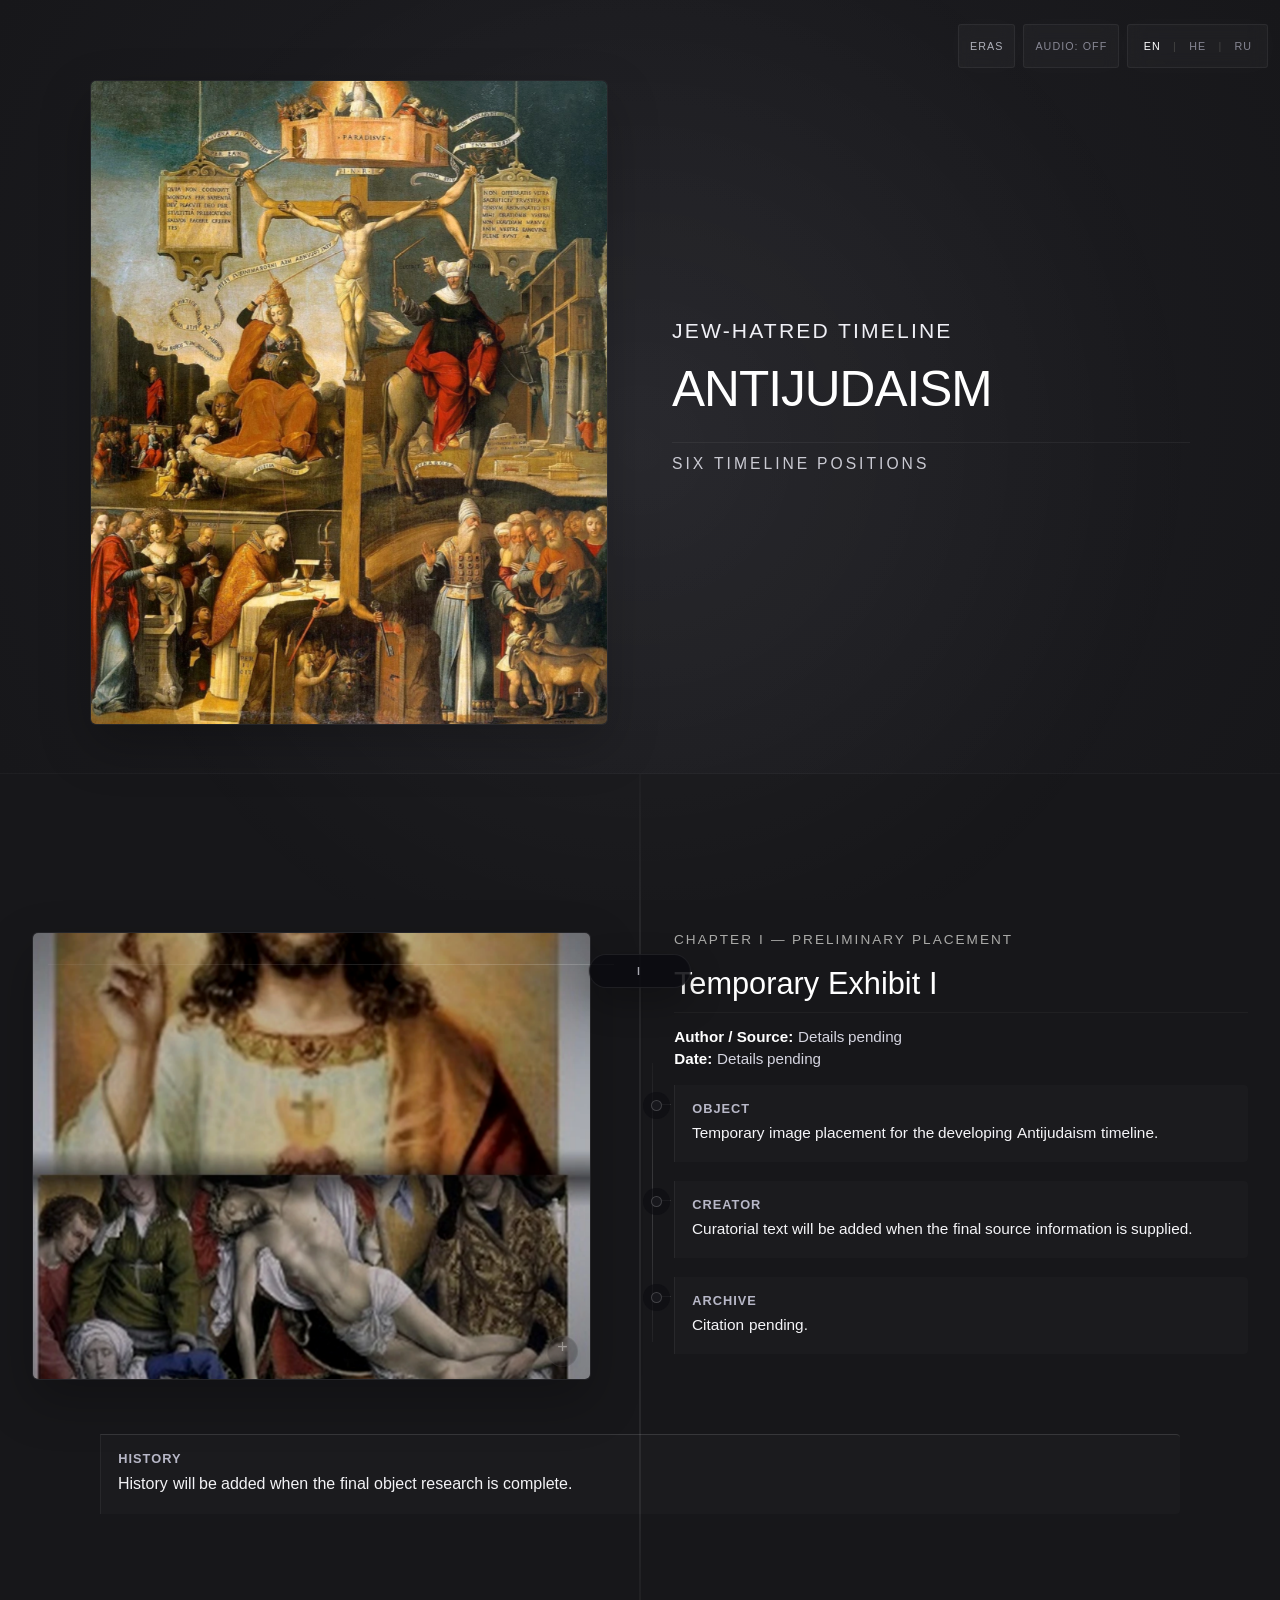
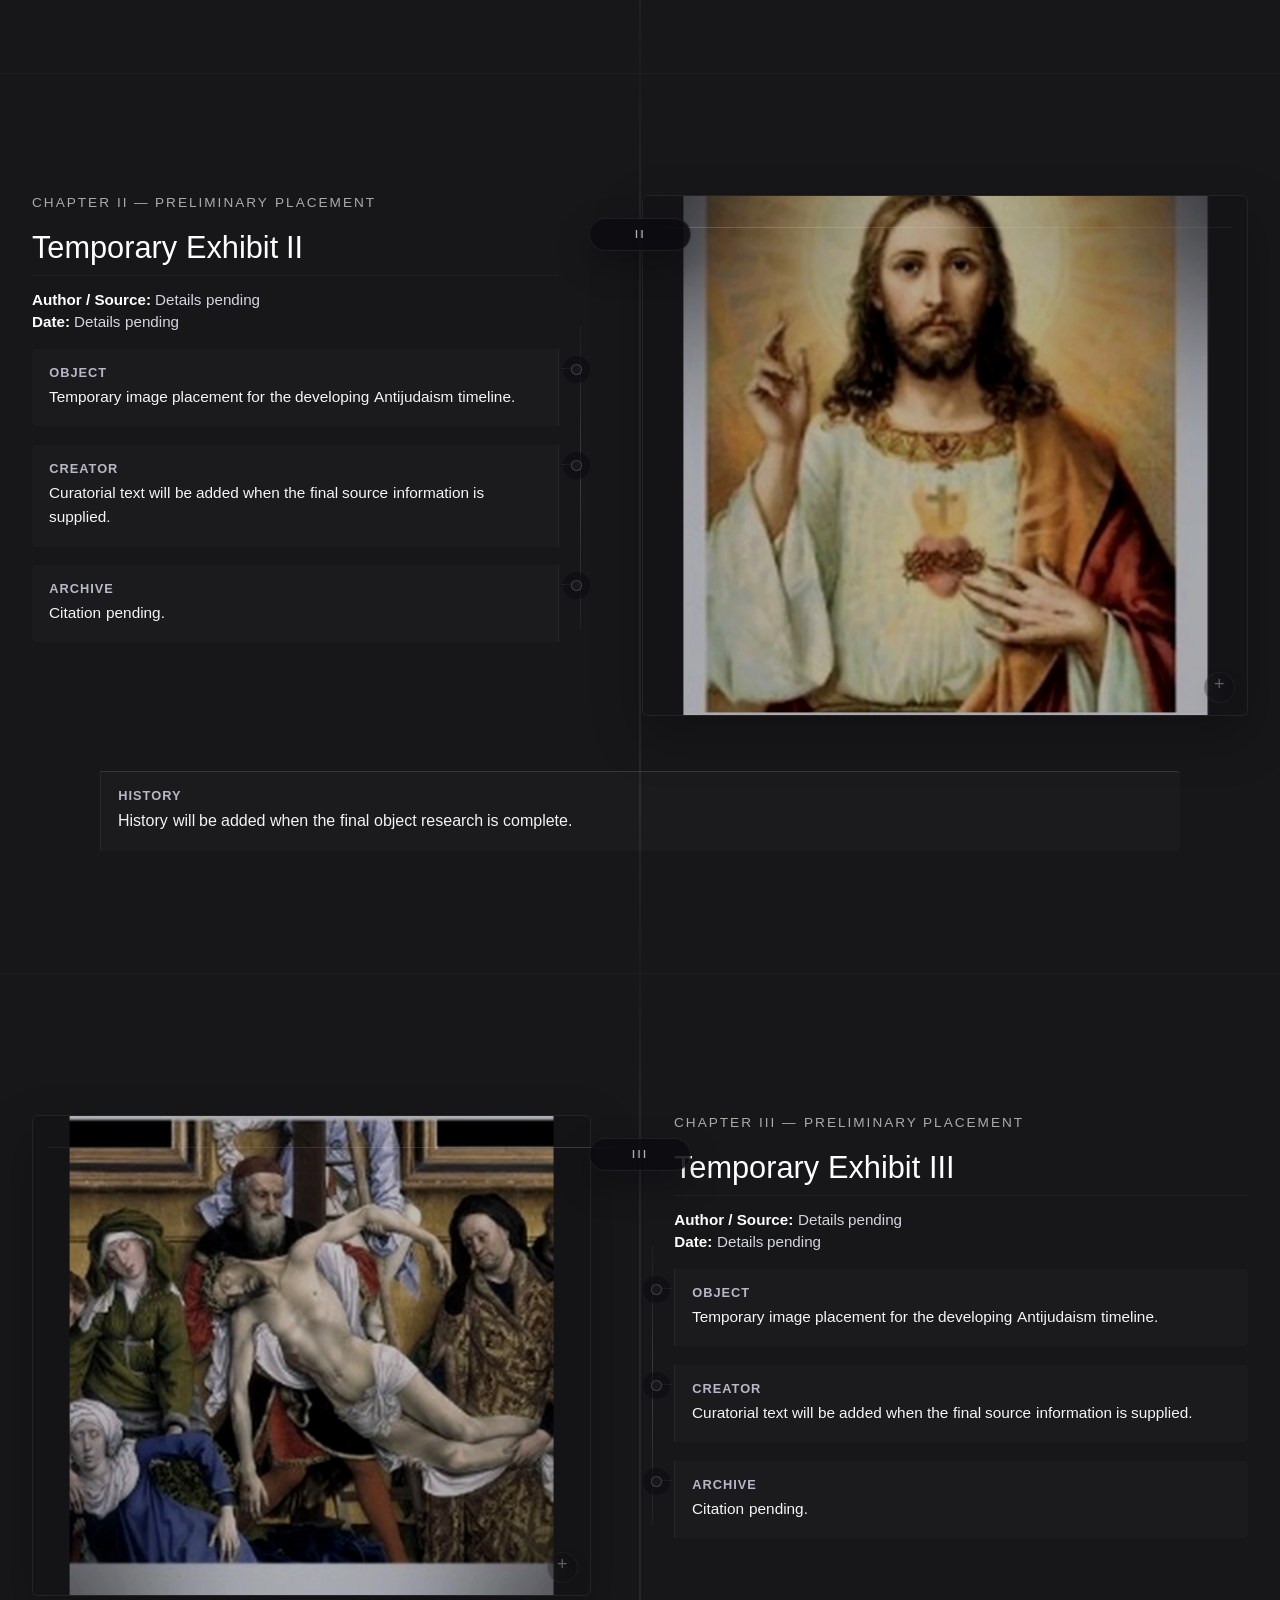
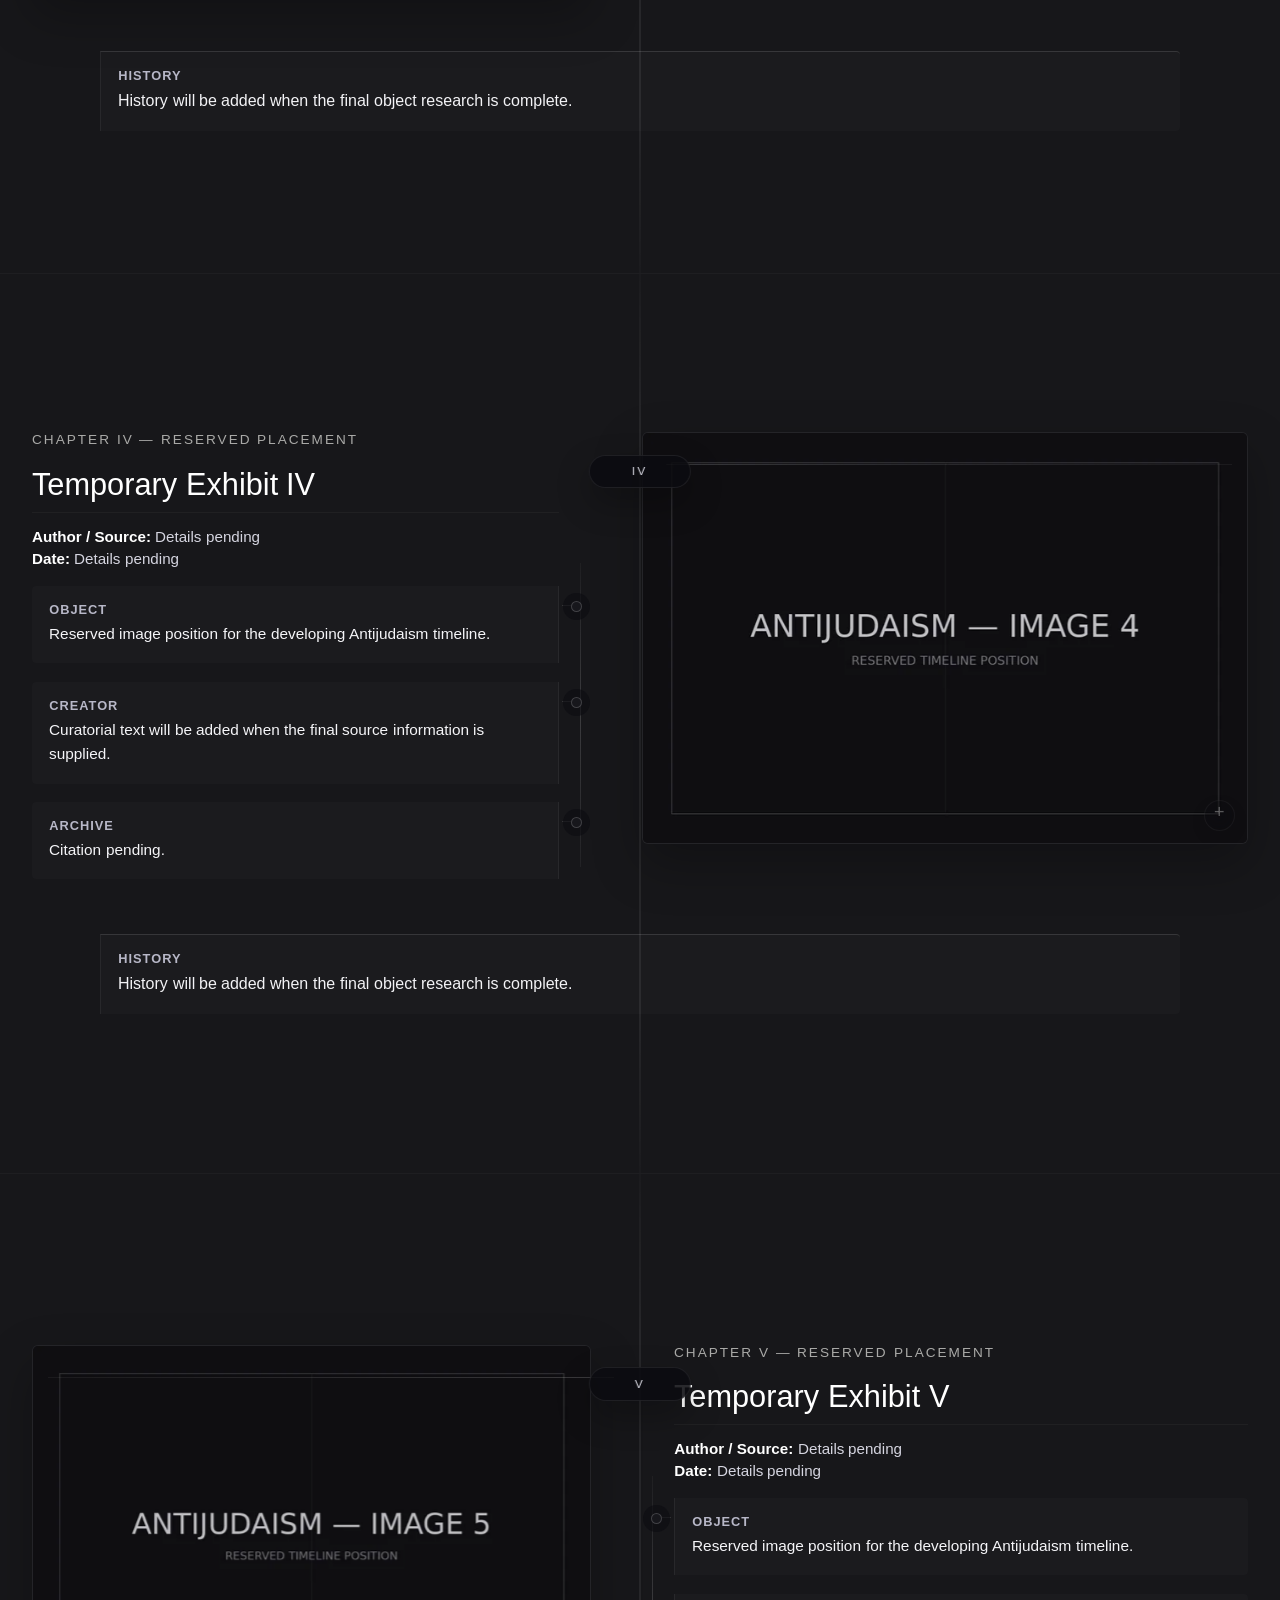
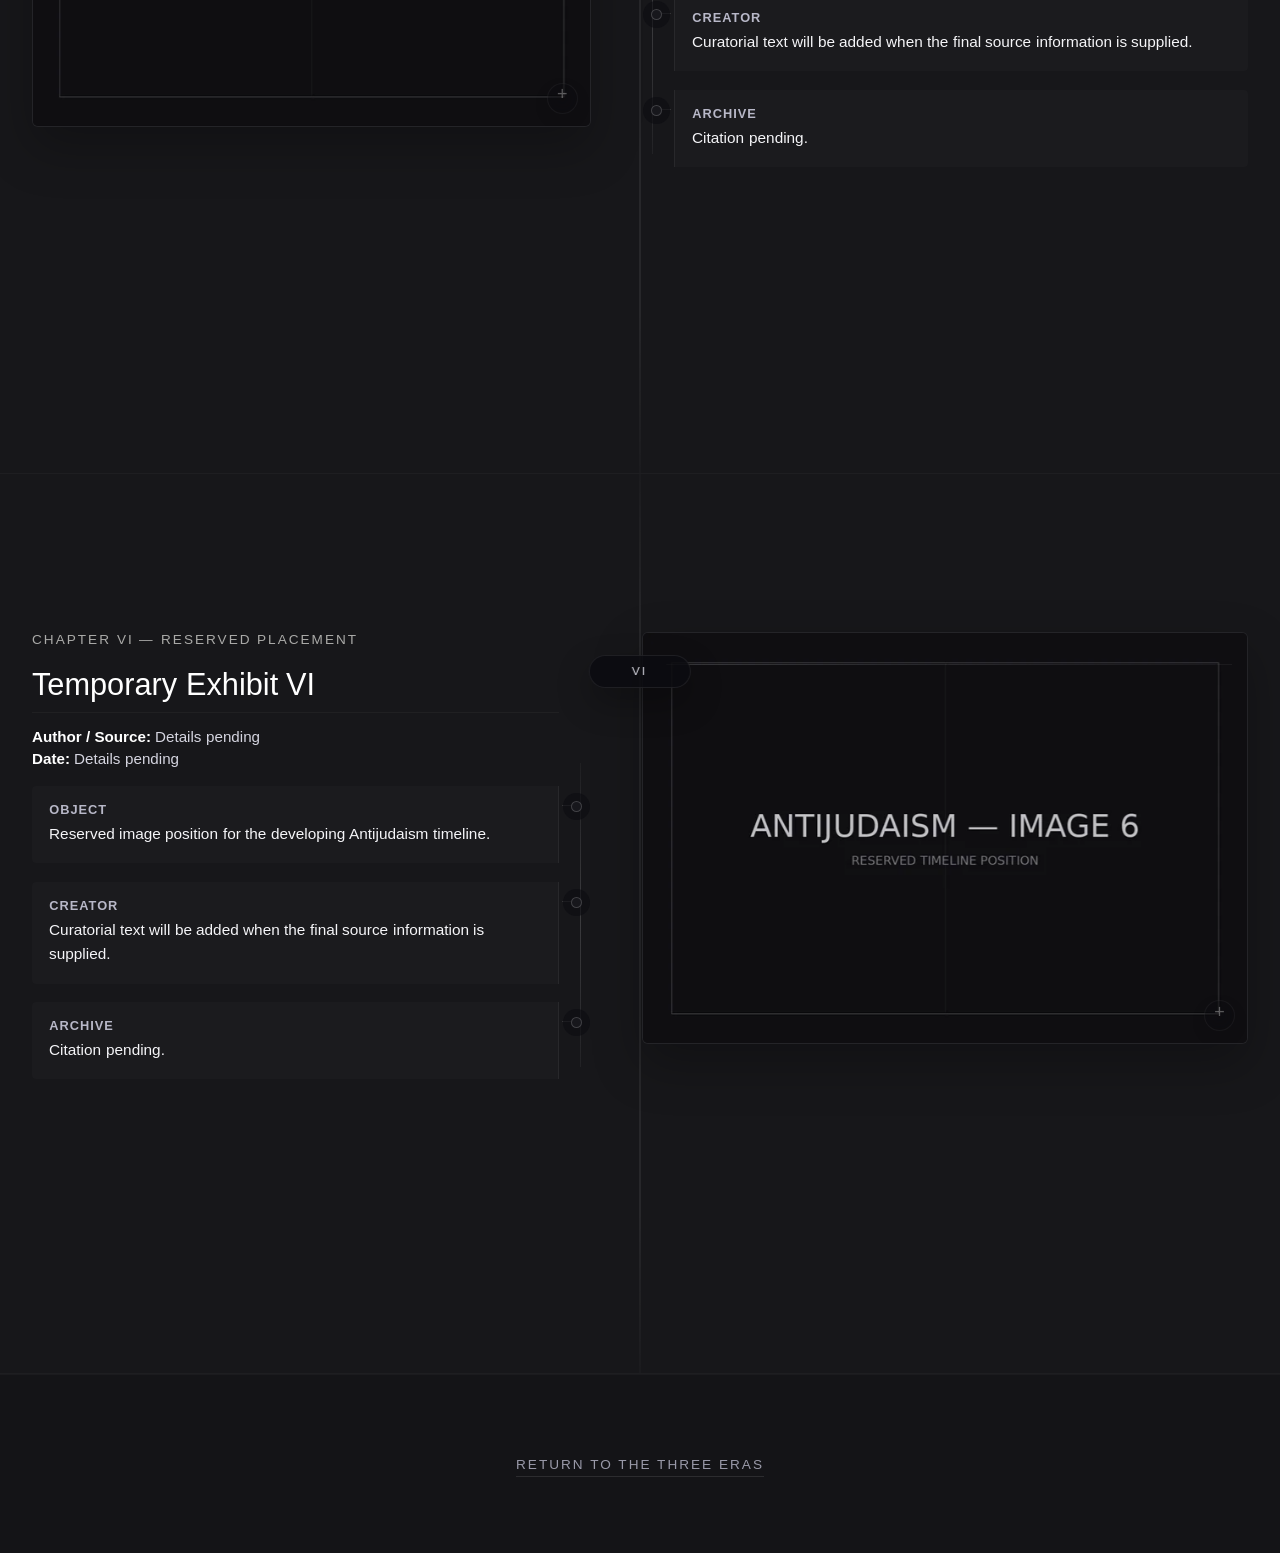
==== antijudaism.html @ 1710d897 "Add files via upload" ====
<!DOCTYPE html>

<html dir="ltr" lang="en">
<head>
<meta charset="utf-8"/>
<meta content="width=device-width, initial-scale=1.0, viewport-fit=cover" name="viewport"/>
<title>Antijudaism | Jew-Hatred Exhibition</title>
<!-- MINIMALIST GALLERY FAVICON -->
<link href="data:image/svg+xml;utf8,&lt;svg xmlns='http://www.w3.org/2000/svg' viewBox='0 0 100 100'&gt;&lt;rect width='100' height='100' fill='%2317171a'/&gt;&lt;rect x='30' y='30' width='40' height='40' fill='%23ffffff'/&gt;&lt;/svg&gt;" rel="icon"/>
<style>
        /* BASE CANVAS & BLENDED MATTE GALLERY THEME */
        * {
            box-sizing: border-box;
            margin: 0;
            padding: 0;
            -webkit-tap-highlight-color: transparent;
        }

        body {
            background-color: #17171a; /* Soft Gallery Matte Canvas */
            color: #f8f8fc;
            font-family: -apple-system, BlinkMacSystemFont, "Segoe UI", Roboto, Helvetica, Arial, sans-serif;
            overflow-x: hidden;
            cursor: default;
        }

        /* AMBIENT LIGHT SPOTLIGHT */
        #ambient-light {
            position: fixed;
            top: 0;
            left: 0;
            width: 100vw;
            height: 100vh;
            pointer-events: none;
            z-index: 1;
            background: radial-gradient(
                circle 750px at var(--cursor-x, 50%) var(--cursor-y, 50%),
                rgba(255, 255, 255, 0.05) 0%,
                rgba(23, 23, 26, 0) 75%
            );
        }

        /* MINIMALIST GALLERY CONTROLS WITH SUBTLE AMBIENT GLOW */
        .controls-nav {
            position: fixed;
            top: 1.5rem;
            right: 1.5rem;
            z-index: 100;
            display: flex;
            gap: 1rem;
            align-items: center;
        }

        .nav-box {
            display: flex;
            gap: 0.5rem;
            font-size: 0.8rem;
            letter-spacing: 2px;
            text-transform: uppercase;
            background: rgba(255, 255, 255, 0.03);
            padding: 8px 14px;
            border: 1px solid rgba(255, 255, 255, 0.06);
            border-radius: 3px;
            backdrop-filter: blur(8px);
            box-shadow: 0 0 25px rgba(255, 255, 255, 0.025), inset 0 0 10px rgba(255, 255, 255, 0.015);
            transition: box-shadow 0.8s ease, border-color 0.8s ease;
        }

        .nav-box:hover {
            border-color: rgba(255, 255, 255, 0.12);
            box-shadow: 0 0 35px rgba(255, 255, 255, 0.05), inset 0 0 15px rgba(255, 255, 255, 0.03);
        }

        .lang-btn, .audio-btn {
            background: none;
            border: none;
            color: #888895;
            cursor: pointer;
            padding: 4px 6px; /* Optimized touch target for mobile */
            touch-action: manipulation;
            transition: color 0.6s ease;
            font-family: inherit;
            font-size: inherit;
            letter-spacing: inherit;
            text-transform: uppercase;
        }

        .lang-btn.active, .lang-btn:hover, .audio-btn:hover {
            color: #ffffff;
        }

        /* HERO / HEADER SECTION */
        .hero-section {
            min-height: 85vh;
            display: flex;
            align-items: center;
            justify-content: center;
            padding: 5rem 2rem 3rem 2rem;
            border-bottom: 1px solid rgba(255, 255, 255, 0.03);
            position: relative;
            background: radial-gradient(circle at center, #1f1f24 0%, #17171a 100%);
        }

        .hero-container {
            max-width: 1100px;
            width: 100%;
            display: grid;
            grid-template-columns: 1fr 1fr;
            gap: 4rem;
            align-items: center;
        }

        .hero-header-text {
            display: flex;
            flex-direction: column;
            gap: 1rem;
            transform: translateY(-6px);
        }

        .hero-title {
            font-size: 3.1rem;
            font-weight: 300;
            letter-spacing: -1px;
            color: #ffffff;
            line-height: 1.1;
            text-transform: uppercase;
            min-height: 3.5rem;
        }

        .hero-subtitle {
            font-size: clamp(1.24rem, 1.65vw, 1.42rem);
            letter-spacing: 2.15px;
            text-transform: uppercase;
            color: #f0f0f6;
            font-weight: 450;
            min-height: 1.7rem;
            text-shadow: 0 0 18px rgba(255,255,255,0.035);
        }

        .hero-location {
            margin-top: 0.5rem;
            font-size: 0.98rem;
            letter-spacing: 3px;
            text-transform: uppercase;
            color: #c9c9d2;
            border-top: 1px solid rgba(255, 255, 255, 0.055);
            padding-top: 0.75rem;
            min-height: 2rem;
        }

        /* GALLERY LAYOUT */
        .exhibition-section {
            min-height: 100vh;
            display: flex;
            align-items: center;
            justify-content: center;
            padding: 4.5rem 2rem;
            border-bottom: 1px solid rgba(255, 255, 255, 0.03);
            position: relative;
            z-index: 2;
        }

        .exhibition-container {
            max-width: 1220px;
            width: 100%;
            display: grid;
            grid-template-columns: minmax(0, 0.96fr) minmax(0, 1.04fr);
            gap: clamp(2.2rem, 4vw, 4.4rem);
            align-items: start;
            position: relative;
        }

        .timeline-section::before {
            content: '';
            position: absolute;
            left: 50%;
            top: 0;
            bottom: 0;
            width: 1px;
            transform: translateX(-50%);
            background: linear-gradient(to bottom, rgba(255,255,255,0.04), rgba(255,255,255,0.14) 18%, rgba(255,255,255,0.14) 82%, rgba(255,255,255,0.04));
            pointer-events: none;
            z-index: 0;
        }

        .timeline-section .exhibition-container {
            z-index: 1;
        }

        .timeline-section .exhibition-container::after {
            content: '';
            position: absolute;
            top: 2rem;
            height: 1px;
            width: calc((100% - clamp(2.2rem, 4vw, 4.4rem)) / 2 - 1rem);
            background: linear-gradient(to right, rgba(255,255,255,0.05), rgba(255,255,255,0.18));
            pointer-events: none;
            z-index: 0;
        }

        .timeline-art-left .exhibition-container::after {
            left: 1rem;
        }

        .timeline-art-right .exhibition-container::after {
            right: 1rem;
            transform: scaleX(-1);
        }

        .timeline-art-right .art-box {
            grid-column: 2;
            grid-row: 1;
        }

        .timeline-art-right .info-panel {
            grid-column: 1;
            grid-row: 1;
            padding-left: 0;
            padding-right: 2rem;
        }

        .timeline-art-right .info-panel::before {
            left: auto;
            right: 0.62rem;
        }

        .timeline-art-right .info-panel > .info-block {
            border-left: none;
            border-right: 1px solid rgba(255, 255, 255, 0.06);
            border-radius: 4px 0 0 4px;
        }

        .timeline-art-right .info-panel > .info-block::before {
            left: auto;
            right: -1.18rem;
        }

        .timeline-art-right .info-panel > .info-block::after {
            left: auto;
            right: -1.52rem;
        }

        .timeline-art-right .info-panel > .info-block.pop-in:hover,
        .timeline-art-right .info-panel > .info-block.pop-in:active {
            border-right-color: rgba(255, 255, 255, 0.2);
        }

        .timeline-active .timeline-node {
            color: #ffffff;
            border-color: rgba(255,255,255,0.24);
            background: rgba(20,20,25,0.96);
            box-shadow: 0 12px 30px rgba(0,0,0,0.32), 0 0 18px rgba(255,255,255,0.06);
        }

        .timeline-marker {
            position: absolute;
            left: 50%;
            top: clamp(0.8rem, 2vw, 1.4rem);
            transform: translateX(-50%);
            z-index: 4;
            pointer-events: none;
        }

        .timeline-node {
            display: inline-flex;
            align-items: center;
            justify-content: center;
            min-width: 6.4rem;
            padding: 0.55rem 0.95rem;
            border-radius: 999px;
            background: rgba(12, 12, 17, 0.88);
            border: 1px solid rgba(255,255,255,0.08);
            box-shadow: 0 14px 34px rgba(0,0,0,0.28);
            color: #d9d9e2;
            font-size: 0.74rem;
            letter-spacing: 2.2px;
            text-transform: uppercase;
            white-space: nowrap;
            transition: color 0.7s ease, border-color 0.7s ease, background 0.7s ease, box-shadow 0.7s ease;
        }

        @media (max-width: 850px) {
            .hero-container,
            .exhibition-container {
                grid-template-columns: 1fr;
                gap: 2.2rem;
                padding-top: 2rem;
                padding-bottom: 2rem;
            }
            .timeline-section::before,
            .timeline-section .exhibition-container::after,
            .timeline-marker {
                display: none;
            }
            .timeline-art-right .art-box,
            .timeline-art-right .info-panel {
                grid-column: auto;
                grid-row: auto;
            }
            .info-panel,
            .timeline-art-right .info-panel {
                padding-left: 0;
                padding-right: 0;
            }
            .info-panel::before,
            .info-block::before,
            .info-block::after {
                display: none;
            }
            .timeline-art-right .info-panel > .info-block {
                border-right: none;
                border-left: 1px solid rgba(255, 255, 255, 0.06);
                border-radius: 0 4px 4px 0;
            }
            .history-panel {
                grid-column: 1;
                grid-row: auto;
                width: 100%;
                margin-top: 0.4rem;
            }
            .hero-title {
                font-size: 2.2rem;
                min-height: auto;
            }
            .controls-nav {
                top: 1rem;
                right: 1rem;
            }
        }

        /* ULTRA-BLENDED ART BOX WITH SLOW 1.40 ZOOM */
        .art-box {
            position: relative;
            cursor: pointer;
            touch-action: manipulation;
            overflow: hidden;
            background: #1d1d21;
            border: 1px solid rgba(255, 255, 255, 0.03);
            border-radius: 6px;
            box-shadow: 0 20px 50px rgba(0, 0, 0, 0.25);
            margin-top: 0;
            align-self: start;
            isolation: isolate;

            opacity: 0;
            transform: translateY(40px) scale(0.972);
            transition: opacity 1.25s cubic-bezier(0.16, 1, 0.3, 1),
                        transform 1.25s cubic-bezier(0.16, 1, 0.3, 1),
                        border-color 1.3s ease,
                        box-shadow 1.6s cubic-bezier(0.16, 1, 0.3, 1);
        }

        .art-box.pop-in {
            opacity: 1;
            transform: translateY(0) scale(1);
        }

        .art-box.art-reenter {
            animation: artworkReturn 900ms cubic-bezier(.16,1,.3,1) both;
        }

        @keyframes artworkReturn {
            0% { transform: translateY(18px) scale(.992); filter: brightness(.94); }
            100% { transform: translateY(0) scale(1); filter: brightness(1); }
        }

        .art-box.pop-in:hover {
            transform: translateY(-10px) scale(1.015);
            border-color: rgba(255, 255, 255, 0.08);
            box-shadow: 0 30px 60px rgba(0, 0, 0, 0.4);
        }

        .museum-frame {
            width: 100%;
            overflow: hidden;
            display: flex;
            justify-content: center;
            align-items: flex-start;
            background: #141417;
            min-height: 380px;
            max-height: min(78vh, 820px);
        }

        /* CURATORIAL SLOW DRIFT ZOOM */
        .museum-frame img {
            width: 100%;
            height: auto;
            display: block;
            object-fit: contain;
            transform: scale(1.01);
            transform-origin: center center;
            transition: transform 9.5s cubic-bezier(0.16, 1, 0.3, 1), filter 4.2s ease;
            filter: brightness(1) contrast(1.05);
            will-change: transform, filter;
        }

        .art-box.art-in-view .museum-frame img {
            transform: scale(1.08);
            filter: brightness(1.06) contrast(1.08);
        }

        .art-box:hover .museum-frame img {
            transform: scale(1.13);
            filter: brightness(1.12) contrast(1.1);
        }


        .placeholder-art-box {
            cursor: default;
        }

        .art-box.placeholder-art-box.pop-in:hover,
        .art-box.placeholder-art-box:hover {
            transform: translateY(0) scale(1);
            border-color: rgba(255, 255, 255, 0.03);
            box-shadow: 0 20px 50px rgba(0, 0, 0, 0.25);
        }

        .placeholder-art-box .museum-frame {
            min-height: 380px;
            background: #141417;
            box-shadow: inset 0 0 0 1px rgba(255,255,255,0.04);
        }

        .placeholder-art-box .museum-frame::after {
            content: '';
            display: block;
            width: 78%;
            height: 0;
            padding-bottom: 58%;
        }

        /* CLICK TO ENLARGE BADGE */
        .click-hint {
            position: absolute;
            bottom: 12px;
            right: 12px;
            background: rgba(20, 20, 24, 0.88);
            color: #ccc;
            font-size: 0.7rem;
            letter-spacing: 1px;
            padding: 6px 10px;
            text-transform: uppercase;
            border: 1px solid rgba(255, 255, 255, 0.08);
            pointer-events: none;
            opacity: 1;
            transform: translateY(0);
            transition: opacity 0.8s cubic-bezier(0.16, 1, 0.3, 1), transform 0.8s cubic-bezier(0.16, 1, 0.3, 1);
        }

        .art-box:hover .click-hint {
            opacity: 0;
            transform: translateY(8px);
        }

        /* CURATORIAL TEXT PANEL */
        .info-panel {
            display: flex;
            flex-direction: column;
            gap: 0.95rem;
            align-self: start;
            position: relative;
            padding-left: 2rem;
            transform: translateY(8px);
            opacity: 0;
            transition: opacity 1.6s cubic-bezier(0.16, 1, 0.3, 1),
                        transform 1.6s cubic-bezier(0.16, 1, 0.3, 1);
        }

        .info-panel::before {
            content: '';
            position: absolute;
            left: 0.62rem;
            top: 8.2rem;
            bottom: 0.8rem;
            width: 1px;
            background: linear-gradient(to bottom, rgba(255,255,255,0.04), rgba(255,255,255,0.16), rgba(255,255,255,0.05));
            pointer-events: none;
        }

        .info-panel.visible {
            opacity: 1;
            transform: translateY(0);
        }


        /* HISTORY IS THE INTERPRETIVE FIELD — full-width beneath artwork + catalogue labels. */
        .history-panel {
            grid-column: 1 / -1;
            grid-row: 2;
            width: min(92%, 1080px);
            justify-self: center;
            margin-top: clamp(1.45rem, 2.5vw, 2.3rem);
            padding: 1.15rem 0 0;
            background: transparent;
            border: 0;
            border-top: 1px solid rgba(255,255,255,0.12);
            border-radius: 0;
            box-shadow: none;
            cursor: default;
            position: relative;
            z-index: 2;
        }

        .history-panel::before,
        .history-panel::after {
            display: none !important;
        }

        .history-panel h4 {
            margin: 0 0 0.45rem;
            font-size: 0.78rem;
            letter-spacing: 1.8px;
            color: #d0d0da;
        }

        .history-panel .wave-p {
            max-width: 980px;
            margin: 0;
            font-size: clamp(1rem, 1.25vw, 1.08rem);
            line-height: 1.66;
            color: #f3f3f6;
        }

        .history-panel.archive-stagger-block.pop-in:hover,
        .history-panel.archive-stagger-block.pop-in:active {
            transform: translateY(0) scale(1);
            background: transparent;
            box-shadow: none;
        }

        @media (max-width: 850px) {
            .history-panel {
                grid-column: 1;
                grid-row: auto;
                width: 100%;
                margin-top: 0.4rem;
                padding-top: 1rem;
            }
        }

        .info-category {
            font-size: 0.85rem;
            text-transform: uppercase;
            letter-spacing: 2px;
            color: #aaaaa8;
            min-height: 1.2rem;
        }

        .info-title {
            font-size: clamp(1.65rem, 2.4vw, 2.05rem);
            font-weight: 400;
            color: #ffffff;
            line-height: 1.16;
            border-bottom: 1px solid rgba(255, 255, 255, 0.04);
            padding-bottom: 0.6rem;
            min-height: 2.5rem;
        }

        .info-meta {
            font-size: 0.95rem;
            color: #d5d5e0;
            display: flex;
            flex-direction: column;
            gap: 0.3rem;
        }

        .info-meta strong {
            color: #ffffff;
        }

        /* BLENDED INFO BLOCKS */
        .info-block {
            margin-top: 0.22rem;
            background: rgba(255, 255, 255, 0.02);
            padding: 1rem 1.08rem 1.06rem;
            border-left: 1px solid rgba(255, 255, 255, 0.06);
            border-radius: 0 4px 4px 0;
            cursor: pointer;
            touch-action: manipulation;
            position: relative;

            opacity: 0;
            transform: translateY(34px) scale(0.972);
            transition: opacity 1.05s cubic-bezier(0.16, 1, 0.3, 1),
                        transform 1.35s cubic-bezier(0.16, 1, 0.3, 1),
                        border-color 1.2s ease,
                        background 1.2s ease,
                        box-shadow 1.2s ease;
        }

        .info-block::before {
            content: '';
            position: absolute;
            left: -1.18rem;
            top: 1.2rem;
            width: 0.92rem;
            height: 1px;
            background: rgba(255,255,255,0.12);
            pointer-events: none;
        }

        .info-block::after {
            content: '';
            position: absolute;
            left: -1.52rem;
            top: 0.94rem;
            width: 0.58rem;
            height: 0.58rem;
            border-radius: 999px;
            border: 1px solid rgba(255,255,255,0.18);
            background: #17171c;
            box-shadow: 0 0 0 8px rgba(12,12,17,0.6);
            pointer-events: none;
        }

        .info-block.pop-in {
            opacity: 1;
            transform: translateY(0) scale(1);
        }

        .info-block.pop-in:hover, .info-block.pop-in:active {
            transform: translateY(-7px) scale(1.012);
            border-left-color: rgba(255, 255, 255, 0.2);
            background: rgba(255, 255, 255, 0.045);
            box-shadow: 0 18px 34px rgba(0,0,0,0.16);
        }

        .info-block h4 {
            font-size: 0.8rem;
            text-transform: uppercase;
            letter-spacing: 1px;
            color: #b8b8c8;
            margin-bottom: 0.3rem;
        }

        .wave-p {
            font-size: 0.96rem;
            line-height: 1.6;
            color: #f5f5f8;
            min-height: 2.5rem;
        }

        /* GALLERY FOOTER STATEMENT LINK */
        .exhibition-footer {
            padding: 5rem 2rem;
            text-align: center;
            border-top: 1px solid rgba(255, 255, 255, 0.03);
            background: #141417;
        }

        .statement-link {
            font-size: 0.85rem;
            letter-spacing: 2px;
            text-transform: uppercase;
            color: #9999a8;
            text-decoration: none;
            border-bottom: 1px solid rgba(255, 255, 255, 0.1);
            padding-bottom: 4px;
            transition: color 0.4s ease, border-color 0.4s ease;
        }

        .statement-link:hover {
            color: #ffffff;
            border-bottom-color: #ffffff;
        }

        /* LIGHTBOX MODAL */
        #lightbox {
            position: fixed;
            top: 0;
            left: 0;
            width: 100vw;
            height: 100vh;
            background: rgba(12, 12, 15, 0.96);
            z-index: 1000;
            display: flex;
            flex-direction: column;
            justify-content: center;
            align-items: center;
            opacity: 0;
            pointer-events: none;
            transition: opacity 0.8s cubic-bezier(0.16, 1, 0.3, 1);
            backdrop-filter: blur(12px);
        }

        #lightbox.active {
            opacity: 1;
            pointer-events: auto;
        }

        #lightbox-img {
            max-width: 90vw;
            max-height: 85vh;
            object-fit: contain;
            border: 1px solid rgba(255, 255, 255, 0.1);
            box-shadow: 0 25px 60px rgba(0, 0, 0, 0.9);
            transform: scale(0.88);
            transition: transform 0.8s cubic-bezier(0.16, 1, 0.3, 1);
        }

        #lightbox.active #lightbox-img {
            transform: scale(1);
        }

        #lightbox-close {
            position: absolute;
            top: 20px;
            right: 25px;
            color: #fff;
            font-size: 2.2rem;
            cursor: pointer;
            background: none;
            border: none;
            padding: 10px;
            touch-action: manipulation;
            transition: transform 0.5s ease;
            font-family: sans-serif;
        }

        #lightbox-close:hover {
            transform: scale(1.2);
        }

        #lightbox-caption {
            margin-top: 18px;
            color: #aaa;
            font-size: 0.85rem;
            letter-spacing: 2px;
            text-transform: uppercase;
        }

        /* RTL SUPPORT FOR HEBREW */
        [dir="rtl"] {
            text-align: right;
        }

        [dir="rtl"] .controls-nav {
            right: auto;
            left: 1.5rem;
        }

        [dir="rtl"] .info-panel {
            padding-left: 0;
            padding-right: 2rem;
        }

        [dir="rtl"] .info-panel::before {
            left: auto;
            right: 0.62rem;
        }

        [dir="rtl"] .info-panel > .info-block {
            border-left: none;
            border-right: 1px solid rgba(255, 255, 255, 0.06);
            border-radius: 4px 0 0 4px;
        }

        [dir="rtl"] .info-panel > .info-block::before {
            left: auto;
            right: -1.18rem;
        }

        [dir="rtl"] .info-panel > .info-block::after {
            left: auto;
            right: -1.52rem;
        }

        [dir="rtl"] .info-panel > .info-block.pop-in:hover, [dir="rtl"] .info-panel > .info-block.pop-in:active {
            border-right-color: rgba(255, 255, 255, 0.2);
        }


        [dir="rtl"] .timeline-art-right .info-panel {
            padding-right: 0;
            padding-left: 2rem;
        }
        [dir="rtl"] .timeline-art-right .info-panel::before {
            right: auto;
            left: 0.62rem;
        }
        [dir="rtl"] .timeline-art-right .info-panel > .info-block {
            border-right: none;
            border-left: 1px solid rgba(255, 255, 255, 0.06);
            border-radius: 0 4px 4px 0;
        }
        [dir="rtl"] .timeline-art-right .info-panel > .info-block::before {
            right: auto;
            left: -1.18rem;
        }
        [dir="rtl"] .timeline-art-right .info-panel > .info-block::after {
            right: auto;
            left: -1.52rem;
        }

        @media (max-width: 850px) {
            [dir="rtl"] .info-panel,
            [dir="rtl"] .timeline-art-right .info-panel {
                padding-left: 0;
                padding-right: 0;
            }
            [dir="rtl"] .timeline-art-right .info-panel > .info-block {
                border-left: none;
                border-right: 1px solid rgba(255, 255, 255, 0.06);
                border-radius: 4px 0 0 4px;
            }
        }

        [dir="rtl"] .click-hint {
            right: auto;
            left: 12px;
        }

        [dir="rtl"] #lightbox-close {
            right: auto;
            left: max(0.5rem, env(safe-area-inset-left));
        }
    

        /* PHONE USABILITY AND ACCESSIBILITY */
        .controls-nav {
            left: auto;
            right: max(0.75rem, env(safe-area-inset-right));
            max-width: calc(100vw - max(1.5rem, env(safe-area-inset-left) + env(safe-area-inset-right)));
            justify-content: flex-end;
            flex-wrap: wrap;
            gap: 0.5rem;
        }

        [dir="rtl"] .controls-nav {
            left: max(0.75rem, env(safe-area-inset-left));
            right: auto;
            justify-content: flex-start;
        }

        .nav-box {
            min-height: 46px;
            padding: 0 6px;
            align-items: center;
        }

        .lang-btn, .audio-btn, .home-btn {
            min-width: 44px;
            min-height: 44px;
            display: inline-flex;
            align-items: center;
            justify-content: center;
            padding: 0 8px;
            border-radius: 2px;
        }

        .home-btn {
            color: #aeb0ba;
            text-decoration: none;
            white-space: nowrap;
        }

        .lang-btn:focus-visible, .audio-btn:focus-visible, .home-btn:focus-visible,
        .art-box:focus-visible, #lightbox-close:focus-visible {
            outline: 2px solid rgba(255,255,255,0.9);
            outline-offset: 3px;
        }

        .audio-btn.is-playing { color: #fff; }

        button.art-box {
            width: 100%;
            padding: 0;
            color: inherit;
            font: inherit;
            text-align: inherit;
            appearance: none;
            -webkit-appearance: none;
        }

        button.art-box.pop-in:hover, button.art-box.pop-in:focus-visible {
            transform: translateY(-10px) scale(1.015);
            border-color: rgba(255, 255, 255, 0.08);
            box-shadow: 0 30px 60px rgba(0, 0, 0, 0.4);
        }
@keyframes text-caret { 50% { opacity: 0; } }

        body.lightbox-open {
            position: fixed;
            left: 0;
            right: 0;
            width: 100%;
            overflow: hidden;
        }

        #lightbox {
            inset: 0;
            width: 100%;
            height: 100vh;
            height: 100dvh;
            padding:
                max(4rem, env(safe-area-inset-top))
                max(1rem, env(safe-area-inset-right))
                max(1rem, env(safe-area-inset-bottom))
                max(1rem, env(safe-area-inset-left));
        }

        #lightbox-img {
            max-width: 100%;
            max-height: calc(100dvh - 8rem - env(safe-area-inset-top) - env(safe-area-inset-bottom));
        }

        #lightbox-close {
            top: max(0.5rem, env(safe-area-inset-top));
            right: max(0.5rem, env(safe-area-inset-right));
            width: 48px;
            height: 48px;
            display: grid;
            place-items: center;
            padding: 0;
            border: 1px solid rgba(255,255,255,0.13);
            border-radius: 50%;
            background: rgba(18,18,22,0.74);
            line-height: 1;
        }

        @media (max-width: 600px) {
            .controls-nav {
                top: max(0.55rem, env(safe-area-inset-top));
                left: max(0.75rem, env(safe-area-inset-left));
                right: max(0.75rem, env(safe-area-inset-right));
                justify-content: flex-end;
                gap: 0.35rem;
            }
            [dir="rtl"] .controls-nav {
                left: max(0.75rem, env(safe-area-inset-left));
                right: max(0.75rem, env(safe-area-inset-right));
                justify-content: flex-start;
            }
            .nav-box {
                font-size: 0.66rem;
                letter-spacing: 1px;
            }
            .hero-section { padding-top: 9rem; }
            .hero-container, .exhibition-container { padding-top: 0; }
            .exhibition-section { min-height: auto; padding: 4rem 0.75rem; }
            .museum-frame { min-height: 0; }
            .art-box { margin-top: 0; }
            #lightbox-caption { max-width: 90%; line-height: 1.45; }
        }

        @media (max-width: 340px) {
            .controls-nav { justify-content: center; }
            .hero-section { padding-top: 12rem; }
        }

        /* WORD-WAVE TEXT REVEAL — gallery pages only */
        .wave-text {
            --wave-step: 38ms;
        }
        .wave-word {
            display: inline-block;
            opacity: 0;
            transform: translateY(.9em) rotateX(-34deg);
            transform-origin: 50% 100%;
            filter: blur(6px);
            animation: wordWaveReveal 880ms cubic-bezier(.16,1,.3,1) forwards;
            animation-delay: calc(var(--wave-index) * var(--wave-step));
            will-change: opacity, transform, filter;
        }
        .wave-text.wave-fast { --wave-step: 52ms; }
        .wave-p { min-height: 1.2em; }
        @keyframes wordWaveReveal {
            0% { opacity: 0; transform: translateY(.9em) rotateX(-34deg); filter: blur(6px); }
            58% { opacity: 1; transform: translateY(-.08em) rotateX(4deg); filter: blur(.45px); }
            100% { opacity: 1; transform: none; filter: none; }
        }

        .hero-section .wave-text { --wave-step: 52ms; }
        .hero-section .wave-word {
            transform: translateY(1.16em) rotateX(-38deg);
            filter: blur(8px);
            animation-name: heroWordSettle;
            animation-duration: 1.02s;
        }
        @keyframes heroWordSettle {
            0% { opacity: 0; transform: translateY(1.16em) rotateX(-38deg); filter: blur(8px); }
            58% { opacity: 1; transform: translateY(-.1em) rotateX(5deg); filter: blur(.55px); }
            100% { opacity: 1; transform: none; filter: none; }
        }
        @media (prefers-reduced-motion: reduce) {
            .wave-word { opacity: 1; transform: none; filter: none; animation: none; }
            .art-box.art-reenter { animation: none; }
        }

</style><style id="compact-controls-2026-08-15">
/* Smaller, quieter language/audio controls. */
.controls-nav{gap:.5rem!important}
.nav-box{font-size:.67rem!important;letter-spacing:1.05px!important;padding:4px 7px!important;gap:.24rem!important;min-height:0!important}
.lang-btn,.audio-btn,.home-btn{min-width:34px!important;min-height:34px!important;padding:0 4px!important}
@media(max-width:720px){
  .controls-nav{gap:.3rem!important}
  .nav-box{font-size:.61rem!important;letter-spacing:.7px!important;padding:3px 5px!important;gap:.1rem!important}
  .lang-btn,.audio-btn,.home-btn{min-width:36px!important;min-height:36px!important;padding:0 3px!important}
}
</style>
<style id="award-gallery-polish">
/* Exhibition polish: responsive archival imagery, source-aware zoom, quieter chrome. */
.responsive-art-picture{display:block;width:100%;height:auto}
.museum-frame>.responsive-art-picture{display:flex;width:100%;align-items:flex-start;justify-content:center}

.museum-frame img.gallery-image{
  --active-zoom:1.075;
  --hover-zoom:1.105;
  opacity:.08;
  filter:blur(7px) brightness(.88) contrast(1.01);
  transition:opacity .9s cubic-bezier(.16,1,.3,1),filter 1.25s ease,transform 9.5s cubic-bezier(.16,1,.3,1)!important;
  animation:archivalImageFailsafe .65s 3s forwards;
  backface-visibility:hidden;
}
.museum-frame img.gallery-image.is-loaded{
  opacity:1;
  filter:brightness(1) contrast(1.05);
}
.museum-frame img.gallery-image.quality-source-limited{
  --active-zoom:1.018;
  --hover-zoom:1.035;
  width:100%;
  max-width:min(86%,var(--native-display-max,680px));
  max-height:72vh;
  margin:auto;
}
.museum-frame img.gallery-image.quality-standard{
  --active-zoom:1.052;
  --hover-zoom:1.082;
}
.museum-frame img.gallery-image.quality-hires{
  --active-zoom:1.075;
  --hover-zoom:1.105;
}
.art-box.art-in-view .museum-frame img.gallery-image.is-loaded{
  transform:scale(var(--active-zoom));
  filter:brightness(1.045) contrast(1.07);
}
.art-box:hover .museum-frame img.gallery-image.is-loaded,
.art-box:focus-visible .museum-frame img.gallery-image.is-loaded{
  transform:scale(var(--hover-zoom));
  filter:brightness(1.085) contrast(1.085);
}
@keyframes archivalImageFailsafe{to{opacity:1;filter:brightness(1) contrast(1.05)}}

/* The enlargement affordance is a quiet museum-viewer mark, not a web badge. */
.click-hint{
  width:31px!important;
  height:31px!important;
  padding:0!important;
  display:grid!important;
  place-items:center;
  border-radius:50%!important;
  font-size:0!important;
  letter-spacing:0!important;
  color:transparent!important;
  background:rgba(14,14,18,.62)!important;
  border:1px solid rgba(255,255,255,.12)!important;
  opacity:.36!important;
  transform:none!important;
  backdrop-filter:blur(10px);
  box-shadow:0 6px 18px rgba(0,0,0,.18);
  transition:opacity .45s ease,transform .55s cubic-bezier(.16,1,.3,1),border-color .45s ease!important;
}
.click-hint::before{
  content:'+';
  color:rgba(255,255,255,.86);
  font:300 18px/1 -apple-system,BlinkMacSystemFont,"Segoe UI",sans-serif;
  transform:translateY(-1px);
}
.art-box:hover .click-hint,.art-box:focus-visible .click-hint{
  opacity:.82!important;
  transform:scale(1.08)!important;
  border-color:rgba(255,255,255,.24)!important;
}

/* Fixed controls recede while viewing the work; hover/focus restores them immediately. */
.controls-nav{
  transform-origin:top right;
  transition:opacity .42s ease,transform .55s cubic-bezier(.16,1,.3,1),filter .42s ease!important;
}
[dir="rtl"] .controls-nav{transform-origin:top left}
.controls-nav.chrome-quiet{
  opacity:.43;
  transform:translateY(-2px) scale(.91);
  filter:saturate(.82);
}
.controls-nav.chrome-moving{
  opacity:.17;
  transform:translateY(-5px) scale(.86);
}
.controls-nav.chrome-quiet .nav-box,
.controls-nav.chrome-moving .nav-box{
  background:rgba(18,18,22,.32);
  border-color:rgba(255,255,255,.045);
  box-shadow:none;
}
.controls-nav:hover,.controls-nav:focus-within{
  opacity:1!important;
  transform:none!important;
  filter:none!important;
}
@media(max-width:850px){
  .controls-nav.chrome-quiet{opacity:.62;transform:scale(.94)}
  .controls-nav.chrome-moving{opacity:.34;transform:scale(.91)}
  .museum-frame img.gallery-image.quality-source-limited{max-width:min(92%,var(--native-display-max,680px))}
}
@media(prefers-reduced-motion:reduce){
  .museum-frame img.gallery-image{opacity:1!important;filter:brightness(1) contrast(1.05)!important;animation:none!important;transition:none!important}
  .controls-nav{transition:none!important}
}
</style>
</head>
<body>
<!-- LAZY GLIDING AMBIENT LIGHT OVERLAY -->
<div id="ambient-light"></div>
<!-- BACKGROUND AUDIO ELEMENT -->
<audio id="bg-audio" loop="" preload="none" src="The Seasons, Op. 37a - VI. June_ Barcarolle.mp3"></audio>
<!-- MINIMALIST CONTROLS NAVBAR -->
<nav class="controls-nav"><div class="nav-box"><a aria-label="Return to the three eras" class="home-btn" data-en="ERAS" data-he="תקופות" data-ru="ЭПОХИ" href="index.html">ERAS</a></div>
<div class="nav-box">
<button aria-pressed="false" class="audio-btn" data-en="AUDIO: OFF" data-he="שמע: כבוי" data-ru="ЗВУК: ВЫКЛ" id="audio-btn" type="button">AUDIO: OFF</button>
</div>
<div class="nav-box">
<button class="lang-btn active" id="btn-en" type="button">EN</button>
<span style="color:#444;">|</span>
<button class="lang-btn" id="btn-he" type="button">HE</button>
<span style="color:#444;">|</span>
<button class="lang-btn" id="btn-ru" type="button">RU</button>
</div>
</nav>
<!-- FULLSCREEN LIGHTBOX MODAL -->
<div aria-hidden="true" aria-label="Enlarged artwork" aria-modal="true" id="lightbox" role="dialog">
<button aria-label="Close enlarged artwork" id="lightbox-close" type="button">×</button>
<img alt="Enlarged Artwork" id="lightbox-img" src=""/>
<div data-en="Click anywhere to close" data-he="לחץ באיזשהו מקום לסגירה" data-ru="Нажмите в любом месте, чтобы закрыть" id="lightbox-caption">Click anywhere to close</div>
</div>
<main id="gallery">
<!-- HEADER / HERO SECTION -->
<header class="hero-section">
<div class="hero-container">
<button aria-label="Enlarge Antijudaism gallery introduction" class="art-box interactive-target exhibit-image-button" type="button">
<span class="museum-frame"><picture class="responsive-art-picture"><source sizes="(max-width: 850px) 94vw, 46vw" srcset="home-antijudaism-720.webp 720w, home-antijudaism-1280.webp 1280w" type="image/webp"/><img alt="Antijudaism gallery introduction" class="gallery-image quality-hires" data-native-height="1594" data-native-width="1280" decoding="async" fetchpriority="high" height="1594" loading="eager" sizes="(max-width: 850px) 94vw, 46vw" src="home-antijudaism.jpg" width="1280"/></picture></span>
<span class="click-hint" data-en="Click to enlarge" data-he="לחץ להגדלה" data-ru="Увеличить">Click to enlarge</span>
</button>
<div class="hero-header-text">
<div class="hero-subtitle wave-text" data-en="Jew-Hatred Timeline" data-he="ציר הזמן של שנאת יהודים" data-ru="Хронология ненависти к евреям">Jew-Hatred Timeline</div>
<h1 class="hero-title wave-text" data-en="Antijudaism" data-he="אנטי-יהדות" data-ru="Антииудаизм">Antijudaism</h1>
<div class="hero-location wave-text" data-en="Six Timeline Positions" data-he="שישה מיקומים בציר הזמן" data-ru="Шесть позиций хронологии">Six Timeline Positions</div>
</div>
</div>
</header>
<!-- CHAPTER I: SOVIET ERA -->
<section class="exhibition-section">
<div class="exhibition-container">
<button aria-label="Enlarge Antijudaism preliminary exhibit 1" class="art-box interactive-target exhibit-image-button" type="button">
<span class="museum-frame">
<picture class="responsive-art-picture"><source sizes="(max-width: 850px) 94vw, 46vw" srcset="antijudaism-1-560.webp 560w, antijudaism-1-900.webp 900w" type="image/webp"/><img alt="Antijudaism preliminary exhibit 1" class="gallery-image quality-standard" data-native-height="720" data-native-width="900" decoding="async" fetchpriority="low" height="720" loading="lazy" sizes="(max-width: 850px) 94vw, 46vw" src="antijudaism-1.jpg" width="900"/></picture>
</span>
<span class="click-hint" data-en="Click to enlarge" data-he="לחץ להגדלה" data-ru="Увеличить">Click to enlarge</span>
</button>
<div class="info-panel">
<div class="info-category wave-text" data-en="Chapter I — Preliminary Placement" data-he="פרק א — מיקום ראשוני" data-ru="Глава I — Предварительное размещение">Chapter I — Preliminary Placement</div>
<h3 class="info-title wave-text" data-en="Temporary Exhibit I" data-he="מוצג זמני — פרטים בהמשך" data-ru="Предварительный экспонат — сведения ожидаются">Temporary Exhibit I</h3>
<div class="info-meta">
<div><strong data-en="Author / Source:" data-he="יוצר / מקור:" data-ru="Автор / источник:">Author / Source:</strong> <span class="wave-text" data-en="Details pending" data-he="פרטים בהמשך" data-ru="Сведения ожидаются">Details pending</span></div>
<div><strong data-en="Date:" data-he="תאריך:" data-ru="Дата:">Date:</strong> <span class="wave-text" data-en="Details pending" data-he="פרטים בהמשך" data-ru="Сведения ожидаются">Details pending</span></div>
</div>
<div class="info-block">
<h4 data-en="Creator Bio &amp; Context" data-he="ביוגרפיה והקשר" data-ru="Биография и контекст">Creator Bio &amp; Context</h4>
<p class="wave-p wave-text" data-en="Curatorial text will be added when the final source information is supplied." data-he="טקסט אוצרותי יתווסף לאחר קבלת פרטי המקור הסופיים." data-ru="Кураторский текст будет добавлен после получения окончательных данных об источнике."></p>
</div>
<div class="info-block">
<h4 data-en="What the Image is About" data-he="על מה התמונה" data-ru="О чём это изображение">What the Image is About</h4>
<p class="wave-p wave-text" data-en="Temporary image placement for the developing Antijudaism timeline." data-he="מיקום תמונה זמני עבור ציר הזמן המתפתח." data-ru="Временное размещение изображения для развивающейся хронологии."></p>
</div>
<div class="info-block">
<h4 data-en="Archival Source" data-he="מקור ארכיוני" data-ru="Архивный источник">Archival Source</h4>
<p class="wave-p wave-text" data-en="Citation pending." data-he="הציטוט המקורי יתווסף בהמשך." data-ru="Ссылка на источник ожидается."></p>
</div>
</div>
</div>
</section>
<!-- CHAPTER II: ARAB REGIONAL DISCOURSE -->
<section class="exhibition-section">
<div class="exhibition-container">
<button aria-label="Enlarge Antijudaism preliminary exhibit 2" class="art-box interactive-target exhibit-image-button" type="button">
<span class="museum-frame">
<picture class="responsive-art-picture"><source sizes="(max-width: 850px) 94vw, 46vw" srcset="antijudaism-2-600.webp 600w" type="image/webp"/><img alt="Antijudaism preliminary exhibit 2" class="gallery-image quality-source-limited" data-native-height="600" data-native-width="600" decoding="async" fetchpriority="low" height="600" loading="lazy" sizes="(max-width: 850px) 94vw, 46vw" src="antijudaism-2.jpg" width="600"/></picture>
</span>
<span class="click-hint" data-en="Click to enlarge" data-he="לחץ להגדלה" data-ru="Увеличить">Click to enlarge</span>
</button>
<div class="info-panel">
<div class="info-category wave-text" data-en="Chapter II — Preliminary Placement" data-he="פרק ב — מיקום ראשוני" data-ru="Глава II — Предварительное размещение">Chapter II — Preliminary Placement</div>
<h3 class="info-title wave-text" data-en="Temporary Exhibit II" data-he="מוצג זמני — פרטים בהמשך" data-ru="Предварительный экспонат — сведения ожидаются">Temporary Exhibit II</h3>
<div class="info-meta">
<div><strong data-en="Author / Source:" data-he="יוצר / מקור:" data-ru="Автор / источник:">Author / Source:</strong> <span class="wave-text" data-en="Details pending" data-he="פרטים בהמשך" data-ru="Сведения ожидаются">Details pending</span></div>
<div><strong data-en="Date:" data-he="תאריך:" data-ru="Дата:">Date:</strong> <span class="wave-text" data-en="Details pending" data-he="פרטים בהמשך" data-ru="Сведения ожидаются">Details pending</span></div>
</div>
<div class="info-block">
<h4 data-en="Creator Bio &amp; Context" data-he="ביוגרפיה והקשר" data-ru="Биография и контекст">Creator Bio &amp; Context</h4>
<p class="wave-p wave-text" data-en="Curatorial text will be added when the final source information is supplied." data-he="טקסט אוצרותי יתווסף לאחר קבלת פרטי המקור הסופיים." data-ru="Кураторский текст будет добавлен после получения окончательных данных об источнике."></p>
</div>
<div class="info-block">
<h4 data-en="What the Image is About" data-he="על מה התמונה" data-ru="О чём это изображение">What the Image is About</h4>
<p class="wave-p wave-text" data-en="Temporary image placement for the developing Antijudaism timeline." data-he="מיקום תמונה זמני עבור ציר הזמן המתפתח." data-ru="Временное размещение изображения для развивающейся хронологии."></p>
</div>
<div class="info-block">
<h4 data-en="Archival Source" data-he="מקור ארכיוני" data-ru="Архивный источник">Archival Source</h4>
<p class="wave-p wave-text" data-en="Citation pending." data-he="הציטוט המקורי יתווסף בהמשך." data-ru="Ссылка на источник ожидается."></p>
</div>
</div>
</div>
</section>
<!-- CHAPTER III: WESTERN MANIFESTATIONS -->
<section class="exhibition-section">
<div class="exhibition-container">
<button aria-label="Enlarge Antijudaism preliminary exhibit 3" class="art-box interactive-target exhibit-image-button" type="button">
<span class="museum-frame">
<picture class="responsive-art-picture"><source sizes="(max-width: 850px) 94vw, 46vw" srcset="antijudaism-3-600.webp 600w" type="image/webp"/><img alt="Antijudaism preliminary exhibit 3" class="gallery-image quality-source-limited" data-native-height="600" data-native-width="600" decoding="async" fetchpriority="low" height="600" loading="lazy" sizes="(max-width: 850px) 94vw, 46vw" src="antijudaism-3.jpg" width="600"/></picture>
</span>
<span class="click-hint" data-en="Click to enlarge" data-he="לחץ להגדלה" data-ru="Увеличить">Click to enlarge</span>
</button>
<div class="info-panel">
<div class="info-category wave-text" data-en="Chapter III — Preliminary Placement" data-he="פרק ג — מיקום ראשוני" data-ru="Глава III — Предварительное размещение">Chapter III — Preliminary Placement</div>
<h3 class="info-title wave-text" data-en="Temporary Exhibit III" data-he="מוצג זמני — פרטים בהמשך" data-ru="Предварительный экспонат — сведения ожидаются">Temporary Exhibit III</h3>
<div class="info-meta">
<div><strong data-en="Author / Source:" data-he="יוצר / מקור:" data-ru="Автор / источник:">Author / Source:</strong> <span class="wave-text" data-en="Details pending" data-he="פרטים בהמשך" data-ru="Сведения ожидаются">Details pending</span></div>
<div><strong data-en="Date:" data-he="תאריך:" data-ru="Дата:">Date:</strong> <span class="wave-text" data-en="Details pending" data-he="פרטים בהמשך" data-ru="Сведения ожидаются">Details pending</span></div>
</div>
<div class="info-block">
<h4 data-en="Creator Bio &amp; Context" data-he="ביוגרפיה והקשר" data-ru="Биография и контекст">Creator Bio &amp; Context</h4>
<p class="wave-p wave-text" data-en="Curatorial text will be added when the final source information is supplied." data-he="טקסט אוצרותי יתווסף לאחר קבלת פרטי המקור הסופיים." data-ru="Кураторский текст будет добавлен после получения окончательных данных об источнике."></p>
</div>
<div class="info-block">
<h4 data-en="What the Image is About" data-he="על מה התמונה" data-ru="О чём это изображение">What the Image is About</h4>
<p class="wave-p wave-text" data-en="Temporary image placement for the developing Antijudaism timeline." data-he="מיקום תמונה זמני עבור ציר הזמן המתפתח." data-ru="Временное размещение изображения для развивающейся хронологии."></p>
</div>
<div class="info-block">
<h4 data-en="Archival Source" data-he="מקור ארכיוני" data-ru="Архивный источник">Archival Source</h4>
<p class="wave-p wave-text" data-en="Citation pending." data-he="הציטוט המקורי יתווסף בהמשך." data-ru="Ссылка на источник ожидается."></p>
</div>
</div>
</div>
</section>
<section class="exhibition-section reserved-timeline-position">
<div class="exhibition-container">
<button aria-label="Enlarge Antijudaism reserved timeline exhibit 4" class="art-box interactive-target exhibit-image-button" type="button">
<span class="museum-frame">
<picture class="responsive-art-picture"><source sizes="(max-width: 850px) 94vw, 46vw" srcset="antijudaism-4-720.webp 720w, antijudaism-4-1400.webp 1400w" type="image/webp"/><img alt="Antijudaism reserved timeline exhibit 4" class="gallery-image quality-hires" data-native-height="950" data-native-width="1400" decoding="async" fetchpriority="low" height="950" loading="lazy" sizes="(max-width: 850px) 94vw, 46vw" src="antijudaism-4.jpg" width="1400"/></picture>
</span>
<span class="click-hint" data-en="Click to enlarge" data-he="לחץ להגדלה" data-ru="Увеличить">Click to enlarge</span>
</button>
<div class="info-panel">
<div class="info-category wave-text" data-en="Chapter IV — Reserved Placement" data-he="פרק ד — מיקום שמור" data-ru="Глава IV — Зарезервированное место">Chapter IV — Reserved Placement</div>
<h3 class="info-title wave-text" data-en="Temporary Exhibit IV" data-he="מוצג זמני — פרטים בהמשך" data-ru="Предварительный экспонат — сведения ожидаются">Temporary Exhibit IV</h3>
<div class="info-meta">
<div><strong data-en="Author / Source:" data-he="יוצר / מקור:" data-ru="Автор / источник:">Author / Source:</strong> <span class="wave-text" data-en="Details pending" data-he="פרטים בהמשך" data-ru="Сведения ожидаются">Details pending</span></div>
<div><strong data-en="Date:" data-he="תאריך:" data-ru="Дата:">Date:</strong> <span class="wave-text" data-en="Details pending" data-he="פרטים בהמשך" data-ru="Сведения ожидаются">Details pending</span></div>
</div>
<div class="info-block">
<h4 data-en="Creator Bio &amp; Context" data-he="ביוגרפיה והקשר" data-ru="Биография и контекст">Creator Bio &amp; Context</h4>
<p class="wave-p wave-text" data-en="Curatorial text will be added when the final source information is supplied." data-he="טקסט אוצרותי יתווסף לאחר קבלת פרטי המקור הסופיים." data-ru="Кураторский текст будет добавлен после получения окончательных данных об источнике."></p>
</div>
<div class="info-block">
<h4 data-en="What the Image is About" data-he="על מה התמונה" data-ru="О чём это изображение">What the Image is About</h4>
<p class="wave-p wave-text" data-en="Reserved image position for the developing Antijudaism timeline." data-he="מיקום תמונה שמור עבור ציר הזמן המתפתח." data-ru="Зарезервированное место для изображения в развивающейся хронологии."></p>
</div>
<div class="info-block">
<h4 data-en="Archival Source" data-he="מקור ארכיוני" data-ru="Архивный источник">Archival Source</h4>
<p class="wave-p wave-text" data-en="Citation pending." data-he="הציטוט המקורי יתווסף בהמשך." data-ru="Ссылка на источник ожидается."></p>
</div>
</div>
</div>
</section>
<section class="exhibition-section reserved-timeline-position">
<div class="exhibition-container">
<button aria-label="Enlarge Antijudaism reserved timeline exhibit 5" class="art-box interactive-target exhibit-image-button" type="button">
<span class="museum-frame">
<picture class="responsive-art-picture"><source sizes="(max-width: 850px) 94vw, 46vw" srcset="antijudaism-5-720.webp 720w, antijudaism-5-1400.webp 1400w" type="image/webp"/><img alt="Antijudaism reserved timeline exhibit 5" class="gallery-image quality-hires" data-native-height="950" data-native-width="1400" decoding="async" fetchpriority="low" height="950" loading="lazy" sizes="(max-width: 850px) 94vw, 46vw" src="antijudaism-5.jpg" width="1400"/></picture>
</span>
<span class="click-hint" data-en="Click to enlarge" data-he="לחץ להגדלה" data-ru="Увеличить">Click to enlarge</span>
</button>
<div class="info-panel">
<div class="info-category wave-text" data-en="Chapter V — Reserved Placement" data-he="פרק ה — מיקום שמור" data-ru="Глава V — Зарезервированное место">Chapter V — Reserved Placement</div>
<h3 class="info-title wave-text" data-en="Temporary Exhibit V" data-he="מוצג זמני — פרטים בהמשך" data-ru="Предварительный экспонат — сведения ожидаются">Temporary Exhibit V</h3>
<div class="info-meta">
<div><strong data-en="Author / Source:" data-he="יוצר / מקור:" data-ru="Автор / источник:">Author / Source:</strong> <span class="wave-text" data-en="Details pending" data-he="פרטים בהמשך" data-ru="Сведения ожидаются">Details pending</span></div>
<div><strong data-en="Date:" data-he="תאריך:" data-ru="Дата:">Date:</strong> <span class="wave-text" data-en="Details pending" data-he="פרטים בהמשך" data-ru="Сведения ожидаются">Details pending</span></div>
</div>
<div class="info-block">
<h4 data-en="Creator Bio &amp; Context" data-he="ביוגרפיה והקשר" data-ru="Биография и контекст">Creator Bio &amp; Context</h4>
<p class="wave-p wave-text" data-en="Curatorial text will be added when the final source information is supplied." data-he="טקסט אוצרותי יתווסף לאחר קבלת פרטי המקור הסופיים." data-ru="Кураторский текст будет добавлен после получения окончательных данных об источнике."></p>
</div>
<div class="info-block">
<h4 data-en="What the Image is About" data-he="על מה התמונה" data-ru="О чём это изображение">What the Image is About</h4>
<p class="wave-p wave-text" data-en="Reserved image position for the developing Antijudaism timeline." data-he="מיקום תמונה שמור עבור ציר הזמן המתפתח." data-ru="Зарезервированное место для изображения в развивающейся хронологии."></p>
</div>
<div class="info-block">
<h4 data-en="Archival Source" data-he="מקור ארכיוני" data-ru="Архивный источник">Archival Source</h4>
<p class="wave-p wave-text" data-en="Citation pending." data-he="הציטוט המקורי יתווסף בהמשך." data-ru="Ссылка на источник ожидается."></p>
</div>
</div>
</div>
</section>
<section class="exhibition-section reserved-timeline-position">
<div class="exhibition-container">
<button aria-label="Enlarge Antijudaism reserved timeline exhibit 6" class="art-box interactive-target exhibit-image-button" type="button">
<span class="museum-frame">
<picture class="responsive-art-picture"><source sizes="(max-width: 850px) 94vw, 46vw" srcset="antijudaism-6-720.webp 720w, antijudaism-6-1400.webp 1400w" type="image/webp"/><img alt="Antijudaism reserved timeline exhibit 6" class="gallery-image quality-hires" data-native-height="950" data-native-width="1400" decoding="async" fetchpriority="low" height="950" loading="lazy" sizes="(max-width: 850px) 94vw, 46vw" src="antijudaism-6.jpg" width="1400"/></picture>
</span>
<span class="click-hint" data-en="Click to enlarge" data-he="לחץ להגדלה" data-ru="Увеличить">Click to enlarge</span>
</button>
<div class="info-panel">
<div class="info-category wave-text" data-en="Chapter VI — Reserved Placement" data-he="פרק ו — מיקום שמור" data-ru="Глава VI — Зарезервированное место">Chapter VI — Reserved Placement</div>
<h3 class="info-title wave-text" data-en="Temporary Exhibit VI" data-he="מוצג זמני — פרטים בהמשך" data-ru="Предварительный экспонат — сведения ожидаются">Temporary Exhibit VI</h3>
<div class="info-meta">
<div><strong data-en="Author / Source:" data-he="יוצר / מקור:" data-ru="Автор / источник:">Author / Source:</strong> <span class="wave-text" data-en="Details pending" data-he="פרטים בהמשך" data-ru="Сведения ожидаются">Details pending</span></div>
<div><strong data-en="Date:" data-he="תאריך:" data-ru="Дата:">Date:</strong> <span class="wave-text" data-en="Details pending" data-he="פרטים בהמשך" data-ru="Сведения ожидаются">Details pending</span></div>
</div>
<div class="info-block">
<h4 data-en="Creator Bio &amp; Context" data-he="ביוגרפיה והקשר" data-ru="Биография и контекст">Creator Bio &amp; Context</h4>
<p class="wave-p wave-text" data-en="Curatorial text will be added when the final source information is supplied." data-he="טקסט אוצרותי יתווסף לאחר קבלת פרטי המקור הסופיים." data-ru="Кураторский текст будет добавлен после получения окончательных данных об источнике."></p>
</div>
<div class="info-block">
<h4 data-en="What the Image is About" data-he="על מה התמונה" data-ru="О чём это изображение">What the Image is About</h4>
<p class="wave-p wave-text" data-en="Reserved image position for the developing Antijudaism timeline." data-he="מיקום תמונה שמור עבור ציר הזמן המתפתח." data-ru="Зарезервированное место для изображения в развивающейся хронологии."></p>
</div>
<div class="info-block">
<h4 data-en="Archival Source" data-he="מקור ארכיוני" data-ru="Архивный источник">Archival Source</h4>
<p class="wave-p wave-text" data-en="Citation pending." data-he="הציטוט המקורי יתווסף בהמשך." data-ru="Ссылка на источник ожидается."></p>
</div>
</div>
</div>
</section>
</main>
<!-- EXHIBITION FOOTER STATEMENT -->
<footer class="exhibition-footer">
<a class="statement-link wave-text" data-en="Return to the Three Eras" data-he="חזרה לשלוש התקופות" data-ru="Вернуться к трём эпохам" href="index.html">Return to the Three Eras</a>
</footer>
<!-- INTERACTIVE JAVASCRIPT -->
<script src="gallery.js"></script></body>
</html>
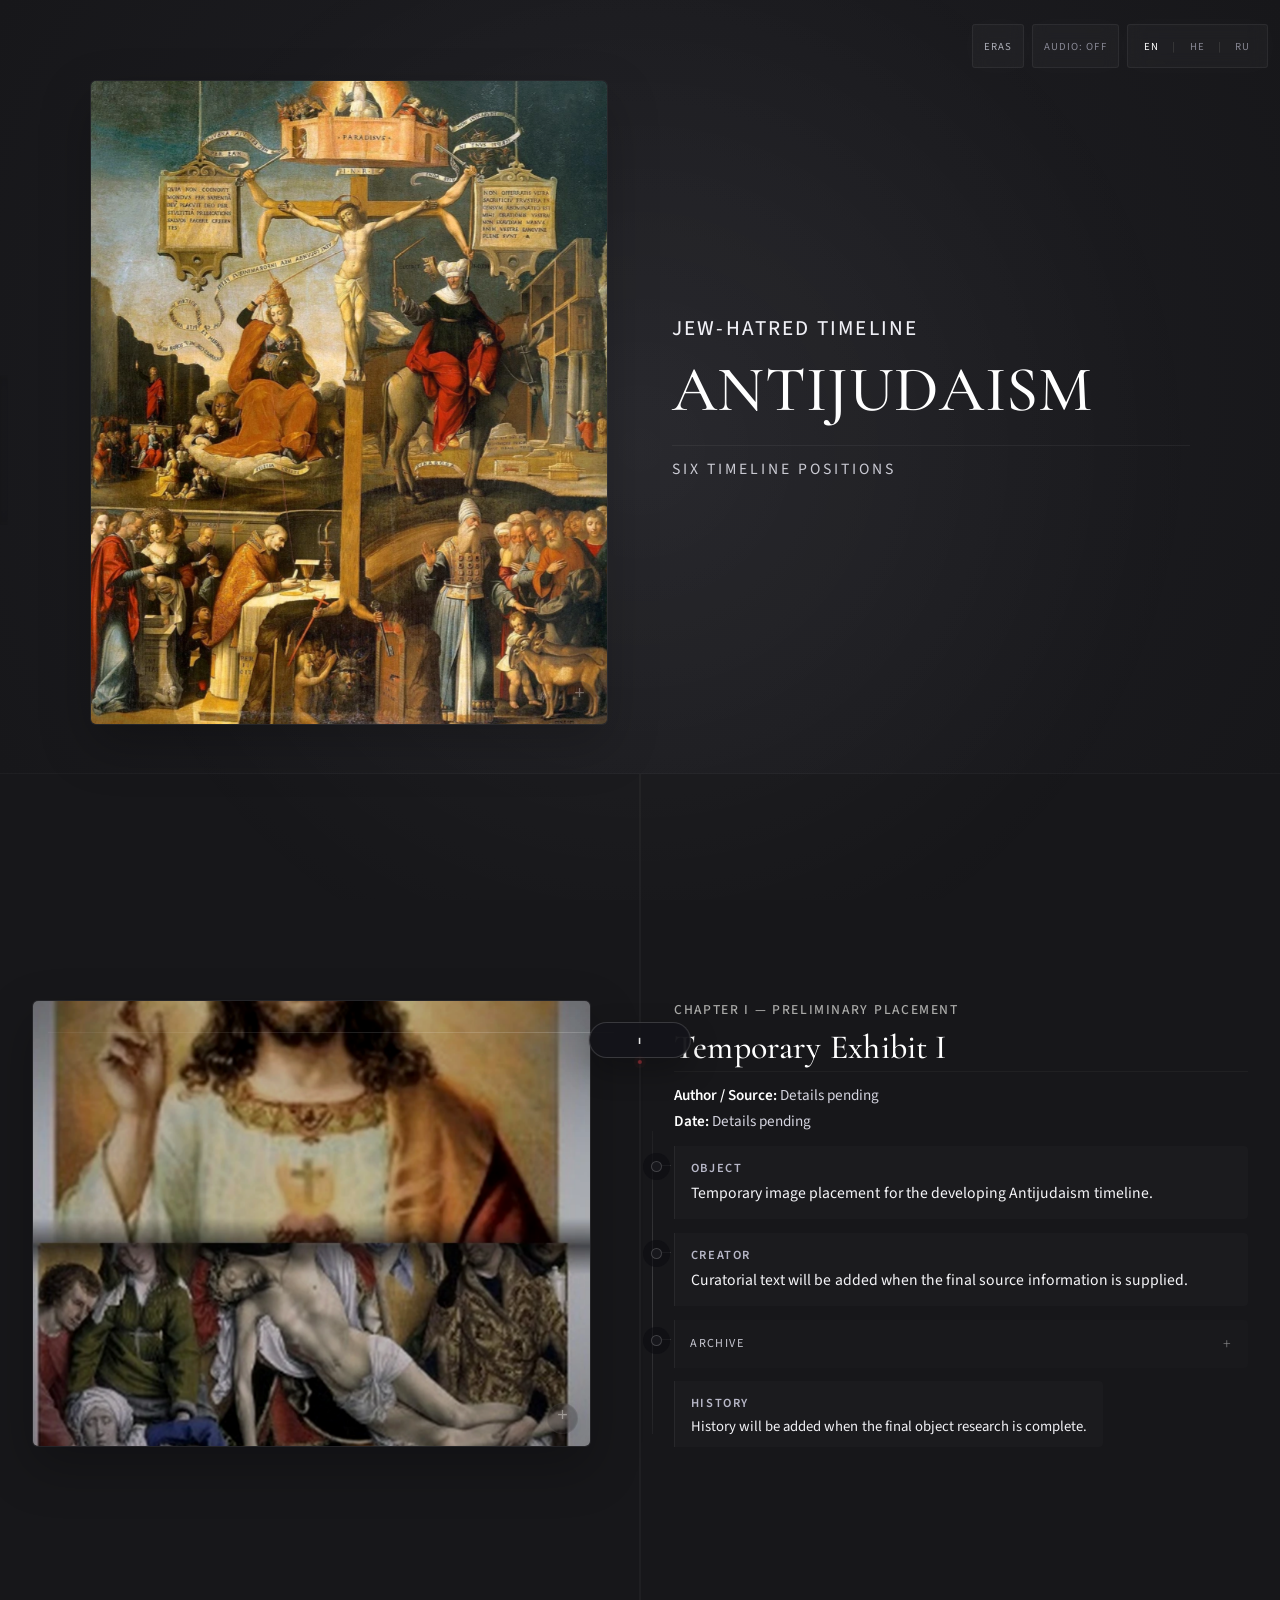
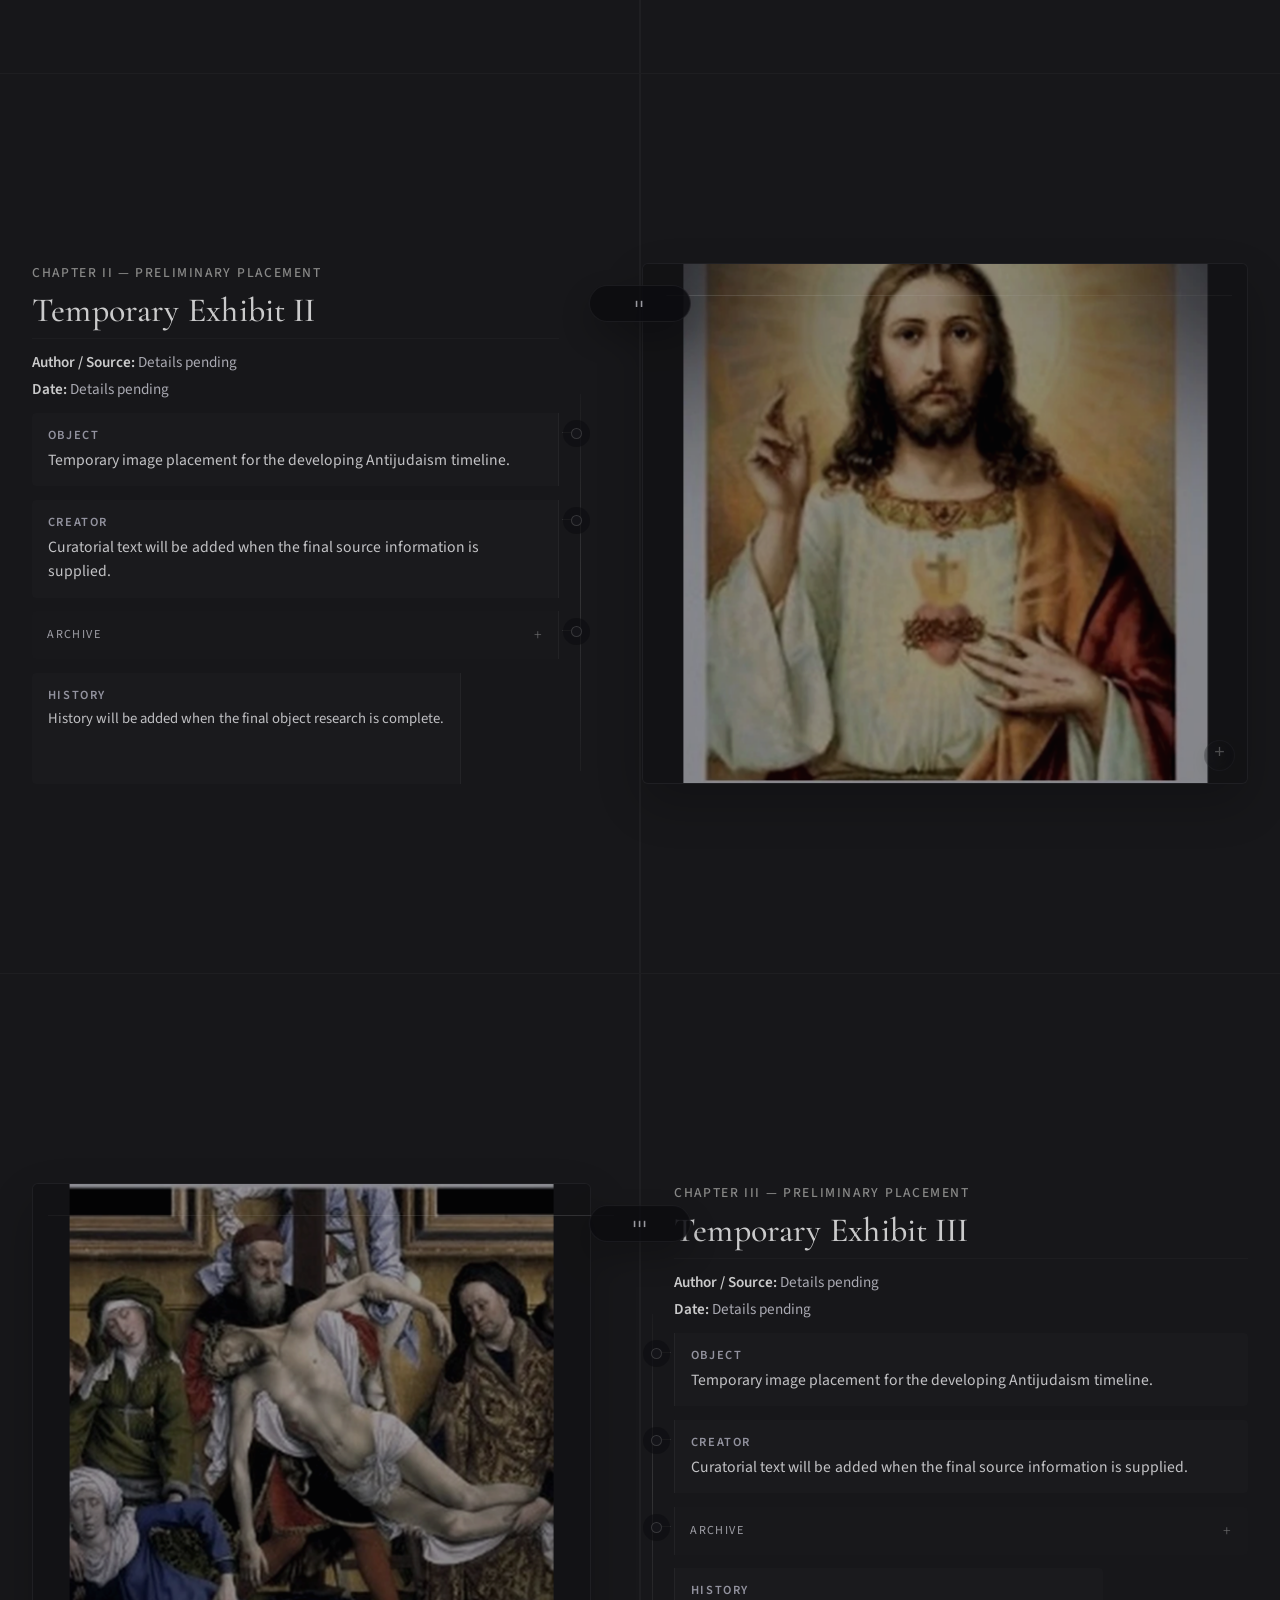
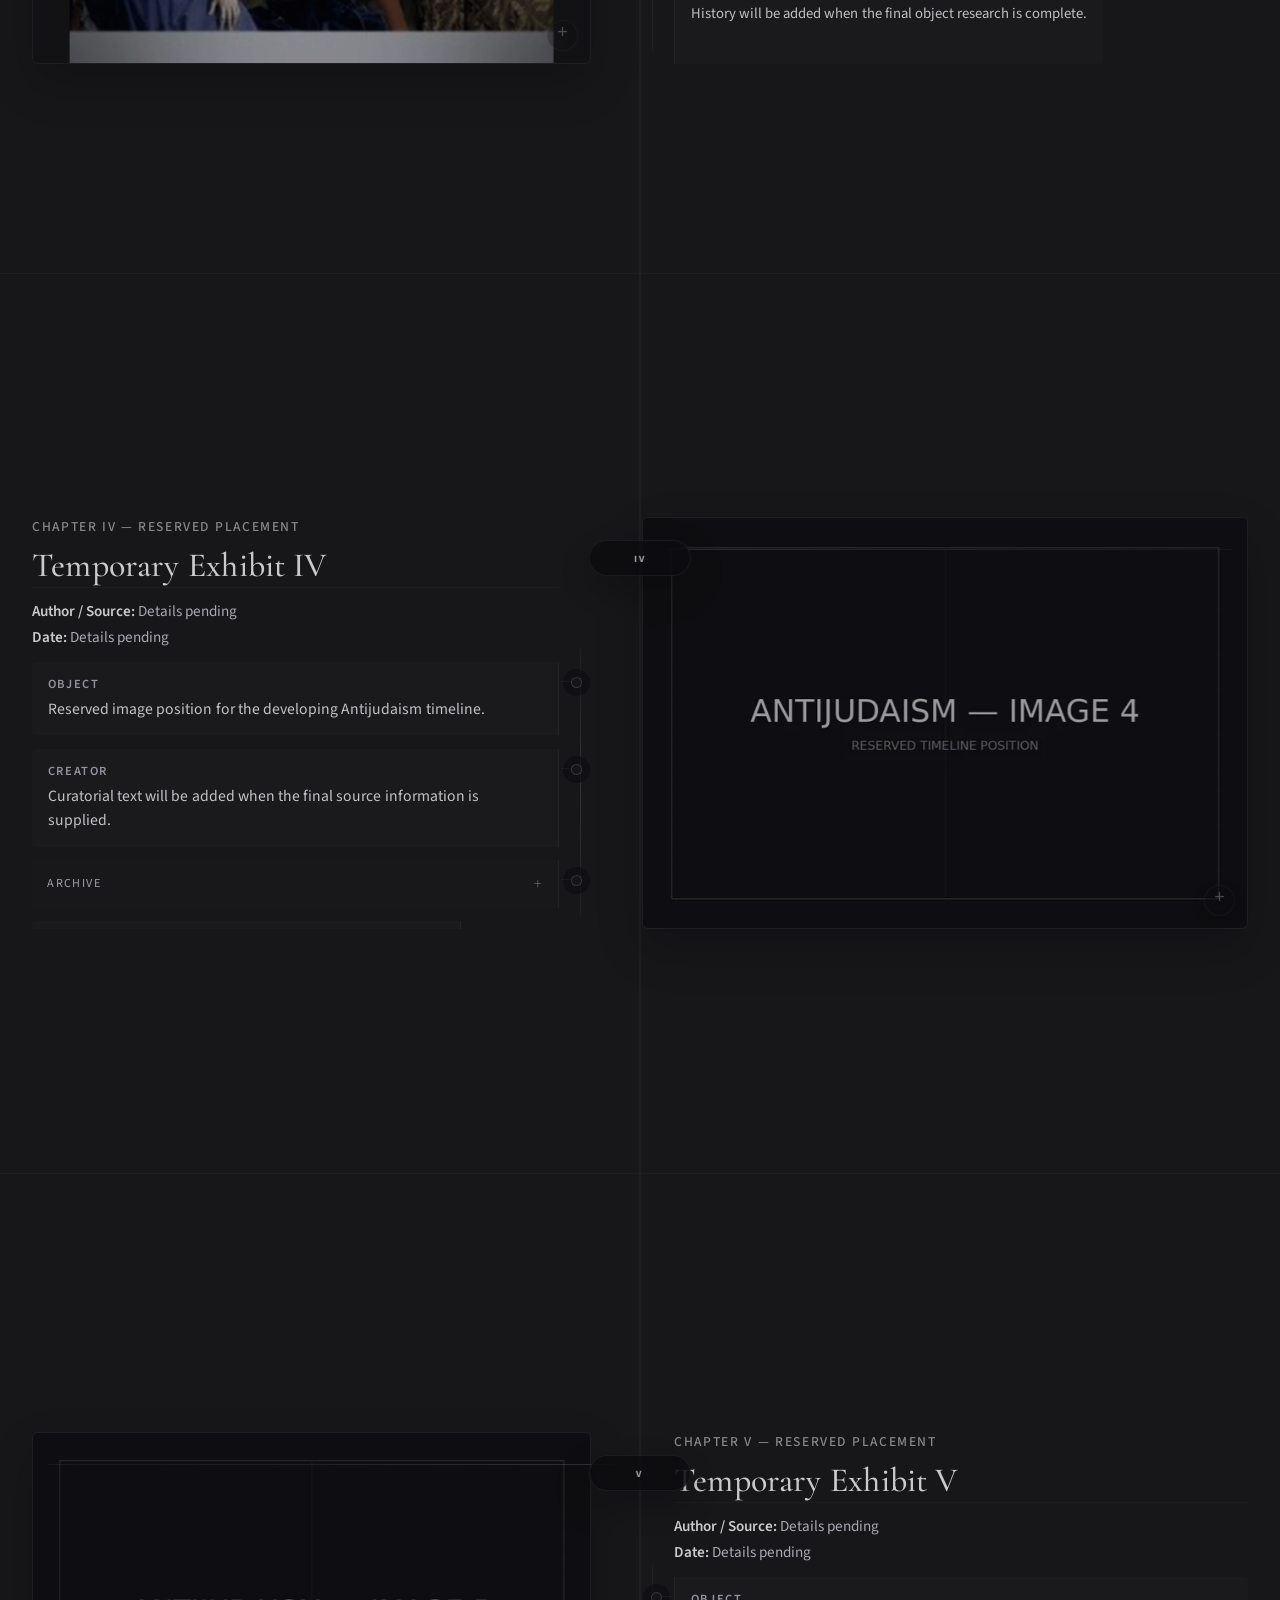
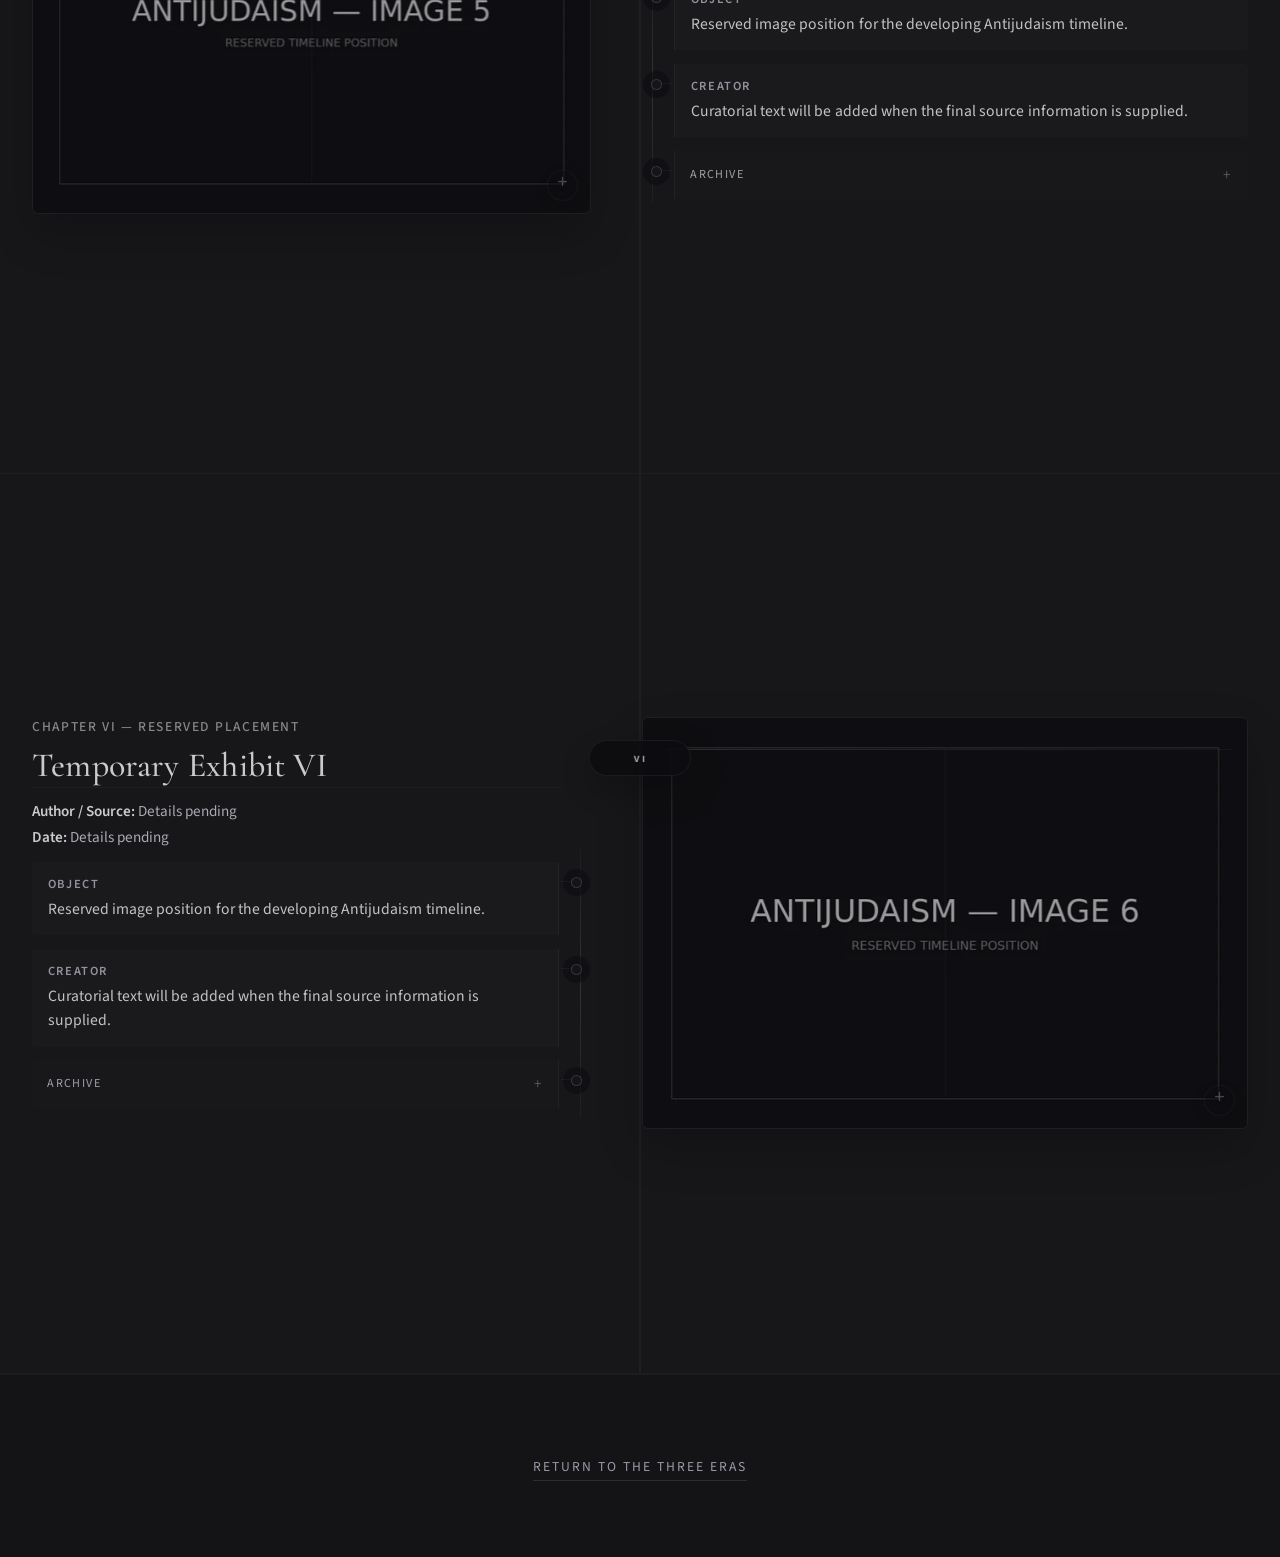
==== commit 8fd0b826: "Add files via upload" ====
--- a/antijudaism.html
+++ b/antijudaism.html
@@ -5,6 +5,10 @@
 <meta charset="utf-8"/>
 <meta content="width=device-width, initial-scale=1.0, viewport-fit=cover" name="viewport"/>
 <title>Antijudaism | Jew-Hatred Exhibition</title>
+<link rel="preconnect" href="https://fonts.googleapis.com">
+<link rel="preconnect" href="https://fonts.gstatic.com" crossorigin>
+<link href="https://fonts.googleapis.com/css2?family=Cormorant+Garamond:wght@400;500;600&family=Source+Sans+3:opsz,wght@8..60,300;8..60,400;8..60,500;8..60,600&display=swap" rel="stylesheet">
+
 <!-- MINIMALIST GALLERY FAVICON -->
 <link href="data:image/svg+xml;utf8,&lt;svg xmlns='http://www.w3.org/2000/svg' viewBox='0 0 100 100'&gt;&lt;rect width='100' height='100' fill='%2317171a'/&gt;&lt;rect x='30' y='30' width='40' height='40' fill='%23ffffff'/&gt;&lt;/svg&gt;" rel="icon"/>
 <style>
@@ -457,7 +461,7 @@
         .info-panel {
             display: flex;
             flex-direction: column;
-            gap: 0.95rem;
+            gap: 0.72rem;
             align-self: start;
             position: relative;
             padding-left: 2rem;
@@ -484,23 +488,26 @@
         }
 
 
-        /* HISTORY IS THE INTERPRETIVE FIELD — full-width beneath artwork + catalogue labels. */
+        /* HISTORY — interpretive note beneath the artwork only, matching the frame width. */
         .history-panel {
-            grid-column: 1 / -1;
+            grid-column: 1;
             grid-row: 2;
-            width: min(92%, 1080px);
-            justify-self: center;
-            margin-top: clamp(1.45rem, 2.5vw, 2.3rem);
-            padding: 1.15rem 0 0;
-            background: transparent;
-            border: 0;
-            border-top: 1px solid rgba(255,255,255,0.12);
-            border-radius: 0;
-            box-shadow: none;
+            width: 100%;
+            justify-self: stretch;
+            align-self: start;
+            margin-top: clamp(0.95rem, 1.7vw, 1.35rem);
+            padding: 0.8rem 0.95rem 0.88rem;
+            background: rgba(255, 255, 255, 0.02);
+            border: 1px solid rgba(255,255,255,0.05);
+            border-radius: 4px;
+            box-shadow: 0 18px 36px rgba(0,0,0,0.14);
             cursor: default;
             position: relative;
             z-index: 2;
         }
+        .timeline-art-right .history-panel {
+            grid-column: 2;
+        }
 
         .history-panel::before,
         .history-panel::after {
@@ -508,18 +515,18 @@
         }
 
         .history-panel h4 {
-            margin: 0 0 0.45rem;
-            font-size: 0.78rem;
-            letter-spacing: 1.8px;
-            color: #d0d0da;
+            margin: 0 0 0.35rem;
+            font-size: 0.76rem;
+            letter-spacing: 1.65px;
+            color: #d8d8e2;
         }
 
         .history-panel .wave-p {
-            max-width: 980px;
+            max-width: none;
             margin: 0;
-            font-size: clamp(1rem, 1.25vw, 1.08rem);
-            line-height: 1.66;
-            color: #f3f3f6;
+            font-size: clamp(0.95rem, 1.08vw, 1rem);
+            line-height: 1.56;
+            color: #f1f1f5;
         }
 
         .history-panel.archive-stagger-block.pop-in:hover,
@@ -530,12 +537,13 @@
         }
 
         @media (max-width: 850px) {
-            .history-panel {
+            .history-panel,
+            .timeline-art-right .history-panel {
                 grid-column: 1;
                 grid-row: auto;
                 width: 100%;
                 margin-top: 0.4rem;
-                padding-top: 1rem;
+                padding: 0.82rem 0.88rem 0.9rem;
             }
         }
 
@@ -571,9 +579,9 @@
 
         /* BLENDED INFO BLOCKS */
         .info-block {
-            margin-top: 0.22rem;
+            margin-top: 0.12rem;
             background: rgba(255, 255, 255, 0.02);
-            padding: 1rem 1.08rem 1.06rem;
+            padding: 0.82rem 0.98rem 0.88rem;
             border-left: 1px solid rgba(255, 255, 255, 0.06);
             border-radius: 0 4px 4px 0;
             cursor: pointer;
@@ -627,18 +635,18 @@
         }
 
         .info-block h4 {
-            font-size: 0.8rem;
+            font-size: 0.78rem;
             text-transform: uppercase;
             letter-spacing: 1px;
             color: #b8b8c8;
-            margin-bottom: 0.3rem;
+            margin-bottom: 0.24rem;
         }
 
         .wave-p {
-            font-size: 0.96rem;
-            line-height: 1.6;
+            font-size: 0.94rem;
+            line-height: 1.54;
             color: #f5f5f8;
-            min-height: 2.5rem;
+            min-height: 2.2rem;
         }
 
         /* GALLERY FOOTER STATEMENT LINK */
@@ -1111,6 +1119,160 @@
   .controls-nav{transition:none!important}
 }
 </style>
+
+<style id="final-exhibition-system">
+:root{--museum-sans:"Source Sans 3",-apple-system,BlinkMacSystemFont,"Segoe UI",sans-serif;--museum-serif:"Cormorant Garamond",Georgia,"Times New Roman",serif;--oxblood:#74262d;--oxblood-soft:rgba(116,38,45,.72)}
+body{font-family:var(--museum-sans);font-optical-sizing:auto}
+.hero-title,.info-title{font-family:var(--museum-serif);font-weight:500;letter-spacing:.005em}
+.info-title{font-size:clamp(1.9rem,2.65vw,2.35rem);line-height:1.04;text-transform:none}
+.hero-title{font-size:clamp(3.25rem,5vw,4.65rem);line-height:.98}
+.info-category,.info-meta,.info-block h4,.history-panel h4,.timeline-node,.chronology-rail,.viewer-toolbar,.provenance-record{font-family:var(--museum-sans)}
+.timeline-node{font-weight:600;letter-spacing:.16em;text-transform:uppercase;font-variant-caps:all-small-caps}
+.info-block h4,.history-panel h4{font-weight:600;letter-spacing:.13em;text-transform:uppercase}
+.info-meta{font-weight:400}
+.info-meta strong{font-weight:600}
+.info-category{font-weight:500;letter-spacing:.12em}
+.wave-p{font-size:clamp(.98rem,1.05vw,1.04rem);line-height:1.56;letter-spacing:.002em}
+
+/* History is a compact interpretive note under the artwork column only. */
+.history-panel{min-height:0!important;padding:.72rem .9rem .78rem!important;margin-top:clamp(.75rem,1.2vw,1rem)!important;border-color:rgba(255,255,255,.045)!important;background:rgba(255,255,255,.015)!important}
+.history-panel .wave-p{font-size:clamp(.94rem,1vw,.99rem);line-height:1.48}
+
+/* The chronology records the visitor's passage: gray future, oxblood completed path. */
+.timeline-section{--timeline-progress:0%;--focus-opacity:.86;--focus-brightness:.94}
+.timeline-section::before{background:rgba(255,255,255,.075)!important}
+.timeline-section::after{content:"";position:absolute;left:50%;top:0;width:1px;height:var(--timeline-progress);transform:translateX(-50%);background:linear-gradient(to bottom,rgba(116,38,45,.18),var(--oxblood-soft));pointer-events:none;z-index:0}
+.timeline-section .exhibition-container{opacity:var(--focus-opacity);filter:brightness(var(--focus-brightness)) saturate(.92);transition:opacity .75s cubic-bezier(.16,1,.3,1),filter .75s ease}
+.timeline-section.timeline-active .exhibition-container{opacity:1;filter:none}
+.timeline-node{position:relative}
+.timeline-node::after{content:"";position:absolute;left:50%;bottom:-.42rem;width:4px;height:4px;border-radius:50%;transform:translateX(-50%) scale(.55);background:transparent;transition:background .6s ease,transform .6s cubic-bezier(.16,1,.3,1),box-shadow .6s ease}
+.timeline-active .timeline-node::after{background:var(--oxblood);transform:translateX(-50%) scale(1);box-shadow:0 0 0 4px rgba(116,38,45,.08)}
+.timeline-active .timeline-node{border-color:rgba(255,255,255,.16)!important;box-shadow:0 12px 30px rgba(0,0,0,.28)!important}
+
+/* Archive is an expandable provenance drawer, not another equal-weight card. */
+.archive-provenance-block{padding:0!important;overflow:visible;background:rgba(255,255,255,.012)!important}
+.archive-provenance-block>h4,.archive-provenance-block>.wave-p{display:none!important}
+.archive-drawer{width:100%;border:0}
+.archive-drawer summary{list-style:none;cursor:pointer;padding:.8rem .95rem .82rem;display:flex;align-items:center;justify-content:space-between;gap:1rem;color:#c6c6d0;font-size:.76rem;letter-spacing:1.4px;text-transform:uppercase;user-select:none}
+.archive-drawer summary::-webkit-details-marker{display:none}
+.archive-drawer summary::after{content:"+";font-size:1rem;font-weight:300;color:rgba(255,255,255,.52);transition:transform .45s cubic-bezier(.16,1,.3,1),color .45s ease}
+.archive-drawer[open] summary::after{transform:rotate(45deg);color:#fff}
+.provenance-record{padding:0 .95rem .95rem;border-top:1px solid rgba(255,255,255,.04);font-size:.82rem;line-height:1.42;color:#cfcfd7}
+.provenance-row{display:grid;grid-template-columns:minmax(6.6rem,.36fr) 1fr;gap:.8rem;padding:.55rem 0;border-bottom:1px solid rgba(255,255,255,.035)}
+.provenance-row:last-child{border-bottom:0}
+.provenance-key{font-size:.68rem;letter-spacing:1.2px;text-transform:uppercase;color:#83838f}
+.provenance-value{color:#e7e7ed;overflow-wrap:anywhere}
+
+/* Edge chronology: almost absent until the visitor asks for it. */
+.chronology-rail{position:fixed;left:0;top:50%;transform:translateY(-50%);z-index:88;display:flex;align-items:stretch;color:#9b9ba6}
+.chronology-current{display:none}
+.chronology-list{display:flex;flex-direction:column;gap:1px;padding:.45rem .38rem .45rem .25rem;background:linear-gradient(to right,rgba(15,15,19,.76),rgba(15,15,19,.08));backdrop-filter:blur(10px);opacity:.22;transform:translateX(calc(-100% + 8px));transition:opacity .45s ease,transform .55s cubic-bezier(.16,1,.3,1)}
+.chronology-rail:hover .chronology-list,.chronology-rail:focus-within .chronology-list{opacity:.96;transform:translateX(0)}
+.chronology-item{appearance:none;border:0;background:none;color:inherit;font:500 .67rem/1 var(--museum-sans);letter-spacing:1.3px;padding:.34rem .42rem .34rem .65rem;text-align:left;cursor:pointer;position:relative;white-space:nowrap}
+.chronology-item::before{content:"";position:absolute;left:.1rem;top:50%;width:3px;height:3px;border-radius:50%;background:rgba(255,255,255,.18);transform:translateY(-50%);transition:background .4s ease,transform .4s ease}
+.chronology-item.is-active{color:#fff}
+.chronology-item.is-active::before{background:var(--oxblood);transform:translateY(-50%) scale(1.25)}
+
+/* Full-screen object viewer. It uses the original source image, then lets the visitor inspect it. */
+#lightbox{padding:0!important;background:rgba(7,7,10,.985)!important;backdrop-filter:blur(18px)!important;overflow:hidden}
+#object-viewer-stage{position:absolute;inset:0;display:grid;place-items:center;overflow:hidden;touch-action:none;cursor:grab}
+#object-viewer-stage.is-dragging{cursor:grabbing}
+#lightbox-img{max-width:92vw!important;max-height:88svh!important;width:auto;height:auto;border:0!important;box-shadow:0 28px 90px rgba(0,0,0,.78)!important;transform-origin:center center;transition:none!important;will-change:transform;user-select:none;-webkit-user-drag:none}
+#lightbox.active #lightbox-img{transform:none}
+#lightbox-close{z-index:5;top:max(.7rem,env(safe-area-inset-top))!important;right:max(.8rem,env(safe-area-inset-right))!important;width:42px!important;height:42px!important;font:300 1.8rem/1 var(--museum-sans)!important;border:1px solid rgba(255,255,255,.1)!important;background:rgba(10,10,14,.42)!important;backdrop-filter:blur(12px);border-radius:50%;display:grid;place-items:center;padding:0!important}
+.viewer-toolbar{position:absolute;z-index:5;left:50%;bottom:max(1rem,env(safe-area-inset-bottom));transform:translateX(-50%);display:flex;align-items:center;gap:.2rem;padding:.28rem;background:rgba(10,10,14,.52);border:1px solid rgba(255,255,255,.08);border-radius:999px;backdrop-filter:blur(14px)}
+.viewer-tool{appearance:none;border:0;background:transparent;color:#d8d8e0;width:36px;height:34px;border-radius:999px;font:400 1rem/1 var(--museum-sans);cursor:pointer}
+.viewer-tool:hover,.viewer-tool:focus-visible{background:rgba(255,255,255,.07);color:#fff}
+.viewer-provenance{position:absolute;z-index:5;left:max(1rem,env(safe-area-inset-left));bottom:max(1rem,env(safe-area-inset-bottom));width:min(28rem,calc(100vw - 2rem));color:#d7d7de}
+.viewer-provenance summary{list-style:none;cursor:pointer;display:inline-flex;align-items:center;gap:.6rem;padding:.48rem .7rem;border:1px solid rgba(255,255,255,.08);background:rgba(10,10,14,.48);backdrop-filter:blur(14px);border-radius:2px;font:.66rem/1 var(--museum-sans);letter-spacing:1.5px;text-transform:uppercase}
+.viewer-provenance summary::-webkit-details-marker{display:none}
+.viewer-provenance-panel{margin-top:.45rem;padding:.85rem .95rem;background:rgba(10,10,14,.88);border:1px solid rgba(255,255,255,.08);backdrop-filter:blur(16px);font:.82rem/1.45 var(--museum-sans)}
+#lightbox-caption{position:absolute;z-index:4;top:max(1.1rem,env(safe-area-inset-top));left:50%;transform:translateX(-50%);margin:0!important;max-width:min(58vw,760px);font-family:var(--museum-serif);font-size:clamp(1rem,1.6vw,1.35rem)!important;letter-spacing:.01em!important;text-transform:none!important;color:rgba(255,255,255,.78)!important;pointer-events:none}
+#lightbox-caption{display:flex;flex-direction:column;align-items:center;gap:.2rem;text-align:center}
+.viewer-caption-title{font-family:var(--museum-serif)}
+.viewer-caption-date{font:500 .62rem/1.2 var(--museum-sans);letter-spacing:1.45px;text-transform:uppercase;color:rgba(255,255,255,.48)}
+
+/* Mobile is deliberately recomposed rather than a squeezed desktop installation. */
+@media(max-width:850px){
+  .exhibition-section{padding:4.35rem .9rem 5.2rem!important;min-height:auto!important}
+  .exhibition-container{display:flex!important;flex-direction:column!important;gap:1rem!important;padding:0!important}
+  .art-box{order:1;width:100%;margin:0!important}
+  .info-panel,.timeline-art-right .info-panel{order:2;width:100%;padding:0!important;gap:.68rem!important}
+  .history-panel,.timeline-art-right .history-panel{order:3;width:100%!important;margin-top:.25rem!important;padding:.72rem .82rem .78rem!important}
+  .museum-frame{min-height:0!important;max-height:70svh!important}
+  .museum-frame>.responsive-art-picture{max-height:70svh}
+  .museum-frame img.gallery-image{max-height:70svh!important;max-width:100%!important;width:auto!important}
+  .museum-frame img.gallery-image.quality-source-limited{max-width:min(92%,var(--native-display-max,680px))!important}
+  .info-category{margin-top:.35rem}
+  .info-title{font-size:clamp(2rem,9vw,2.75rem);line-height:1}
+  .info-meta{font-size:.9rem}
+  .info-block{padding:.78rem .88rem .82rem!important}
+  .timeline-section::before,.timeline-section::after,.timeline-section .exhibition-container::after,.timeline-marker{display:none!important}
+  .timeline-section .exhibition-container{opacity:1!important;filter:none!important}
+  .chronology-rail{left:max(.65rem,env(safe-area-inset-left));top:max(.72rem,env(safe-area-inset-top));bottom:auto;transform:none;display:block;z-index:96}
+  .chronology-current{display:inline-flex;align-items:center;justify-content:center;min-width:3.8rem;height:34px;padding:0 .72rem;border:1px solid rgba(255,255,255,.1);background:rgba(12,12,16,.68);backdrop-filter:blur(14px);color:#e7e7ed;border-radius:999px;font:500 .68rem/1 var(--museum-sans);letter-spacing:1.2px}
+  .chronology-current::before{content:"";width:4px;height:4px;border-radius:50%;background:var(--oxblood);margin-right:.45rem}
+  [dir="rtl"] .chronology-current::before{margin-right:0;margin-left:.45rem}
+  .chronology-list{position:absolute;left:0;top:2.65rem;bottom:auto;max-height:58svh;overflow:auto;padding:.4rem;background:rgba(10,10,14,.94);border:1px solid rgba(255,255,255,.08);border-radius:4px;opacity:0;pointer-events:none;transform:translateY(8px);transition:opacity .3s ease,transform .35s cubic-bezier(.16,1,.3,1)}
+  .chronology-rail.is-open .chronology-list{opacity:1;pointer-events:auto;transform:none}
+  .chronology-item{min-width:5.3rem;padding:.5rem .6rem .5rem .8rem}
+  .viewer-provenance{bottom:max(4.4rem,calc(env(safe-area-inset-bottom) + 4.1rem));width:calc(100vw - 2rem)}
+  .viewer-toolbar{bottom:max(.8rem,env(safe-area-inset-bottom))}
+  #lightbox-caption{top:max(.9rem,env(safe-area-inset-top));max-width:66vw;font-size:1rem!important}
+}
+
+@media(prefers-reduced-motion:reduce){.timeline-section .exhibition-container,.chronology-list,.timeline-node::after{transition:none!important}}
+</style>
+
+<style id="history-side-override">
+/* Desktop: keep History in the text column and prevent it from falling below the artwork frame. */
+@media (min-width: 851px) {
+  .info-panel {
+    height: var(--art-height, auto) !important;
+    max-height: var(--art-height, none) !important;
+    overflow: hidden;
+  }
+  .history-panel,
+  .timeline-art-right .history-panel {
+    grid-column: auto !important;
+    grid-row: auto !important;
+    width: auto !important;
+    margin-top: 0.12rem !important;
+    padding: 0.82rem 0.98rem 0.88rem !important;
+    background: rgba(255,255,255,0.02) !important;
+    border: 0 !important;
+    border-left: 1px solid rgba(255,255,255,0.06) !important;
+    border-radius: 0 4px 4px 0 !important;
+    box-shadow: none !important;
+    flex: 1 1 auto;
+    min-height: 0;
+    overflow-y: auto;
+  }
+  .history-panel.archive-stagger-block.pop-in:hover,
+  .history-panel.archive-stagger-block.pop-in:active {
+    transform: translateY(-7px) scale(1.012) !important;
+    border-left-color: rgba(255,255,255,0.2) !important;
+    background: rgba(255,255,255,0.045) !important;
+    box-shadow: 0 18px 34px rgba(0,0,0,0.16) !important;
+  }
+  .timeline-art-right .history-panel {
+    border-left: 0 !important;
+    border-right: 1px solid rgba(255,255,255,0.06) !important;
+    border-radius: 4px 0 0 4px !important;
+  }
+  .history-panel h4 {
+    margin-bottom: 0.24rem !important;
+  }
+  .history-panel .wave-p {
+    font-size: clamp(0.92rem,0.98vw,0.98rem) !important;
+    line-height: 1.5 !important;
+  }
+}
+@media (max-width: 850px) {
+  .info-panel {height:auto !important;max-height:none !important;overflow:visible !important;}
+}
+</style>
+
 </head>
 <body>
 <!-- LAZY GLIDING AMBIENT LIGHT OVERLAY -->
@@ -1134,7 +1296,7 @@
 <div aria-hidden="true" aria-label="Enlarged artwork" aria-modal="true" id="lightbox" role="dialog">
 <button aria-label="Close enlarged artwork" id="lightbox-close" type="button">×</button>
 <img alt="Enlarged Artwork" id="lightbox-img" src=""/>
-<div data-en="Click anywhere to close" data-he="לחץ באיזשהו מקום לסגירה" data-ru="Нажмите в любом месте, чтобы закрыть" id="lightbox-caption">Click anywhere to close</div>
+<div id="lightbox-caption"></div>
 </div>
 <main id="gallery">
 <!-- HEADER / HERO SECTION -->
@@ -1142,7 +1304,7 @@
 <div class="hero-container">
 <button aria-label="Enlarge Antijudaism gallery introduction" class="art-box interactive-target exhibit-image-button" type="button">
 <span class="museum-frame"><picture class="responsive-art-picture"><source sizes="(max-width: 850px) 94vw, 46vw" srcset="home-antijudaism-720.webp 720w, home-antijudaism-1280.webp 1280w" type="image/webp"/><img alt="Antijudaism gallery introduction" class="gallery-image quality-hires" data-native-height="1594" data-native-width="1280" decoding="async" fetchpriority="high" height="1594" loading="eager" sizes="(max-width: 850px) 94vw, 46vw" src="home-antijudaism.jpg" width="1280"/></picture></span>
-<span class="click-hint" data-en="Click to enlarge" data-he="לחץ להגדלה" data-ru="Увеличить">Click to enlarge</span>
+<span aria-hidden="true" class="click-hint">+</span>
 </button>
 <div class="hero-header-text">
 <div class="hero-subtitle wave-text" data-en="Jew-Hatred Timeline" data-he="ציר הזמן של שנאת יהודים" data-ru="Хронология ненависти к евреям">Jew-Hatred Timeline</div>
@@ -1158,7 +1320,7 @@
 <span class="museum-frame">
 <picture class="responsive-art-picture"><source sizes="(max-width: 850px) 94vw, 46vw" srcset="antijudaism-1-560.webp 560w, antijudaism-1-900.webp 900w" type="image/webp"/><img alt="Antijudaism preliminary exhibit 1" class="gallery-image quality-standard" data-native-height="720" data-native-width="900" decoding="async" fetchpriority="low" height="720" loading="lazy" sizes="(max-width: 850px) 94vw, 46vw" src="antijudaism-1.jpg" width="900"/></picture>
 </span>
-<span class="click-hint" data-en="Click to enlarge" data-he="לחץ להגדלה" data-ru="Увеличить">Click to enlarge</span>
+<span aria-hidden="true" class="click-hint">+</span>
 </button>
 <div class="info-panel">
 <div class="info-category wave-text" data-en="Chapter I — Preliminary Placement" data-he="פרק א — מיקום ראשוני" data-ru="Глава I — Предварительное размещение">Chapter I — Preliminary Placement</div>
@@ -1189,7 +1351,7 @@
 <span class="museum-frame">
 <picture class="responsive-art-picture"><source sizes="(max-width: 850px) 94vw, 46vw" srcset="antijudaism-2-600.webp 600w" type="image/webp"/><img alt="Antijudaism preliminary exhibit 2" class="gallery-image quality-source-limited" data-native-height="600" data-native-width="600" decoding="async" fetchpriority="low" height="600" loading="lazy" sizes="(max-width: 850px) 94vw, 46vw" src="antijudaism-2.jpg" width="600"/></picture>
 </span>
-<span class="click-hint" data-en="Click to enlarge" data-he="לחץ להגדלה" data-ru="Увеличить">Click to enlarge</span>
+<span aria-hidden="true" class="click-hint">+</span>
 </button>
 <div class="info-panel">
 <div class="info-category wave-text" data-en="Chapter II — Preliminary Placement" data-he="פרק ב — מיקום ראשוני" data-ru="Глава II — Предварительное размещение">Chapter II — Preliminary Placement</div>
@@ -1220,7 +1382,7 @@
 <span class="museum-frame">
 <picture class="responsive-art-picture"><source sizes="(max-width: 850px) 94vw, 46vw" srcset="antijudaism-3-600.webp 600w" type="image/webp"/><img alt="Antijudaism preliminary exhibit 3" class="gallery-image quality-source-limited" data-native-height="600" data-native-width="600" decoding="async" fetchpriority="low" height="600" loading="lazy" sizes="(max-width: 850px) 94vw, 46vw" src="antijudaism-3.jpg" width="600"/></picture>
 </span>
-<span class="click-hint" data-en="Click to enlarge" data-he="לחץ להגדלה" data-ru="Увеличить">Click to enlarge</span>
+<span aria-hidden="true" class="click-hint">+</span>
 </button>
 <div class="info-panel">
 <div class="info-category wave-text" data-en="Chapter III — Preliminary Placement" data-he="פרק ג — מיקום ראשוני" data-ru="Глава III — Предварительное размещение">Chapter III — Preliminary Placement</div>
@@ -1250,7 +1412,7 @@
 <span class="museum-frame">
 <picture class="responsive-art-picture"><source sizes="(max-width: 850px) 94vw, 46vw" srcset="antijudaism-4-720.webp 720w, antijudaism-4-1400.webp 1400w" type="image/webp"/><img alt="Antijudaism reserved timeline exhibit 4" class="gallery-image quality-hires" data-native-height="950" data-native-width="1400" decoding="async" fetchpriority="low" height="950" loading="lazy" sizes="(max-width: 850px) 94vw, 46vw" src="antijudaism-4.jpg" width="1400"/></picture>
 </span>
-<span class="click-hint" data-en="Click to enlarge" data-he="לחץ להגדלה" data-ru="Увеличить">Click to enlarge</span>
+<span aria-hidden="true" class="click-hint">+</span>
 </button>
 <div class="info-panel">
 <div class="info-category wave-text" data-en="Chapter IV — Reserved Placement" data-he="פרק ד — מיקום שמור" data-ru="Глава IV — Зарезервированное место">Chapter IV — Reserved Placement</div>
@@ -1280,7 +1442,7 @@
 <span class="museum-frame">
 <picture class="responsive-art-picture"><source sizes="(max-width: 850px) 94vw, 46vw" srcset="antijudaism-5-720.webp 720w, antijudaism-5-1400.webp 1400w" type="image/webp"/><img alt="Antijudaism reserved timeline exhibit 5" class="gallery-image quality-hires" data-native-height="950" data-native-width="1400" decoding="async" fetchpriority="low" height="950" loading="lazy" sizes="(max-width: 850px) 94vw, 46vw" src="antijudaism-5.jpg" width="1400"/></picture>
 </span>
-<span class="click-hint" data-en="Click to enlarge" data-he="לחץ להגדלה" data-ru="Увеличить">Click to enlarge</span>
+<span aria-hidden="true" class="click-hint">+</span>
 </button>
 <div class="info-panel">
 <div class="info-category wave-text" data-en="Chapter V — Reserved Placement" data-he="פרק ה — מיקום שמור" data-ru="Глава V — Зарезервированное место">Chapter V — Reserved Placement</div>
@@ -1310,7 +1472,7 @@
 <span class="museum-frame">
 <picture class="responsive-art-picture"><source sizes="(max-width: 850px) 94vw, 46vw" srcset="antijudaism-6-720.webp 720w, antijudaism-6-1400.webp 1400w" type="image/webp"/><img alt="Antijudaism reserved timeline exhibit 6" class="gallery-image quality-hires" data-native-height="950" data-native-width="1400" decoding="async" fetchpriority="low" height="950" loading="lazy" sizes="(max-width: 850px) 94vw, 46vw" src="antijudaism-6.jpg" width="1400"/></picture>
 </span>
-<span class="click-hint" data-en="Click to enlarge" data-he="לחץ להגדלה" data-ru="Увеличить">Click to enlarge</span>
+<span aria-hidden="true" class="click-hint">+</span>
 </button>
 <div class="info-panel">
 <div class="info-category wave-text" data-en="Chapter VI — Reserved Placement" data-he="פרק ו — מיקום שמור" data-ru="Глава VI — Зарезервированное место">Chapter VI — Reserved Placement</div>
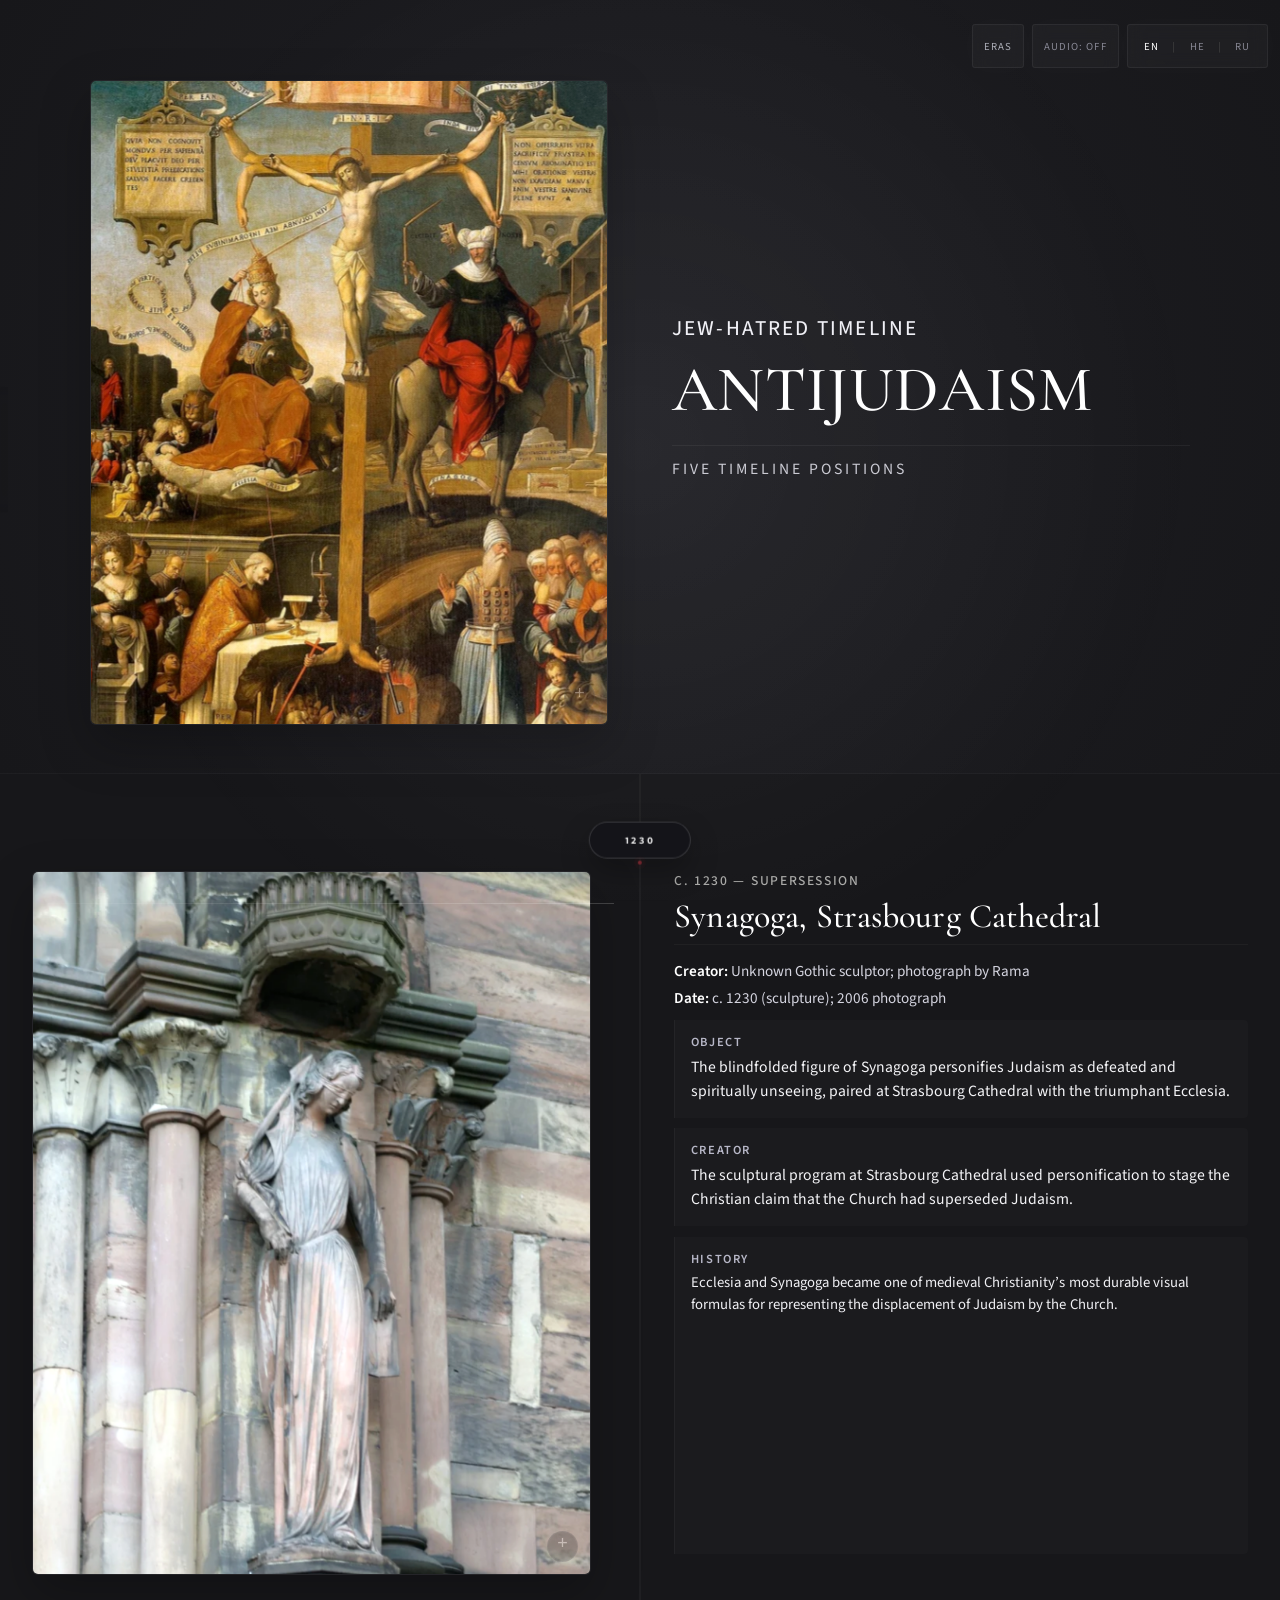
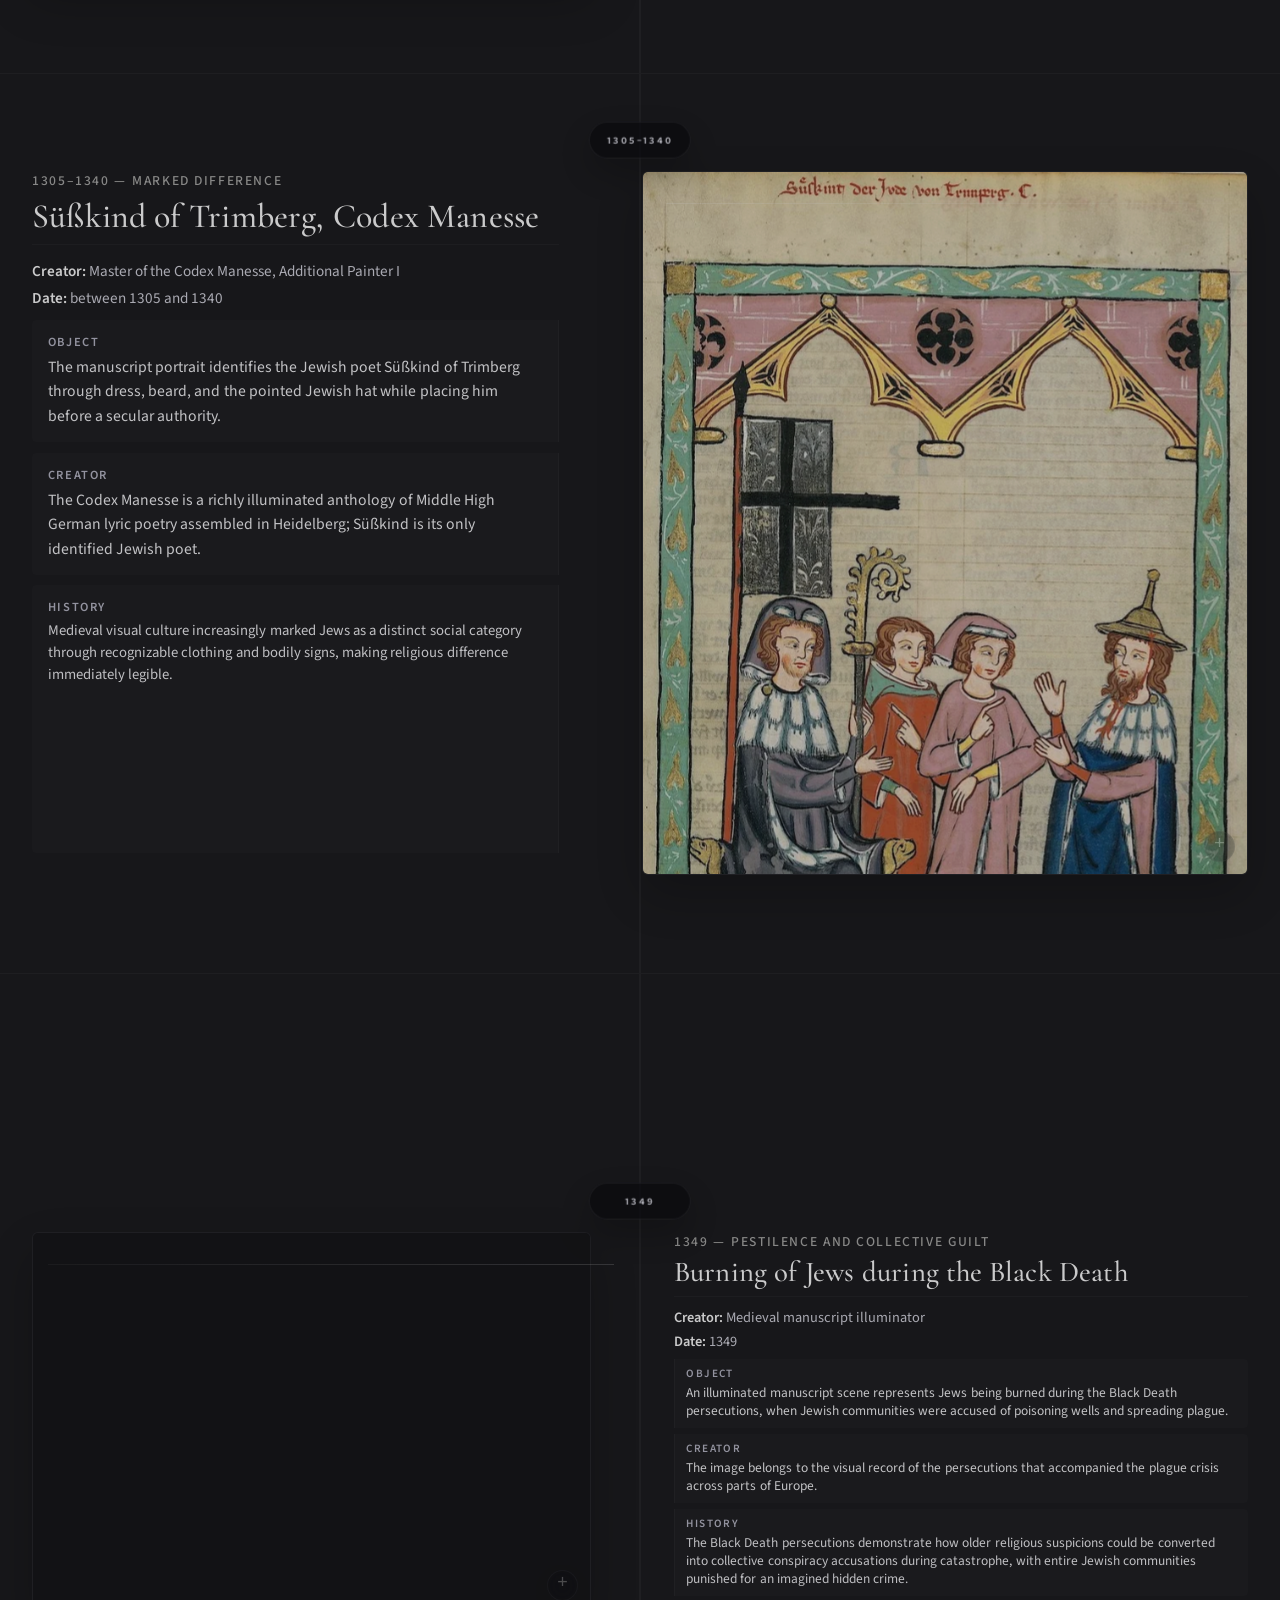
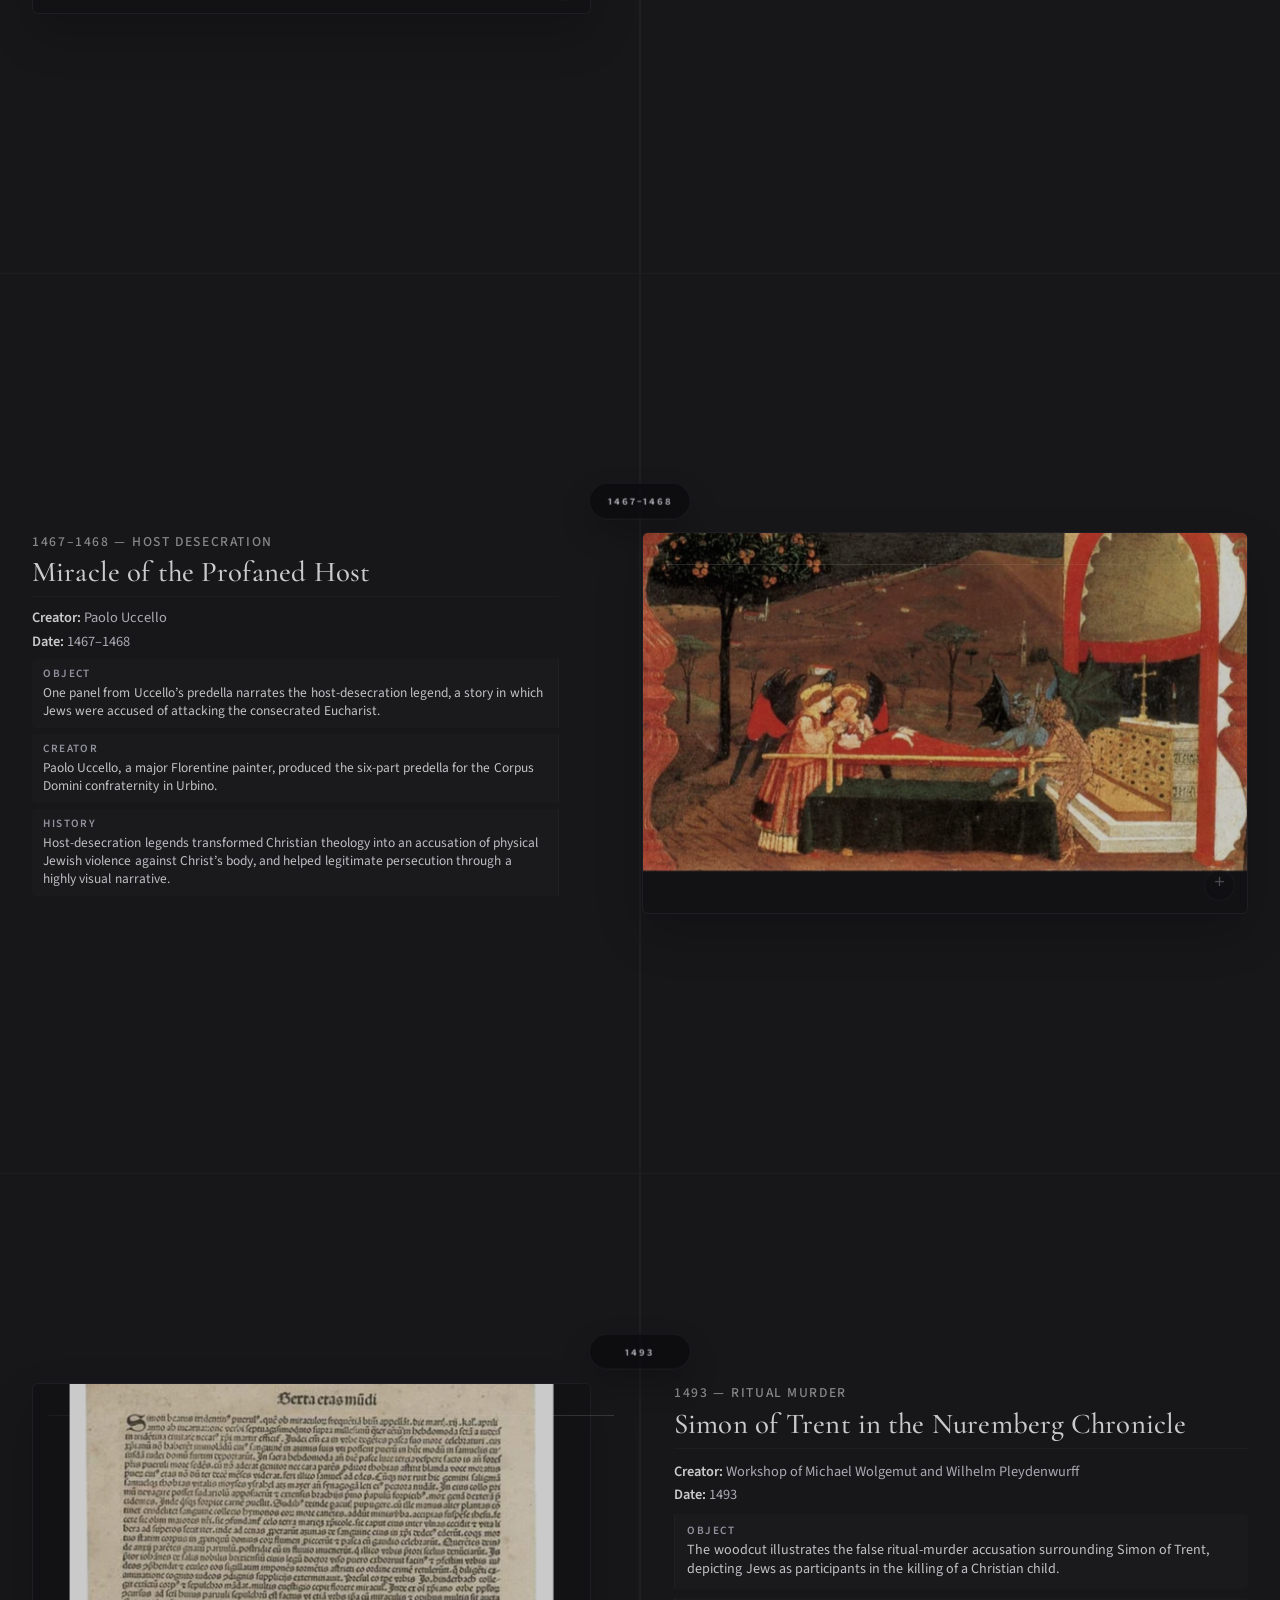
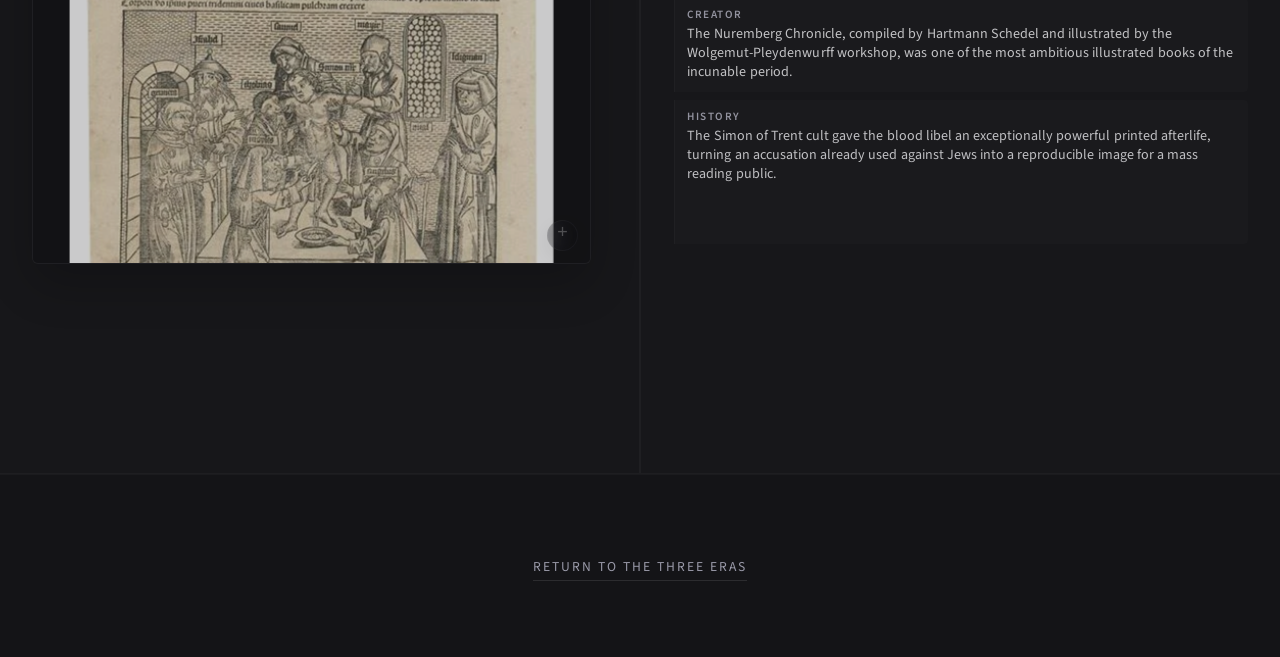
==== commit dd7990aa: "Add files via upload" ====
--- a/antijudaism.html
+++ b/antijudaism.html
@@ -1273,6 +1273,121 @@
 }
 </style>
 
+
+<style id="v6-gallery-layout-fixes">
+/* Keep the Antizionism hero title on one line on desktop. */
+@media (min-width: 851px) {
+  body[data-antizionism-timeline] .hero-title {
+    font-size:clamp(2.75rem,3.85vw,3.8rem)!important;
+    line-height:1!important;
+    white-space:nowrap!important;
+    letter-spacing:.002em!important;
+  }
+
+  /* Year belongs to the central chronology gutter, never on top of the object title. */
+  .timeline-marker {
+    top:0!important;
+    transform:translate(-50%,-135%)!important;
+  }
+
+  /* Compact only as much as needed to guarantee a visible History field. */
+  .info-panel {
+    gap:.56rem!important;
+  }
+  .info-panel.is-tight {
+    gap:.42rem!important;
+  }
+  .info-panel.is-tighter {
+    gap:.32rem!important;
+  }
+  .info-panel.is-tight .info-title,
+  .info-panel.is-tighter .info-title {
+    font-size:clamp(1.72rem,2.25vw,2.08rem)!important;
+    line-height:1.06!important;
+    padding-bottom:.42rem!important;
+  }
+  .info-panel.is-tight .info-meta,
+  .info-panel.is-tighter .info-meta {
+    font-size:.9rem!important;
+    gap:.14rem!important;
+  }
+  .info-panel.is-tight .info-block {
+    padding:.64rem .82rem .68rem!important;
+  }
+  .info-panel.is-tighter .info-block {
+    padding:.52rem .75rem .56rem!important;
+  }
+  .info-panel.is-tight .wave-p,
+  .info-panel.is-tighter .wave-p {
+    font-size:.91rem!important;
+    line-height:1.42!important;
+    min-height:0!important;
+  }
+  .history-panel,
+  .timeline-art-right .history-panel {
+    min-height:78px!important;
+    margin-top:.08rem!important;
+    scrollbar-width:thin;
+  }
+}
+
+/* The title word animation cannot descend into Creator/Date while settling. */
+.info-title .wave-word {
+  animation-name:infoTitleWordReveal!important;
+}
+@keyframes infoTitleWordReveal {
+  0% { opacity:0; transform:translateY(.26em) rotateX(-16deg); filter:blur(4px); }
+  64% { opacity:1; transform:translateY(-.015em) rotateX(1deg); filter:blur(.2px); }
+  100% { opacity:1; transform:none; filter:none; }
+}
+.info-title {
+  margin-bottom:.08rem!important;
+}
+
+/* Header controls exist only at the top of the gallery. */
+.controls-nav.chrome-hidden {
+  opacity:0!important;
+  transform:translateY(-14px) scale(.97)!important;
+  filter:none!important;
+  pointer-events:none!important;
+  visibility:hidden;
+  transition:opacity .26s ease,transform .34s cubic-bezier(.16,1,.3,1),visibility 0s linear .34s!important;
+}
+.controls-nav:not(.chrome-hidden) {
+  visibility:visible;
+}
+
+/* Restore the deeper, longer museum drift zoom. Low-resolution sources stay conservative. */
+.museum-frame img.gallery-image {
+  --active-zoom:1.30!important;
+  --hover-zoom:1.39!important;
+  transition:opacity .9s cubic-bezier(.16,1,.3,1),filter 1.25s ease,transform 14.5s cubic-bezier(.16,1,.3,1)!important;
+}
+.museum-frame img.gallery-image.quality-source-limited {
+  --active-zoom:1.045!important;
+  --hover-zoom:1.075!important;
+}
+.museum-frame img.gallery-image.quality-standard {
+  --active-zoom:1.27!important;
+  --hover-zoom:1.36!important;
+}
+.museum-frame img.gallery-image.quality-hires {
+  --active-zoom:1.32!important;
+  --hover-zoom:1.42!important;
+}
+@media (max-width:850px) {
+  .timeline-marker {display:none!important;}
+  .info-title {margin-bottom:0!important;}
+}
+</style>
+
+
+<style id="v7-static-clarity">
+.info-panel::before,.info-block::before,.info-block::after,.timeline-art-right .info-panel::before,.timeline-art-right .info-panel>.info-block::before,.timeline-art-right .info-panel>.info-block::after{display:none!important;content:none!important}
+.info-category,.info-title,.info-meta,.info-panel>.info-block,.history-panel{flex-shrink:0}
+.exhibit-image-button{cursor:zoom-in!important}
+</style>
+<style id="wall-archive-hidden-style">.wall-archive-hidden{display:none!important}</style>
 </head>
 <body>
 <!-- LAZY GLIDING AMBIENT LIGHT OVERLAY -->
@@ -1303,196 +1418,109 @@
 <header class="hero-section">
 <div class="hero-container">
 <button aria-label="Enlarge Antijudaism gallery introduction" class="art-box interactive-target exhibit-image-button" type="button">
-<span class="museum-frame"><picture class="responsive-art-picture"><source sizes="(max-width: 850px) 94vw, 46vw" srcset="home-antijudaism-720.webp 720w, home-antijudaism-1280.webp 1280w" type="image/webp"/><img alt="Antijudaism gallery introduction" class="gallery-image quality-hires" data-native-height="1594" data-native-width="1280" decoding="async" fetchpriority="high" height="1594" loading="eager" sizes="(max-width: 850px) 94vw, 46vw" src="home-antijudaism.jpg" width="1280"/></picture></span>
+<span class="museum-frame"><picture class="responsive-art-picture"><source sizes="(max-width: 850px) 94vw, 46vw" srcset="home-antijudaism-720.webp 720w, home-antijudaism-1280.webp 1280w" type="image/webp"/><img alt="Antijudaism gallery introduction" class="gallery-image quality-hires" data-native-height="3072" data-native-width="2048" decoding="async" fetchpriority="high" height="3072" loading="eager" sizes="(max-width: 850px) 94vw, 46vw" src="home-antijudaism.jpg" width="2048"/></picture></span>
 <span aria-hidden="true" class="click-hint">+</span>
 </button>
 <div class="hero-header-text">
 <div class="hero-subtitle wave-text" data-en="Jew-Hatred Timeline" data-he="ציר הזמן של שנאת יהודים" data-ru="Хронология ненависти к евреям">Jew-Hatred Timeline</div>
 <h1 class="hero-title wave-text" data-en="Antijudaism" data-he="אנטי-יהדות" data-ru="Антииудаизм">Antijudaism</h1>
-<div class="hero-location wave-text" data-en="Six Timeline Positions" data-he="שישה מיקומים בציר הזמן" data-ru="Шесть позиций хронологии">Six Timeline Positions</div>
+<div class="hero-location wave-text" data-en="Five Timeline Positions" data-he="חמישה מיקומים בציר הזמן" data-ru="Пять позиций хронологии">Five Timeline Positions</div>
 </div>
 </div>
 </header>
 <!-- CHAPTER I: SOVIET ERA -->
-<section class="exhibition-section">
+<section class="exhibition-section" data-history-en="Ecclesia and Synagoga became one of medieval Christianity’s most durable visual formulas for representing the displacement of Judaism by the Church." data-history-he="Ecclesia and Synagoga became one of medieval Christianity’s most durable visual formulas for representing the displacement of Judaism by the Church." data-history-ru="Ecclesia and Synagoga became one of medieval Christianity’s most durable visual formulas for representing the displacement of Judaism by the Church.">
 <div class="exhibition-container">
-<button aria-label="Enlarge Antijudaism preliminary exhibit 1" class="art-box interactive-target exhibit-image-button" type="button">
-<span class="museum-frame">
-<picture class="responsive-art-picture"><source sizes="(max-width: 850px) 94vw, 46vw" srcset="antijudaism-1-560.webp 560w, antijudaism-1-900.webp 900w" type="image/webp"/><img alt="Antijudaism preliminary exhibit 1" class="gallery-image quality-standard" data-native-height="720" data-native-width="900" decoding="async" fetchpriority="low" height="720" loading="lazy" sizes="(max-width: 850px) 94vw, 46vw" src="antijudaism-1.jpg" width="900"/></picture>
-</span>
+<button aria-label="Examine Synagoga, Strasbourg Cathedral" class="art-box interactive-target exhibit-image-button" type="button">
+<span class="museum-frame"><picture class="responsive-art-picture"><source sizes="(max-width: 850px) 94vw, 46vw" srcset="antijudaism-1-720.webp 720w, antijudaism-1-1400.webp 1400w" type="image/webp"/><img alt="Synagoga, Strasbourg Cathedral" class="gallery-image quality-hires" data-native-height="3072" data-native-width="2048" decoding="async" fetchpriority="low" height="3072" loading="lazy" sizes="(max-width: 850px) 94vw, 46vw" src="antijudaism-1.jpg" width="2048"/></picture></span>
 <span aria-hidden="true" class="click-hint">+</span>
 </button>
 <div class="info-panel">
-<div class="info-category wave-text" data-en="Chapter I — Preliminary Placement" data-he="פרק א — מיקום ראשוני" data-ru="Глава I — Предварительное размещение">Chapter I — Preliminary Placement</div>
-<h3 class="info-title wave-text" data-en="Temporary Exhibit I" data-he="מוצג זמני — פרטים בהמשך" data-ru="Предварительный экспонат — сведения ожидаются">Temporary Exhibit I</h3>
+<div class="info-category wave-text" data-en="c. 1230 — Supersession" data-he="c. 1230 — Supersession" data-ru="c. 1230 — Supersession">c. 1230 — Supersession</div>
+<h3 class="info-title wave-text" data-en="Synagoga, Strasbourg Cathedral" data-he="Synagoga, Strasbourg Cathedral" data-ru="Synagoga, Strasbourg Cathedral">Synagoga, Strasbourg Cathedral</h3>
 <div class="info-meta">
-<div><strong data-en="Author / Source:" data-he="יוצר / מקור:" data-ru="Автор / источник:">Author / Source:</strong> <span class="wave-text" data-en="Details pending" data-he="פרטים בהמשך" data-ru="Сведения ожидаются">Details pending</span></div>
-<div><strong data-en="Date:" data-he="תאריך:" data-ru="Дата:">Date:</strong> <span class="wave-text" data-en="Details pending" data-he="פרטים בהמשך" data-ru="Сведения ожидаются">Details pending</span></div>
-</div>
-<div class="info-block">
-<h4 data-en="Creator Bio &amp; Context" data-he="ביוגרפיה והקשר" data-ru="Биография и контекст">Creator Bio &amp; Context</h4>
-<p class="wave-p wave-text" data-en="Curatorial text will be added when the final source information is supplied." data-he="טקסט אוצרותי יתווסף לאחר קבלת פרטי המקור הסופיים." data-ru="Кураторский текст будет добавлен после получения окончательных данных об источнике."></p>
-</div>
-<div class="info-block">
-<h4 data-en="What the Image is About" data-he="על מה התמונה" data-ru="О чём это изображение">What the Image is About</h4>
-<p class="wave-p wave-text" data-en="Temporary image placement for the developing Antijudaism timeline." data-he="מיקום תמונה זמני עבור ציר הזמן המתפתח." data-ru="Временное размещение изображения для развивающейся хронологии."></p>
-</div>
-<div class="info-block">
-<h4 data-en="Archival Source" data-he="מקור ארכיוני" data-ru="Архивный источник">Archival Source</h4>
-<p class="wave-p wave-text" data-en="Citation pending." data-he="הציטוט המקורי יתווסף בהמשך." data-ru="Ссылка на источник ожидается."></p>
-</div>
+<div><strong data-en="Creator:" data-he="יוצר:" data-ru="Автор:">Creator:</strong> <span class="wave-text" data-en="Unknown Gothic sculptor; photograph by Rama" data-he="Unknown Gothic sculptor; photograph by Rama" data-ru="Unknown Gothic sculptor; photograph by Rama">Unknown Gothic sculptor; photograph by Rama</span></div>
+<div><strong data-en="Date:" data-he="תאריך:" data-ru="Дата:">Date:</strong> <span class="wave-text" data-en="c. 1230 (sculpture); 2006 photograph" data-he="c. 1230 (sculpture); 2006 photograph" data-ru="c. 1230 (sculpture); 2006 photograph">c. 1230 (sculpture); 2006 photograph</span></div>
+</div>
+<div class="info-block"><h4 data-en="Creator" data-he="יוצר" data-ru="Автор">Creator</h4><p class="wave-p wave-text" data-en="The sculptural program at Strasbourg Cathedral used personification to stage the Christian claim that the Church had superseded Judaism." data-he="The sculptural program at Strasbourg Cathedral used personification to stage the Christian claim that the Church had superseded Judaism." data-ru="The sculptural program at Strasbourg Cathedral used personification to stage the Christian claim that the Church had superseded Judaism.">The sculptural program at Strasbourg Cathedral used personification to stage the Christian claim that the Church had superseded Judaism.</p></div>
+<div class="info-block"><h4 data-en="Object" data-he="אובייקט" data-ru="Объект">Object</h4><p class="wave-p wave-text" data-en="The blindfolded figure of Synagoga personifies Judaism as defeated and spiritually unseeing, paired at Strasbourg Cathedral with the triumphant Ecclesia." data-he="The blindfolded figure of Synagoga personifies Judaism as defeated and spiritually unseeing, paired at Strasbourg Cathedral with the triumphant Ecclesia." data-ru="The blindfolded figure of Synagoga personifies Judaism as defeated and spiritually unseeing, paired at Strasbourg Cathedral with the triumphant Ecclesia.">The blindfolded figure of Synagoga personifies Judaism as defeated and spiritually unseeing, paired at Strasbourg Cathedral with the triumphant Ecclesia.</p></div>
+<div class="info-block"><h4 data-en="Archive" data-he="ארכיון" data-ru="Архив">Archive</h4><p class="wave-p wave-text" data-en="Strasbourg Cathedral; digital photograph by Rama, Wikimedia Commons, CC BY-SA 2.0 France." data-he="Strasbourg Cathedral; digital photograph by Rama, Wikimedia Commons, CC BY-SA 2.0 France." data-ru="Strasbourg Cathedral; digital photograph by Rama, Wikimedia Commons, CC BY-SA 2.0 France.">Strasbourg Cathedral; digital photograph by Rama, Wikimedia Commons, CC BY-SA 2.0 France.</p></div>
 </div>
 </div>
 </section>
-<!-- CHAPTER II: ARAB REGIONAL DISCOURSE -->
-<section class="exhibition-section">
+<section class="exhibition-section" data-history-en="Medieval visual culture increasingly marked Jews as a distinct social category through recognizable clothing and bodily signs, making religious difference immediately legible." data-history-he="Medieval visual culture increasingly marked Jews as a distinct social category through recognizable clothing and bodily signs, making religious difference immediately legible." data-history-ru="Medieval visual culture increasingly marked Jews as a distinct social category through recognizable clothing and bodily signs, making religious difference immediately legible.">
 <div class="exhibition-container">
-<button aria-label="Enlarge Antijudaism preliminary exhibit 2" class="art-box interactive-target exhibit-image-button" type="button">
-<span class="museum-frame">
-<picture class="responsive-art-picture"><source sizes="(max-width: 850px) 94vw, 46vw" srcset="antijudaism-2-600.webp 600w" type="image/webp"/><img alt="Antijudaism preliminary exhibit 2" class="gallery-image quality-source-limited" data-native-height="600" data-native-width="600" decoding="async" fetchpriority="low" height="600" loading="lazy" sizes="(max-width: 850px) 94vw, 46vw" src="antijudaism-2.jpg" width="600"/></picture>
-</span>
+<button aria-label="Examine Süßkind of Trimberg, Codex Manesse" class="art-box interactive-target exhibit-image-button" type="button">
+<span class="museum-frame"><picture class="responsive-art-picture"><source sizes="(max-width: 850px) 94vw, 46vw" srcset="antijudaism-2-720.webp 720w, antijudaism-2-1400.webp 1400w" type="image/webp"/><img alt="Süßkind of Trimberg, Codex Manesse" class="gallery-image quality-hires" data-native-height="1464" data-native-width="958" decoding="async" fetchpriority="low" height="1464" loading="lazy" sizes="(max-width: 850px) 94vw, 46vw" src="antijudaism-2.jpg" width="958"/></picture></span>
 <span aria-hidden="true" class="click-hint">+</span>
 </button>
 <div class="info-panel">
-<div class="info-category wave-text" data-en="Chapter II — Preliminary Placement" data-he="פרק ב — מיקום ראשוני" data-ru="Глава II — Предварительное размещение">Chapter II — Preliminary Placement</div>
-<h3 class="info-title wave-text" data-en="Temporary Exhibit II" data-he="מוצג זמני — פרטים בהמשך" data-ru="Предварительный экспонат — сведения ожидаются">Temporary Exhibit II</h3>
+<div class="info-category wave-text" data-en="1305–1340 — Marked Difference" data-he="1305–1340 — Marked Difference" data-ru="1305–1340 — Marked Difference">1305–1340 — Marked Difference</div>
+<h3 class="info-title wave-text" data-en="Süßkind of Trimberg, Codex Manesse" data-he="Süßkind of Trimberg, Codex Manesse" data-ru="Süßkind of Trimberg, Codex Manesse">Süßkind of Trimberg, Codex Manesse</h3>
 <div class="info-meta">
-<div><strong data-en="Author / Source:" data-he="יוצר / מקור:" data-ru="Автор / источник:">Author / Source:</strong> <span class="wave-text" data-en="Details pending" data-he="פרטים בהמשך" data-ru="Сведения ожидаются">Details pending</span></div>
-<div><strong data-en="Date:" data-he="תאריך:" data-ru="Дата:">Date:</strong> <span class="wave-text" data-en="Details pending" data-he="פרטים בהמשך" data-ru="Сведения ожидаются">Details pending</span></div>
-</div>
-<div class="info-block">
-<h4 data-en="Creator Bio &amp; Context" data-he="ביוגרפיה והקשר" data-ru="Биография и контекст">Creator Bio &amp; Context</h4>
-<p class="wave-p wave-text" data-en="Curatorial text will be added when the final source information is supplied." data-he="טקסט אוצרותי יתווסף לאחר קבלת פרטי המקור הסופיים." data-ru="Кураторский текст будет добавлен после получения окончательных данных об источнике."></p>
-</div>
-<div class="info-block">
-<h4 data-en="What the Image is About" data-he="על מה התמונה" data-ru="О чём это изображение">What the Image is About</h4>
-<p class="wave-p wave-text" data-en="Temporary image placement for the developing Antijudaism timeline." data-he="מיקום תמונה זמני עבור ציר הזמן המתפתח." data-ru="Временное размещение изображения для развивающейся хронологии."></p>
-</div>
-<div class="info-block">
-<h4 data-en="Archival Source" data-he="מקור ארכיוני" data-ru="Архивный источник">Archival Source</h4>
-<p class="wave-p wave-text" data-en="Citation pending." data-he="הציטוט המקורי יתווסף בהמשך." data-ru="Ссылка на источник ожидается."></p>
-</div>
+<div><strong data-en="Creator:" data-he="יוצר:" data-ru="Автор:">Creator:</strong> <span class="wave-text" data-en="Master of the Codex Manesse, Additional Painter I" data-he="Master of the Codex Manesse, Additional Painter I" data-ru="Master of the Codex Manesse, Additional Painter I">Master of the Codex Manesse, Additional Painter I</span></div>
+<div><strong data-en="Date:" data-he="תאריך:" data-ru="Дата:">Date:</strong> <span class="wave-text" data-en="between 1305 and 1340" data-he="between 1305 and 1340" data-ru="between 1305 and 1340">between 1305 and 1340</span></div>
+</div>
+<div class="info-block"><h4 data-en="Creator" data-he="יוצר" data-ru="Автор">Creator</h4><p class="wave-p wave-text" data-en="The Codex Manesse is a richly illuminated anthology of Middle High German lyric poetry assembled in Heidelberg; Süßkind is its only identified Jewish poet." data-he="The Codex Manesse is a richly illuminated anthology of Middle High German lyric poetry assembled in Heidelberg; Süßkind is its only identified Jewish poet." data-ru="The Codex Manesse is a richly illuminated anthology of Middle High German lyric poetry assembled in Heidelberg; Süßkind is its only identified Jewish poet.">The Codex Manesse is a richly illuminated anthology of Middle High German lyric poetry assembled in Heidelberg; Süßkind is its only identified Jewish poet.</p></div>
+<div class="info-block"><h4 data-en="Object" data-he="אובייקט" data-ru="Объект">Object</h4><p class="wave-p wave-text" data-en="The manuscript portrait identifies the Jewish poet Süßkind of Trimberg through dress, beard, and the pointed Jewish hat while placing him before a secular authority." data-he="The manuscript portrait identifies the Jewish poet Süßkind of Trimberg through dress, beard, and the pointed Jewish hat while placing him before a secular authority." data-ru="The manuscript portrait identifies the Jewish poet Süßkind of Trimberg through dress, beard, and the pointed Jewish hat while placing him before a secular authority.">The manuscript portrait identifies the Jewish poet Süßkind of Trimberg through dress, beard, and the pointed Jewish hat while placing him before a secular authority.</p></div>
+<div class="info-block"><h4 data-en="Archive" data-he="ארכיון" data-ru="Архив">Archive</h4><p class="wave-p wave-text" data-en="Codex Manesse, fol. 355r; Heidelberg University Library, Cod. Pal. germ. 848; Wikimedia Commons reproduction." data-he="Codex Manesse, fol. 355r; Heidelberg University Library, Cod. Pal. germ. 848; Wikimedia Commons reproduction." data-ru="Codex Manesse, fol. 355r; Heidelberg University Library, Cod. Pal. germ. 848; Wikimedia Commons reproduction.">Codex Manesse, fol. 355r; Heidelberg University Library, Cod. Pal. germ. 848; Wikimedia Commons reproduction.</p></div>
 </div>
 </div>
 </section>
-<!-- CHAPTER III: WESTERN MANIFESTATIONS -->
-<section class="exhibition-section">
+<section class="exhibition-section" data-history-en="The Black Death persecutions demonstrate how older religious suspicions could be converted into collective conspiracy accusations during catastrophe, with entire Jewish communities punished for an imagined hidden crime." data-history-he="The Black Death persecutions demonstrate how older religious suspicions could be converted into collective conspiracy accusations during catastrophe, with entire Jewish communities punished for an imagined hidden crime." data-history-ru="The Black Death persecutions demonstrate how older religious suspicions could be converted into collective conspiracy accusations during catastrophe, with entire Jewish communities punished for an imagined hidden crime.">
 <div class="exhibition-container">
-<button aria-label="Enlarge Antijudaism preliminary exhibit 3" class="art-box interactive-target exhibit-image-button" type="button">
-<span class="museum-frame">
-<picture class="responsive-art-picture"><source sizes="(max-width: 850px) 94vw, 46vw" srcset="antijudaism-3-600.webp 600w" type="image/webp"/><img alt="Antijudaism preliminary exhibit 3" class="gallery-image quality-source-limited" data-native-height="600" data-native-width="600" decoding="async" fetchpriority="low" height="600" loading="lazy" sizes="(max-width: 850px) 94vw, 46vw" src="antijudaism-3.jpg" width="600"/></picture>
-</span>
+<button aria-label="Examine Burning of Jews during the Black Death" class="art-box interactive-target exhibit-image-button" type="button">
+<span class="museum-frame"><picture class="responsive-art-picture"><source sizes="(max-width: 850px) 94vw, 46vw" srcset="antijudaism-3-720.webp 720w, antijudaism-3-1400.webp 1400w" type="image/webp"/><img alt="Burning of Jews during the Black Death" class="gallery-image quality-hires" data-native-height="1001" data-native-width="1473" decoding="async" fetchpriority="low" height="1001" loading="lazy" sizes="(max-width: 850px) 94vw, 46vw" src="antijudaism-3.jpg" width="1473"/></picture></span>
 <span aria-hidden="true" class="click-hint">+</span>
 </button>
 <div class="info-panel">
-<div class="info-category wave-text" data-en="Chapter III — Preliminary Placement" data-he="פרק ג — מיקום ראשוני" data-ru="Глава III — Предварительное размещение">Chapter III — Preliminary Placement</div>
-<h3 class="info-title wave-text" data-en="Temporary Exhibit III" data-he="מוצג זמני — פרטים בהמשך" data-ru="Предварительный экспонат — сведения ожидаются">Temporary Exhibit III</h3>
+<div class="info-category wave-text" data-en="1349 — Pestilence and Collective Guilt" data-he="1349 — Pestilence and Collective Guilt" data-ru="1349 — Pestilence and Collective Guilt">1349 — Pestilence and Collective Guilt</div>
+<h3 class="info-title wave-text" data-en="Burning of Jews during the Black Death" data-he="Burning of Jews during the Black Death" data-ru="Burning of Jews during the Black Death">Burning of Jews during the Black Death</h3>
 <div class="info-meta">
-<div><strong data-en="Author / Source:" data-he="יוצר / מקור:" data-ru="Автор / источник:">Author / Source:</strong> <span class="wave-text" data-en="Details pending" data-he="פרטים בהמשך" data-ru="Сведения ожидаются">Details pending</span></div>
-<div><strong data-en="Date:" data-he="תאריך:" data-ru="Дата:">Date:</strong> <span class="wave-text" data-en="Details pending" data-he="פרטים בהמשך" data-ru="Сведения ожидаются">Details pending</span></div>
-</div>
-<div class="info-block">
-<h4 data-en="Creator Bio &amp; Context" data-he="ביוגרפיה והקשר" data-ru="Биография и контекст">Creator Bio &amp; Context</h4>
-<p class="wave-p wave-text" data-en="Curatorial text will be added when the final source information is supplied." data-he="טקסט אוצרותי יתווסף לאחר קבלת פרטי המקור הסופיים." data-ru="Кураторский текст будет добавлен после получения окончательных данных об источнике."></p>
-</div>
-<div class="info-block">
-<h4 data-en="What the Image is About" data-he="על מה התמונה" data-ru="О чём это изображение">What the Image is About</h4>
-<p class="wave-p wave-text" data-en="Temporary image placement for the developing Antijudaism timeline." data-he="מיקום תמונה זמני עבור ציר הזמן המתפתח." data-ru="Временное размещение изображения для развивающейся хронологии."></p>
-</div>
-<div class="info-block">
-<h4 data-en="Archival Source" data-he="מקור ארכיוני" data-ru="Архивный источник">Archival Source</h4>
-<p class="wave-p wave-text" data-en="Citation pending." data-he="הציטוט המקורי יתווסף בהמשך." data-ru="Ссылка на источник ожидается."></p>
-</div>
+<div><strong data-en="Creator:" data-he="יוצר:" data-ru="Автор:">Creator:</strong> <span class="wave-text" data-en="Medieval manuscript illuminator" data-he="Medieval manuscript illuminator" data-ru="Medieval manuscript illuminator">Medieval manuscript illuminator</span></div>
+<div><strong data-en="Date:" data-he="תאריך:" data-ru="Дата:">Date:</strong> <span class="wave-text" data-en="1349" data-he="1349" data-ru="1349">1349</span></div>
+</div>
+<div class="info-block"><h4 data-en="Creator" data-he="יוצר" data-ru="Автор">Creator</h4><p class="wave-p wave-text" data-en="The image belongs to the visual record of the persecutions that accompanied the plague crisis across parts of Europe." data-he="The image belongs to the visual record of the persecutions that accompanied the plague crisis across parts of Europe." data-ru="The image belongs to the visual record of the persecutions that accompanied the plague crisis across parts of Europe.">The image belongs to the visual record of the persecutions that accompanied the plague crisis across parts of Europe.</p></div>
+<div class="info-block"><h4 data-en="Object" data-he="אובייקט" data-ru="Объект">Object</h4><p class="wave-p wave-text" data-en="An illuminated manuscript scene represents Jews being burned during the Black Death persecutions, when Jewish communities were accused of poisoning wells and spreading plague." data-he="An illuminated manuscript scene represents Jews being burned during the Black Death persecutions, when Jewish communities were accused of poisoning wells and spreading plague." data-ru="An illuminated manuscript scene represents Jews being burned during the Black Death persecutions, when Jewish communities were accused of poisoning wells and spreading plague.">An illuminated manuscript scene represents Jews being burned during the Black Death persecutions, when Jewish communities were accused of poisoning wells and spreading plague.</p></div>
+<div class="info-block"><h4 data-en="Archive" data-he="ארכיון" data-ru="Архив">Archive</h4><p class="wave-p wave-text" data-en="Medieval manuscript image; public-domain reproduction circulated through Wikimedia Commons." data-he="Medieval manuscript image; public-domain reproduction circulated through Wikimedia Commons." data-ru="Medieval manuscript image; public-domain reproduction circulated through Wikimedia Commons.">Medieval manuscript image; public-domain reproduction circulated through Wikimedia Commons.</p></div>
 </div>
 </div>
 </section>
-<section class="exhibition-section reserved-timeline-position">
+<section class="exhibition-section" data-history-en="Host-desecration legends transformed Christian theology into an accusation of physical Jewish violence against Christ’s body, and helped legitimate persecution through a highly visual narrative." data-history-he="Host-desecration legends transformed Christian theology into an accusation of physical Jewish violence against Christ’s body, and helped legitimate persecution through a highly visual narrative." data-history-ru="Host-desecration legends transformed Christian theology into an accusation of physical Jewish violence against Christ’s body, and helped legitimate persecution through a highly visual narrative.">
 <div class="exhibition-container">
-<button aria-label="Enlarge Antijudaism reserved timeline exhibit 4" class="art-box interactive-target exhibit-image-button" type="button">
-<span class="museum-frame">
-<picture class="responsive-art-picture"><source sizes="(max-width: 850px) 94vw, 46vw" srcset="antijudaism-4-720.webp 720w, antijudaism-4-1400.webp 1400w" type="image/webp"/><img alt="Antijudaism reserved timeline exhibit 4" class="gallery-image quality-hires" data-native-height="950" data-native-width="1400" decoding="async" fetchpriority="low" height="950" loading="lazy" sizes="(max-width: 850px) 94vw, 46vw" src="antijudaism-4.jpg" width="1400"/></picture>
-</span>
+<button aria-label="Examine Miracle of the Profaned Host" class="art-box interactive-target exhibit-image-button" type="button">
+<span class="museum-frame"><picture class="responsive-art-picture"><source sizes="(max-width: 850px) 94vw, 46vw" srcset="antijudaism-4-720.webp 720w, antijudaism-4-1400.webp 1400w" type="image/webp"/><img alt="Miracle of the Profaned Host" class="gallery-image quality-standard" data-native-height="647" data-native-width="1161" decoding="async" fetchpriority="low" height="647" loading="lazy" sizes="(max-width: 850px) 94vw, 46vw" src="antijudaism-4.jpg" width="1161"/></picture></span>
 <span aria-hidden="true" class="click-hint">+</span>
 </button>
 <div class="info-panel">
-<div class="info-category wave-text" data-en="Chapter IV — Reserved Placement" data-he="פרק ד — מיקום שמור" data-ru="Глава IV — Зарезервированное место">Chapter IV — Reserved Placement</div>
-<h3 class="info-title wave-text" data-en="Temporary Exhibit IV" data-he="מוצג זמני — פרטים בהמשך" data-ru="Предварительный экспонат — сведения ожидаются">Temporary Exhibit IV</h3>
+<div class="info-category wave-text" data-en="1467–1468 — Host Desecration" data-he="1467–1468 — Host Desecration" data-ru="1467–1468 — Host Desecration">1467–1468 — Host Desecration</div>
+<h3 class="info-title wave-text" data-en="Miracle of the Profaned Host" data-he="Miracle of the Profaned Host" data-ru="Miracle of the Profaned Host">Miracle of the Profaned Host</h3>
 <div class="info-meta">
-<div><strong data-en="Author / Source:" data-he="יוצר / מקור:" data-ru="Автор / источник:">Author / Source:</strong> <span class="wave-text" data-en="Details pending" data-he="פרטים בהמשך" data-ru="Сведения ожидаются">Details pending</span></div>
-<div><strong data-en="Date:" data-he="תאריך:" data-ru="Дата:">Date:</strong> <span class="wave-text" data-en="Details pending" data-he="פרטים בהמשך" data-ru="Сведения ожидаются">Details pending</span></div>
-</div>
-<div class="info-block">
-<h4 data-en="Creator Bio &amp; Context" data-he="ביוגרפיה והקשר" data-ru="Биография и контекст">Creator Bio &amp; Context</h4>
-<p class="wave-p wave-text" data-en="Curatorial text will be added when the final source information is supplied." data-he="טקסט אוצרותי יתווסף לאחר קבלת פרטי המקור הסופיים." data-ru="Кураторский текст будет добавлен после получения окончательных данных об источнике."></p>
-</div>
-<div class="info-block">
-<h4 data-en="What the Image is About" data-he="על מה התמונה" data-ru="О чём это изображение">What the Image is About</h4>
-<p class="wave-p wave-text" data-en="Reserved image position for the developing Antijudaism timeline." data-he="מיקום תמונה שמור עבור ציר הזמן המתפתח." data-ru="Зарезервированное место для изображения в развивающейся хронологии."></p>
-</div>
-<div class="info-block">
-<h4 data-en="Archival Source" data-he="מקור ארכיוני" data-ru="Архивный источник">Archival Source</h4>
-<p class="wave-p wave-text" data-en="Citation pending." data-he="הציטוט המקורי יתווסף בהמשך." data-ru="Ссылка на источник ожидается."></p>
-</div>
+<div><strong data-en="Creator:" data-he="יוצר:" data-ru="Автор:">Creator:</strong> <span class="wave-text" data-en="Paolo Uccello" data-he="Paolo Uccello" data-ru="Paolo Uccello">Paolo Uccello</span></div>
+<div><strong data-en="Date:" data-he="תאריך:" data-ru="Дата:">Date:</strong> <span class="wave-text" data-en="1467–1468" data-he="1467–1468" data-ru="1467–1468">1467–1468</span></div>
+</div>
+<div class="info-block"><h4 data-en="Creator" data-he="יוצר" data-ru="Автор">Creator</h4><p class="wave-p wave-text" data-en="Paolo Uccello, a major Florentine painter, produced the six-part predella for the Corpus Domini confraternity in Urbino." data-he="Paolo Uccello, a major Florentine painter, produced the six-part predella for the Corpus Domini confraternity in Urbino." data-ru="Paolo Uccello, a major Florentine painter, produced the six-part predella for the Corpus Domini confraternity in Urbino.">Paolo Uccello, a major Florentine painter, produced the six-part predella for the Corpus Domini confraternity in Urbino.</p></div>
+<div class="info-block"><h4 data-en="Object" data-he="אובייקט" data-ru="Объект">Object</h4><p class="wave-p wave-text" data-en="One panel from Uccello’s predella narrates the host-desecration legend, a story in which Jews were accused of attacking the consecrated Eucharist." data-he="One panel from Uccello’s predella narrates the host-desecration legend, a story in which Jews were accused of attacking the consecrated Eucharist." data-ru="One panel from Uccello’s predella narrates the host-desecration legend, a story in which Jews were accused of attacking the consecrated Eucharist.">One panel from Uccello’s predella narrates the host-desecration legend, a story in which Jews were accused of attacking the consecrated Eucharist.</p></div>
+<div class="info-block"><h4 data-en="Archive" data-he="ארכיון" data-ru="Архив">Archive</h4><p class="wave-p wave-text" data-en="Paolo Uccello, Miracle of the Profaned Host, tempera on panel; public-domain reproduction via Wikimedia Commons / Web Gallery of Art." data-he="Paolo Uccello, Miracle of the Profaned Host, tempera on panel; public-domain reproduction via Wikimedia Commons / Web Gallery of Art." data-ru="Paolo Uccello, Miracle of the Profaned Host, tempera on panel; public-domain reproduction via Wikimedia Commons / Web Gallery of Art.">Paolo Uccello, Miracle of the Profaned Host, tempera on panel; public-domain reproduction via Wikimedia Commons / Web Gallery of Art.</p></div>
 </div>
 </div>
 </section>
-<section class="exhibition-section reserved-timeline-position">
+<section class="exhibition-section" data-history-en="The Simon of Trent cult gave the blood libel an exceptionally powerful printed afterlife, turning an accusation already used against Jews into a reproducible image for a mass reading public." data-history-he="The Simon of Trent cult gave the blood libel an exceptionally powerful printed afterlife, turning an accusation already used against Jews into a reproducible image for a mass reading public." data-history-ru="The Simon of Trent cult gave the blood libel an exceptionally powerful printed afterlife, turning an accusation already used against Jews into a reproducible image for a mass reading public.">
 <div class="exhibition-container">
-<button aria-label="Enlarge Antijudaism reserved timeline exhibit 5" class="art-box interactive-target exhibit-image-button" type="button">
-<span class="museum-frame">
-<picture class="responsive-art-picture"><source sizes="(max-width: 850px) 94vw, 46vw" srcset="antijudaism-5-720.webp 720w, antijudaism-5-1400.webp 1400w" type="image/webp"/><img alt="Antijudaism reserved timeline exhibit 5" class="gallery-image quality-hires" data-native-height="950" data-native-width="1400" decoding="async" fetchpriority="low" height="950" loading="lazy" sizes="(max-width: 850px) 94vw, 46vw" src="antijudaism-5.jpg" width="1400"/></picture>
-</span>
+<button aria-label="Examine Simon of Trent in the Nuremberg Chronicle" class="art-box interactive-target exhibit-image-button" type="button">
+<span class="museum-frame"><picture class="responsive-art-picture"><source sizes="(max-width: 850px) 94vw, 46vw" srcset="antijudaism-5-720.webp 720w, antijudaism-5-1400.webp 1400w" type="image/webp"/><img alt="Simon of Trent in the Nuremberg Chronicle" class="gallery-image quality-source-limited" data-native-height="474" data-native-width="474" decoding="async" fetchpriority="low" height="474" loading="lazy" sizes="(max-width: 850px) 94vw, 46vw" src="antijudaism-5.jpg" width="474"/></picture></span>
 <span aria-hidden="true" class="click-hint">+</span>
 </button>
 <div class="info-panel">
-<div class="info-category wave-text" data-en="Chapter V — Reserved Placement" data-he="פרק ה — מיקום שמור" data-ru="Глава V — Зарезервированное место">Chapter V — Reserved Placement</div>
-<h3 class="info-title wave-text" data-en="Temporary Exhibit V" data-he="מוצג זמני — פרטים בהמשך" data-ru="Предварительный экспонат — сведения ожидаются">Temporary Exhibit V</h3>
+<div class="info-category wave-text" data-en="1493 — Ritual Murder" data-he="1493 — Ritual Murder" data-ru="1493 — Ritual Murder">1493 — Ritual Murder</div>
+<h3 class="info-title wave-text" data-en="Simon of Trent in the Nuremberg Chronicle" data-he="Simon of Trent in the Nuremberg Chronicle" data-ru="Simon of Trent in the Nuremberg Chronicle">Simon of Trent in the Nuremberg Chronicle</h3>
 <div class="info-meta">
-<div><strong data-en="Author / Source:" data-he="יוצר / מקור:" data-ru="Автор / источник:">Author / Source:</strong> <span class="wave-text" data-en="Details pending" data-he="פרטים בהמשך" data-ru="Сведения ожидаются">Details pending</span></div>
-<div><strong data-en="Date:" data-he="תאריך:" data-ru="Дата:">Date:</strong> <span class="wave-text" data-en="Details pending" data-he="פרטים בהמשך" data-ru="Сведения ожидаются">Details pending</span></div>
-</div>
-<div class="info-block">
-<h4 data-en="Creator Bio &amp; Context" data-he="ביוגרפיה והקשר" data-ru="Биография и контекст">Creator Bio &amp; Context</h4>
-<p class="wave-p wave-text" data-en="Curatorial text will be added when the final source information is supplied." data-he="טקסט אוצרותי יתווסף לאחר קבלת פרטי המקור הסופיים." data-ru="Кураторский текст будет добавлен после получения окончательных данных об источнике."></p>
-</div>
-<div class="info-block">
-<h4 data-en="What the Image is About" data-he="על מה התמונה" data-ru="О чём это изображение">What the Image is About</h4>
-<p class="wave-p wave-text" data-en="Reserved image position for the developing Antijudaism timeline." data-he="מיקום תמונה שמור עבור ציר הזמן המתפתח." data-ru="Зарезервированное место для изображения в развивающейся хронологии."></p>
-</div>
-<div class="info-block">
-<h4 data-en="Archival Source" data-he="מקור ארכיוני" data-ru="Архивный источник">Archival Source</h4>
-<p class="wave-p wave-text" data-en="Citation pending." data-he="הציטוט המקורי יתווסף בהמשך." data-ru="Ссылка на источник ожидается."></p>
-</div>
-</div>
-</div>
-</section>
-<section class="exhibition-section reserved-timeline-position">
-<div class="exhibition-container">
-<button aria-label="Enlarge Antijudaism reserved timeline exhibit 6" class="art-box interactive-target exhibit-image-button" type="button">
-<span class="museum-frame">
-<picture class="responsive-art-picture"><source sizes="(max-width: 850px) 94vw, 46vw" srcset="antijudaism-6-720.webp 720w, antijudaism-6-1400.webp 1400w" type="image/webp"/><img alt="Antijudaism reserved timeline exhibit 6" class="gallery-image quality-hires" data-native-height="950" data-native-width="1400" decoding="async" fetchpriority="low" height="950" loading="lazy" sizes="(max-width: 850px) 94vw, 46vw" src="antijudaism-6.jpg" width="1400"/></picture>
-</span>
-<span aria-hidden="true" class="click-hint">+</span>
-</button>
-<div class="info-panel">
-<div class="info-category wave-text" data-en="Chapter VI — Reserved Placement" data-he="פרק ו — מיקום שמור" data-ru="Глава VI — Зарезервированное место">Chapter VI — Reserved Placement</div>
-<h3 class="info-title wave-text" data-en="Temporary Exhibit VI" data-he="מוצג זמני — פרטים בהמשך" data-ru="Предварительный экспонат — сведения ожидаются">Temporary Exhibit VI</h3>
-<div class="info-meta">
-<div><strong data-en="Author / Source:" data-he="יוצר / מקור:" data-ru="Автор / источник:">Author / Source:</strong> <span class="wave-text" data-en="Details pending" data-he="פרטים בהמשך" data-ru="Сведения ожидаются">Details pending</span></div>
-<div><strong data-en="Date:" data-he="תאריך:" data-ru="Дата:">Date:</strong> <span class="wave-text" data-en="Details pending" data-he="פרטים בהמשך" data-ru="Сведения ожидаются">Details pending</span></div>
-</div>
-<div class="info-block">
-<h4 data-en="Creator Bio &amp; Context" data-he="ביוגרפיה והקשר" data-ru="Биография и контекст">Creator Bio &amp; Context</h4>
-<p class="wave-p wave-text" data-en="Curatorial text will be added when the final source information is supplied." data-he="טקסט אוצרותי יתווסף לאחר קבלת פרטי המקור הסופיים." data-ru="Кураторский текст будет добавлен после получения окончательных данных об источнике."></p>
-</div>
-<div class="info-block">
-<h4 data-en="What the Image is About" data-he="על מה התמונה" data-ru="О чём это изображение">What the Image is About</h4>
-<p class="wave-p wave-text" data-en="Reserved image position for the developing Antijudaism timeline." data-he="מיקום תמונה שמור עבור ציר הזמן המתפתח." data-ru="Зарезервированное место для изображения в развивающейся хронологии."></p>
-</div>
-<div class="info-block">
-<h4 data-en="Archival Source" data-he="מקור ארכיוני" data-ru="Архивный источник">Archival Source</h4>
-<p class="wave-p wave-text" data-en="Citation pending." data-he="הציטוט המקורי יתווסף בהמשך." data-ru="Ссылка на источник ожидается."></p>
-</div>
+<div><strong data-en="Creator:" data-he="יוצר:" data-ru="Автор:">Creator:</strong> <span class="wave-text" data-en="Workshop of Michael Wolgemut and Wilhelm Pleydenwurff" data-he="Workshop of Michael Wolgemut and Wilhelm Pleydenwurff" data-ru="Workshop of Michael Wolgemut and Wilhelm Pleydenwurff">Workshop of Michael Wolgemut and Wilhelm Pleydenwurff</span></div>
+<div><strong data-en="Date:" data-he="תאריך:" data-ru="Дата:">Date:</strong> <span class="wave-text" data-en="1493" data-he="1493" data-ru="1493">1493</span></div>
+</div>
+<div class="info-block"><h4 data-en="Creator" data-he="יוצר" data-ru="Автор">Creator</h4><p class="wave-p wave-text" data-en="The Nuremberg Chronicle, compiled by Hartmann Schedel and illustrated by the Wolgemut-Pleydenwurff workshop, was one of the most ambitious illustrated books of the incunable period." data-he="The Nuremberg Chronicle, compiled by Hartmann Schedel and illustrated by the Wolgemut-Pleydenwurff workshop, was one of the most ambitious illustrated books of the incunable period." data-ru="The Nuremberg Chronicle, compiled by Hartmann Schedel and illustrated by the Wolgemut-Pleydenwurff workshop, was one of the most ambitious illustrated books of the incunable period.">The Nuremberg Chronicle, compiled by Hartmann Schedel and illustrated by the Wolgemut-Pleydenwurff workshop, was one of the most ambitious illustrated books of the incunable period.</p></div>
+<div class="info-block"><h4 data-en="Object" data-he="אובייקט" data-ru="Объект">Object</h4><p class="wave-p wave-text" data-en="The woodcut illustrates the false ritual-murder accusation surrounding Simon of Trent, depicting Jews as participants in the killing of a Christian child." data-he="The woodcut illustrates the false ritual-murder accusation surrounding Simon of Trent, depicting Jews as participants in the killing of a Christian child." data-ru="The woodcut illustrates the false ritual-murder accusation surrounding Simon of Trent, depicting Jews as participants in the killing of a Christian child.">The woodcut illustrates the false ritual-murder accusation surrounding Simon of Trent, depicting Jews as participants in the killing of a Christian child.</p></div>
+<div class="info-block"><h4 data-en="Archive" data-he="ארכיון" data-ru="Архив">Archive</h4><p class="wave-p wave-text" data-en="Hartmann Schedel, Nuremberg Chronicle, 1493; public-domain reproduction via Wikimedia Commons." data-he="Hartmann Schedel, Nuremberg Chronicle, 1493; public-domain reproduction via Wikimedia Commons." data-ru="Hartmann Schedel, Nuremberg Chronicle, 1493; public-domain reproduction via Wikimedia Commons.">Hartmann Schedel, Nuremberg Chronicle, 1493; public-domain reproduction via Wikimedia Commons.</p></div>
 </div>
 </div>
 </section>
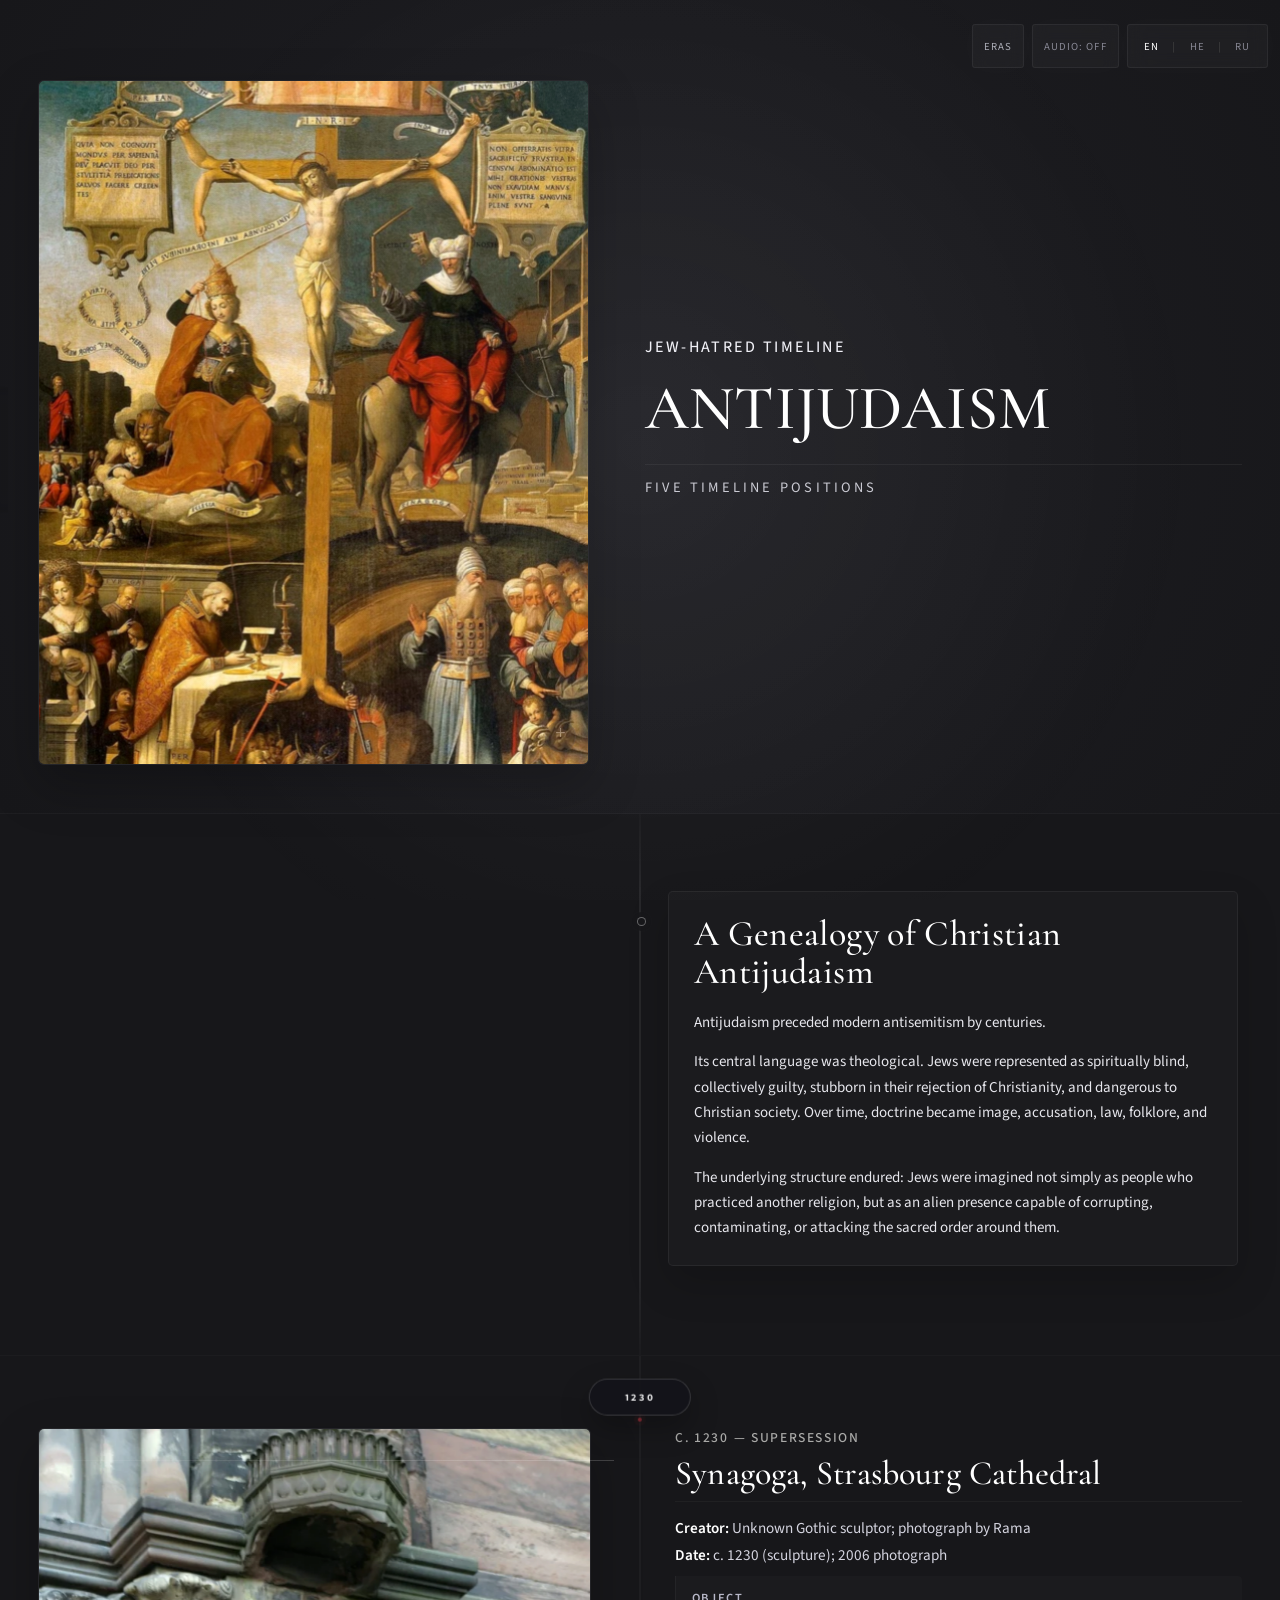
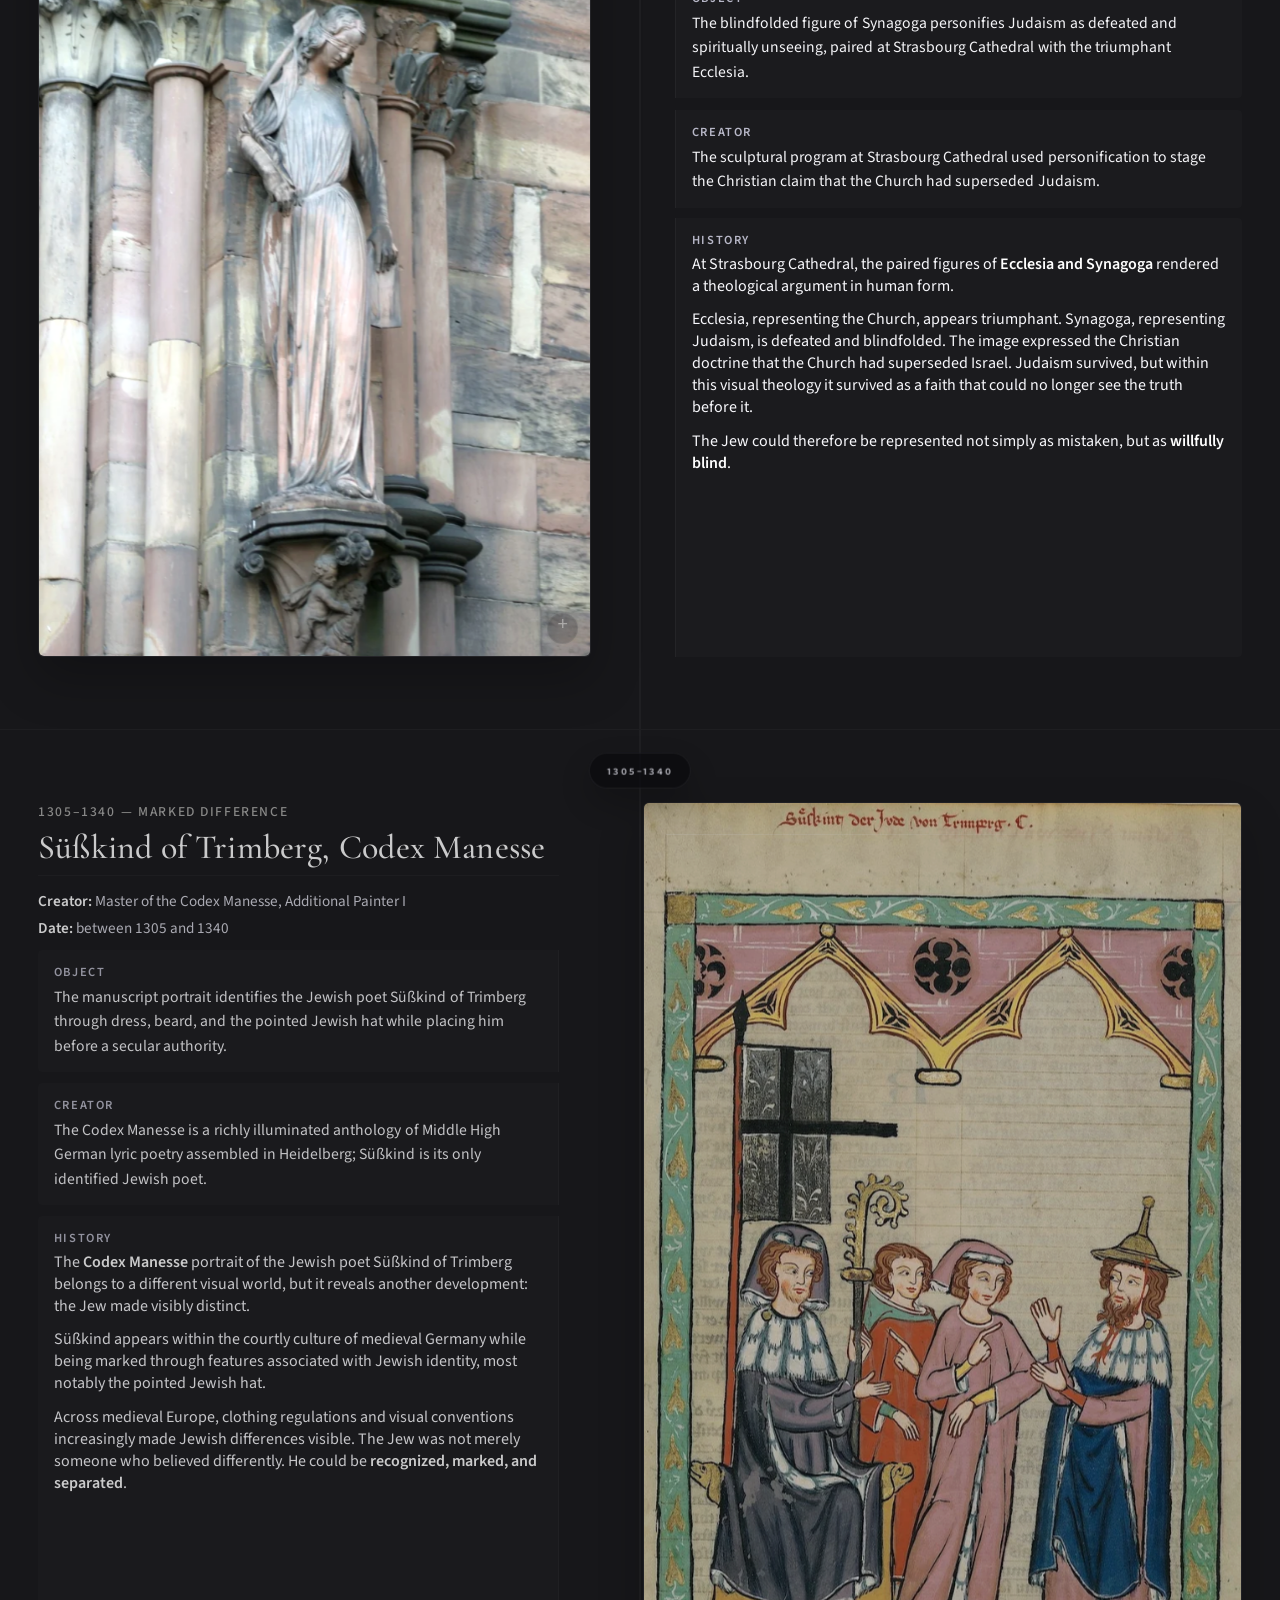
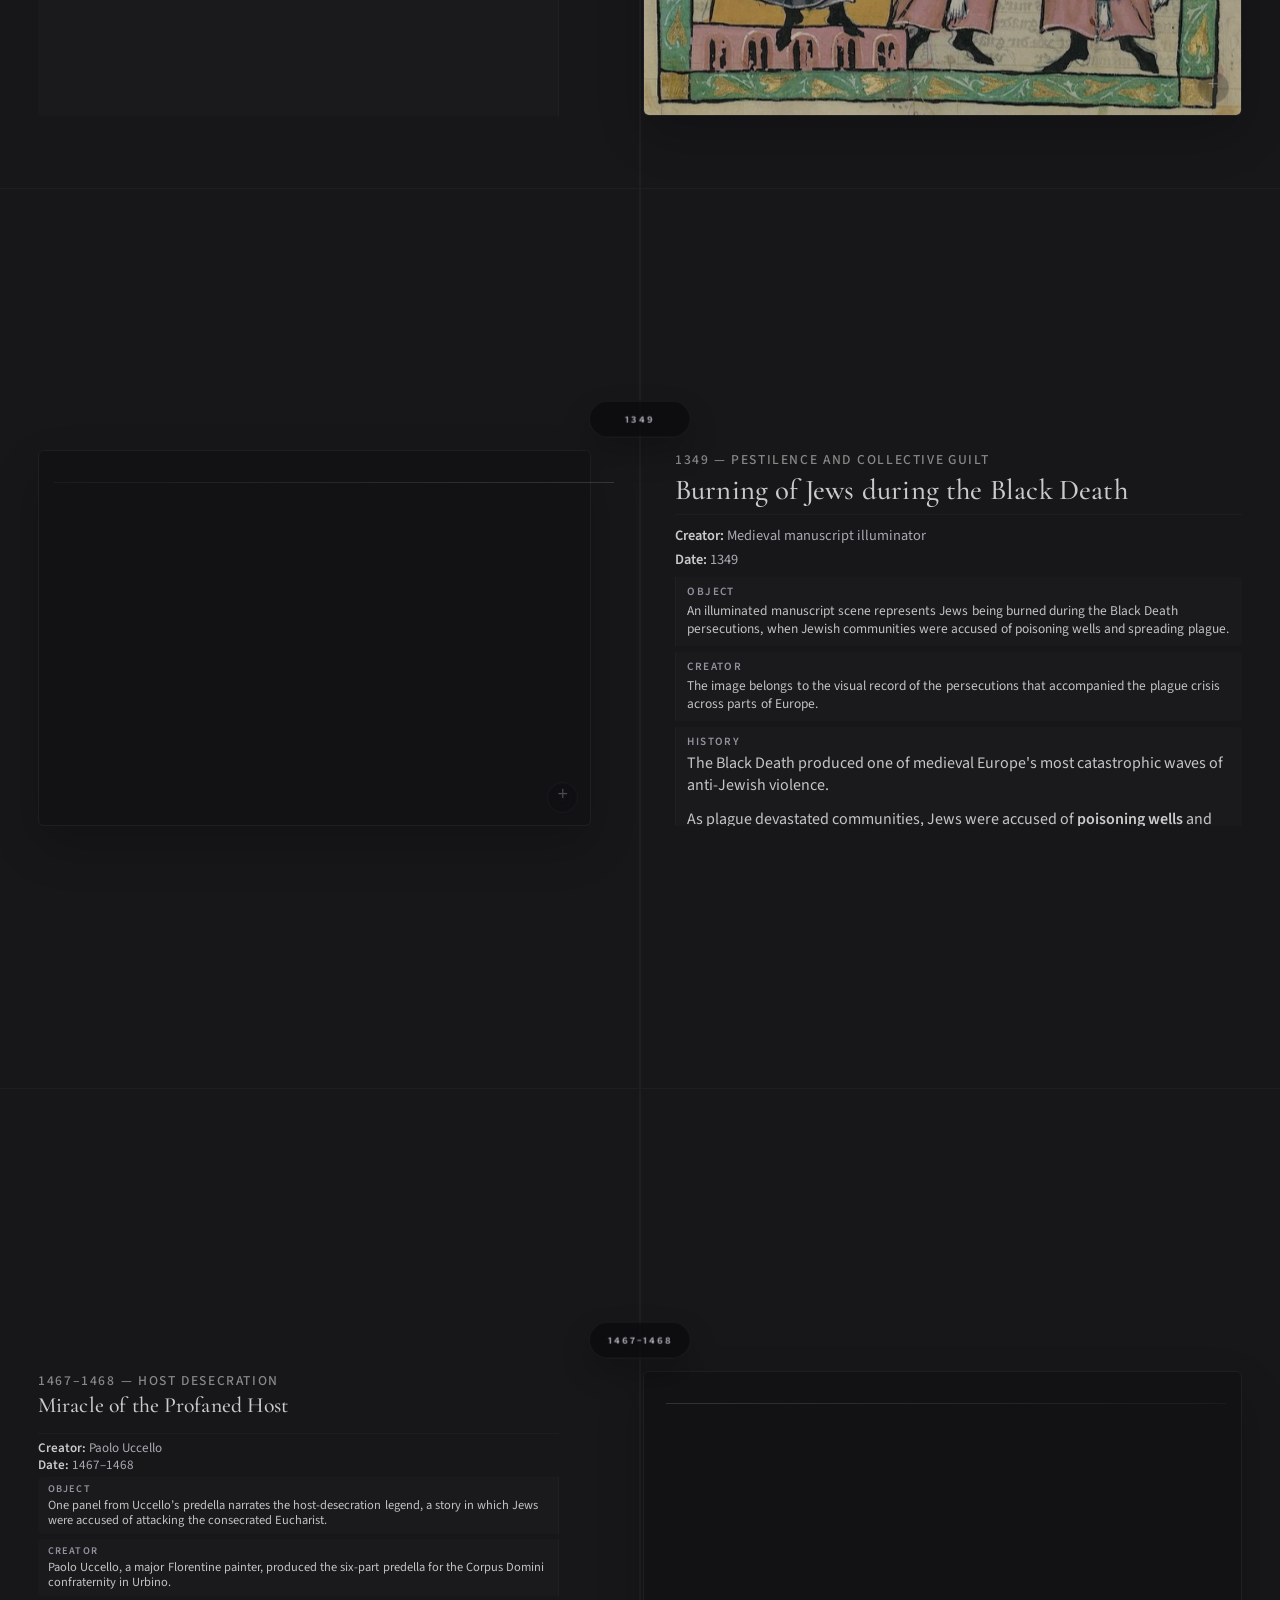
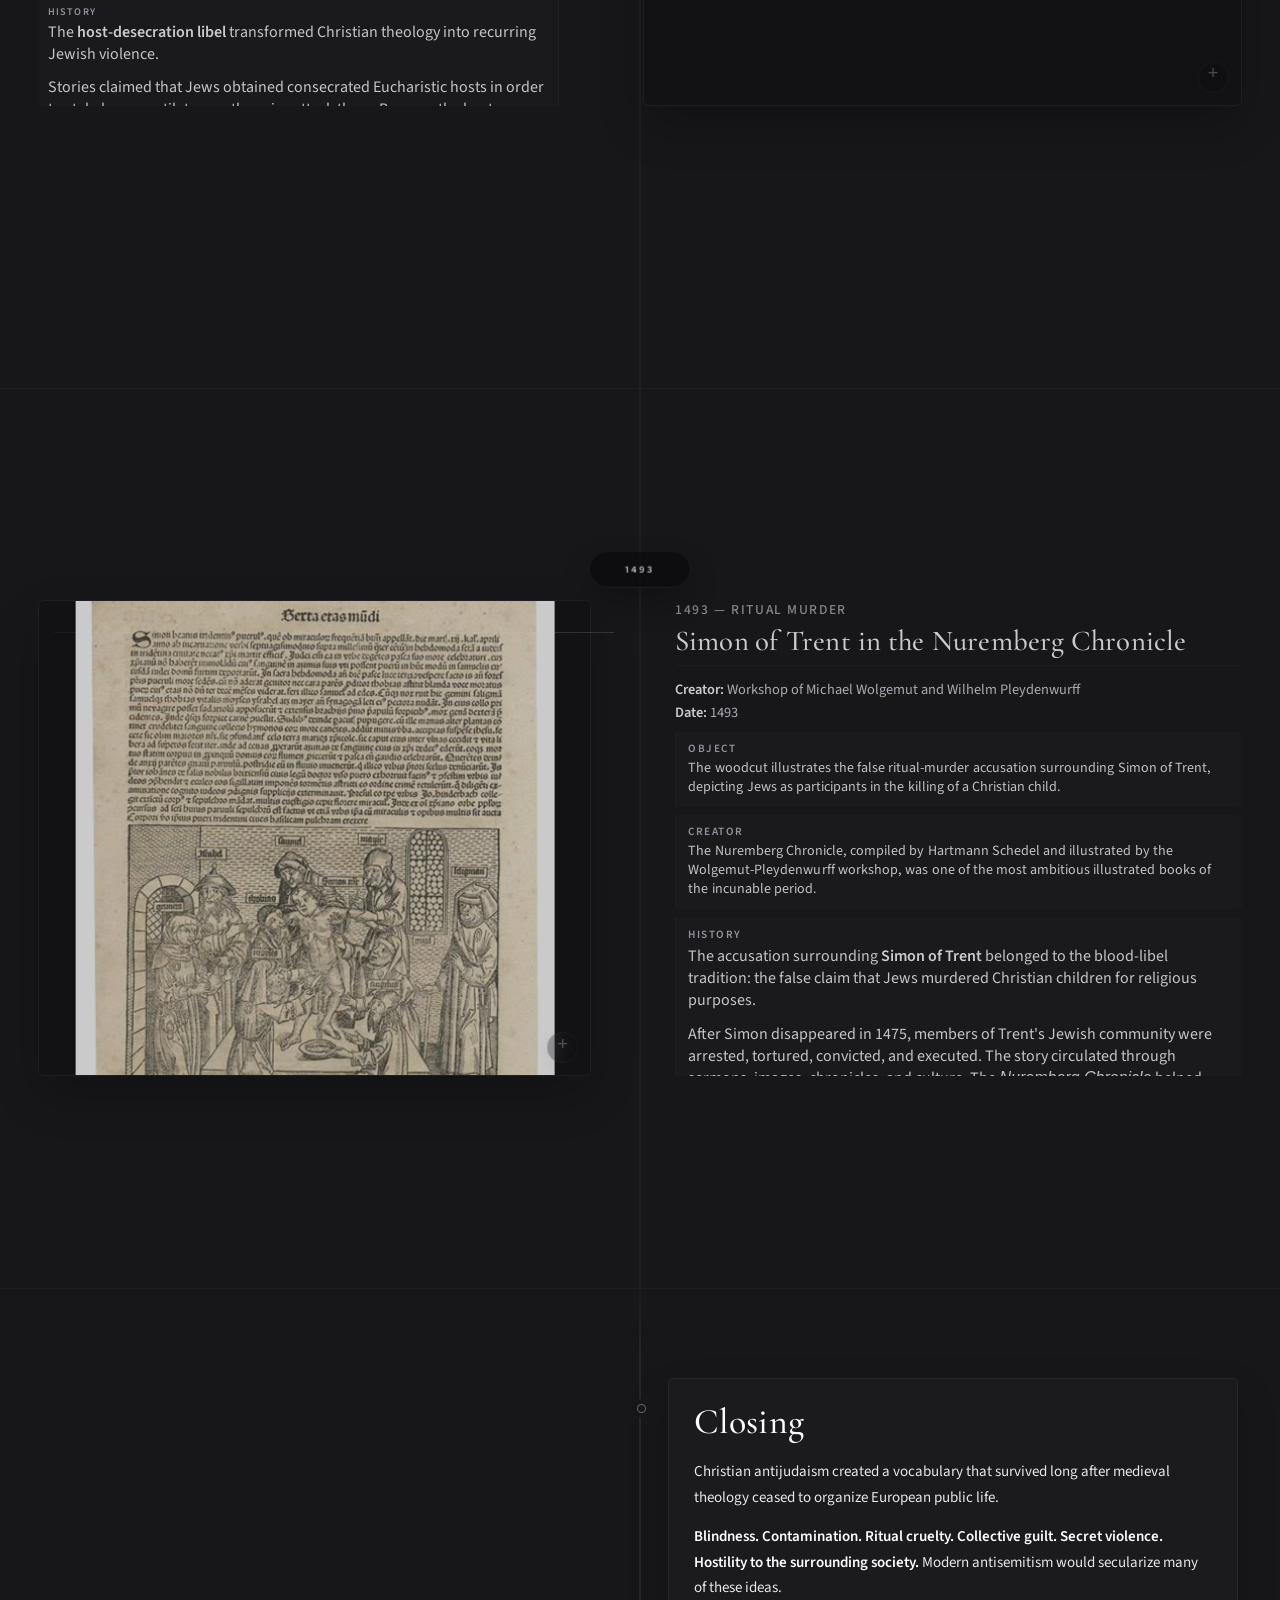
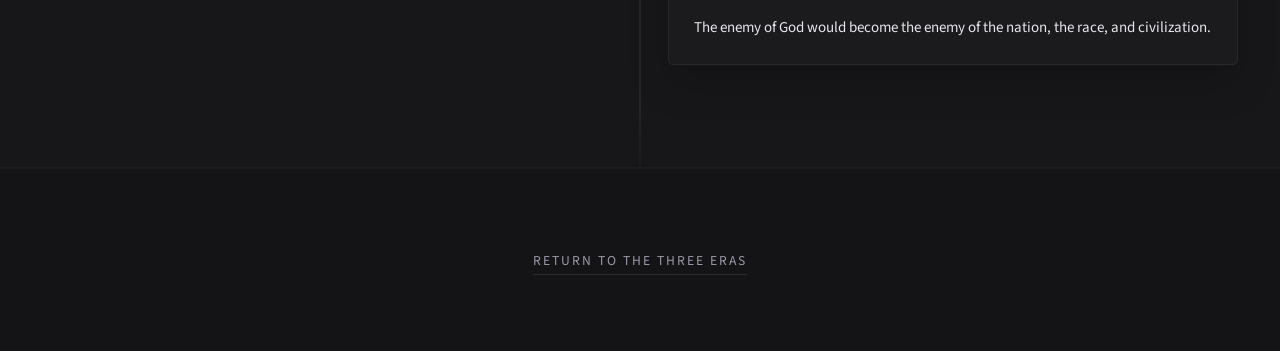
==== commit 8edd440d: "Add files via upload" ====
--- a/antijudaism.html
+++ b/antijudaism.html
@@ -5,12 +5,11 @@
 <meta charset="utf-8"/>
 <meta content="width=device-width, initial-scale=1.0, viewport-fit=cover" name="viewport"/>
 <title>Antijudaism | Jew-Hatred Exhibition</title>
-<link rel="preconnect" href="https://fonts.googleapis.com">
-<link rel="preconnect" href="https://fonts.gstatic.com" crossorigin>
-<link href="https://fonts.googleapis.com/css2?family=Cormorant+Garamond:wght@400;500;600&family=Source+Sans+3:opsz,wght@8..60,300;8..60,400;8..60,500;8..60,600&display=swap" rel="stylesheet">
-
+<link href="https://fonts.googleapis.com" rel="preconnect"/>
+<link crossorigin="" href="https://fonts.gstatic.com" rel="preconnect"/>
+<link href="https://fonts.googleapis.com/css2?family=Cormorant+Garamond:wght@400;500;600&amp;family=Source+Sans+3:opsz,wght@8..60,300;8..60,400;8..60,500;8..60,600&amp;display=swap" rel="stylesheet"/>
 <!-- MINIMALIST GALLERY FAVICON -->
-<link href="data:image/svg+xml;utf8,&lt;svg xmlns='http://www.w3.org/2000/svg' viewBox='0 0 100 100'&gt;&lt;rect width='100' height='100' fill='%2317171a'/&gt;&lt;rect x='30' y='30' width='40' height='40' fill='%23ffffff'/&gt;&lt;/svg&gt;" rel="icon"/>
+<link href="data:image/svg+xml;utf8,&lt;svg xmlns='http://www.w3.org/2000/svg' viewBox='0 0 100 100'&gt;&lt;rect width='100' height='100' fill='%2317171a'/&gt;&lt;rect x='30' y='30' width='40' height='40' fill='%23ffffff'/&gt;&lt;/svg&gt;" rel="icon">
 <style>
         /* BASE CANVAS & BLENDED MATTE GALLERY THEME */
         * {
@@ -1119,7 +1118,6 @@
   .controls-nav{transition:none!important}
 }
 </style>
-
 <style id="final-exhibition-system">
 :root{--museum-sans:"Source Sans 3",-apple-system,BlinkMacSystemFont,"Segoe UI",sans-serif;--museum-serif:"Cormorant Garamond",Georgia,"Times New Roman",serif;--oxblood:#74262d;--oxblood-soft:rgba(116,38,45,.72)}
 body{font-family:var(--museum-sans);font-optical-sizing:auto}
@@ -1223,7 +1221,6 @@
 
 @media(prefers-reduced-motion:reduce){.timeline-section .exhibition-container,.chronology-list,.timeline-node::after{transition:none!important}}
 </style>
-
 <style id="history-side-override">
 /* Desktop: keep History in the text column and prevent it from falling below the artwork frame. */
 @media (min-width: 851px) {
@@ -1272,8 +1269,6 @@
   .info-panel {height:auto !important;max-height:none !important;overflow:visible !important;}
 }
 </style>
-
-
 <style id="v6-gallery-layout-fixes">
 /* Keep the Antizionism hero title on one line on desktop. */
 @media (min-width: 851px) {
@@ -1380,15 +1375,14 @@
   .info-title {margin-bottom:0!important;}
 }
 </style>
-
-
 <style id="v7-static-clarity">
 .info-panel::before,.info-block::before,.info-block::after,.timeline-art-right .info-panel::before,.timeline-art-right .info-panel>.info-block::before,.timeline-art-right .info-panel>.info-block::after{display:none!important;content:none!important}
 .info-category,.info-title,.info-meta,.info-panel>.info-block,.history-panel{flex-shrink:0}
 .exhibit-image-button{cursor:zoom-in!important}
 </style>
 <style id="wall-archive-hidden-style">.wall-archive-hidden{display:none!important}</style>
-</head>
+<link href="final.css" rel="stylesheet">
+</link></link></head>
 <body>
 <!-- LAZY GLIDING AMBIENT LIGHT OVERLAY -->
 <div id="ambient-light"></div>
@@ -1427,7 +1421,11 @@
 <div class="hero-location wave-text" data-en="Five Timeline Positions" data-he="חמישה מיקומים בציר הזמן" data-ru="Пять позиций хронологии">Five Timeline Positions</div>
 </div>
 </div>
-</header>
+</header><section class="genealogy-script genealogy-intro script-right" data-script-language="en"><div class="genealogy-script-inner"><div class="genealogy-script-copy"><h3>A Genealogy of Christian Antijudaism</h3>
+<p>Antijudaism preceded modern antisemitism by centuries.</p>
+<p>Its central language was theological. Jews were represented as spiritually blind, collectively guilty, stubborn in their rejection of Christianity, and dangerous to Christian society. Over time, doctrine became image, accusation, law, folklore, and violence.</p>
+<p>The underlying structure endured: Jews were imagined not simply as people who practiced another religion, but as an alien presence capable of corrupting, contaminating, or attacking the sacred order around them.</p>
+</div></div></section>
 <!-- CHAPTER I: SOVIET ERA -->
 <section class="exhibition-section" data-history-en="Ecclesia and Synagoga became one of medieval Christianity’s most durable visual formulas for representing the displacement of Judaism by the Church." data-history-he="Ecclesia and Synagoga became one of medieval Christianity’s most durable visual formulas for representing the displacement of Judaism by the Church." data-history-ru="Ecclesia and Synagoga became one of medieval Christianity’s most durable visual formulas for representing the displacement of Judaism by the Church.">
 <div class="exhibition-container">
@@ -1447,7 +1445,10 @@
 <div class="info-block"><h4 data-en="Archive" data-he="ארכיון" data-ru="Архив">Archive</h4><p class="wave-p wave-text" data-en="Strasbourg Cathedral; digital photograph by Rama, Wikimedia Commons, CC BY-SA 2.0 France." data-he="Strasbourg Cathedral; digital photograph by Rama, Wikimedia Commons, CC BY-SA 2.0 France." data-ru="Strasbourg Cathedral; digital photograph by Rama, Wikimedia Commons, CC BY-SA 2.0 France.">Strasbourg Cathedral; digital photograph by Rama, Wikimedia Commons, CC BY-SA 2.0 France.</p></div>
 </div>
 </div>
-</section>
+<template class="approved-history-template" data-script-language="en"><p>At Strasbourg Cathedral, the paired figures of <strong>Ecclesia and Synagoga</strong> rendered a theological argument in human form.</p>
+<p>Ecclesia, representing the Church, appears triumphant. Synagoga, representing Judaism, is defeated and blindfolded. The image expressed the Christian doctrine that the Church had superseded Israel. Judaism survived, but within this visual theology it survived as a faith that could no longer see the truth before it.</p>
+<p>The Jew could therefore be represented not simply as mistaken, but as <strong>willfully blind</strong>.</p>
+</template></section>
 <section class="exhibition-section" data-history-en="Medieval visual culture increasingly marked Jews as a distinct social category through recognizable clothing and bodily signs, making religious difference immediately legible." data-history-he="Medieval visual culture increasingly marked Jews as a distinct social category through recognizable clothing and bodily signs, making religious difference immediately legible." data-history-ru="Medieval visual culture increasingly marked Jews as a distinct social category through recognizable clothing and bodily signs, making religious difference immediately legible.">
 <div class="exhibition-container">
 <button aria-label="Examine Süßkind of Trimberg, Codex Manesse" class="art-box interactive-target exhibit-image-button" type="button">
@@ -1466,7 +1467,10 @@
 <div class="info-block"><h4 data-en="Archive" data-he="ארכיון" data-ru="Архив">Archive</h4><p class="wave-p wave-text" data-en="Codex Manesse, fol. 355r; Heidelberg University Library, Cod. Pal. germ. 848; Wikimedia Commons reproduction." data-he="Codex Manesse, fol. 355r; Heidelberg University Library, Cod. Pal. germ. 848; Wikimedia Commons reproduction." data-ru="Codex Manesse, fol. 355r; Heidelberg University Library, Cod. Pal. germ. 848; Wikimedia Commons reproduction.">Codex Manesse, fol. 355r; Heidelberg University Library, Cod. Pal. germ. 848; Wikimedia Commons reproduction.</p></div>
 </div>
 </div>
-</section>
+<template class="approved-history-template" data-script-language="en"><p>The <strong>Codex Manesse</strong> portrait of the Jewish poet Süßkind of Trimberg belongs to a different visual world, but it reveals another development: the Jew made visibly distinct.</p>
+<p>Süßkind appears within the courtly culture of medieval Germany while being marked through features associated with Jewish identity, most notably the pointed Jewish hat.</p>
+<p>Across medieval Europe, clothing regulations and visual conventions increasingly made Jewish differences visible. The Jew was not merely someone who believed differently. He could be <strong>recognized, marked, and separated</strong>.</p>
+</template></section>
 <section class="exhibition-section" data-history-en="The Black Death persecutions demonstrate how older religious suspicions could be converted into collective conspiracy accusations during catastrophe, with entire Jewish communities punished for an imagined hidden crime." data-history-he="The Black Death persecutions demonstrate how older religious suspicions could be converted into collective conspiracy accusations during catastrophe, with entire Jewish communities punished for an imagined hidden crime." data-history-ru="The Black Death persecutions demonstrate how older religious suspicions could be converted into collective conspiracy accusations during catastrophe, with entire Jewish communities punished for an imagined hidden crime.">
 <div class="exhibition-container">
 <button aria-label="Examine Burning of Jews during the Black Death" class="art-box interactive-target exhibit-image-button" type="button">
@@ -1485,7 +1489,11 @@
 <div class="info-block"><h4 data-en="Archive" data-he="ארכיון" data-ru="Архив">Archive</h4><p class="wave-p wave-text" data-en="Medieval manuscript image; public-domain reproduction circulated through Wikimedia Commons." data-he="Medieval manuscript image; public-domain reproduction circulated through Wikimedia Commons." data-ru="Medieval manuscript image; public-domain reproduction circulated through Wikimedia Commons.">Medieval manuscript image; public-domain reproduction circulated through Wikimedia Commons.</p></div>
 </div>
 </div>
-</section>
+<template class="approved-history-template" data-script-language="en"><p>The Black Death produced one of medieval Europe's most catastrophic waves of anti-Jewish violence.</p>
+<p>As plague devastated communities, Jews were accused of <strong>poisoning wells</strong> and deliberately spreading disease. Jewish communities were massacred even in places where authorities attempted to deny or suppress the accusation. A natural catastrophe was caused by a human conspirator.</p>
+<p>The accusation established a durable pattern: when society suffered from forces that were frightening, invisible, and difficult to explain, Jews could be imagined as the hidden authors of the disaster.</p>
+<p>The Jew had become not only spiritually dangerous .</p>
+</template></section>
 <section class="exhibition-section" data-history-en="Host-desecration legends transformed Christian theology into an accusation of physical Jewish violence against Christ’s body, and helped legitimate persecution through a highly visual narrative." data-history-he="Host-desecration legends transformed Christian theology into an accusation of physical Jewish violence against Christ’s body, and helped legitimate persecution through a highly visual narrative." data-history-ru="Host-desecration legends transformed Christian theology into an accusation of physical Jewish violence against Christ’s body, and helped legitimate persecution through a highly visual narrative.">
 <div class="exhibition-container">
 <button aria-label="Examine Miracle of the Profaned Host" class="art-box interactive-target exhibit-image-button" type="button">
@@ -1504,7 +1512,11 @@
 <div class="info-block"><h4 data-en="Archive" data-he="ארכיון" data-ru="Архив">Archive</h4><p class="wave-p wave-text" data-en="Paolo Uccello, Miracle of the Profaned Host, tempera on panel; public-domain reproduction via Wikimedia Commons / Web Gallery of Art." data-he="Paolo Uccello, Miracle of the Profaned Host, tempera on panel; public-domain reproduction via Wikimedia Commons / Web Gallery of Art." data-ru="Paolo Uccello, Miracle of the Profaned Host, tempera on panel; public-domain reproduction via Wikimedia Commons / Web Gallery of Art.">Paolo Uccello, Miracle of the Profaned Host, tempera on panel; public-domain reproduction via Wikimedia Commons / Web Gallery of Art.</p></div>
 </div>
 </div>
-</section>
+<template class="approved-history-template" data-script-language="en"><p>The <strong>host-desecration libel</strong> transformed Christian theology into recurring Jewish violence.</p>
+<p>Stories claimed that Jews obtained consecrated Eucharistic hosts in order to stab, burn, mutilate, or otherwise attack them. Because the host represented the body of Christ, the alleged act recreated the Crucifixion. Paolo Uccello's <em>Miracle of the Profaned Host</em> placed this accusation within one of Renaissance Italy's most sophisticated visual cultures.</p>
+<p>The Jew was imagined as unable to stop attacking Christ even centuries after his death.</p>
+<p>Theological rejection had become <strong>ritual aggression</strong>.</p>
+</template></section>
 <section class="exhibition-section" data-history-en="The Simon of Trent cult gave the blood libel an exceptionally powerful printed afterlife, turning an accusation already used against Jews into a reproducible image for a mass reading public." data-history-he="The Simon of Trent cult gave the blood libel an exceptionally powerful printed afterlife, turning an accusation already used against Jews into a reproducible image for a mass reading public." data-history-ru="The Simon of Trent cult gave the blood libel an exceptionally powerful printed afterlife, turning an accusation already used against Jews into a reproducible image for a mass reading public.">
 <div class="exhibition-container">
 <button aria-label="Examine Simon of Trent in the Nuremberg Chronicle" class="art-box interactive-target exhibit-image-button" type="button">
@@ -1523,12 +1535,20 @@
 <div class="info-block"><h4 data-en="Archive" data-he="ארכיון" data-ru="Архив">Archive</h4><p class="wave-p wave-text" data-en="Hartmann Schedel, Nuremberg Chronicle, 1493; public-domain reproduction via Wikimedia Commons." data-he="Hartmann Schedel, Nuremberg Chronicle, 1493; public-domain reproduction via Wikimedia Commons." data-ru="Hartmann Schedel, Nuremberg Chronicle, 1493; public-domain reproduction via Wikimedia Commons.">Hartmann Schedel, Nuremberg Chronicle, 1493; public-domain reproduction via Wikimedia Commons.</p></div>
 </div>
 </div>
-</section>
+<template class="approved-history-template" data-script-language="en"><p>The accusation surrounding <strong>Simon of Trent</strong> belonged to the blood-libel tradition: the false claim that Jews murdered Christian children for religious purposes.</p>
+<p>After Simon disappeared in 1475, members of Trent's Jewish community were arrested, tortured, convicted, and executed. The story circulated through sermons, images, chronicles, and culture. The <em>Nuremberg Chronicle</em> helped give this a durable visual form.</p>
+<p>Here several older themes converged: Jewish secrecy, collective guilt, hatred of Christianity, ritual violence, and danger to children. The Jew was no longer merely an enemy of Christian truth.</p>
+<p>He could be imagined as the <strong>enemy of Christianity</strong>.</p>
+</template></section><section class="genealogy-script genealogy-closing script-right" data-script-language="en"><div class="genealogy-script-inner"><div class="genealogy-script-copy"><h3>Closing</h3>
+<p>Christian antijudaism created a vocabulary that survived long after medieval theology ceased to organize European public life.</p>
+<p><strong>Blindness. Contamination. Ritual cruelty. Collective guilt. Secret violence. Hostility to the surrounding society.</strong> Modern antisemitism would secularize many of these ideas.</p>
+<p>The enemy of God would become the enemy of the nation, the race, and civilization.</p>
+</div></div></section>
 </main>
 <!-- EXHIBITION FOOTER STATEMENT -->
 <footer class="exhibition-footer">
 <a class="statement-link wave-text" data-en="Return to the Three Eras" data-he="חזרה לשלוש התקופות" data-ru="Вернуться к трём эпохам" href="index.html">Return to the Three Eras</a>
 </footer>
 <!-- INTERACTIVE JAVASCRIPT -->
-<script src="gallery.js"></script></body>
+<script src="gallery.js"></script><script src="final.js"></script></body>
 </html>
--- a/final.css
+++ b/final.css
@@ -0,0 +1,184 @@
+/* STOPAZ FINAL RESPONSIVE + MOTION SYSTEM — 2026-08-16 */
+:root{--final-side:clamp(20px,3vw,44px);--final-mobile-side:20px;--final-ease:cubic-bezier(.16,1,.3,1)}
+html,body{width:100%;max-width:100%;overflow-x:clip;overscroll-behavior-x:none}
+@supports not (overflow:clip){html,body{overflow-x:hidden}}
+img,picture,svg,video{max-width:100%}
+.home-title,.hero-title{white-space:nowrap!important;max-width:100%;overflow:visible}
+.hero-title{font-size:clamp(2.9rem,4.05vw,3.85rem)!important;letter-spacing:.002em!important}
+.hero-section,.hero-container,.hero-header-text,.hero-title{min-width:0;max-width:100%}
+.hero-container>*{min-width:0;max-width:100%}
+.home-page .home-main{width:min(1180px,100%);padding-left:var(--final-side);padding-right:var(--final-side)}
+.home-page .era-grid{width:min(1020px,100%);gap:clamp(22px,2.1vw,34px)}
+.home-page .era-card{overflow:hidden}
+.home-page .era-head{background:rgba(17,17,21,.97)}
+.home-page .era-arrow{opacity:.72}
+@media (hover:hover) and (pointer:fine){
+  .home-page .era-card.pop-in:hover,.home-page .era-card.pop-in:focus-visible{
+    transform:translateY(-18px) scale(1.026)!important;
+    border-color:rgba(255,255,255,.17)!important;
+    box-shadow:0 42px 86px rgba(0,0,0,.58),0 0 32px rgba(255,255,255,.045)!important
+  }
+  .home-page .era-card.pop-in:hover .era-image,.home-page .era-card.pop-in:focus-visible .era-image{
+    filter:brightness(1.17) contrast(1.10)!important
+  }
+  .art-box.pop-in:hover,.art-box.pop-in:focus-visible{
+    transform:translateY(-18px) scale(1.026)!important;
+    border-color:rgba(255,255,255,.17)!important;
+    box-shadow:0 42px 86px rgba(0,0,0,.56),0 0 28px rgba(255,255,255,.04)!important
+  }
+  .art-box:hover .museum-frame img.gallery-image.is-loaded,.art-box:focus-visible .museum-frame img.gallery-image.is-loaded{
+    filter:brightness(1.16) contrast(1.12)!important
+  }
+  .museum-frame img.gallery-image.quality-source-limited{--hover-zoom:1.06!important}
+  .museum-frame img.gallery-image.quality-standard{--hover-zoom:1.12!important}
+  .museum-frame img.gallery-image.quality-hires{--hover-zoom:1.16!important}
+  .info-panel>.info-block.archive-stagger-block.pop-in:hover,
+  .history-panel.archive-stagger-block.pop-in:hover{
+    transform:translateY(-18px) scale(1.026)!important;
+    filter:brightness(1.14)!important;
+    background:rgba(255,255,255,.065)!important;
+    border-color:rgba(255,255,255,.24)!important;
+    box-shadow:0 28px 50px rgba(0,0,0,.32),0 0 20px rgba(255,255,255,.035)!important
+  }
+}
+@media (hover:none),(pointer:coarse){.home-page .era-card.pop-in:hover,.home-page .era-card:active{transform:none!important}.art-box.pop-in:hover,.info-block.pop-in:hover,.history-panel.pop-in:hover{transform:none!important}.art-box:hover .museum-frame img,.era-card:hover .era-image{transform:none!important}}
+.hero-section{padding-inline:var(--final-side)!important}
+.hero-container{max-width:1220px!important;grid-template-columns:minmax(0,.96fr) minmax(0,1.04fr)!important;gap:clamp(2.5rem,4.4vw,4.8rem)!important}
+.hero-header-text{min-width:0}
+.hero-subtitle{font-size:clamp(1rem,1.25vw,1.24rem)!important;letter-spacing:.15em!important}
+.hero-location{font-size:.9rem!important;letter-spacing:.22em!important}
+.exhibition-section{padding-inline:var(--final-side)!important}
+.exhibition-container{max-width:1220px!important}
+.info-panel{min-width:0}
+.info-title{overflow-wrap:normal!important;word-break:normal!important}
+.info-panel>.info-block.archive-stagger-block,.history-panel.archive-stagger-block{transition-duration:.58s,.68s,.58s,.5s,.5s,.5s!important}
+#catalog-turn-layer{position:fixed;inset:0;z-index:6200;pointer-events:none;perspective:2000px;-webkit-perspective:2000px;background:rgba(8,8,11,0);overflow:hidden;transition:background .54s ease}
+#catalog-turn-layer.is-turning{background:rgba(8,8,11,.58)}
+.catalog-turn-destination{position:absolute;left:var(--turn-left);top:var(--turn-top);width:var(--turn-width);height:var(--turn-height);border-radius:6px;background:radial-gradient(circle at 52% 42%,#25252b 0%,#17171a 56%,#101013 100%);border:1px solid rgba(255,255,255,.06);box-shadow:0 28px 80px rgba(0,0,0,.46);opacity:.18;transform:scale(.988);transition:left .78s var(--final-ease),top .78s var(--final-ease),width .78s var(--final-ease),height .78s var(--final-ease),border-radius .78s var(--final-ease),opacity .48s ease,transform .78s var(--final-ease)}
+#catalog-turn-layer.is-turning .catalog-turn-destination{left:0;top:0;width:100vw;height:100dvh;border-radius:0;opacity:1;transform:scale(1)}
+.catalog-turn-sheet{position:absolute;left:var(--turn-left);top:var(--turn-top);width:var(--turn-width);height:var(--turn-height);border-radius:6px;overflow:hidden;transform-origin:left center;-webkit-transform-origin:left center;transform-style:preserve-3d;-webkit-transform-style:preserve-3d;backface-visibility:hidden;-webkit-backface-visibility:hidden;box-shadow:0 28px 76px rgba(0,0,0,.52);will-change:transform,opacity,filter}
+.catalog-turn-sheet>.door-front{position:absolute!important;inset:0!important;width:100%!important;height:100%!important;transform:none!important}
+.catalog-turn-sheet::before{content:"";position:absolute;z-index:20;inset:-2% -8%;pointer-events:none;background:linear-gradient(90deg,transparent 0 58%,rgba(255,255,255,.18) 68%,rgba(8,8,12,.38) 78%,transparent 92%);opacity:0;transform:translateX(28%);mix-blend-mode:soft-light}
+.catalog-turn-sheet::after{content:"";position:absolute;z-index:19;top:0;right:0;width:18%;height:100%;pointer-events:none;background:linear-gradient(90deg,transparent,rgba(0,0,0,.48));opacity:0}
+#catalog-turn-layer.is-turning .catalog-turn-sheet{animation:catalogTurn .82s cubic-bezier(.22,.76,.18,1) both}
+#catalog-turn-layer.is-turning .catalog-turn-sheet::before{animation:catalogFoldLight .82s ease both}
+#catalog-turn-layer.is-turning .catalog-turn-sheet::after{animation:catalogEdgeShade .82s ease both}
+@keyframes catalogTurn{0%{transform:translate3d(0,0,0) rotateY(0deg);clip-path:polygon(0 0,100% 0,100% 100%,0 100%);opacity:1;filter:brightness(1)}22%{transform:translate3d(4px,-2px,30px) rotateY(-8deg) rotateZ(-.08deg);clip-path:polygon(0 0,98% 0,94% 100%,0 100%);opacity:1;filter:brightness(1.03)}55%{transform:translate3d(-2px,-4px,66px) rotateY(-28deg) rotateZ(-.18deg);clip-path:polygon(0 0,84% 0,69% 100%,0 100%);opacity:1;filter:brightness(.97)}78%{transform:translate3d(-10px,-2px,42px) rotateY(-47deg) rotateZ(-.12deg);clip-path:polygon(0 0,58% 0,37% 100%,0 100%);opacity:.94;filter:brightness(.86)}100%{transform:translate3d(-34px,0,0) rotateY(-62deg);clip-path:polygon(0 0,10% 0,0 100%,0 100%);opacity:0;filter:brightness(.72)}}
+@keyframes catalogFoldLight{0%,8%{opacity:0;transform:translateX(32%)}34%{opacity:.8;transform:translateX(8%)}72%{opacity:.42;transform:translateX(-34%)}100%{opacity:0;transform:translateX(-72%)}}
+@keyframes catalogEdgeShade{0%{opacity:0}30%{opacity:.28}72%{opacity:.78}100%{opacity:.2}}
+body.catalog-turning .home-intro,body.catalog-turning .desktop-connector,body.catalog-turning .controls-nav,body.catalog-turning .site-brand-link,body.catalog-turning .era-card:not(.catalog-turn-source){opacity:.16!important;transition:opacity .34s ease!important}
+body.catalog-turning .era-card.catalog-turn-source{opacity:0!important}
+@media(max-width:850px){
+  :root{--final-mobile-side:clamp(18px,5vw,24px)}
+  .home-page .site-brand-link,.home-page .controls-nav{position:absolute!important}
+  .home-page .site-brand-link{top:max(.85rem,env(safe-area-inset-top))!important;right:var(--final-mobile-side)!important;width:7.2rem!important}
+  .home-page .controls-nav{top:max(.78rem,env(safe-area-inset-top))!important;left:var(--final-mobile-side)!important;gap:.28rem!important;max-width:calc(100vw - 10rem)!important;flex-wrap:nowrap!important}
+  [dir="rtl"] .home-page .site-brand-link{right:auto!important;left:var(--final-mobile-side)!important}
+  [dir="rtl"] .home-page .controls-nav{left:auto!important;right:var(--final-mobile-side)!important}
+  .home-page .nav-box{font-size:.58rem!important;letter-spacing:.055em!important;padding:3px 4px!important}
+  .home-page .lang-btn,.home-page .audio-btn{min-width:32px!important;min-height:34px!important;padding:0 2px!important}
+  .home-page .home-main{padding:7.2rem var(--final-mobile-side) 5rem!important}
+  .home-page .home-intro{width:100%;overflow:visible}
+  .home-page .home-title{font-size:clamp(2.55rem,12.1vw,3.5rem)!important;line-height:.92!important;letter-spacing:.018em!important}
+  .home-page .era-grid{display:flex!important;flex-direction:column!important;align-items:stretch!important;width:100%!important;gap:5rem!important;margin-top:4.5rem!important;padding-bottom:2rem!important}
+  .home-page .era-grid::before{top:-4.5rem!important;bottom:2.5rem!important;opacity:.65}
+  .home-page .era-card{width:100%!important;max-width:560px!important;margin-inline:auto!important;aspect-ratio:1/1!important;border-radius:7px!important}
+  .home-page .era-head{height:4.4rem!important;padding:.8rem .5rem!important}
+  .home-page .era-title{font-size:clamp(1.5rem,6.4vw,1.9rem)!important}
+  .home-page .mobile-node{top:-4.15rem!important}
+  .hero-section{min-height:auto!important;padding:7rem var(--final-mobile-side) 4.7rem!important;align-items:flex-start!important;width:100%!important;max-width:100%!important;overflow:hidden!important}
+  .hero-container{width:100%!important;max-width:100%!important;min-width:0!important;overflow:hidden!important}
+  .hero-container>*{min-width:0!important;max-width:100%!important}
+  .hero-container{display:grid!important;grid-template-columns:1fr!important;gap:2rem!important;padding:0!important;width:100%!important}
+  .hero-container>.art-box{grid-column:1!important;grid-row:1!important;width:100%!important}
+  .hero-header-text{grid-column:1!important;grid-row:2!important;gap:.78rem!important;transform:none!important;min-width:0}
+  .hero-title{font-size:clamp(2rem,8.9vw,3rem)!important;line-height:.98!important;width:100%!important}
+  .hero-subtitle{font-size:.82rem!important;letter-spacing:.14em!important;line-height:1.35!important}
+  .hero-location{margin-top:.2rem!important;font-size:.72rem!important;letter-spacing:.2em!important;padding-top:.7rem!important}
+  .exhibition-section{min-height:auto!important;padding:5rem var(--final-mobile-side) 5.9rem!important}
+  .exhibition-container{display:grid!important;grid-template-columns:1fr!important;gap:1.65rem!important;padding:0!important;width:100%!important}
+  .timeline-art-right .art-box,.timeline-art-left .art-box{grid-column:1!important;grid-row:1!important}
+  .timeline-art-right .info-panel,.timeline-art-left .info-panel{grid-column:1!important;grid-row:2!important;padding:0!important}
+  .art-box{width:100%!important;margin:0!important}
+  .museum-frame{min-height:0!important;max-height:none!important}
+  .museum-frame img{max-height:none!important}
+  .info-panel{gap:.72rem!important;height:auto!important;max-height:none!important;overflow:visible!important}
+  .info-category{font-size:.79rem!important;line-height:1.32!important;letter-spacing:.12em!important;margin-top:.15rem!important}
+  .info-title{font-size:clamp(1.85rem,8.5vw,2.7rem)!important;line-height:1.01!important;margin:.1rem 0 .38rem!important;padding-bottom:.55rem!important}
+  .info-meta{font-size:.9rem!important;line-height:1.45!important;gap:.22rem!important;margin-bottom:.3rem!important}
+  .info-panel>.info-block,.history-panel{padding:1rem 1.05rem!important;margin-top:.25rem!important;border-radius:4px!important}
+  .info-block h4,.history-panel h4{font-size:.7rem!important;letter-spacing:.14em!important;margin-bottom:.42rem!important}
+  .wave-p{font-size:.96rem!important;line-height:1.55!important}
+  .history-panel{margin-top:.9rem!important}
+  .chronology-rail{left:var(--final-mobile-side)!important;right:auto!important;bottom:auto!important;top:max(5.1rem,calc(env(safe-area-inset-top) + 4.1rem))!important}
+  [dir="rtl"] .chronology-rail{left:auto!important;right:var(--final-mobile-side)!important}
+  .controls-nav{top:max(.85rem,env(safe-area-inset-top))!important;right:var(--final-mobile-side)!important;gap:.32rem!important}
+  .controls-nav .nav-box{font-size:.61rem!important;letter-spacing:.08em!important;padding:4px 6px!important}
+  #catalog-turn-layer.is-turning .catalog-turn-sheet,#catalog-turn-layer.is-turning .catalog-turn-sheet::before,#catalog-turn-layer.is-turning .catalog-turn-sheet::after{animation-duration:.68s}
+  .catalog-turn-destination{transition-duration:.65s}
+}
+@media(max-width:430px){.home-page .site-brand-link{width:6.8rem!important}.home-page .controls-nav{max-width:calc(100vw - 9.2rem)!important}.home-page .home-main{padding-left:18px!important;padding-right:18px!important}.home-page .era-grid{gap:4.65rem!important}.hero-section,.exhibition-section{padding-left:18px!important;padding-right:18px!important}}
+@media(prefers-reduced-motion:reduce){#catalog-turn-layer{display:none!important}.home-title,.hero-title{transition:none!important}}
+/* Destination art is revealed beneath the turning catalogue page. */
+.catalog-turn-destination{background-color:#17171a;background-blend-mode:normal;filter:saturate(.82) brightness(.72);transition:left .78s var(--final-ease),top .78s var(--final-ease),width .78s var(--final-ease),height .78s var(--final-ease),border-radius .78s var(--final-ease),opacity .48s ease,transform .78s var(--final-ease),filter .62s ease!important}
+#catalog-turn-layer.is-turning .catalog-turn-destination{filter:saturate(.88) brightness(.82)}
+/* Compact top chrome for 375–430px phones without sacrificing readable labels. */
+@media(max-width:430px){
+  .home-page .site-brand-link{width:6.25rem!important}
+  .home-page .controls-nav{gap:.18rem!important;max-width:calc(100vw - 8.7rem)!important}
+  .home-page .nav-box{font-size:.54rem!important;letter-spacing:.04em!important;padding:2px 3px!important;gap:.04rem!important}
+  .home-page .lang-btn,.home-page .audio-btn{min-width:27px!important;min-height:34px!important;padding:0 1px!important}
+}
+@media(max-width:430px){.home-page .lang-btn{min-width:25px!important}.home-page .audio-btn{min-width:27px!important}}
+
+
+/* APPROVED GENEALOGY SCRIPT LAYER — English copy supplied verbatim by the user. */
+html:not([lang="en"]) .genealogy-script[data-script-language="en"],
+html:not([lang="en"]) .approved-history-render[data-script-language="en"]{display:none!important}
+.genealogy-script{position:relative;z-index:2;width:100%;padding:clamp(4.8rem,7vw,7rem) var(--final-side);border-bottom:1px solid rgba(255,255,255,.025)}
+.genealogy-script::before{content:"";position:absolute;left:50%;top:0;bottom:0;width:1px;transform:translateX(-50%);background:linear-gradient(to bottom,rgba(255,255,255,.035),rgba(255,255,255,.14) 14%,rgba(255,255,255,.14) 86%,rgba(255,255,255,.035));pointer-events:none}
+.genealogy-script-inner{width:min(1220px,100%);margin:0 auto;display:grid;grid-template-columns:minmax(0,1fr) minmax(0,1fr);gap:clamp(2.5rem,4.4vw,4.8rem);position:relative}
+.genealogy-script-copy{position:relative;max-width:570px;padding:1.45rem 1.55rem 1.5rem;background:rgba(255,255,255,.018);border:1px solid rgba(255,255,255,.055);border-radius:5px;box-shadow:0 18px 42px rgba(0,0,0,.16)}
+.genealogy-script.script-right .genealogy-script-copy{grid-column:2}
+.genealogy-script.script-left .genealogy-script-copy{grid-column:1}
+.genealogy-script-copy::before{content:"";position:absolute;top:1.55rem;width:7px;height:7px;border-radius:50%;background:#17171a;border:1px solid rgba(255,255,255,.34);box-shadow:0 0 0 5px rgba(23,23,26,.9),0 0 15px rgba(255,255,255,.055)}
+.genealogy-script.script-right .genealogy-script-copy::before{left:calc(-1 * clamp(2.5rem,4.4vw,4.8rem) / 2 - 4px)}
+.genealogy-script.script-left .genealogy-script-copy::before{right:calc(-1 * clamp(2.5rem,4.4vw,4.8rem) / 2 - 4px)}
+.genealogy-script-copy h3{font-family:var(--museum-serif,"Cormorant Garamond",Georgia,serif);font-size:clamp(1.85rem,2.8vw,2.55rem);font-weight:500;line-height:1.05;color:#fff;letter-spacing:.01em;margin:0 0 1.2rem}
+.genealogy-marker .genealogy-script-copy h3{font-size:clamp(1.45rem,2.15vw,1.9rem)}
+.genealogy-script-copy p{font-family:var(--museum-sans,"Source Sans 3",sans-serif);font-size:clamp(.94rem,1.02vw,1.02rem);line-height:1.68;color:#e7e7ed;margin:.9rem 0 0}
+.genealogy-script-copy p:first-of-type{margin-top:0}
+.genealogy-script-copy strong{color:#fff;font-weight:600}.genealogy-script-copy em{color:#f0f0f4}
+.genealogy-intro{padding-top:clamp(4.2rem,6vw,6rem);padding-bottom:clamp(5rem,7vw,7rem)}
+.genealogy-closing{padding-top:clamp(5rem,7vw,7rem);padding-bottom:clamp(6rem,8vw,8rem)}
+.approved-history-template{display:none!important}
+.approved-history-render{display:block}
+.approved-history-render p{font-size:inherit;line-height:inherit;color:inherit;min-height:0;margin:0 0 .72rem}
+.approved-history-render p:last-child{margin-bottom:0}
+.approved-history-render strong{color:#fff;font-weight:600}.approved-history-render em{color:#f4f4f7}
+html[lang="en"] .history-panel.has-approved-history>.approved-history-original{display:none!important}
+@media (hover:hover) and (pointer:fine){
+  .genealogy-marker .genealogy-script-copy{transition:transform .62s cubic-bezier(.16,1,.3,1),background .5s ease,border-color .5s ease,box-shadow .62s cubic-bezier(.16,1,.3,1),filter .5s ease}
+  .genealogy-marker .genealogy-script-copy:hover{transform:translateY(-14px) scale(1.018);filter:brightness(1.1);background:rgba(255,255,255,.045);border-color:rgba(255,255,255,.16);box-shadow:0 26px 48px rgba(0,0,0,.28),0 0 18px rgba(255,255,255,.025)}
+}
+@media(max-width:850px){
+  .genealogy-script{padding:4.25rem var(--final-mobile-side,20px) 4.8rem}
+  .genealogy-script::before{display:none}
+  .genealogy-script-inner{display:block;width:100%}
+  .genealogy-script-copy{max-width:none;width:100%;padding:1.25rem 1.15rem 1.3rem}
+  .genealogy-script-copy::before{display:none}
+  .genealogy-script-copy h3{font-size:clamp(1.75rem,8vw,2.35rem);line-height:1.04;margin-bottom:1rem}
+  .genealogy-marker .genealogy-script-copy h3{font-size:clamp(1.35rem,6.6vw,1.75rem)}
+  .genealogy-script-copy p{font-size:.96rem;line-height:1.6}
+  .genealogy-intro{padding-top:3.7rem;padding-bottom:4.5rem}
+  .genealogy-closing{padding-top:4.5rem;padding-bottom:5.4rem}
+  .approved-history-render p{font-size:.96rem!important;line-height:1.58!important;margin-bottom:.72rem!important}
+}
+
+/* Keep long approved History beside its artwork on desktop by extending the museum matte, not by forcing a scrollbar. */
+@media(min-width:851px){
+  .approved-history-section .history-panel{max-height:none!important;overflow:visible!important}
+  .approved-history-section .art-box{min-height:var(--approved-art-height,auto)!important}
+  .approved-history-section .art-box .museum-frame{min-height:100%!important;height:100%!important;max-height:none!important;align-items:center!important}
+  .approved-history-section .art-box .museum-frame img{flex:0 0 auto}
+}
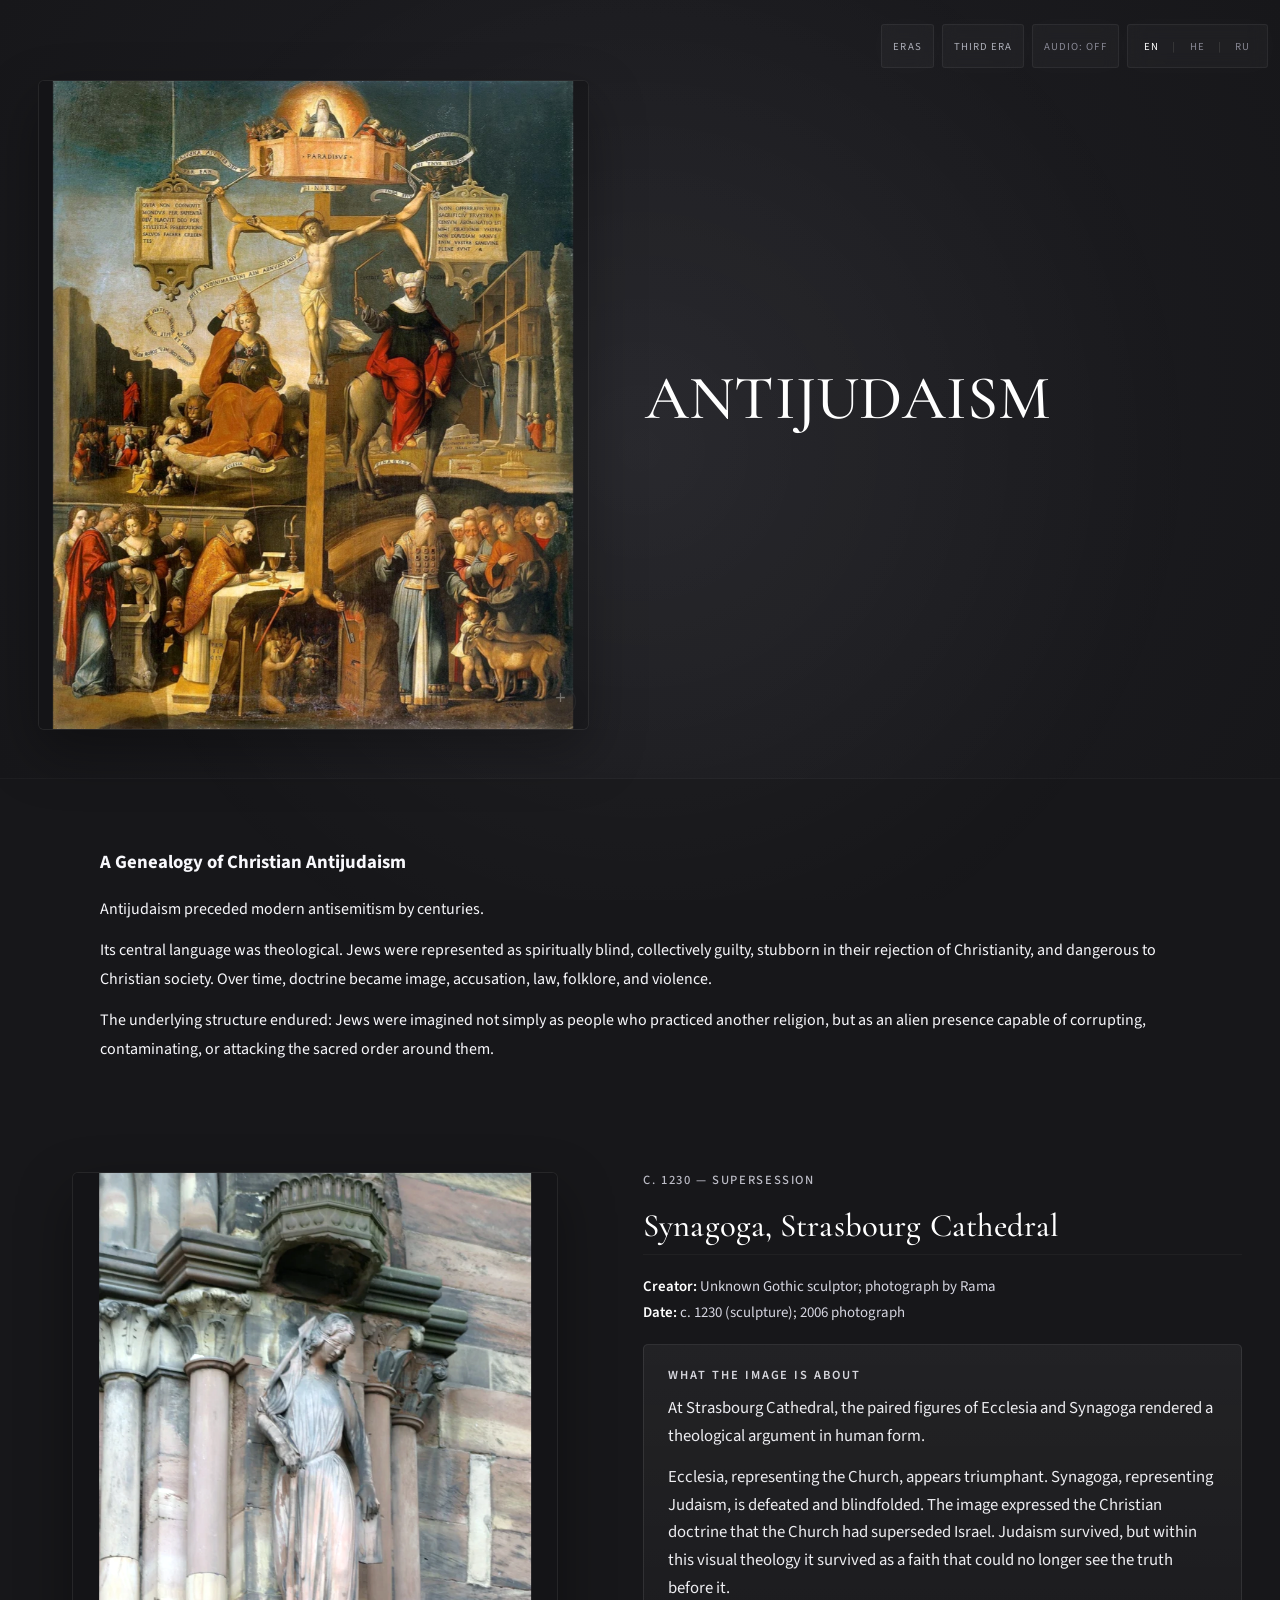
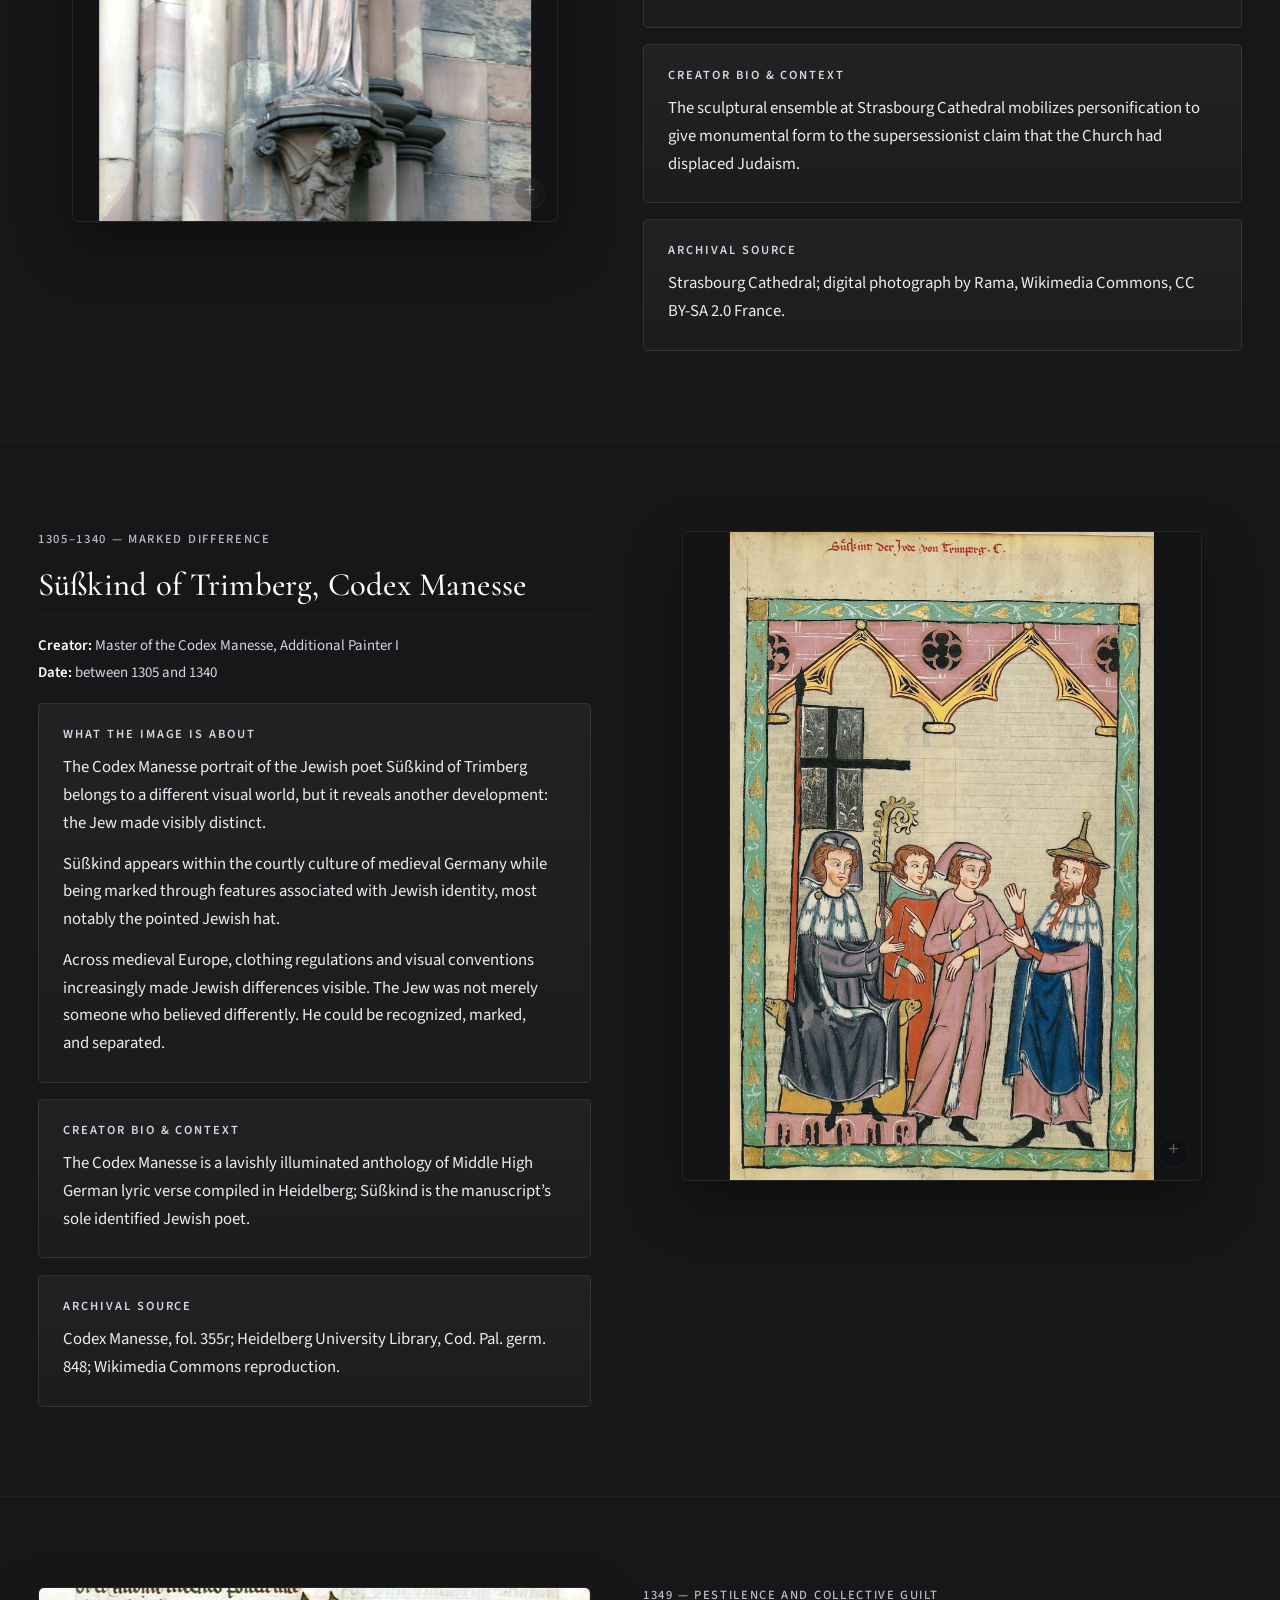
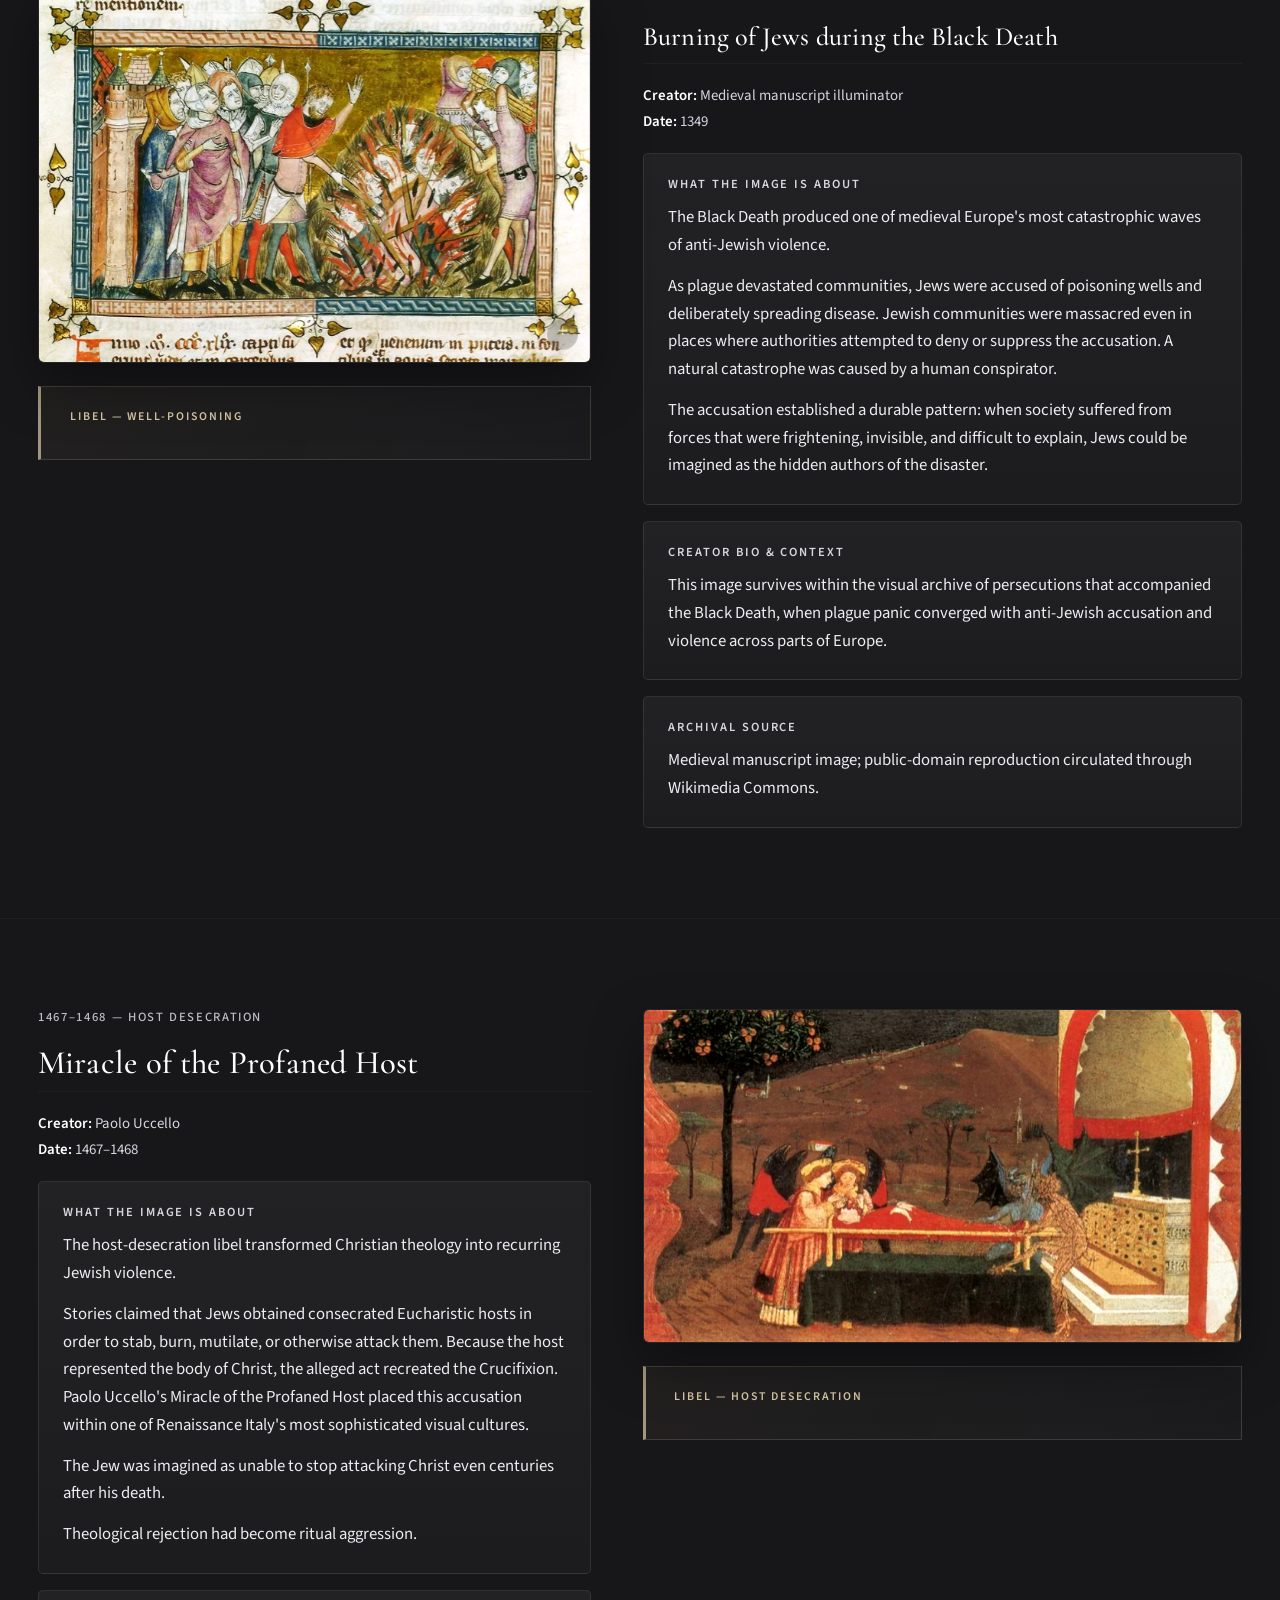
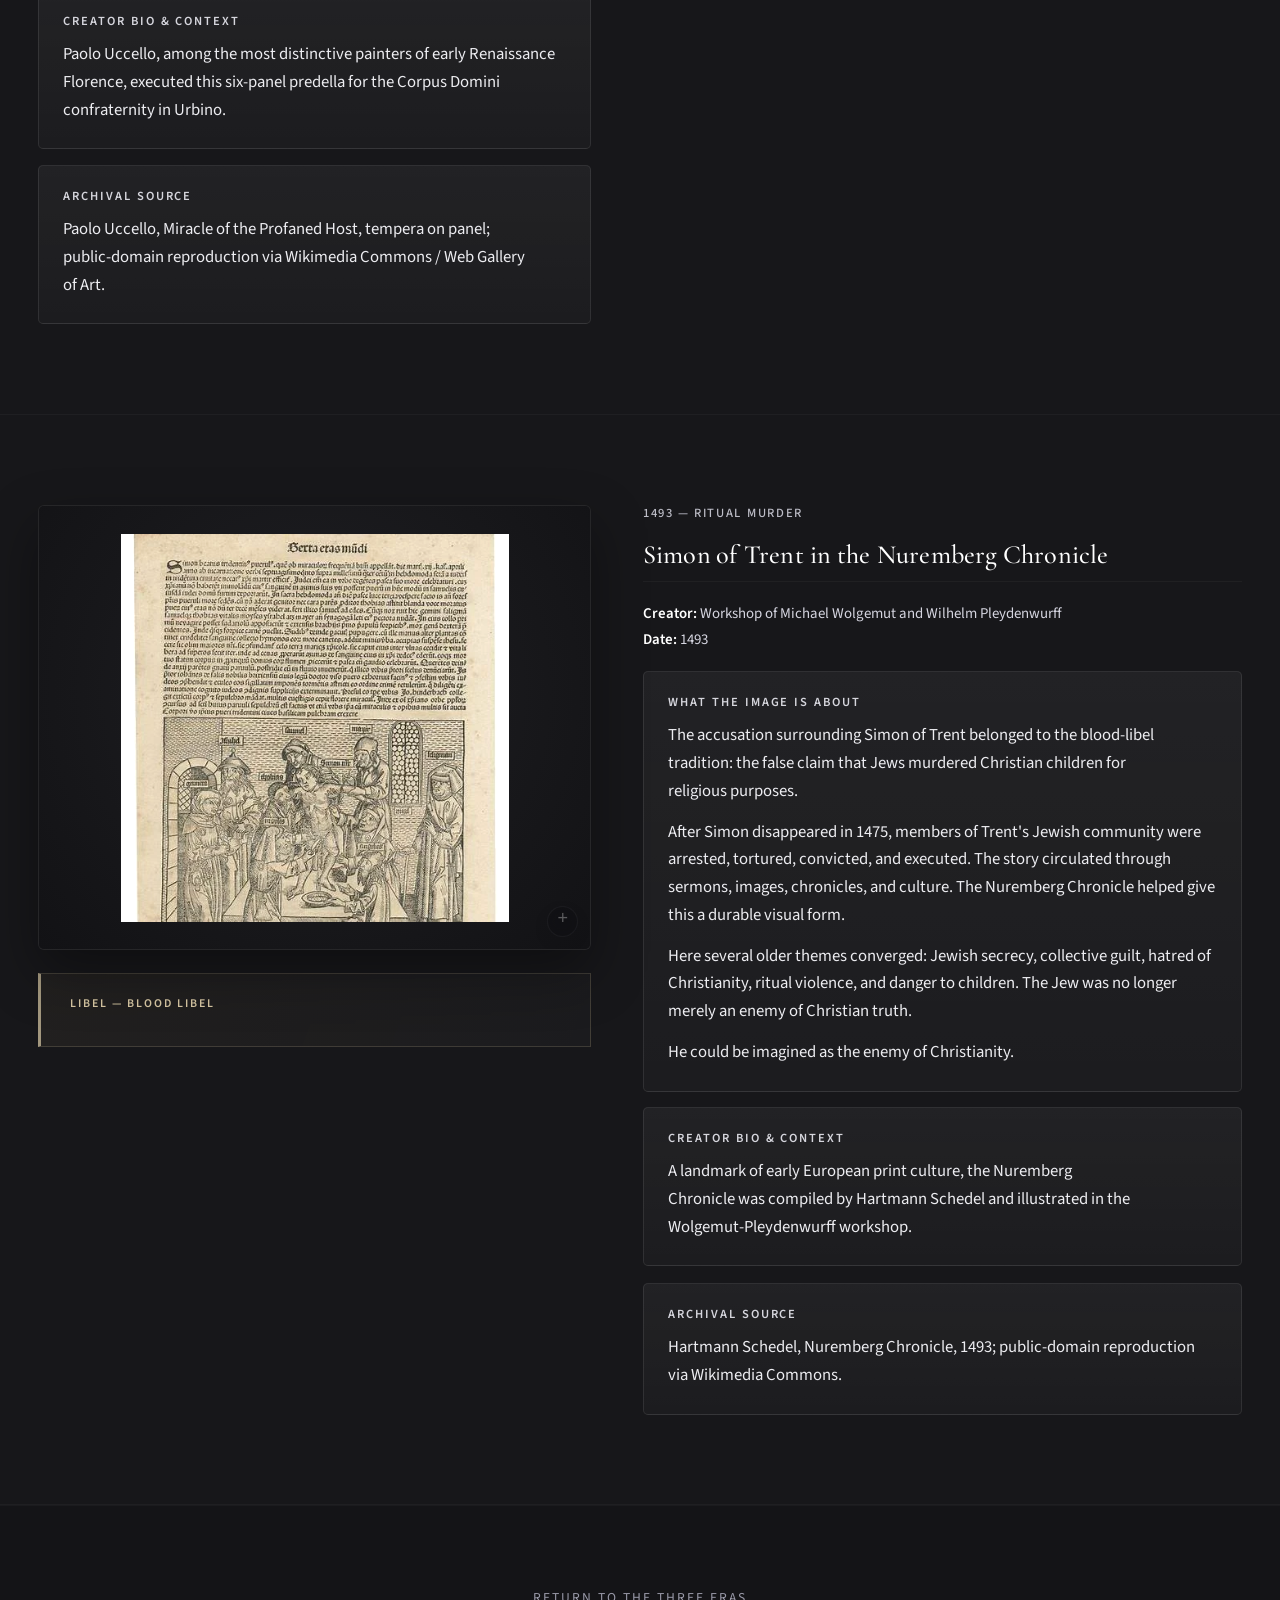
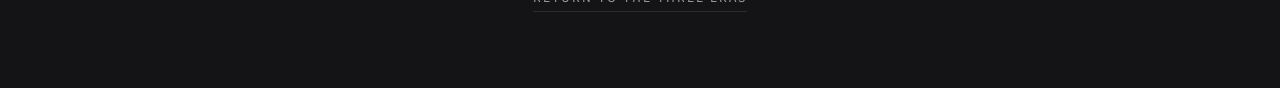
==== commit 56e7c6c5: "Add files via upload" ====
--- a/antijudaism.html
+++ b/antijudaism.html
@@ -3,999 +3,34 @@
 <html dir="ltr" lang="en">
 <head>
 <meta charset="utf-8"/>
-<meta content="width=device-width, initial-scale=1.0, viewport-fit=cover" name="viewport"/>
+<meta content="width=device-width, initial-scale=1.0, viewport-fit=cover" name="viewport"/><meta content="dark" name="color-scheme"/>
 <title>Antijudaism | Jew-Hatred Exhibition</title>
+<!-- STOPAZ SEO START -->
+<meta name="description" content="A museum-style educational genealogy of Christian antijudaism, explored through primary-source images, historical context, and recurring libels."/>
+<meta name="robots" content="index,follow,max-image-preview:large"/>
+<meta name="theme-color" content="#17171a"/>
+<link rel="canonical" href="https://stopaz.org/antijudaism.html"/>
+<meta property="og:type" content="website"/>
+<meta property="og:site_name" content="Stop Antizionism"/>
+<meta property="og:title" content="Antijudaism | Jew-Hatred Exhibition"/>
+<meta property="og:description" content="A museum-style educational genealogy of Christian antijudaism, explored through primary-source images, historical context, and recurring libels."/>
+<meta property="og:url" content="https://stopaz.org/antijudaism.html"/>
+<meta property="og:image" content="https://stopaz.org/antijudaism-1.jpg"/>
+<meta property="og:image:alt" content="Antijudaism gallery — Stop Antizionism exhibition"/>
+<meta property="og:locale" content="en_US"/>
+<meta name="twitter:card" content="summary_large_image"/>
+<meta name="twitter:title" content="Antijudaism | Jew-Hatred Exhibition"/>
+<meta name="twitter:description" content="A museum-style educational genealogy of Christian antijudaism, explored through primary-source images, historical context, and recurring libels."/>
+<meta name="twitter:image" content="https://stopaz.org/antijudaism-1.jpg"/>
+<!-- STOPAZ SEO END -->
 <link href="https://fonts.googleapis.com" rel="preconnect"/>
 <link crossorigin="" href="https://fonts.gstatic.com" rel="preconnect"/>
 <link href="https://fonts.googleapis.com/css2?family=Cormorant+Garamond:wght@400;500;600&amp;family=Source+Sans+3:opsz,wght@8..60,300;8..60,400;8..60,500;8..60,600&amp;display=swap" rel="stylesheet"/>
 <!-- MINIMALIST GALLERY FAVICON -->
-<link href="data:image/svg+xml;utf8,&lt;svg xmlns='http://www.w3.org/2000/svg' viewBox='0 0 100 100'&gt;&lt;rect width='100' height='100' fill='%2317171a'/&gt;&lt;rect x='30' y='30' width='40' height='40' fill='%23ffffff'/&gt;&lt;/svg&gt;" rel="icon">
-<style>
-        /* BASE CANVAS & BLENDED MATTE GALLERY THEME */
-        * {
-            box-sizing: border-box;
-            margin: 0;
-            padding: 0;
-            -webkit-tap-highlight-color: transparent;
-        }
-
-        body {
-            background-color: #17171a; /* Soft Gallery Matte Canvas */
-            color: #f8f8fc;
-            font-family: -apple-system, BlinkMacSystemFont, "Segoe UI", Roboto, Helvetica, Arial, sans-serif;
-            overflow-x: hidden;
-            cursor: default;
-        }
-
-        /* AMBIENT LIGHT SPOTLIGHT */
-        #ambient-light {
-            position: fixed;
-            top: 0;
-            left: 0;
-            width: 100vw;
-            height: 100vh;
-            pointer-events: none;
-            z-index: 1;
-            background: radial-gradient(
-                circle 750px at var(--cursor-x, 50%) var(--cursor-y, 50%),
-                rgba(255, 255, 255, 0.05) 0%,
-                rgba(23, 23, 26, 0) 75%
-            );
-        }
-
-        /* MINIMALIST GALLERY CONTROLS WITH SUBTLE AMBIENT GLOW */
-        .controls-nav {
-            position: fixed;
-            top: 1.5rem;
-            right: 1.5rem;
-            z-index: 100;
-            display: flex;
-            gap: 1rem;
-            align-items: center;
-        }
-
-        .nav-box {
-            display: flex;
-            gap: 0.5rem;
-            font-size: 0.8rem;
-            letter-spacing: 2px;
-            text-transform: uppercase;
-            background: rgba(255, 255, 255, 0.03);
-            padding: 8px 14px;
-            border: 1px solid rgba(255, 255, 255, 0.06);
-            border-radius: 3px;
-            backdrop-filter: blur(8px);
-            box-shadow: 0 0 25px rgba(255, 255, 255, 0.025), inset 0 0 10px rgba(255, 255, 255, 0.015);
-            transition: box-shadow 0.8s ease, border-color 0.8s ease;
-        }
-
-        .nav-box:hover {
-            border-color: rgba(255, 255, 255, 0.12);
-            box-shadow: 0 0 35px rgba(255, 255, 255, 0.05), inset 0 0 15px rgba(255, 255, 255, 0.03);
-        }
-
-        .lang-btn, .audio-btn {
-            background: none;
-            border: none;
-            color: #888895;
-            cursor: pointer;
-            padding: 4px 6px; /* Optimized touch target for mobile */
-            touch-action: manipulation;
-            transition: color 0.6s ease;
-            font-family: inherit;
-            font-size: inherit;
-            letter-spacing: inherit;
-            text-transform: uppercase;
-        }
-
-        .lang-btn.active, .lang-btn:hover, .audio-btn:hover {
-            color: #ffffff;
-        }
-
-        /* HERO / HEADER SECTION */
-        .hero-section {
-            min-height: 85vh;
-            display: flex;
-            align-items: center;
-            justify-content: center;
-            padding: 5rem 2rem 3rem 2rem;
-            border-bottom: 1px solid rgba(255, 255, 255, 0.03);
-            position: relative;
-            background: radial-gradient(circle at center, #1f1f24 0%, #17171a 100%);
-        }
-
-        .hero-container {
-            max-width: 1100px;
-            width: 100%;
-            display: grid;
-            grid-template-columns: 1fr 1fr;
-            gap: 4rem;
-            align-items: center;
-        }
-
-        .hero-header-text {
-            display: flex;
-            flex-direction: column;
-            gap: 1rem;
-            transform: translateY(-6px);
-        }
-
-        .hero-title {
-            font-size: 3.1rem;
-            font-weight: 300;
-            letter-spacing: -1px;
-            color: #ffffff;
-            line-height: 1.1;
-            text-transform: uppercase;
-            min-height: 3.5rem;
-        }
-
-        .hero-subtitle {
-            font-size: clamp(1.24rem, 1.65vw, 1.42rem);
-            letter-spacing: 2.15px;
-            text-transform: uppercase;
-            color: #f0f0f6;
-            font-weight: 450;
-            min-height: 1.7rem;
-            text-shadow: 0 0 18px rgba(255,255,255,0.035);
-        }
-
-        .hero-location {
-            margin-top: 0.5rem;
-            font-size: 0.98rem;
-            letter-spacing: 3px;
-            text-transform: uppercase;
-            color: #c9c9d2;
-            border-top: 1px solid rgba(255, 255, 255, 0.055);
-            padding-top: 0.75rem;
-            min-height: 2rem;
-        }
-
-        /* GALLERY LAYOUT */
-        .exhibition-section {
-            min-height: 100vh;
-            display: flex;
-            align-items: center;
-            justify-content: center;
-            padding: 4.5rem 2rem;
-            border-bottom: 1px solid rgba(255, 255, 255, 0.03);
-            position: relative;
-            z-index: 2;
-        }
-
-        .exhibition-container {
-            max-width: 1220px;
-            width: 100%;
-            display: grid;
-            grid-template-columns: minmax(0, 0.96fr) minmax(0, 1.04fr);
-            gap: clamp(2.2rem, 4vw, 4.4rem);
-            align-items: start;
-            position: relative;
-        }
-
-        .timeline-section::before {
-            content: '';
-            position: absolute;
-            left: 50%;
-            top: 0;
-            bottom: 0;
-            width: 1px;
-            transform: translateX(-50%);
-            background: linear-gradient(to bottom, rgba(255,255,255,0.04), rgba(255,255,255,0.14) 18%, rgba(255,255,255,0.14) 82%, rgba(255,255,255,0.04));
-            pointer-events: none;
-            z-index: 0;
-        }
-
-        .timeline-section .exhibition-container {
-            z-index: 1;
-        }
-
-        .timeline-section .exhibition-container::after {
-            content: '';
-            position: absolute;
-            top: 2rem;
-            height: 1px;
-            width: calc((100% - clamp(2.2rem, 4vw, 4.4rem)) / 2 - 1rem);
-            background: linear-gradient(to right, rgba(255,255,255,0.05), rgba(255,255,255,0.18));
-            pointer-events: none;
-            z-index: 0;
-        }
-
-        .timeline-art-left .exhibition-container::after {
-            left: 1rem;
-        }
-
-        .timeline-art-right .exhibition-container::after {
-            right: 1rem;
-            transform: scaleX(-1);
-        }
-
-        .timeline-art-right .art-box {
-            grid-column: 2;
-            grid-row: 1;
-        }
-
-        .timeline-art-right .info-panel {
-            grid-column: 1;
-            grid-row: 1;
-            padding-left: 0;
-            padding-right: 2rem;
-        }
-
-        .timeline-art-right .info-panel::before {
-            left: auto;
-            right: 0.62rem;
-        }
-
-        .timeline-art-right .info-panel > .info-block {
-            border-left: none;
-            border-right: 1px solid rgba(255, 255, 255, 0.06);
-            border-radius: 4px 0 0 4px;
-        }
-
-        .timeline-art-right .info-panel > .info-block::before {
-            left: auto;
-            right: -1.18rem;
-        }
-
-        .timeline-art-right .info-panel > .info-block::after {
-            left: auto;
-            right: -1.52rem;
-        }
-
-        .timeline-art-right .info-panel > .info-block.pop-in:hover,
-        .timeline-art-right .info-panel > .info-block.pop-in:active {
-            border-right-color: rgba(255, 255, 255, 0.2);
-        }
-
-        .timeline-active .timeline-node {
-            color: #ffffff;
-            border-color: rgba(255,255,255,0.24);
-            background: rgba(20,20,25,0.96);
-            box-shadow: 0 12px 30px rgba(0,0,0,0.32), 0 0 18px rgba(255,255,255,0.06);
-        }
-
-        .timeline-marker {
-            position: absolute;
-            left: 50%;
-            top: clamp(0.8rem, 2vw, 1.4rem);
-            transform: translateX(-50%);
-            z-index: 4;
-            pointer-events: none;
-        }
-
-        .timeline-node {
-            display: inline-flex;
-            align-items: center;
-            justify-content: center;
-            min-width: 6.4rem;
-            padding: 0.55rem 0.95rem;
-            border-radius: 999px;
-            background: rgba(12, 12, 17, 0.88);
-            border: 1px solid rgba(255,255,255,0.08);
-            box-shadow: 0 14px 34px rgba(0,0,0,0.28);
-            color: #d9d9e2;
-            font-size: 0.74rem;
-            letter-spacing: 2.2px;
-            text-transform: uppercase;
-            white-space: nowrap;
-            transition: color 0.7s ease, border-color 0.7s ease, background 0.7s ease, box-shadow 0.7s ease;
-        }
-
-        @media (max-width: 850px) {
-            .hero-container,
-            .exhibition-container {
-                grid-template-columns: 1fr;
-                gap: 2.2rem;
-                padding-top: 2rem;
-                padding-bottom: 2rem;
-            }
-            .timeline-section::before,
-            .timeline-section .exhibition-container::after,
-            .timeline-marker {
-                display: none;
-            }
-            .timeline-art-right .art-box,
-            .timeline-art-right .info-panel {
-                grid-column: auto;
-                grid-row: auto;
-            }
-            .info-panel,
-            .timeline-art-right .info-panel {
-                padding-left: 0;
-                padding-right: 0;
-            }
-            .info-panel::before,
-            .info-block::before,
-            .info-block::after {
-                display: none;
-            }
-            .timeline-art-right .info-panel > .info-block {
-                border-right: none;
-                border-left: 1px solid rgba(255, 255, 255, 0.06);
-                border-radius: 0 4px 4px 0;
-            }
-            .history-panel {
-                grid-column: 1;
-                grid-row: auto;
-                width: 100%;
-                margin-top: 0.4rem;
-            }
-            .hero-title {
-                font-size: 2.2rem;
-                min-height: auto;
-            }
-            .controls-nav {
-                top: 1rem;
-                right: 1rem;
-            }
-        }
-
-        /* ULTRA-BLENDED ART BOX WITH SLOW 1.40 ZOOM */
-        .art-box {
-            position: relative;
-            cursor: pointer;
-            touch-action: manipulation;
-            overflow: hidden;
-            background: #1d1d21;
-            border: 1px solid rgba(255, 255, 255, 0.03);
-            border-radius: 6px;
-            box-shadow: 0 20px 50px rgba(0, 0, 0, 0.25);
-            margin-top: 0;
-            align-self: start;
-            isolation: isolate;
-
-            opacity: 0;
-            transform: translateY(40px) scale(0.972);
-            transition: opacity 1.25s cubic-bezier(0.16, 1, 0.3, 1),
-                        transform 1.25s cubic-bezier(0.16, 1, 0.3, 1),
-                        border-color 1.3s ease,
-                        box-shadow 1.6s cubic-bezier(0.16, 1, 0.3, 1);
-        }
-
-        .art-box.pop-in {
-            opacity: 1;
-            transform: translateY(0) scale(1);
-        }
-
-        .art-box.art-reenter {
-            animation: artworkReturn 900ms cubic-bezier(.16,1,.3,1) both;
-        }
-
-        @keyframes artworkReturn {
-            0% { transform: translateY(18px) scale(.992); filter: brightness(.94); }
-            100% { transform: translateY(0) scale(1); filter: brightness(1); }
-        }
-
-        .art-box.pop-in:hover {
-            transform: translateY(-10px) scale(1.015);
-            border-color: rgba(255, 255, 255, 0.08);
-            box-shadow: 0 30px 60px rgba(0, 0, 0, 0.4);
-        }
-
-        .museum-frame {
-            width: 100%;
-            overflow: hidden;
-            display: flex;
-            justify-content: center;
-            align-items: flex-start;
-            background: #141417;
-            min-height: 380px;
-            max-height: min(78vh, 820px);
-        }
-
-        /* CURATORIAL SLOW DRIFT ZOOM */
-        .museum-frame img {
-            width: 100%;
-            height: auto;
-            display: block;
-            object-fit: contain;
-            transform: scale(1.01);
-            transform-origin: center center;
-            transition: transform 9.5s cubic-bezier(0.16, 1, 0.3, 1), filter 4.2s ease;
-            filter: brightness(1) contrast(1.05);
-            will-change: transform, filter;
-        }
-
-        .art-box.art-in-view .museum-frame img {
-            transform: scale(1.08);
-            filter: brightness(1.06) contrast(1.08);
-        }
-
-        .art-box:hover .museum-frame img {
-            transform: scale(1.13);
-            filter: brightness(1.12) contrast(1.1);
-        }
-
-
-        .placeholder-art-box {
-            cursor: default;
-        }
-
-        .art-box.placeholder-art-box.pop-in:hover,
-        .art-box.placeholder-art-box:hover {
-            transform: translateY(0) scale(1);
-            border-color: rgba(255, 255, 255, 0.03);
-            box-shadow: 0 20px 50px rgba(0, 0, 0, 0.25);
-        }
-
-        .placeholder-art-box .museum-frame {
-            min-height: 380px;
-            background: #141417;
-            box-shadow: inset 0 0 0 1px rgba(255,255,255,0.04);
-        }
-
-        .placeholder-art-box .museum-frame::after {
-            content: '';
-            display: block;
-            width: 78%;
-            height: 0;
-            padding-bottom: 58%;
-        }
-
-        /* CLICK TO ENLARGE BADGE */
-        .click-hint {
-            position: absolute;
-            bottom: 12px;
-            right: 12px;
-            background: rgba(20, 20, 24, 0.88);
-            color: #ccc;
-            font-size: 0.7rem;
-            letter-spacing: 1px;
-            padding: 6px 10px;
-            text-transform: uppercase;
-            border: 1px solid rgba(255, 255, 255, 0.08);
-            pointer-events: none;
-            opacity: 1;
-            transform: translateY(0);
-            transition: opacity 0.8s cubic-bezier(0.16, 1, 0.3, 1), transform 0.8s cubic-bezier(0.16, 1, 0.3, 1);
-        }
-
-        .art-box:hover .click-hint {
-            opacity: 0;
-            transform: translateY(8px);
-        }
-
-        /* CURATORIAL TEXT PANEL */
-        .info-panel {
-            display: flex;
-            flex-direction: column;
-            gap: 0.72rem;
-            align-self: start;
-            position: relative;
-            padding-left: 2rem;
-            transform: translateY(8px);
-            opacity: 0;
-            transition: opacity 1.6s cubic-bezier(0.16, 1, 0.3, 1),
-                        transform 1.6s cubic-bezier(0.16, 1, 0.3, 1);
-        }
-
-        .info-panel::before {
-            content: '';
-            position: absolute;
-            left: 0.62rem;
-            top: 8.2rem;
-            bottom: 0.8rem;
-            width: 1px;
-            background: linear-gradient(to bottom, rgba(255,255,255,0.04), rgba(255,255,255,0.16), rgba(255,255,255,0.05));
-            pointer-events: none;
-        }
-
-        .info-panel.visible {
-            opacity: 1;
-            transform: translateY(0);
-        }
-
-
-        /* HISTORY — interpretive note beneath the artwork only, matching the frame width. */
-        .history-panel {
-            grid-column: 1;
-            grid-row: 2;
-            width: 100%;
-            justify-self: stretch;
-            align-self: start;
-            margin-top: clamp(0.95rem, 1.7vw, 1.35rem);
-            padding: 0.8rem 0.95rem 0.88rem;
-            background: rgba(255, 255, 255, 0.02);
-            border: 1px solid rgba(255,255,255,0.05);
-            border-radius: 4px;
-            box-shadow: 0 18px 36px rgba(0,0,0,0.14);
-            cursor: default;
-            position: relative;
-            z-index: 2;
-        }
-        .timeline-art-right .history-panel {
-            grid-column: 2;
-        }
-
-        .history-panel::before,
-        .history-panel::after {
-            display: none !important;
-        }
-
-        .history-panel h4 {
-            margin: 0 0 0.35rem;
-            font-size: 0.76rem;
-            letter-spacing: 1.65px;
-            color: #d8d8e2;
-        }
-
-        .history-panel .wave-p {
-            max-width: none;
-            margin: 0;
-            font-size: clamp(0.95rem, 1.08vw, 1rem);
-            line-height: 1.56;
-            color: #f1f1f5;
-        }
-
-        .history-panel.archive-stagger-block.pop-in:hover,
-        .history-panel.archive-stagger-block.pop-in:active {
-            transform: translateY(0) scale(1);
-            background: transparent;
-            box-shadow: none;
-        }
-
-        @media (max-width: 850px) {
-            .history-panel,
-            .timeline-art-right .history-panel {
-                grid-column: 1;
-                grid-row: auto;
-                width: 100%;
-                margin-top: 0.4rem;
-                padding: 0.82rem 0.88rem 0.9rem;
-            }
-        }
-
-        .info-category {
-            font-size: 0.85rem;
-            text-transform: uppercase;
-            letter-spacing: 2px;
-            color: #aaaaa8;
-            min-height: 1.2rem;
-        }
-
-        .info-title {
-            font-size: clamp(1.65rem, 2.4vw, 2.05rem);
-            font-weight: 400;
-            color: #ffffff;
-            line-height: 1.16;
-            border-bottom: 1px solid rgba(255, 255, 255, 0.04);
-            padding-bottom: 0.6rem;
-            min-height: 2.5rem;
-        }
-
-        .info-meta {
-            font-size: 0.95rem;
-            color: #d5d5e0;
-            display: flex;
-            flex-direction: column;
-            gap: 0.3rem;
-        }
-
-        .info-meta strong {
-            color: #ffffff;
-        }
-
-        /* BLENDED INFO BLOCKS */
-        .info-block {
-            margin-top: 0.12rem;
-            background: rgba(255, 255, 255, 0.02);
-            padding: 0.82rem 0.98rem 0.88rem;
-            border-left: 1px solid rgba(255, 255, 255, 0.06);
-            border-radius: 0 4px 4px 0;
-            cursor: pointer;
-            touch-action: manipulation;
-            position: relative;
-
-            opacity: 0;
-            transform: translateY(34px) scale(0.972);
-            transition: opacity 1.05s cubic-bezier(0.16, 1, 0.3, 1),
-                        transform 1.35s cubic-bezier(0.16, 1, 0.3, 1),
-                        border-color 1.2s ease,
-                        background 1.2s ease,
-                        box-shadow 1.2s ease;
-        }
-
-        .info-block::before {
-            content: '';
-            position: absolute;
-            left: -1.18rem;
-            top: 1.2rem;
-            width: 0.92rem;
-            height: 1px;
-            background: rgba(255,255,255,0.12);
-            pointer-events: none;
-        }
-
-        .info-block::after {
-            content: '';
-            position: absolute;
-            left: -1.52rem;
-            top: 0.94rem;
-            width: 0.58rem;
-            height: 0.58rem;
-            border-radius: 999px;
-            border: 1px solid rgba(255,255,255,0.18);
-            background: #17171c;
-            box-shadow: 0 0 0 8px rgba(12,12,17,0.6);
-            pointer-events: none;
-        }
-
-        .info-block.pop-in {
-            opacity: 1;
-            transform: translateY(0) scale(1);
-        }
-
-        .info-block.pop-in:hover, .info-block.pop-in:active {
-            transform: translateY(-7px) scale(1.012);
-            border-left-color: rgba(255, 255, 255, 0.2);
-            background: rgba(255, 255, 255, 0.045);
-            box-shadow: 0 18px 34px rgba(0,0,0,0.16);
-        }
-
-        .info-block h4 {
-            font-size: 0.78rem;
-            text-transform: uppercase;
-            letter-spacing: 1px;
-            color: #b8b8c8;
-            margin-bottom: 0.24rem;
-        }
-
-        .wave-p {
-            font-size: 0.94rem;
-            line-height: 1.54;
-            color: #f5f5f8;
-            min-height: 2.2rem;
-        }
-
-        /* GALLERY FOOTER STATEMENT LINK */
-        .exhibition-footer {
-            padding: 5rem 2rem;
-            text-align: center;
-            border-top: 1px solid rgba(255, 255, 255, 0.03);
-            background: #141417;
-        }
-
-        .statement-link {
-            font-size: 0.85rem;
-            letter-spacing: 2px;
-            text-transform: uppercase;
-            color: #9999a8;
-            text-decoration: none;
-            border-bottom: 1px solid rgba(255, 255, 255, 0.1);
-            padding-bottom: 4px;
-            transition: color 0.4s ease, border-color 0.4s ease;
-        }
-
-        .statement-link:hover {
-            color: #ffffff;
-            border-bottom-color: #ffffff;
-        }
-
-        /* LIGHTBOX MODAL */
-        #lightbox {
-            position: fixed;
-            top: 0;
-            left: 0;
-            width: 100vw;
-            height: 100vh;
-            background: rgba(12, 12, 15, 0.96);
-            z-index: 1000;
-            display: flex;
-            flex-direction: column;
-            justify-content: center;
-            align-items: center;
-            opacity: 0;
-            pointer-events: none;
-            transition: opacity 0.8s cubic-bezier(0.16, 1, 0.3, 1);
-            backdrop-filter: blur(12px);
-        }
-
-        #lightbox.active {
-            opacity: 1;
-            pointer-events: auto;
-        }
-
-        #lightbox-img {
-            max-width: 90vw;
-            max-height: 85vh;
-            object-fit: contain;
-            border: 1px solid rgba(255, 255, 255, 0.1);
-            box-shadow: 0 25px 60px rgba(0, 0, 0, 0.9);
-            transform: scale(0.88);
-            transition: transform 0.8s cubic-bezier(0.16, 1, 0.3, 1);
-        }
-
-        #lightbox.active #lightbox-img {
-            transform: scale(1);
-        }
-
-        #lightbox-close {
-            position: absolute;
-            top: 20px;
-            right: 25px;
-            color: #fff;
-            font-size: 2.2rem;
-            cursor: pointer;
-            background: none;
-            border: none;
-            padding: 10px;
-            touch-action: manipulation;
-            transition: transform 0.5s ease;
-            font-family: sans-serif;
-        }
-
-        #lightbox-close:hover {
-            transform: scale(1.2);
-        }
-
-        #lightbox-caption {
-            margin-top: 18px;
-            color: #aaa;
-            font-size: 0.85rem;
-            letter-spacing: 2px;
-            text-transform: uppercase;
-        }
-
-        /* RTL SUPPORT FOR HEBREW */
-        [dir="rtl"] {
-            text-align: right;
-        }
-
-        [dir="rtl"] .controls-nav {
-            right: auto;
-            left: 1.5rem;
-        }
-
-        [dir="rtl"] .info-panel {
-            padding-left: 0;
-            padding-right: 2rem;
-        }
-
-        [dir="rtl"] .info-panel::before {
-            left: auto;
-            right: 0.62rem;
-        }
-
-        [dir="rtl"] .info-panel > .info-block {
-            border-left: none;
-            border-right: 1px solid rgba(255, 255, 255, 0.06);
-            border-radius: 4px 0 0 4px;
-        }
-
-        [dir="rtl"] .info-panel > .info-block::before {
-            left: auto;
-            right: -1.18rem;
-        }
-
-        [dir="rtl"] .info-panel > .info-block::after {
-            left: auto;
-            right: -1.52rem;
-        }
-
-        [dir="rtl"] .info-panel > .info-block.pop-in:hover, [dir="rtl"] .info-panel > .info-block.pop-in:active {
-            border-right-color: rgba(255, 255, 255, 0.2);
-        }
-
-
-        [dir="rtl"] .timeline-art-right .info-panel {
-            padding-right: 0;
-            padding-left: 2rem;
-        }
-        [dir="rtl"] .timeline-art-right .info-panel::before {
-            right: auto;
-            left: 0.62rem;
-        }
-        [dir="rtl"] .timeline-art-right .info-panel > .info-block {
-            border-right: none;
-            border-left: 1px solid rgba(255, 255, 255, 0.06);
-            border-radius: 0 4px 4px 0;
-        }
-        [dir="rtl"] .timeline-art-right .info-panel > .info-block::before {
-            right: auto;
-            left: -1.18rem;
-        }
-        [dir="rtl"] .timeline-art-right .info-panel > .info-block::after {
-            right: auto;
-            left: -1.52rem;
-        }
-
-        @media (max-width: 850px) {
-            [dir="rtl"] .info-panel,
-            [dir="rtl"] .timeline-art-right .info-panel {
-                padding-left: 0;
-                padding-right: 0;
-            }
-            [dir="rtl"] .timeline-art-right .info-panel > .info-block {
-                border-left: none;
-                border-right: 1px solid rgba(255, 255, 255, 0.06);
-                border-radius: 4px 0 0 4px;
-            }
-        }
-
-        [dir="rtl"] .click-hint {
-            right: auto;
-            left: 12px;
-        }
-
-        [dir="rtl"] #lightbox-close {
-            right: auto;
-            left: max(0.5rem, env(safe-area-inset-left));
-        }
-    
-
-        /* PHONE USABILITY AND ACCESSIBILITY */
-        .controls-nav {
-            left: auto;
-            right: max(0.75rem, env(safe-area-inset-right));
-            max-width: calc(100vw - max(1.5rem, env(safe-area-inset-left) + env(safe-area-inset-right)));
-            justify-content: flex-end;
-            flex-wrap: wrap;
-            gap: 0.5rem;
-        }
-
-        [dir="rtl"] .controls-nav {
-            left: max(0.75rem, env(safe-area-inset-left));
-            right: auto;
-            justify-content: flex-start;
-        }
-
-        .nav-box {
-            min-height: 46px;
-            padding: 0 6px;
-            align-items: center;
-        }
-
-        .lang-btn, .audio-btn, .home-btn {
-            min-width: 44px;
-            min-height: 44px;
-            display: inline-flex;
-            align-items: center;
-            justify-content: center;
-            padding: 0 8px;
-            border-radius: 2px;
-        }
-
-        .home-btn {
-            color: #aeb0ba;
-            text-decoration: none;
-            white-space: nowrap;
-        }
-
-        .lang-btn:focus-visible, .audio-btn:focus-visible, .home-btn:focus-visible,
-        .art-box:focus-visible, #lightbox-close:focus-visible {
-            outline: 2px solid rgba(255,255,255,0.9);
-            outline-offset: 3px;
-        }
-
-        .audio-btn.is-playing { color: #fff; }
-
-        button.art-box {
-            width: 100%;
-            padding: 0;
-            color: inherit;
-            font: inherit;
-            text-align: inherit;
-            appearance: none;
-            -webkit-appearance: none;
-        }
-
-        button.art-box.pop-in:hover, button.art-box.pop-in:focus-visible {
-            transform: translateY(-10px) scale(1.015);
-            border-color: rgba(255, 255, 255, 0.08);
-            box-shadow: 0 30px 60px rgba(0, 0, 0, 0.4);
-        }
-@keyframes text-caret { 50% { opacity: 0; } }
-
-        body.lightbox-open {
-            position: fixed;
-            left: 0;
-            right: 0;
-            width: 100%;
-            overflow: hidden;
-        }
-
-        #lightbox {
-            inset: 0;
-            width: 100%;
-            height: 100vh;
-            height: 100dvh;
-            padding:
-                max(4rem, env(safe-area-inset-top))
-                max(1rem, env(safe-area-inset-right))
-                max(1rem, env(safe-area-inset-bottom))
-                max(1rem, env(safe-area-inset-left));
-        }
-
-        #lightbox-img {
-            max-width: 100%;
-            max-height: calc(100dvh - 8rem - env(safe-area-inset-top) - env(safe-area-inset-bottom));
-        }
-
-        #lightbox-close {
-            top: max(0.5rem, env(safe-area-inset-top));
-            right: max(0.5rem, env(safe-area-inset-right));
-            width: 48px;
-            height: 48px;
-            display: grid;
-            place-items: center;
-            padding: 0;
-            border: 1px solid rgba(255,255,255,0.13);
-            border-radius: 50%;
-            background: rgba(18,18,22,0.74);
-            line-height: 1;
-        }
-
-        @media (max-width: 600px) {
-            .controls-nav {
-                top: max(0.55rem, env(safe-area-inset-top));
-                left: max(0.75rem, env(safe-area-inset-left));
-                right: max(0.75rem, env(safe-area-inset-right));
-                justify-content: flex-end;
-                gap: 0.35rem;
-            }
-            [dir="rtl"] .controls-nav {
-                left: max(0.75rem, env(safe-area-inset-left));
-                right: max(0.75rem, env(safe-area-inset-right));
-                justify-content: flex-start;
-            }
-            .nav-box {
-                font-size: 0.66rem;
-                letter-spacing: 1px;
-            }
-            .hero-section { padding-top: 9rem; }
-            .hero-container, .exhibition-container { padding-top: 0; }
-            .exhibition-section { min-height: auto; padding: 4rem 0.75rem; }
-            .museum-frame { min-height: 0; }
-            .art-box { margin-top: 0; }
-            #lightbox-caption { max-width: 90%; line-height: 1.45; }
-        }
-
-        @media (max-width: 340px) {
-            .controls-nav { justify-content: center; }
-            .hero-section { padding-top: 12rem; }
-        }
-
-        /* WORD-WAVE TEXT REVEAL — gallery pages only */
-        .wave-text {
-            --wave-step: 38ms;
-        }
-        .wave-word {
-            display: inline-block;
-            opacity: 0;
-            transform: translateY(.9em) rotateX(-34deg);
-            transform-origin: 50% 100%;
-            filter: blur(6px);
-            animation: wordWaveReveal 880ms cubic-bezier(.16,1,.3,1) forwards;
-            animation-delay: calc(var(--wave-index) * var(--wave-step));
-            will-change: opacity, transform, filter;
-        }
-        .wave-text.wave-fast { --wave-step: 52ms; }
-        .wave-p { min-height: 1.2em; }
-        @keyframes wordWaveReveal {
-            0% { opacity: 0; transform: translateY(.9em) rotateX(-34deg); filter: blur(6px); }
-            58% { opacity: 1; transform: translateY(-.08em) rotateX(4deg); filter: blur(.45px); }
-            100% { opacity: 1; transform: none; filter: none; }
-        }
-
-        .hero-section .wave-text { --wave-step: 52ms; }
-        .hero-section .wave-word {
-            transform: translateY(1.16em) rotateX(-38deg);
-            filter: blur(8px);
-            animation-name: heroWordSettle;
-            animation-duration: 1.02s;
-        }
-        @keyframes heroWordSettle {
-            0% { opacity: 0; transform: translateY(1.16em) rotateX(-38deg); filter: blur(8px); }
-            58% { opacity: 1; transform: translateY(-.1em) rotateX(5deg); filter: blur(.55px); }
-            100% { opacity: 1; transform: none; filter: none; }
-        }
-        @media (prefers-reduced-motion: reduce) {
-            .wave-word { opacity: 1; transform: none; filter: none; animation: none; }
-            .art-box.art-reenter { animation: none; }
-        }
-
-</style><style id="compact-controls-2026-08-15">
+<link href="data:image/svg+xml;utf8,&lt;svg xmlns='http://www.w3.org/2000/svg' viewBox='0 0 100 100'&gt;&lt;rect width='100' height='100' fill='%2317171a'/&gt;&lt;rect x='30' y='30' width='40' height='40' fill='%23ffffff'/&gt;&lt;/svg&gt;" rel="icon"/>
+<link as="image" fetchpriority="high" href="home-antijudaism-720.webp" imagesizes="(max-width: 850px) 94vw, 46vw" imagesrcset="home-antijudaism-720.webp 720w, home-antijudaism-1280.webp 1280w" rel="preload" type="image/webp"/>
+<link href="gallery-core.css" rel="stylesheet"/>
+<style id="compact-controls-2026-08-15">
 /* Smaller, quieter language/audio controls. */
 .controls-nav{gap:.5rem!important}
 .nav-box{font-size:.67rem!important;letter-spacing:1.05px!important;padding:4px 7px!important;gap:.24rem!important;min-height:0!important}
@@ -1269,6 +304,9 @@
   .info-panel {height:auto !important;max-height:none !important;overflow:visible !important;}
 }
 </style>
+
+
+
 <style id="v6-gallery-layout-fixes">
 /* Keep the Antizionism hero title on one line on desktop. */
 @media (min-width: 851px) {
@@ -1381,169 +419,146 @@
 .exhibit-image-button{cursor:zoom-in!important}
 </style>
 <style id="wall-archive-hidden-style">.wall-archive-hidden{display:none!important}</style>
-<link href="final.css" rel="stylesheet">
-</link></link></head>
+<link href="final.css" rel="stylesheet"/>
+</head>
 <body>
+<a class="skip-link" href="#gallery" data-en="Skip to main content" data-he="דילוג לתוכן הראשי" data-ru="Перейти к основному содержанию">Skip to main content</a>
 <!-- LAZY GLIDING AMBIENT LIGHT OVERLAY -->
 <div id="ambient-light"></div>
 <!-- BACKGROUND AUDIO ELEMENT -->
 <audio id="bg-audio" loop="" preload="none" src="The Seasons, Op. 37a - VI. June_ Barcarolle.mp3"></audio>
 <!-- MINIMALIST CONTROLS NAVBAR -->
-<nav class="controls-nav"><div class="nav-box"><a aria-label="Return to the three eras" class="home-btn" data-en="ERAS" data-he="תקופות" data-ru="ЭПОХИ" href="index.html">ERAS</a></div>
+<nav aria-label="Page controls" data-aria-en="Page controls" data-aria-he="פקדי עמוד" data-aria-ru="Элементы управления страницей" class="controls-nav"><div class="nav-box"><a aria-label="Return to the three eras" data-aria-en="Return to the three eras" data-aria-he="חזרה לשלוש התקופות" data-aria-ru="Вернуться к трём эпохам" class="home-btn" data-en="ERAS" data-he="תקופות" data-ru="ЭПОХИ" href="index.html">ERAS</a></div><div class="nav-box third-era-nav-box"><a aria-label="The Third Era exhibition project" data-aria-en="The Third Era exhibition project" data-aria-he="פרויקט התערוכה של העידן השלישי" data-aria-ru="Выставочный проект «Третья эпоха»" class="home-btn third-era-nav-link" data-en="THIRD ERA" data-he="העידן השלישי" data-ru="ТРЕТЬЯ ЭПОХА" href="third-era.html">THIRD ERA</a></div>
 <div class="nav-box">
 <button aria-pressed="false" class="audio-btn" data-en="AUDIO: OFF" data-he="שמע: כבוי" data-ru="ЗВУК: ВЫКЛ" id="audio-btn" type="button">AUDIO: OFF</button>
 </div>
 <div class="nav-box">
-<button class="lang-btn active" id="btn-en" type="button">EN</button>
+<button class="lang-btn active" aria-label="Switch language to English" data-aria-en="Switch language to English" data-aria-he="החלפת השפה לאנגלית" data-aria-ru="Переключить язык на английский" id="btn-en" type="button">EN</button>
 <span style="color:#444;">|</span>
-<button class="lang-btn" id="btn-he" type="button">HE</button>
+<button class="lang-btn" aria-label="Switch language to Hebrew" data-aria-en="Switch language to Hebrew" data-aria-he="החלפת השפה לעברית" data-aria-ru="Переключить язык на иврит" id="btn-he" type="button">HE</button>
 <span style="color:#444;">|</span>
-<button class="lang-btn" id="btn-ru" type="button">RU</button>
+<button class="lang-btn" aria-label="Switch language to Russian" data-aria-en="Switch language to Russian" data-aria-he="החלפת השפה לרוסית" data-aria-ru="Переключить язык на русский" id="btn-ru" type="button">RU</button>
 </div>
 </nav>
 <!-- FULLSCREEN LIGHTBOX MODAL -->
-<div aria-hidden="true" aria-label="Enlarged artwork" aria-modal="true" id="lightbox" role="dialog">
-<button aria-label="Close enlarged artwork" id="lightbox-close" type="button">×</button>
+<div aria-hidden="true" aria-label="Enlarged artwork" aria-labelledby="lightbox-caption" aria-modal="true" id="lightbox" role="dialog" tabindex="-1">
+<button aria-label="Close enlarged artwork" data-aria-en="Close enlarged artwork" data-aria-he="סגירת היצירה המוגדלת" data-aria-ru="Закрыть увеличенное изображение" id="lightbox-close" type="button">×</button>
 <img alt="Enlarged Artwork" id="lightbox-img" src=""/>
 <div id="lightbox-caption"></div>
 </div>
-<main id="gallery">
+<main id="gallery" tabindex="-1">
 <!-- HEADER / HERO SECTION -->
 <header class="hero-section">
 <div class="hero-container">
-<button aria-label="Enlarge Antijudaism gallery introduction" class="art-box interactive-target exhibit-image-button" type="button">
+<button aria-label="Enlarge Antijudaism gallery introduction" class="art-box interactive-target exhibit-image-button" type="button" aria-controls="lightbox" aria-haspopup="dialog">
 <span class="museum-frame"><picture class="responsive-art-picture"><source sizes="(max-width: 850px) 94vw, 46vw" srcset="home-antijudaism-720.webp 720w, home-antijudaism-1280.webp 1280w" type="image/webp"/><img alt="Antijudaism gallery introduction" class="gallery-image quality-hires" data-native-height="3072" data-native-width="2048" decoding="async" fetchpriority="high" height="3072" loading="eager" sizes="(max-width: 850px) 94vw, 46vw" src="home-antijudaism.jpg" width="2048"/></picture></span>
 <span aria-hidden="true" class="click-hint">+</span>
 </button>
 <div class="hero-header-text">
-<div class="hero-subtitle wave-text" data-en="Jew-Hatred Timeline" data-he="ציר הזמן של שנאת יהודים" data-ru="Хронология ненависти к евреям">Jew-Hatred Timeline</div>
 <h1 class="hero-title wave-text" data-en="Antijudaism" data-he="אנטי-יהדות" data-ru="Антииудаизм">Antijudaism</h1>
-<div class="hero-location wave-text" data-en="Five Timeline Positions" data-he="חמישה מיקומים בציר הזמן" data-ru="Пять позиций хронологии">Five Timeline Positions</div>
-</div>
-</div>
-</header><section class="genealogy-script genealogy-intro script-right" data-script-language="en"><div class="genealogy-script-inner"><div class="genealogy-script-copy"><h3>A Genealogy of Christian Antijudaism</h3>
-<p>Antijudaism preceded modern antisemitism by centuries.</p>
-<p>Its central language was theological. Jews were represented as spiritually blind, collectively guilty, stubborn in their rejection of Christianity, and dangerous to Christian society. Over time, doctrine became image, accusation, law, folklore, and violence.</p>
-<p>The underlying structure endured: Jews were imagined not simply as people who practiced another religion, but as an alien presence capable of corrupting, contaminating, or attacking the sacred order around them.</p>
+</div>
+</div>
+</header><section class="genealogy-script genealogy-intro script-right"><div class="genealogy-script-inner"><div class="genealogy-script-copy"><h3 role="heading" aria-level="2" data-en="A Genealogy of Christian Antijudaism" data-he="גנאלוגיה של אנטי־יהדות נוצרית" data-ru="Генеалогия христианского антииудаизма">A Genealogy of Christian Antijudaism</h3>
+<p data-en="Antijudaism preceded modern antisemitism by centuries." data-he="האנטי־יהדות קדמה לאנטישמיות המודרנית במאות שנים." data-ru="Антииудаизм предшествовал современному антисемитизму на многие столетия.">Antijudaism preceded modern antisemitism by centuries.</p>
+<p data-en="Its central language was theological. Jews were represented as spiritually blind, collectively guilty, stubborn in their rejection of Christianity, and dangerous to Christian society. Over time, doctrine became image, accusation, law, folklore, and violence." data-he="שפתו המרכזית הייתה תיאולוגית. יהודים הוצגו כעיוורים מבחינה רוחנית, כאשמים קולקטיבית, כעקשנים בדחיית הנצרות וכמסוכנים לחברה הנוצרית. עם הזמן הפכה הדוקטרינה לדימוי, להאשמה, לחוק, לפולקלור ולאלימות." data-ru="Его основным языком был богословский. Евреев изображали духовно слепыми, коллективно виновными, упрямыми в отвержении христианства и опасными для христианского общества. Со временем доктрина превращалась в образ, обвинение, закон, фольклор и насилие.">Its central language was theological. Jews were represented as spiritually blind, collectively guilty, stubborn in their rejection of Christianity, and dangerous to Christian society. Over time, doctrine became image, accusation, law, folklore, and violence.</p>
+<p data-en="The underlying structure endured: Jews were imagined not simply as people who practiced another religion, but as an alien presence capable of corrupting, contaminating, or attacking the sacred order around them." data-he="המבנה הבסיסי נשמר: יהודים לא דומיינו רק כאנשים המקיימים דת אחרת, אלא כנוכחות זרה המסוגלת להשחית, לזהם או לתקוף את הסדר המקודש שסביבה." data-ru="Базовая структура сохранялась: евреев представляли не просто людьми иной религии, а чужеродным присутствием, способным развращать, заражать или атаковать окружающий священный порядок.">The underlying structure endured: Jews were imagined not simply as people who practiced another religion, but as an alien presence capable of corrupting, contaminating, or attacking the sacred order around them.</p>
 </div></div></section>
 <!-- CHAPTER I: SOVIET ERA -->
-<section class="exhibition-section" data-history-en="Ecclesia and Synagoga became one of medieval Christianity’s most durable visual formulas for representing the displacement of Judaism by the Church." data-history-he="Ecclesia and Synagoga became one of medieval Christianity’s most durable visual formulas for representing the displacement of Judaism by the Church." data-history-ru="Ecclesia and Synagoga became one of medieval Christianity’s most durable visual formulas for representing the displacement of Judaism by the Church.">
+<section class="exhibition-section art-portrait">
 <div class="exhibition-container">
-<button aria-label="Examine Synagoga, Strasbourg Cathedral" class="art-box interactive-target exhibit-image-button" type="button">
-<span class="museum-frame"><picture class="responsive-art-picture"><source sizes="(max-width: 850px) 94vw, 46vw" srcset="antijudaism-1-720.webp 720w, antijudaism-1-1400.webp 1400w" type="image/webp"/><img alt="Synagoga, Strasbourg Cathedral" class="gallery-image quality-hires" data-native-height="3072" data-native-width="2048" decoding="async" fetchpriority="low" height="3072" loading="lazy" sizes="(max-width: 850px) 94vw, 46vw" src="antijudaism-1.jpg" width="2048"/></picture></span>
+<button aria-label="Examine Synagoga, Strasbourg Cathedral" class="art-box interactive-target exhibit-image-button" data-aria-en="Examine Synagoga, Strasbourg Cathedral" data-aria-he="בחינת היצירה: סינאגוגה, קתדרלת שטרסבורג" data-aria-ru="Рассмотреть: Синагога, Страсбургский собор" type="button" aria-controls="lightbox" aria-haspopup="dialog">
+<span class="museum-frame"><picture class="responsive-art-picture"><source sizes="(max-width: 850px) 94vw, 46vw" srcset="antijudaism-1-720.webp 720w, antijudaism-1-1400.webp 1400w" type="image/webp"/><img alt="Synagoga, Strasbourg Cathedral" class="gallery-image quality-hires" data-native-height="3072" data-native-width="2048" decoding="async" height="3072" loading="lazy" sizes="(max-width: 850px) 94vw, 46vw" src="antijudaism-1.jpg" width="2048"/></picture></span>
 <span aria-hidden="true" class="click-hint">+</span>
 </button>
 <div class="info-panel">
-<div class="info-category wave-text" data-en="c. 1230 — Supersession" data-he="c. 1230 — Supersession" data-ru="c. 1230 — Supersession">c. 1230 — Supersession</div>
-<h3 class="info-title wave-text" data-en="Synagoga, Strasbourg Cathedral" data-he="Synagoga, Strasbourg Cathedral" data-ru="Synagoga, Strasbourg Cathedral">Synagoga, Strasbourg Cathedral</h3>
+<div class="info-category wave-text" data-en="c. 1230 — Supersession" data-he="בקירוב 1230 — תיאולוגיית ההחלפה" data-ru="ок. 1230 — Теология замещения">c. 1230 — Supersession</div>
+<h3 role="heading" aria-level="2" class="info-title wave-text" data-en="Synagoga, Strasbourg Cathedral" data-he="סינאגוגה, קתדרלת שטרסבורג" data-ru="Синагога, Страсбургский собор">Synagoga, Strasbourg Cathedral</h3>
 <div class="info-meta">
-<div><strong data-en="Creator:" data-he="יוצר:" data-ru="Автор:">Creator:</strong> <span class="wave-text" data-en="Unknown Gothic sculptor; photograph by Rama" data-he="Unknown Gothic sculptor; photograph by Rama" data-ru="Unknown Gothic sculptor; photograph by Rama">Unknown Gothic sculptor; photograph by Rama</span></div>
-<div><strong data-en="Date:" data-he="תאריך:" data-ru="Дата:">Date:</strong> <span class="wave-text" data-en="c. 1230 (sculpture); 2006 photograph" data-he="c. 1230 (sculpture); 2006 photograph" data-ru="c. 1230 (sculpture); 2006 photograph">c. 1230 (sculpture); 2006 photograph</span></div>
-</div>
-<div class="info-block"><h4 data-en="Creator" data-he="יוצר" data-ru="Автор">Creator</h4><p class="wave-p wave-text" data-en="The sculptural program at Strasbourg Cathedral used personification to stage the Christian claim that the Church had superseded Judaism." data-he="The sculptural program at Strasbourg Cathedral used personification to stage the Christian claim that the Church had superseded Judaism." data-ru="The sculptural program at Strasbourg Cathedral used personification to stage the Christian claim that the Church had superseded Judaism.">The sculptural program at Strasbourg Cathedral used personification to stage the Christian claim that the Church had superseded Judaism.</p></div>
-<div class="info-block"><h4 data-en="Object" data-he="אובייקט" data-ru="Объект">Object</h4><p class="wave-p wave-text" data-en="The blindfolded figure of Synagoga personifies Judaism as defeated and spiritually unseeing, paired at Strasbourg Cathedral with the triumphant Ecclesia." data-he="The blindfolded figure of Synagoga personifies Judaism as defeated and spiritually unseeing, paired at Strasbourg Cathedral with the triumphant Ecclesia." data-ru="The blindfolded figure of Synagoga personifies Judaism as defeated and spiritually unseeing, paired at Strasbourg Cathedral with the triumphant Ecclesia.">The blindfolded figure of Synagoga personifies Judaism as defeated and spiritually unseeing, paired at Strasbourg Cathedral with the triumphant Ecclesia.</p></div>
-<div class="info-block"><h4 data-en="Archive" data-he="ארכיון" data-ru="Архив">Archive</h4><p class="wave-p wave-text" data-en="Strasbourg Cathedral; digital photograph by Rama, Wikimedia Commons, CC BY-SA 2.0 France." data-he="Strasbourg Cathedral; digital photograph by Rama, Wikimedia Commons, CC BY-SA 2.0 France." data-ru="Strasbourg Cathedral; digital photograph by Rama, Wikimedia Commons, CC BY-SA 2.0 France.">Strasbourg Cathedral; digital photograph by Rama, Wikimedia Commons, CC BY-SA 2.0 France.</p></div>
-</div>
-</div>
-<template class="approved-history-template" data-script-language="en"><p>At Strasbourg Cathedral, the paired figures of <strong>Ecclesia and Synagoga</strong> rendered a theological argument in human form.</p>
-<p>Ecclesia, representing the Church, appears triumphant. Synagoga, representing Judaism, is defeated and blindfolded. The image expressed the Christian doctrine that the Church had superseded Israel. Judaism survived, but within this visual theology it survived as a faith that could no longer see the truth before it.</p>
-<p>The Jew could therefore be represented not simply as mistaken, but as <strong>willfully blind</strong>.</p>
-</template></section>
-<section class="exhibition-section" data-history-en="Medieval visual culture increasingly marked Jews as a distinct social category through recognizable clothing and bodily signs, making religious difference immediately legible." data-history-he="Medieval visual culture increasingly marked Jews as a distinct social category through recognizable clothing and bodily signs, making religious difference immediately legible." data-history-ru="Medieval visual culture increasingly marked Jews as a distinct social category through recognizable clothing and bodily signs, making religious difference immediately legible.">
+<div><strong data-en="Creator:" data-he="יוצר:" data-ru="Автор:">Creator:</strong> <span class="wave-text" data-en="Unknown Gothic sculptor; photograph by Rama" data-he="פסל גותי לא ידוע; צילום: ראמה" data-ru="Неизвестный готический скульптор; фотография Рамы">Unknown Gothic sculptor; photograph by Rama</span></div>
+<div><strong data-en="Date:" data-he="תאריך:" data-ru="Дата:">Date:</strong> <span class="wave-text" data-en="c. 1230 (sculpture); 2006 photograph" data-he="בקירוב 1230 (פסל); צילום מ־2006" data-ru="ок. 1230 (скульптура); фотография 2006 года">c. 1230 (sculpture); 2006 photograph</span></div>
+</div>
+<div class="info-block" data-catalogue-role="creator"><h4 role="heading" aria-level="3" data-en="Creator Bio &amp; Context" data-he="ביוגרפיה והקשר" data-ru="Биография и контекст">Creator Bio &amp; Context</h4><p class="wave-p wave-text" data-en="The sculptural ensemble at Strasbourg Cathedral mobilizes personification to give monumental form to the supersessionist claim that the Church had displaced Judaism." data-he="המכלול הפיסולי בקתדרלת שטרסבורג מגייס האנשה כדי להעניק צורה מונומנטלית לטענה הסופרססיוניסטית שלפיה הכנסייה דחקה את היהדות ממעמדה." data-ru="Скульптурный ансамбль Страсбургского собора обращается к персонификации, придавая монументальную форму супрессионистскому тезису о том, что Церковь вытеснила иудаизм.">The sculptural ensemble at Strasbourg Cathedral mobilizes personification to give monumental form to the supersessionist claim that the Church had displaced Judaism.</p></div>
+<div class="info-block" data-catalogue-role="object"><h4 role="heading" aria-level="3" data-en="What the Image Is About" data-he="על מה התמונה" data-ru="О чём это изображение">What the Image Is About</h4><p class="wave-p wave-text source-locked-copy" data-en="At Strasbourg Cathedral, the paired figures of Ecclesia and Synagoga rendered a theological argument in human form." data-he="בקתדרלת שטרסבורג, הדמויות המקבילות אקלזיה וסינאגוגה העניקו לטיעון תיאולוגי צורה אנושית." data-ru="В Страсбургском соборе парные фигуры Экклезии и Синагоги воплотили богословский аргумент в человеческой форме.">At Strasbourg Cathedral, the paired figures of Ecclesia and Synagoga rendered a theological argument in human form.</p><p class="wave-p wave-text source-locked-copy" data-en="Ecclesia, representing the Church, appears triumphant. Synagoga, representing Judaism, is defeated and blindfolded. The image expressed the Christian doctrine that the Church had superseded Israel. Judaism survived, but within this visual theology it survived as a faith that could no longer see the truth before it." data-he="אקלזיה, המייצגת את הכנסייה, נראית מנצחת. סינאגוגה, המייצגת את היהדות, מובסת ועיניה מכוסות. הדימוי ביטא את הדוקטרינה הנוצרית שלפיה הכנסייה החליפה את ישראל. היהדות שרדה, אך בתוך התיאולוגיה החזותית הזאת היא שרדה כאמונה שאינה מסוגלת עוד לראות את האמת הניצבת לפניה." data-ru="Экклезия, олицетворяющая Церковь, изображена победительницей. Синагога, олицетворяющая иудаизм, побеждена и с завязанными глазами. Образ выражал христианское учение о том, что Церковь заменила Израиль. Иудаизм сохранялся, но в этой визуальной теологии — как вера, уже неспособная увидеть истину перед собой.">Ecclesia, representing the Church, appears triumphant. Synagoga, representing Judaism, is defeated and blindfolded. The image expressed the Christian doctrine that the Church had superseded Israel. Judaism survived, but within this visual theology it survived as a faith that could no longer see the truth before it.</p></div>
+<div class="info-block" data-catalogue-role="archive"><h4 role="heading" aria-level="3" data-en="Archival Source" data-he="מקור ארכיוני" data-ru="Архивный источник">Archival Source</h4><p class="wave-p wave-text" data-en="Strasbourg Cathedral; digital photograph by Rama, Wikimedia Commons, CC BY-SA 2.0 France." data-he="קתדרלת שטרסבורג; תצלום דיגיטלי מאת ראמה, Wikimedia Commons, רישיון CC BY-SA 2.0 France." data-ru="Страсбургский собор; цифровая фотография Рамы, Wikimedia Commons, лицензия CC BY-SA 2.0 France.">Strasbourg Cathedral; digital photograph by Rama, Wikimedia Commons, CC BY-SA 2.0 France.</p></div>
+</div>
+</div>
+</section>
+<section class="exhibition-section art-portrait">
 <div class="exhibition-container">
-<button aria-label="Examine Süßkind of Trimberg, Codex Manesse" class="art-box interactive-target exhibit-image-button" type="button">
-<span class="museum-frame"><picture class="responsive-art-picture"><source sizes="(max-width: 850px) 94vw, 46vw" srcset="antijudaism-2-720.webp 720w, antijudaism-2-1400.webp 1400w" type="image/webp"/><img alt="Süßkind of Trimberg, Codex Manesse" class="gallery-image quality-hires" data-native-height="1464" data-native-width="958" decoding="async" fetchpriority="low" height="1464" loading="lazy" sizes="(max-width: 850px) 94vw, 46vw" src="antijudaism-2.jpg" width="958"/></picture></span>
+<button aria-label="Examine Süßkind of Trimberg, Codex Manesse" class="art-box interactive-target exhibit-image-button" data-aria-en="Examine Süßkind of Trimberg, Codex Manesse" data-aria-he="בחינת היצירה: זיסקינד מטרימברג, קודקס מאנסה" data-aria-ru="Рассмотреть: Зюскинд фон Тримберг, Кодекс Манессе" type="button" aria-controls="lightbox" aria-haspopup="dialog">
+<span class="museum-frame"><picture class="responsive-art-picture"><source sizes="(max-width: 850px) 94vw, 46vw" srcset="antijudaism-2-720.webp 720w, antijudaism-2-1400.webp 1400w" type="image/webp"/><img alt="Süßkind of Trimberg, Codex Manesse" class="gallery-image quality-hires" data-native-height="1464" data-native-width="958" decoding="async" height="1464" loading="lazy" sizes="(max-width: 850px) 94vw, 46vw" src="antijudaism-2.jpg" width="958"/></picture></span>
 <span aria-hidden="true" class="click-hint">+</span>
 </button>
 <div class="info-panel">
-<div class="info-category wave-text" data-en="1305–1340 — Marked Difference" data-he="1305–1340 — Marked Difference" data-ru="1305–1340 — Marked Difference">1305–1340 — Marked Difference</div>
-<h3 class="info-title wave-text" data-en="Süßkind of Trimberg, Codex Manesse" data-he="Süßkind of Trimberg, Codex Manesse" data-ru="Süßkind of Trimberg, Codex Manesse">Süßkind of Trimberg, Codex Manesse</h3>
+<div class="info-category wave-text" data-en="1305–1340 — Marked Difference" data-he="1305–1340 — שוני מסומן" data-ru="1305–1340 — Обозначенное различие">1305–1340 — Marked Difference</div>
+<h3 role="heading" aria-level="2" class="info-title wave-text" data-en="Süßkind of Trimberg, Codex Manesse" data-he="זיסקינד מטרימברג, קודקס מאנסה" data-ru="Зюскинд фон Тримберг, Кодекс Манессе">Süßkind of Trimberg, Codex Manesse</h3>
 <div class="info-meta">
-<div><strong data-en="Creator:" data-he="יוצר:" data-ru="Автор:">Creator:</strong> <span class="wave-text" data-en="Master of the Codex Manesse, Additional Painter I" data-he="Master of the Codex Manesse, Additional Painter I" data-ru="Master of the Codex Manesse, Additional Painter I">Master of the Codex Manesse, Additional Painter I</span></div>
-<div><strong data-en="Date:" data-he="תאריך:" data-ru="Дата:">Date:</strong> <span class="wave-text" data-en="between 1305 and 1340" data-he="between 1305 and 1340" data-ru="between 1305 and 1340">between 1305 and 1340</span></div>
-</div>
-<div class="info-block"><h4 data-en="Creator" data-he="יוצר" data-ru="Автор">Creator</h4><p class="wave-p wave-text" data-en="The Codex Manesse is a richly illuminated anthology of Middle High German lyric poetry assembled in Heidelberg; Süßkind is its only identified Jewish poet." data-he="The Codex Manesse is a richly illuminated anthology of Middle High German lyric poetry assembled in Heidelberg; Süßkind is its only identified Jewish poet." data-ru="The Codex Manesse is a richly illuminated anthology of Middle High German lyric poetry assembled in Heidelberg; Süßkind is its only identified Jewish poet.">The Codex Manesse is a richly illuminated anthology of Middle High German lyric poetry assembled in Heidelberg; Süßkind is its only identified Jewish poet.</p></div>
-<div class="info-block"><h4 data-en="Object" data-he="אובייקט" data-ru="Объект">Object</h4><p class="wave-p wave-text" data-en="The manuscript portrait identifies the Jewish poet Süßkind of Trimberg through dress, beard, and the pointed Jewish hat while placing him before a secular authority." data-he="The manuscript portrait identifies the Jewish poet Süßkind of Trimberg through dress, beard, and the pointed Jewish hat while placing him before a secular authority." data-ru="The manuscript portrait identifies the Jewish poet Süßkind of Trimberg through dress, beard, and the pointed Jewish hat while placing him before a secular authority.">The manuscript portrait identifies the Jewish poet Süßkind of Trimberg through dress, beard, and the pointed Jewish hat while placing him before a secular authority.</p></div>
-<div class="info-block"><h4 data-en="Archive" data-he="ארכיון" data-ru="Архив">Archive</h4><p class="wave-p wave-text" data-en="Codex Manesse, fol. 355r; Heidelberg University Library, Cod. Pal. germ. 848; Wikimedia Commons reproduction." data-he="Codex Manesse, fol. 355r; Heidelberg University Library, Cod. Pal. germ. 848; Wikimedia Commons reproduction." data-ru="Codex Manesse, fol. 355r; Heidelberg University Library, Cod. Pal. germ. 848; Wikimedia Commons reproduction.">Codex Manesse, fol. 355r; Heidelberg University Library, Cod. Pal. germ. 848; Wikimedia Commons reproduction.</p></div>
-</div>
-</div>
-<template class="approved-history-template" data-script-language="en"><p>The <strong>Codex Manesse</strong> portrait of the Jewish poet Süßkind of Trimberg belongs to a different visual world, but it reveals another development: the Jew made visibly distinct.</p>
-<p>Süßkind appears within the courtly culture of medieval Germany while being marked through features associated with Jewish identity, most notably the pointed Jewish hat.</p>
-<p>Across medieval Europe, clothing regulations and visual conventions increasingly made Jewish differences visible. The Jew was not merely someone who believed differently. He could be <strong>recognized, marked, and separated</strong>.</p>
-</template></section>
-<section class="exhibition-section" data-history-en="The Black Death persecutions demonstrate how older religious suspicions could be converted into collective conspiracy accusations during catastrophe, with entire Jewish communities punished for an imagined hidden crime." data-history-he="The Black Death persecutions demonstrate how older religious suspicions could be converted into collective conspiracy accusations during catastrophe, with entire Jewish communities punished for an imagined hidden crime." data-history-ru="The Black Death persecutions demonstrate how older religious suspicions could be converted into collective conspiracy accusations during catastrophe, with entire Jewish communities punished for an imagined hidden crime.">
+<div><strong data-en="Creator:" data-he="יוצר:" data-ru="Автор:">Creator:</strong> <span class="wave-text" data-en="Master of the Codex Manesse, Additional Painter I" data-he="אמן קודקס מאנסה, הצייר הנוסף הראשון" data-ru="Мастер Кодекса Манессе, дополнительный художник I">Master of the Codex Manesse, Additional Painter I</span></div>
+<div><strong data-en="Date:" data-he="תאריך:" data-ru="Дата:">Date:</strong> <span class="wave-text" data-en="between 1305 and 1340" data-he="בין 1305 ל־1340" data-ru="между 1305 и 1340 годами">between 1305 and 1340</span></div>
+</div>
+<div class="info-block" data-catalogue-role="creator"><h4 role="heading" aria-level="3" data-en="Creator Bio &amp; Context" data-he="ביוגרפיה והקשר" data-ru="Биография и контекст">Creator Bio &amp; Context</h4><p class="wave-p wave-text" data-en="The Codex Manesse is a lavishly illuminated anthology of Middle High German lyric verse compiled in Heidelberg; Süßkind is the manuscript’s sole identified Jewish poet." data-he="קודקס מאנסה הוא אנתולוגיה מאוירת בפאר של שירה לירית בגרמנית עילית תיכונה, שנערכה בהיידלברג; זיסקינד הוא המשורר היהודי המזוהה היחיד בכתב היד." data-ru="Кодекс Манессе — роскошно иллюминированная антология средневерхненемецкой лирики, составленная в Гейдельберге; Зюскинд — единственный идентифицированный еврейский поэт рукописи.">The Codex Manesse is a lavishly illuminated anthology of Middle High German lyric verse compiled in Heidelberg; Süßkind is the manuscript’s sole identified Jewish poet.</p></div>
+<div class="info-block" data-catalogue-role="object"><h4 role="heading" aria-level="3" data-en="What the Image Is About" data-he="על מה התמונה" data-ru="О чём это изображение">What the Image Is About</h4><p class="wave-p wave-text source-locked-copy" data-en="The Codex Manesse portrait of the Jewish poet Süßkind of Trimberg belongs to a different visual world, but it reveals another development: the Jew made visibly distinct." data-he="דיוקנו של המשורר היהודי זיסקינד מטרימברג בקודקס מאנסה שייך לעולם חזותי אחר, אך הוא חושף התפתחות נוספת: הפיכת היהודי לשונה באופן הנראה לעין." data-ru="Портрет еврейского поэта Зюскинда фон Тримберга в Кодексе Манессе принадлежит иному визуальному миру, но показывает ещё одно развитие: еврей становится зримо отличимым.">The Codex Manesse portrait of the Jewish poet Süßkind of Trimberg belongs to a different visual world, but it reveals another development: the Jew made visibly distinct.</p><p class="wave-p wave-text source-locked-copy" data-en="Süßkind appears within the courtly culture of medieval Germany while being marked through features associated with Jewish identity, most notably the pointed Jewish hat." data-he="זיסקינד מופיע בתוך תרבות החצר של גרמניה בימי הביניים, ובו בזמן מסומן במאפיינים שנקשרו לזהות יהודית, ובראשם הכובע היהודי המחודד." data-ru="Зюскинд представлен внутри придворной культуры средневековой Германии и одновременно отмечен признаками, связанными с еврейской идентичностью, прежде всего остроконечной еврейской шляпой.">Süßkind appears within the courtly culture of medieval Germany while being marked through features associated with Jewish identity, most notably the pointed Jewish hat.</p><p class="wave-p wave-text source-locked-copy" data-en="Across medieval Europe, clothing regulations and visual conventions increasingly made Jewish differences visible. The Jew was not merely someone who believed differently. He could be recognized, marked, and separated." data-he="ברחבי אירופה של ימי הביניים, תקנות לבוש ומוסכמות חזותיות הפכו יותר ויותר את השוני היהודי לנראה. היהודי לא היה רק מי שהאמין אחרת. אפשר היה לזהותו, לסמנו ולהפרידו." data-ru="По всей средневековой Европе предписания об одежде и визуальные условности всё чаще делали еврейское отличие видимым. Еврей был не просто человеком иной веры. Его можно было распознать, пометить и отделить.">Across medieval Europe, clothing regulations and visual conventions increasingly made Jewish differences visible. The Jew was not merely someone who believed differently. He could be recognized, marked, and separated.</p></div>
+<div class="info-block" data-catalogue-role="archive"><h4 role="heading" aria-level="3" data-en="Archival Source" data-he="מקור ארכיוני" data-ru="Архивный источник">Archival Source</h4><p class="wave-p wave-text" data-en="Codex Manesse, fol. 355r; Heidelberg University Library, Cod. Pal. germ. 848; Wikimedia Commons reproduction." data-he="קודקס מאנסה, דף 355r; ספריית אוניברסיטת היידלברג, Cod. Pal. germ. 848; רפרודוקציה מ־Wikimedia Commons." data-ru="Кодекс Манессе, л. 355r; Библиотека Гейдельбергского университета, Cod. Pal. germ. 848; репродукция Wikimedia Commons.">Codex Manesse, fol. 355r; Heidelberg University Library, Cod. Pal. germ. 848; Wikimedia Commons reproduction.</p></div>
+</div>
+</div>
+</section>
+<section class="exhibition-section art-standard">
 <div class="exhibition-container">
-<button aria-label="Examine Burning of Jews during the Black Death" class="art-box interactive-target exhibit-image-button" type="button">
-<span class="museum-frame"><picture class="responsive-art-picture"><source sizes="(max-width: 850px) 94vw, 46vw" srcset="antijudaism-3-720.webp 720w, antijudaism-3-1400.webp 1400w" type="image/webp"/><img alt="Burning of Jews during the Black Death" class="gallery-image quality-hires" data-native-height="1001" data-native-width="1473" decoding="async" fetchpriority="low" height="1001" loading="lazy" sizes="(max-width: 850px) 94vw, 46vw" src="antijudaism-3.jpg" width="1473"/></picture></span>
+<div class="exhibit-art-column"><button aria-label="Examine Burning of Jews during the Black Death" class="art-box interactive-target exhibit-image-button" data-aria-en="Examine Burning of Jews during the Black Death" data-aria-he="בחינת היצירה: שריפת יהודים בזמן המוות השחור" data-aria-ru="Рассмотреть: Сожжение евреев во время Чёрной смерти" type="button" aria-controls="lightbox" aria-haspopup="dialog">
+<span class="museum-frame"><picture class="responsive-art-picture"><source sizes="(max-width: 850px) 94vw, 46vw" srcset="antijudaism-3-720.webp 720w, antijudaism-3-1400.webp 1400w" type="image/webp"/><img alt="Burning of Jews during the Black Death" class="gallery-image quality-hires" data-native-height="1001" data-native-width="1473" decoding="async" height="1001" loading="lazy" sizes="(max-width: 850px) 94vw, 46vw" src="antijudaism-3.jpg" width="1473"/></picture></span>
 <span aria-hidden="true" class="click-hint">+</span>
-</button>
+</button><div aria-label="Libel annotation" data-aria-en="Libel annotation" data-aria-he="ביאור עלילה" data-aria-ru="Аннотация к клевете" role="note" class="exhibit-libel-below"><div class="timeline-libel-context"><div class="timeline-libel-kicker wave-text" data-en="LIBEL — WELL-POISONING" data-he="עלילה — הרעלת בארות" data-ru="КЛЕВЕТА — ОТРАВЛЕНИЕ КОЛОДЦЕВ">LIBEL — WELL-POISONING</div></div></div></div>
 <div class="info-panel">
-<div class="info-category wave-text" data-en="1349 — Pestilence and Collective Guilt" data-he="1349 — Pestilence and Collective Guilt" data-ru="1349 — Pestilence and Collective Guilt">1349 — Pestilence and Collective Guilt</div>
-<h3 class="info-title wave-text" data-en="Burning of Jews during the Black Death" data-he="Burning of Jews during the Black Death" data-ru="Burning of Jews during the Black Death">Burning of Jews during the Black Death</h3>
+<div class="info-category wave-text" data-en="1349 — Pestilence and Collective Guilt" data-he="1349 — מגפה ואשמה קולקטיבית" data-ru="1349 — Мор и коллективная вина">1349 — Pestilence and Collective Guilt</div>
+<h3 role="heading" aria-level="2" class="info-title wave-text title-long" data-en="Burning of Jews during the Black Death" data-he="שריפת יהודים בזמן המוות השחור" data-ru="Сожжение евреев во время Чёрной смерти">Burning of Jews during the Black Death</h3>
 <div class="info-meta">
-<div><strong data-en="Creator:" data-he="יוצר:" data-ru="Автор:">Creator:</strong> <span class="wave-text" data-en="Medieval manuscript illuminator" data-he="Medieval manuscript illuminator" data-ru="Medieval manuscript illuminator">Medieval manuscript illuminator</span></div>
+<div><strong data-en="Creator:" data-he="יוצר:" data-ru="Автор:">Creator:</strong> <span class="wave-text" data-en="Medieval manuscript illuminator" data-he="מאייר כתב־יד מימי הביניים" data-ru="Средневековый миниатюрист">Medieval manuscript illuminator</span></div>
 <div><strong data-en="Date:" data-he="תאריך:" data-ru="Дата:">Date:</strong> <span class="wave-text" data-en="1349" data-he="1349" data-ru="1349">1349</span></div>
 </div>
-<div class="info-block"><h4 data-en="Creator" data-he="יוצר" data-ru="Автор">Creator</h4><p class="wave-p wave-text" data-en="The image belongs to the visual record of the persecutions that accompanied the plague crisis across parts of Europe." data-he="The image belongs to the visual record of the persecutions that accompanied the plague crisis across parts of Europe." data-ru="The image belongs to the visual record of the persecutions that accompanied the plague crisis across parts of Europe.">The image belongs to the visual record of the persecutions that accompanied the plague crisis across parts of Europe.</p></div>
-<div class="info-block"><h4 data-en="Object" data-he="אובייקט" data-ru="Объект">Object</h4><p class="wave-p wave-text" data-en="An illuminated manuscript scene represents Jews being burned during the Black Death persecutions, when Jewish communities were accused of poisoning wells and spreading plague." data-he="An illuminated manuscript scene represents Jews being burned during the Black Death persecutions, when Jewish communities were accused of poisoning wells and spreading plague." data-ru="An illuminated manuscript scene represents Jews being burned during the Black Death persecutions, when Jewish communities were accused of poisoning wells and spreading plague.">An illuminated manuscript scene represents Jews being burned during the Black Death persecutions, when Jewish communities were accused of poisoning wells and spreading plague.</p></div>
-<div class="info-block"><h4 data-en="Archive" data-he="ארכיון" data-ru="Архив">Archive</h4><p class="wave-p wave-text" data-en="Medieval manuscript image; public-domain reproduction circulated through Wikimedia Commons." data-he="Medieval manuscript image; public-domain reproduction circulated through Wikimedia Commons." data-ru="Medieval manuscript image; public-domain reproduction circulated through Wikimedia Commons.">Medieval manuscript image; public-domain reproduction circulated through Wikimedia Commons.</p></div>
-</div>
-</div>
-<template class="approved-history-template" data-script-language="en"><p>The Black Death produced one of medieval Europe's most catastrophic waves of anti-Jewish violence.</p>
-<p>As plague devastated communities, Jews were accused of <strong>poisoning wells</strong> and deliberately spreading disease. Jewish communities were massacred even in places where authorities attempted to deny or suppress the accusation. A natural catastrophe was caused by a human conspirator.</p>
-<p>The accusation established a durable pattern: when society suffered from forces that were frightening, invisible, and difficult to explain, Jews could be imagined as the hidden authors of the disaster.</p>
-<p>The Jew had become not only spiritually dangerous .</p>
-</template></section>
-<section class="exhibition-section" data-history-en="Host-desecration legends transformed Christian theology into an accusation of physical Jewish violence against Christ’s body, and helped legitimate persecution through a highly visual narrative." data-history-he="Host-desecration legends transformed Christian theology into an accusation of physical Jewish violence against Christ’s body, and helped legitimate persecution through a highly visual narrative." data-history-ru="Host-desecration legends transformed Christian theology into an accusation of physical Jewish violence against Christ’s body, and helped legitimate persecution through a highly visual narrative.">
+<div class="info-block" data-catalogue-role="creator"><h4 role="heading" aria-level="3" data-en="Creator Bio &amp; Context" data-he="ביוגרפיה והקשר" data-ru="Биография и контекст">Creator Bio &amp; Context</h4><p class="wave-p wave-text" data-en="This image survives within the visual archive of persecutions that accompanied the Black Death, when plague panic converged with anti-Jewish accusation and violence across parts of Europe." data-he="דימוי זה שרד בתוך הארכיון החזותי של הרדיפות שליוו את המוות השחור, כאשר בהלת המגפה הצטלבה עם האשמות ואלימות אנטי־יהודיות בחלקים מאירופה." data-ru="Это изображение сохранилось в визуальном архиве преследований эпохи Чёрной смерти, когда чумная паника сочеталась с антиеврейскими обвинениями и насилием в разных частях Европы.">This image survives within the visual archive of persecutions that accompanied the Black Death, when plague panic converged with anti-Jewish accusation and violence across parts of Europe.</p></div>
+<div class="info-block" data-catalogue-role="object"><h4 role="heading" aria-level="3" data-en="What the Image Is About" data-he="על מה התמונה" data-ru="О чём это изображение">What the Image Is About</h4><p class="wave-p wave-text source-locked-copy" data-en="The Black Death produced one of medieval Europe's most catastrophic waves of anti-Jewish violence." data-he="המוות השחור חולל אחד מגלי האלימות האנטי־יהודית הקטסטרופליים ביותר באירופה של ימי הביניים." data-ru="Чёрная смерть вызвала одну из самых катастрофических волн антиеврейского насилия в средневековой Европе.">The Black Death produced one of medieval Europe's most catastrophic waves of anti-Jewish violence.</p><p class="wave-p wave-text source-locked-copy" data-en="As plague devastated communities, Jews were accused of poisoning wells and deliberately spreading disease. Jewish communities were massacred even in places where authorities attempted to deny or suppress the accusation. A natural catastrophe was caused by a human conspirator." data-he="כאשר המגפה החריבה קהילות, יהודים הואשמו בהרעלת בארות ובהפצת המחלה במכוון. קהילות יהודיות נטבחו גם במקומות שבהם הרשויות ניסו להכחיש את ההאשמה או לדכאה. אסון טבע הוסבר באמצעות קושר אנושי." data-ru="Когда чума опустошала общины, евреев обвиняли в отравлении колодцев и преднамеренном распространении болезни. Еврейские общины уничтожали даже там, где власти пытались отрицать или подавлять обвинение. Природной катастрофе приписывали человеческого заговорщика.">As plague devastated communities, Jews were accused of poisoning wells and deliberately spreading disease. Jewish communities were massacred even in places where authorities attempted to deny or suppress the accusation. A natural catastrophe was caused by a human conspirator.</p><p class="wave-p wave-text source-locked-copy" data-en="The accusation established a durable pattern: when society suffered from forces that were frightening, invisible, and difficult to explain, Jews could be imagined as the hidden authors of the disaster." data-he="ההאשמה קבעה דפוס עמיד: כאשר החברה סבלה מכוחות מפחידים, בלתי נראים וקשים להסבר, ניתן היה לדמיין את היהודים כמחוללים הנסתרים של האסון." data-ru="Обвинение закрепило устойчивую схему: когда общество страдало от сил пугающих, невидимых и труднообъяснимых, евреев можно было представить скрытыми авторами бедствия.">The accusation established a durable pattern: when society suffered from forces that were frightening, invisible, and difficult to explain, Jews could be imagined as the hidden authors of the disaster.</p></div>
+<div class="info-block" data-catalogue-role="archive"><h4 role="heading" aria-level="3" data-en="Archival Source" data-he="מקור ארכיוני" data-ru="Архивный источник">Archival Source</h4><p class="wave-p wave-text" data-en="Medieval manuscript image; public-domain reproduction circulated through Wikimedia Commons." data-he="תמונת כתב־יד מימי הביניים; רפרודוקציה בנחלת הכלל שהופצה דרך Wikimedia Commons." data-ru="Изображение из средневековой рукописи; репродукция общественного достояния, распространяемая через Wikimedia Commons.">Medieval manuscript image; public-domain reproduction circulated through Wikimedia Commons.</p></div>
+</div>
+</div>
+</section>
+<section class="exhibition-section art-standard">
 <div class="exhibition-container">
-<button aria-label="Examine Miracle of the Profaned Host" class="art-box interactive-target exhibit-image-button" type="button">
-<span class="museum-frame"><picture class="responsive-art-picture"><source sizes="(max-width: 850px) 94vw, 46vw" srcset="antijudaism-4-720.webp 720w, antijudaism-4-1400.webp 1400w" type="image/webp"/><img alt="Miracle of the Profaned Host" class="gallery-image quality-standard" data-native-height="647" data-native-width="1161" decoding="async" fetchpriority="low" height="647" loading="lazy" sizes="(max-width: 850px) 94vw, 46vw" src="antijudaism-4.jpg" width="1161"/></picture></span>
+<div class="exhibit-art-column"><button aria-label="Examine Miracle of the Profaned Host" class="art-box interactive-target exhibit-image-button" data-aria-en="Examine Miracle of the Profaned Host" data-aria-he="בחינת היצירה: נס חילול לחם הקודש" data-aria-ru="Рассмотреть: Чудо с осквернённой гостией" type="button" aria-controls="lightbox" aria-haspopup="dialog">
+<span class="museum-frame"><picture class="responsive-art-picture"><source sizes="(max-width: 850px) 94vw, 46vw" srcset="antijudaism-4-720.webp 720w, antijudaism-4-1400.webp 1400w" type="image/webp"/><img alt="Miracle of the Profaned Host" class="gallery-image quality-standard" data-native-height="647" data-native-width="1161" decoding="async" height="647" loading="lazy" sizes="(max-width: 850px) 94vw, 46vw" src="antijudaism-4.jpg" width="1161"/></picture></span>
 <span aria-hidden="true" class="click-hint">+</span>
-</button>
+</button><div aria-label="Libel annotation" data-aria-en="Libel annotation" data-aria-he="ביאור עלילה" data-aria-ru="Аннотация к клевете" role="note" class="exhibit-libel-below"><div class="timeline-libel-context"><div class="timeline-libel-kicker wave-text" data-en="LIBEL — HOST DESECRATION" data-he="עלילה — חילול לחם הקודש" data-ru="КЛЕВЕТА — ОСКВЕРНЕНИЕ ГОСТИИ">LIBEL — HOST DESECRATION</div></div></div></div>
 <div class="info-panel">
-<div class="info-category wave-text" data-en="1467–1468 — Host Desecration" data-he="1467–1468 — Host Desecration" data-ru="1467–1468 — Host Desecration">1467–1468 — Host Desecration</div>
-<h3 class="info-title wave-text" data-en="Miracle of the Profaned Host" data-he="Miracle of the Profaned Host" data-ru="Miracle of the Profaned Host">Miracle of the Profaned Host</h3>
+<div class="info-category wave-text" data-en="1467–1468 — Host Desecration" data-he="1467–1468 — חילול לחם הקודש" data-ru="1467–1468 — Осквернение гостии">1467–1468 — Host Desecration</div>
+<h3 role="heading" aria-level="2" class="info-title wave-text" data-en="Miracle of the Profaned Host" data-he="נס חילול לחם הקודש" data-ru="Чудо с осквернённой гостией">Miracle of the Profaned Host</h3>
 <div class="info-meta">
-<div><strong data-en="Creator:" data-he="יוצר:" data-ru="Автор:">Creator:</strong> <span class="wave-text" data-en="Paolo Uccello" data-he="Paolo Uccello" data-ru="Paolo Uccello">Paolo Uccello</span></div>
+<div><strong data-en="Creator:" data-he="יוצר:" data-ru="Автор:">Creator:</strong> <span class="wave-text" data-en="Paolo Uccello" data-he="פאולו אוצ׳לו" data-ru="Паоло Уччелло">Paolo Uccello</span></div>
 <div><strong data-en="Date:" data-he="תאריך:" data-ru="Дата:">Date:</strong> <span class="wave-text" data-en="1467–1468" data-he="1467–1468" data-ru="1467–1468">1467–1468</span></div>
 </div>
-<div class="info-block"><h4 data-en="Creator" data-he="יוצר" data-ru="Автор">Creator</h4><p class="wave-p wave-text" data-en="Paolo Uccello, a major Florentine painter, produced the six-part predella for the Corpus Domini confraternity in Urbino." data-he="Paolo Uccello, a major Florentine painter, produced the six-part predella for the Corpus Domini confraternity in Urbino." data-ru="Paolo Uccello, a major Florentine painter, produced the six-part predella for the Corpus Domini confraternity in Urbino.">Paolo Uccello, a major Florentine painter, produced the six-part predella for the Corpus Domini confraternity in Urbino.</p></div>
-<div class="info-block"><h4 data-en="Object" data-he="אובייקט" data-ru="Объект">Object</h4><p class="wave-p wave-text" data-en="One panel from Uccello’s predella narrates the host-desecration legend, a story in which Jews were accused of attacking the consecrated Eucharist." data-he="One panel from Uccello’s predella narrates the host-desecration legend, a story in which Jews were accused of attacking the consecrated Eucharist." data-ru="One panel from Uccello’s predella narrates the host-desecration legend, a story in which Jews were accused of attacking the consecrated Eucharist.">One panel from Uccello’s predella narrates the host-desecration legend, a story in which Jews were accused of attacking the consecrated Eucharist.</p></div>
-<div class="info-block"><h4 data-en="Archive" data-he="ארכיון" data-ru="Архив">Archive</h4><p class="wave-p wave-text" data-en="Paolo Uccello, Miracle of the Profaned Host, tempera on panel; public-domain reproduction via Wikimedia Commons / Web Gallery of Art." data-he="Paolo Uccello, Miracle of the Profaned Host, tempera on panel; public-domain reproduction via Wikimedia Commons / Web Gallery of Art." data-ru="Paolo Uccello, Miracle of the Profaned Host, tempera on panel; public-domain reproduction via Wikimedia Commons / Web Gallery of Art.">Paolo Uccello, Miracle of the Profaned Host, tempera on panel; public-domain reproduction via Wikimedia Commons / Web Gallery of Art.</p></div>
-</div>
-</div>
-<template class="approved-history-template" data-script-language="en"><p>The <strong>host-desecration libel</strong> transformed Christian theology into recurring Jewish violence.</p>
-<p>Stories claimed that Jews obtained consecrated Eucharistic hosts in order to stab, burn, mutilate, or otherwise attack them. Because the host represented the body of Christ, the alleged act recreated the Crucifixion. Paolo Uccello's <em>Miracle of the Profaned Host</em> placed this accusation within one of Renaissance Italy's most sophisticated visual cultures.</p>
-<p>The Jew was imagined as unable to stop attacking Christ even centuries after his death.</p>
-<p>Theological rejection had become <strong>ritual aggression</strong>.</p>
-</template></section>
-<section class="exhibition-section" data-history-en="The Simon of Trent cult gave the blood libel an exceptionally powerful printed afterlife, turning an accusation already used against Jews into a reproducible image for a mass reading public." data-history-he="The Simon of Trent cult gave the blood libel an exceptionally powerful printed afterlife, turning an accusation already used against Jews into a reproducible image for a mass reading public." data-history-ru="The Simon of Trent cult gave the blood libel an exceptionally powerful printed afterlife, turning an accusation already used against Jews into a reproducible image for a mass reading public.">
+<div class="info-block" data-catalogue-role="creator"><h4 role="heading" aria-level="3" data-en="Creator Bio &amp; Context" data-he="ביוגרפיה והקשר" data-ru="Биография и контекст">Creator Bio &amp; Context</h4><p class="wave-p wave-text" data-en="Paolo Uccello, among the most distinctive painters of early Renaissance Florence, executed this six-panel predella for the Corpus Domini confraternity in Urbino." data-he="פאולו אוצ'לו, מן הציירים הייחודיים של פירנצה בראשית הרנסנס, יצר את הפרדלה בת ששת הלוחות עבור אחוות קורפוס דומיני באורבינו." data-ru="Паоло Уччелло, один из наиболее самобытных мастеров раннего флорентийского Ренессанса, исполнил эту шестичастную пределлу для братства Corpus Domini в Урбино.">Paolo Uccello, among the most distinctive painters of early Renaissance Florence, executed this six-panel predella for the Corpus Domini confraternity in Urbino.</p></div>
+<div class="info-block" data-catalogue-role="object"><h4 role="heading" aria-level="3" data-en="What the Image Is About" data-he="על מה התמונה" data-ru="О чём это изображение">What the Image Is About</h4><p class="wave-p wave-text source-locked-copy" data-en="The host-desecration libel transformed Christian theology into recurring Jewish violence." data-he="עלילת חילול לחם הקודש הפכה תיאולוגיה נוצרית לסיפור חוזר של אלימות יהודית." data-ru="Клевета об осквернении гостии превратила христианское богословие в рассказ о повторяющемся еврейском насилии.">The host-desecration libel transformed Christian theology into recurring Jewish violence.</p><p class="wave-p wave-text source-locked-copy" data-en="Stories claimed that Jews obtained consecrated Eucharistic hosts in order to stab, burn, mutilate, or otherwise attack them. Because the host represented the body of Christ, the alleged act recreated the Crucifixion. Paolo Uccello's Miracle of the Profaned Host placed this accusation within one of Renaissance Italy's most sophisticated visual cultures." data-he="סיפורים טענו שיהודים השיגו לחמי קודש מקודשים כדי לדקור, לשרוף, להשחית או לתקוף אותם בדרכים אחרות. מאחר שלחם הקודש ייצג את גופו של ישו, המעשה הנטען שיחזר את הצליבה. ״נס חילול לחם הקודש״ של פאולו אוצ׳לו הציב את ההאשמה בתוך אחת התרבויות החזותיות המתוחכמות ביותר של איטליה הרנסנסית." data-ru="Рассказы утверждали, что евреи добывали освящённые евхаристические гостии, чтобы колоть, жечь, уродовать или иным образом нападать на них. Поскольку гостия олицетворяла тело Христа, предполагаемое действие воспроизводило Распятие. «Чудо с осквернённой гостией» Паоло Уччелло поместило это обвинение в одну из самых изощрённых визуальных культур итальянского Возрождения.">Stories claimed that Jews obtained consecrated Eucharistic hosts in order to stab, burn, mutilate, or otherwise attack them. Because the host represented the body of Christ, the alleged act recreated the Crucifixion. Paolo Uccello's Miracle of the Profaned Host placed this accusation within one of Renaissance Italy's most sophisticated visual cultures.</p><p class="wave-p wave-text source-locked-copy" data-en="The Jew was imagined as unable to stop attacking Christ even centuries after his death." data-he="היהודי דומיין כמי שאינו מסוגל להפסיק לתקוף את ישו גם מאות שנים לאחר מותו." data-ru="Еврея представляли неспособным прекратить нападать на Христа даже спустя столетия после его смерти.">The Jew was imagined as unable to stop attacking Christ even centuries after his death.</p><p class="wave-p wave-text source-locked-copy" data-en="Theological rejection had become ritual aggression." data-he="דחייה תיאולוגית הפכה לתוקפנות פולחנית." data-ru="Богословское отвержение превратилось в ритуальную агрессию.">Theological rejection had become ritual aggression.</p></div>
+<div class="info-block" data-catalogue-role="archive"><h4 role="heading" aria-level="3" data-en="Archival Source" data-he="מקור ארכיוני" data-ru="Архивный источник">Archival Source</h4><p class="wave-p wave-text" data-en="Paolo Uccello, Miracle of the Profaned Host, tempera on panel; public-domain reproduction via Wikimedia Commons / Web Gallery of Art." data-he="פאולו אוצ׳לו, ״נס חילול לחם הקודש״, טמפרה על לוח; רפרודוקציה בנחלת הכלל דרך Wikimedia Commons / Web Gallery of Art." data-ru="Паоло Уччелло, «Чудо с осквернённой гостией», темпера на доске; репродукция общественного достояния через Wikimedia Commons / Web Gallery of Art.">Paolo Uccello, Miracle of the Profaned Host, tempera on panel; public-domain reproduction via Wikimedia Commons / Web Gallery of Art.</p></div>
+</div>
+</div>
+</section>
+<section class="exhibition-section art-standard">
 <div class="exhibition-container">
-<button aria-label="Examine Simon of Trent in the Nuremberg Chronicle" class="art-box interactive-target exhibit-image-button" type="button">
-<span class="museum-frame"><picture class="responsive-art-picture"><source sizes="(max-width: 850px) 94vw, 46vw" srcset="antijudaism-5-720.webp 720w, antijudaism-5-1400.webp 1400w" type="image/webp"/><img alt="Simon of Trent in the Nuremberg Chronicle" class="gallery-image quality-source-limited" data-native-height="474" data-native-width="474" decoding="async" fetchpriority="low" height="474" loading="lazy" sizes="(max-width: 850px) 94vw, 46vw" src="antijudaism-5.jpg" width="474"/></picture></span>
+<div class="exhibit-art-column"><button aria-label="Examine Simon of Trent in the Nuremberg Chronicle" class="art-box interactive-target exhibit-image-button" data-aria-en="Examine Simon of Trent in the Nuremberg Chronicle" data-aria-he="בחינת היצירה: סימון מטרנטו בכרוניקת נירנברג" data-aria-ru="Рассмотреть: Симон Трентский в Нюрнбергской хронике" type="button" aria-controls="lightbox" aria-haspopup="dialog">
+<span class="museum-frame"><picture class="responsive-art-picture"><source sizes="(max-width: 850px) 94vw, 46vw" srcset="antijudaism-5-720.webp 720w, antijudaism-5-1400.webp 1400w" type="image/webp"/><img alt="Simon of Trent in the Nuremberg Chronicle" class="gallery-image quality-source-limited" data-native-height="474" data-native-width="474" decoding="async" height="474" loading="lazy" sizes="(max-width: 850px) 94vw, 46vw" src="antijudaism-5.jpg" width="474"/></picture></span>
 <span aria-hidden="true" class="click-hint">+</span>
-</button>
+</button><div aria-label="Libel annotation" data-aria-en="Libel annotation" data-aria-he="ביאור עלילה" data-aria-ru="Аннотация к клевете" role="note" class="exhibit-libel-below"><div class="timeline-libel-context"><div class="timeline-libel-kicker wave-text" data-en="LIBEL — BLOOD LIBEL" data-he="עלילה — עלילת הדם" data-ru="КЛЕВЕТА — КРОВАВЫЙ НАВЕТ">LIBEL — BLOOD LIBEL</div></div></div></div>
 <div class="info-panel">
-<div class="info-category wave-text" data-en="1493 — Ritual Murder" data-he="1493 — Ritual Murder" data-ru="1493 — Ritual Murder">1493 — Ritual Murder</div>
-<h3 class="info-title wave-text" data-en="Simon of Trent in the Nuremberg Chronicle" data-he="Simon of Trent in the Nuremberg Chronicle" data-ru="Simon of Trent in the Nuremberg Chronicle">Simon of Trent in the Nuremberg Chronicle</h3>
+<div class="info-category wave-text" data-en="1493 — Ritual Murder" data-he="1493 — רצח פולחני" data-ru="1493 — Ритуальное убийство">1493 — Ritual Murder</div>
+<h3 role="heading" aria-level="2" class="info-title wave-text title-long" data-en="Simon of Trent in the Nuremberg Chronicle" data-he="סימון מטרנטו בכרוניקת נירנברג" data-ru="Симон Трентский в Нюрнбергской хронике">Simon of Trent in the Nuremberg Chronicle</h3>
 <div class="info-meta">
-<div><strong data-en="Creator:" data-he="יוצר:" data-ru="Автор:">Creator:</strong> <span class="wave-text" data-en="Workshop of Michael Wolgemut and Wilhelm Pleydenwurff" data-he="Workshop of Michael Wolgemut and Wilhelm Pleydenwurff" data-ru="Workshop of Michael Wolgemut and Wilhelm Pleydenwurff">Workshop of Michael Wolgemut and Wilhelm Pleydenwurff</span></div>
+<div><strong data-en="Creator:" data-he="יוצר:" data-ru="Автор:">Creator:</strong> <span class="wave-text" data-en="Workshop of Michael Wolgemut and Wilhelm Pleydenwurff" data-he="סדנת מיכאל וולגמוט ווילהלם פליידנוורף" data-ru="Мастерская Михаэля Вольгемута и Вильгельма Плейденвурфа">Workshop of Michael Wolgemut and Wilhelm Pleydenwurff</span></div>
 <div><strong data-en="Date:" data-he="תאריך:" data-ru="Дата:">Date:</strong> <span class="wave-text" data-en="1493" data-he="1493" data-ru="1493">1493</span></div>
 </div>
-<div class="info-block"><h4 data-en="Creator" data-he="יוצר" data-ru="Автор">Creator</h4><p class="wave-p wave-text" data-en="The Nuremberg Chronicle, compiled by Hartmann Schedel and illustrated by the Wolgemut-Pleydenwurff workshop, was one of the most ambitious illustrated books of the incunable period." data-he="The Nuremberg Chronicle, compiled by Hartmann Schedel and illustrated by the Wolgemut-Pleydenwurff workshop, was one of the most ambitious illustrated books of the incunable period." data-ru="The Nuremberg Chronicle, compiled by Hartmann Schedel and illustrated by the Wolgemut-Pleydenwurff workshop, was one of the most ambitious illustrated books of the incunable period.">The Nuremberg Chronicle, compiled by Hartmann Schedel and illustrated by the Wolgemut-Pleydenwurff workshop, was one of the most ambitious illustrated books of the incunable period.</p></div>
-<div class="info-block"><h4 data-en="Object" data-he="אובייקט" data-ru="Объект">Object</h4><p class="wave-p wave-text" data-en="The woodcut illustrates the false ritual-murder accusation surrounding Simon of Trent, depicting Jews as participants in the killing of a Christian child." data-he="The woodcut illustrates the false ritual-murder accusation surrounding Simon of Trent, depicting Jews as participants in the killing of a Christian child." data-ru="The woodcut illustrates the false ritual-murder accusation surrounding Simon of Trent, depicting Jews as participants in the killing of a Christian child.">The woodcut illustrates the false ritual-murder accusation surrounding Simon of Trent, depicting Jews as participants in the killing of a Christian child.</p></div>
-<div class="info-block"><h4 data-en="Archive" data-he="ארכיון" data-ru="Архив">Archive</h4><p class="wave-p wave-text" data-en="Hartmann Schedel, Nuremberg Chronicle, 1493; public-domain reproduction via Wikimedia Commons." data-he="Hartmann Schedel, Nuremberg Chronicle, 1493; public-domain reproduction via Wikimedia Commons." data-ru="Hartmann Schedel, Nuremberg Chronicle, 1493; public-domain reproduction via Wikimedia Commons.">Hartmann Schedel, Nuremberg Chronicle, 1493; public-domain reproduction via Wikimedia Commons.</p></div>
-</div>
-</div>
-<template class="approved-history-template" data-script-language="en"><p>The accusation surrounding <strong>Simon of Trent</strong> belonged to the blood-libel tradition: the false claim that Jews murdered Christian children for religious purposes.</p>
-<p>After Simon disappeared in 1475, members of Trent's Jewish community were arrested, tortured, convicted, and executed. The story circulated through sermons, images, chronicles, and culture. The <em>Nuremberg Chronicle</em> helped give this a durable visual form.</p>
-<p>Here several older themes converged: Jewish secrecy, collective guilt, hatred of Christianity, ritual violence, and danger to children. The Jew was no longer merely an enemy of Christian truth.</p>
-<p>He could be imagined as the <strong>enemy of Christianity</strong>.</p>
-</template></section><section class="genealogy-script genealogy-closing script-right" data-script-language="en"><div class="genealogy-script-inner"><div class="genealogy-script-copy"><h3>Closing</h3>
-<p>Christian antijudaism created a vocabulary that survived long after medieval theology ceased to organize European public life.</p>
-<p><strong>Blindness. Contamination. Ritual cruelty. Collective guilt. Secret violence. Hostility to the surrounding society.</strong> Modern antisemitism would secularize many of these ideas.</p>
-<p>The enemy of God would become the enemy of the nation, the race, and civilization.</p>
-</div></div></section>
+<div class="info-block" data-catalogue-role="creator"><h4 role="heading" aria-level="3" data-en="Creator Bio &amp; Context" data-he="ביוגרפיה והקשר" data-ru="Биография и контекст">Creator Bio &amp; Context</h4><p class="wave-p wave-text" data-en="A landmark of early European print culture, the Nuremberg Chronicle was compiled by Hartmann Schedel and illustrated in the Wolgemut-Pleydenwurff workshop." data-he="כרוניקת נירנברג, אבן דרך בתרבות הדפוס האירופית המוקדמת, נערכה בידי הרטמן שדל ואוירה בסדנת וולגמוט־פליידנוורף." data-ru="«Нюрнбергская хроника», памятник ранней европейской печатной культуры, была составлена Хартманом Шеделем и иллюстрирована в мастерской Вольгемута—Плейденвурфа.">A landmark of early European print culture, the Nuremberg Chronicle was compiled by Hartmann Schedel and illustrated in the Wolgemut-Pleydenwurff workshop.</p></div>
+<div class="info-block" data-catalogue-role="object"><h4 role="heading" aria-level="3" data-en="What the Image Is About" data-he="על מה התמונה" data-ru="О чём это изображение">What the Image Is About</h4><p class="wave-p wave-text source-locked-copy" data-en="The accusation surrounding Simon of Trent belonged to the blood-libel tradition: the false claim that Jews murdered Christian children for religious purposes." data-he="ההאשמה סביב סימון מטרנטו השתייכה למסורת עלילת הדם: הטענה הכוזבת שיהודים רצחו ילדים נוצרים למטרות דתיות." data-ru="Обвинение вокруг Симона Трентского принадлежало традиции кровавого навета — ложному утверждению, будто евреи убивали христианских детей в религиозных целях.">The accusation surrounding Simon of Trent belonged to the blood-libel tradition: the false claim that Jews murdered Christian children for religious purposes.</p><p class="wave-p wave-text source-locked-copy" data-en="After Simon disappeared in 1475, members of Trent's Jewish community were arrested, tortured, convicted, and executed. The story circulated through sermons, images, chronicles, and culture. The Nuremberg Chronicle helped give this a durable visual form." data-he="לאחר שסימון נעלם ב־1475, בני הקהילה היהודית של טרנטו נעצרו, עונו, הורשעו והוצאו להורג. הסיפור הופץ בדרשות, בדימויים, בכרוניקות ובתרבות. כרוניקת נירנברג סייעה להעניק לו צורה חזותית עמידה." data-ru="После исчезновения Симона в 1475 году членов еврейской общины Тренто арестовали, пытали, осудили и казнили. История распространялась через проповеди, изображения, хроники и культуру. «Нюрнбергская хроника» помогла придать ей устойчивую визуальную форму.">After Simon disappeared in 1475, members of Trent's Jewish community were arrested, tortured, convicted, and executed. The story circulated through sermons, images, chronicles, and culture. The Nuremberg Chronicle helped give this a durable visual form.</p><p class="wave-p wave-text source-locked-copy" data-en="Here several older themes converged: Jewish secrecy, collective guilt, hatred of Christianity, ritual violence, and danger to children. The Jew was no longer merely an enemy of Christian truth." data-he="כאן התלכדו כמה נושאים ותיקים: חשאיות יהודית, אשמה קולקטיבית, שנאת הנצרות, אלימות פולחנית וסכנה לילדים. היהודי כבר לא היה רק אויב האמת הנוצרית." data-ru="Здесь сошлись несколько старых тем: еврейская скрытность, коллективная вина, ненависть к христианству, ритуальное насилие и угроза детям. Еврей был уже не просто врагом христианской истины.">Here several older themes converged: Jewish secrecy, collective guilt, hatred of Christianity, ritual violence, and danger to children. The Jew was no longer merely an enemy of Christian truth.</p><p class="wave-p wave-text source-locked-copy" data-en="He could be imagined as the enemy of Christianity." data-he="אפשר היה לדמיין אותו כאויב הנצרות." data-ru="Его можно было представить врагом самого христианства.">He could be imagined as the enemy of Christianity.</p></div>
+<div class="info-block" data-catalogue-role="archive"><h4 role="heading" aria-level="3" data-en="Archival Source" data-he="מקור ארכיוני" data-ru="Архивный источник">Archival Source</h4><p class="wave-p wave-text" data-en="Hartmann Schedel, Nuremberg Chronicle, 1493; public-domain reproduction via Wikimedia Commons." data-he="הרטמן שדל, כרוניקת נירנברג, 1493; רפרודוקציה בנחלת הכלל דרך Wikimedia Commons." data-ru="Хартман Шедель, «Нюрнбергская хроника», 1493; репродукция общественного достояния через Wikimedia Commons.">Hartmann Schedel, Nuremberg Chronicle, 1493; public-domain reproduction via Wikimedia Commons.</p></div>
+</div>
+</div>
+</section>
 </main>
 <!-- EXHIBITION FOOTER STATEMENT -->
 <footer class="exhibition-footer">
--- a/gallery-core.css
+++ b/gallery-core.css
@@ -0,0 +1,983 @@
+/* BASE CANVAS & BLENDED MATTE GALLERY THEME */
+        * {
+            box-sizing: border-box;
+            margin: 0;
+            padding: 0;
+            -webkit-tap-highlight-color: transparent;
+        }
+
+        body {
+            background-color: #17171a; /* Soft Gallery Matte Canvas */
+            color: #f8f8fc;
+            font-family: -apple-system, BlinkMacSystemFont, "Segoe UI", Roboto, Helvetica, Arial, sans-serif;
+            overflow-x: hidden;
+            cursor: default;
+        }
+
+        /* AMBIENT LIGHT SPOTLIGHT */
+        #ambient-light {
+            position: fixed;
+            top: 0;
+            left: 0;
+            width: 100vw;
+            height: 100vh;
+            pointer-events: none;
+            z-index: 1;
+            background: radial-gradient(
+                circle 750px at var(--cursor-x, 50%) var(--cursor-y, 50%),
+                rgba(255, 255, 255, 0.05) 0%,
+                rgba(23, 23, 26, 0) 75%
+            );
+        }
+
+        /* MINIMALIST GALLERY CONTROLS WITH SUBTLE AMBIENT GLOW */
+        .controls-nav {
+            position: fixed;
+            top: 1.5rem;
+            right: 1.5rem;
+            z-index: 100;
+            display: flex;
+            gap: 1rem;
+            align-items: center;
+        }
+
+        .nav-box {
+            display: flex;
+            gap: 0.5rem;
+            font-size: 0.8rem;
+            letter-spacing: 2px;
+            text-transform: uppercase;
+            background: rgba(255, 255, 255, 0.03);
+            padding: 8px 14px;
+            border: 1px solid rgba(255, 255, 255, 0.06);
+            border-radius: 3px;
+            backdrop-filter: blur(8px);
+            box-shadow: 0 0 25px rgba(255, 255, 255, 0.025), inset 0 0 10px rgba(255, 255, 255, 0.015);
+            transition: box-shadow 0.8s ease, border-color 0.8s ease;
+        }
+
+        .nav-box:hover {
+            border-color: rgba(255, 255, 255, 0.12);
+            box-shadow: 0 0 35px rgba(255, 255, 255, 0.05), inset 0 0 15px rgba(255, 255, 255, 0.03);
+        }
+
+        .lang-btn, .audio-btn {
+            background: none;
+            border: none;
+            color: #888895;
+            cursor: pointer;
+            padding: 4px 6px; /* Optimized touch target for mobile */
+            touch-action: manipulation;
+            transition: color 0.6s ease;
+            font-family: inherit;
+            font-size: inherit;
+            letter-spacing: inherit;
+            text-transform: uppercase;
+        }
+
+        .lang-btn.active, .lang-btn:hover, .audio-btn:hover {
+            color: #ffffff;
+        }
+
+        /* HERO / HEADER SECTION */
+        .hero-section {
+            min-height: 85vh;
+            display: flex;
+            align-items: center;
+            justify-content: center;
+            padding: 5rem 2rem 3rem 2rem;
+            border-bottom: 1px solid rgba(255, 255, 255, 0.03);
+            position: relative;
+            background: radial-gradient(circle at center, #1f1f24 0%, #17171a 100%);
+        }
+
+        .hero-container {
+            max-width: 1100px;
+            width: 100%;
+            display: grid;
+            grid-template-columns: 1fr 1fr;
+            gap: 4rem;
+            align-items: center;
+        }
+
+        .hero-header-text {
+            display: flex;
+            flex-direction: column;
+            gap: 1rem;
+            transform: translateY(-6px);
+        }
+
+        .hero-title {
+            font-size: 3.1rem;
+            font-weight: 300;
+            letter-spacing: -1px;
+            color: #ffffff;
+            line-height: 1.1;
+            text-transform: uppercase;
+            min-height: 3.5rem;
+        }
+
+        .hero-subtitle {
+            font-size: clamp(1.24rem, 1.65vw, 1.42rem);
+            letter-spacing: 2.15px;
+            text-transform: uppercase;
+            color: #f0f0f6;
+            font-weight: 450;
+            min-height: 1.7rem;
+            text-shadow: 0 0 18px rgba(255,255,255,0.035);
+        }
+
+        .hero-location {
+            margin-top: 0.5rem;
+            font-size: 0.98rem;
+            letter-spacing: 3px;
+            text-transform: uppercase;
+            color: #c9c9d2;
+            border-top: 1px solid rgba(255, 255, 255, 0.055);
+            padding-top: 0.75rem;
+            min-height: 2rem;
+        }
+
+        /* GALLERY LAYOUT */
+        .exhibition-section {
+            min-height: 100vh;
+            display: flex;
+            align-items: center;
+            justify-content: center;
+            padding: 4.5rem 2rem;
+            border-bottom: 1px solid rgba(255, 255, 255, 0.03);
+            position: relative;
+            z-index: 2;
+        }
+
+        .exhibition-container {
+            max-width: 1220px;
+            width: 100%;
+            display: grid;
+            grid-template-columns: minmax(0, 0.96fr) minmax(0, 1.04fr);
+            gap: clamp(2.2rem, 4vw, 4.4rem);
+            align-items: start;
+            position: relative;
+        }
+
+        .timeline-section::before {
+            content: '';
+            position: absolute;
+            left: 50%;
+            top: 0;
+            bottom: 0;
+            width: 1px;
+            transform: translateX(-50%);
+            background: linear-gradient(to bottom, rgba(255,255,255,0.04), rgba(255,255,255,0.14) 18%, rgba(255,255,255,0.14) 82%, rgba(255,255,255,0.04));
+            pointer-events: none;
+            z-index: 0;
+        }
+
+        .timeline-section .exhibition-container {
+            z-index: 1;
+        }
+
+        .timeline-section .exhibition-container::after {
+            content: '';
+            position: absolute;
+            top: 2rem;
+            height: 1px;
+            width: calc((100% - clamp(2.2rem, 4vw, 4.4rem)) / 2 - 1rem);
+            background: linear-gradient(to right, rgba(255,255,255,0.05), rgba(255,255,255,0.18));
+            pointer-events: none;
+            z-index: 0;
+        }
+
+        .timeline-art-left .exhibition-container::after {
+            left: 1rem;
+        }
+
+        .timeline-art-right .exhibition-container::after {
+            right: 1rem;
+            transform: scaleX(-1);
+        }
+
+        .timeline-art-right .art-box {
+            grid-column: 2;
+            grid-row: 1;
+        }
+
+        .timeline-art-right .info-panel {
+            grid-column: 1;
+            grid-row: 1;
+            padding-left: 0;
+            padding-right: 2rem;
+        }
+
+        .timeline-art-right .info-panel::before {
+            left: auto;
+            right: 0.62rem;
+        }
+
+        .timeline-art-right .info-panel > .info-block {
+            border-left: none;
+            border-right: 1px solid rgba(255, 255, 255, 0.06);
+            border-radius: 4px 0 0 4px;
+        }
+
+        .timeline-art-right .info-panel > .info-block::before {
+            left: auto;
+            right: -1.18rem;
+        }
+
+        .timeline-art-right .info-panel > .info-block::after {
+            left: auto;
+            right: -1.52rem;
+        }
+
+        .timeline-art-right .info-panel > .info-block.pop-in:hover,
+        .timeline-art-right .info-panel > .info-block.pop-in:active {
+            border-right-color: rgba(255, 255, 255, 0.2);
+        }
+
+        .timeline-active .timeline-node {
+            color: #ffffff;
+            border-color: rgba(255,255,255,0.24);
+            background: rgba(20,20,25,0.96);
+            box-shadow: 0 12px 30px rgba(0,0,0,0.32), 0 0 18px rgba(255,255,255,0.06);
+        }
+
+        .timeline-marker {
+            position: absolute;
+            left: 50%;
+            top: clamp(0.8rem, 2vw, 1.4rem);
+            transform: translateX(-50%);
+            z-index: 4;
+            pointer-events: none;
+        }
+
+        .timeline-node {
+            display: inline-flex;
+            align-items: center;
+            justify-content: center;
+            min-width: 6.4rem;
+            padding: 0.55rem 0.95rem;
+            border-radius: 999px;
+            background: rgba(12, 12, 17, 0.88);
+            border: 1px solid rgba(255,255,255,0.08);
+            box-shadow: 0 14px 34px rgba(0,0,0,0.28);
+            color: #d9d9e2;
+            font-size: 0.74rem;
+            letter-spacing: 2.2px;
+            text-transform: uppercase;
+            white-space: nowrap;
+            transition: color 0.7s ease, border-color 0.7s ease, background 0.7s ease, box-shadow 0.7s ease;
+        }
+
+        @media (max-width: 850px) {
+            .hero-container,
+            .exhibition-container {
+                grid-template-columns: 1fr;
+                gap: 2.2rem;
+                padding-top: 2rem;
+                padding-bottom: 2rem;
+            }
+            .timeline-section::before,
+            .timeline-section .exhibition-container::after,
+            .timeline-marker {
+                display: none;
+            }
+            .timeline-art-right .art-box,
+            .timeline-art-right .info-panel {
+                grid-column: auto;
+                grid-row: auto;
+            }
+            .info-panel,
+            .timeline-art-right .info-panel {
+                padding-left: 0;
+                padding-right: 0;
+            }
+            .info-panel::before,
+            .info-block::before,
+            .info-block::after {
+                display: none;
+            }
+            .timeline-art-right .info-panel > .info-block {
+                border-right: none;
+                border-left: 1px solid rgba(255, 255, 255, 0.06);
+                border-radius: 0 4px 4px 0;
+            }
+            .history-panel {
+                grid-column: 1;
+                grid-row: auto;
+                width: 100%;
+                margin-top: 0.4rem;
+            }
+            .hero-title {
+                font-size: 2.2rem;
+                min-height: auto;
+            }
+            .controls-nav {
+                top: 1rem;
+                right: 1rem;
+            }
+        }
+
+        /* ULTRA-BLENDED ART BOX WITH SLOW 1.40 ZOOM */
+        .art-box {
+            position: relative;
+            cursor: pointer;
+            touch-action: manipulation;
+            overflow: hidden;
+            background: #1d1d21;
+            border: 1px solid rgba(255, 255, 255, 0.03);
+            border-radius: 6px;
+            box-shadow: 0 20px 50px rgba(0, 0, 0, 0.25);
+            margin-top: 0;
+            align-self: start;
+            isolation: isolate;
+
+            opacity: 0;
+            transform: translateY(40px) scale(0.972);
+            transition: opacity 1.25s cubic-bezier(0.16, 1, 0.3, 1),
+                        transform 1.25s cubic-bezier(0.16, 1, 0.3, 1),
+                        border-color 1.3s ease,
+                        box-shadow 1.6s cubic-bezier(0.16, 1, 0.3, 1);
+        }
+
+        .art-box.pop-in {
+            opacity: 1;
+            transform: translateY(0) scale(1);
+        }
+
+        .art-box.art-reenter {
+            animation: artworkReturn 900ms cubic-bezier(.16,1,.3,1) both;
+        }
+
+        @keyframes artworkReturn {
+            0% { transform: translateY(18px) scale(.992); filter: brightness(.94); }
+            100% { transform: translateY(0) scale(1); filter: brightness(1); }
+        }
+
+        .art-box.pop-in:hover {
+            transform: translateY(-10px) scale(1.015);
+            border-color: rgba(255, 255, 255, 0.08);
+            box-shadow: 0 30px 60px rgba(0, 0, 0, 0.4);
+        }
+
+        .museum-frame {
+            width: 100%;
+            overflow: hidden;
+            display: flex;
+            justify-content: center;
+            align-items: flex-start;
+            background: #141417;
+            min-height: 380px;
+            max-height: min(78vh, 820px);
+        }
+
+        /* CURATORIAL SLOW DRIFT ZOOM */
+        .museum-frame img {
+            width: 100%;
+            height: auto;
+            display: block;
+            object-fit: contain;
+            transform: scale(1.01);
+            transform-origin: center center;
+            transition: transform 9.5s cubic-bezier(0.16, 1, 0.3, 1), filter 4.2s ease;
+            filter: brightness(1) contrast(1.05);
+            will-change: transform, filter;
+        }
+
+        .art-box.art-in-view .museum-frame img {
+            transform: scale(1.08);
+            filter: brightness(1.06) contrast(1.08);
+        }
+
+        .art-box:hover .museum-frame img {
+            transform: scale(1.13);
+            filter: brightness(1.12) contrast(1.1);
+        }
+
+
+        .placeholder-art-box {
+            cursor: default;
+        }
+
+        .art-box.placeholder-art-box.pop-in:hover,
+        .art-box.placeholder-art-box:hover {
+            transform: translateY(0) scale(1);
+            border-color: rgba(255, 255, 255, 0.03);
+            box-shadow: 0 20px 50px rgba(0, 0, 0, 0.25);
+        }
+
+        .placeholder-art-box .museum-frame {
+            min-height: 380px;
+            background: #141417;
+            box-shadow: inset 0 0 0 1px rgba(255,255,255,0.04);
+        }
+
+        .placeholder-art-box .museum-frame::after {
+            content: '';
+            display: block;
+            width: 78%;
+            height: 0;
+            padding-bottom: 58%;
+        }
+
+        /* CLICK TO ENLARGE BADGE */
+        .click-hint {
+            position: absolute;
+            bottom: 12px;
+            right: 12px;
+            background: rgba(20, 20, 24, 0.88);
+            color: #ccc;
+            font-size: 0.7rem;
+            letter-spacing: 1px;
+            padding: 6px 10px;
+            text-transform: uppercase;
+            border: 1px solid rgba(255, 255, 255, 0.08);
+            pointer-events: none;
+            opacity: 1;
+            transform: translateY(0);
+            transition: opacity 0.8s cubic-bezier(0.16, 1, 0.3, 1), transform 0.8s cubic-bezier(0.16, 1, 0.3, 1);
+        }
+
+        .art-box:hover .click-hint {
+            opacity: 0;
+            transform: translateY(8px);
+        }
+
+        /* CURATORIAL TEXT PANEL */
+        .info-panel {
+            display: flex;
+            flex-direction: column;
+            gap: 0.72rem;
+            align-self: start;
+            position: relative;
+            padding-left: 2rem;
+            transform: translateY(8px);
+            opacity: 0;
+            transition: opacity 1.6s cubic-bezier(0.16, 1, 0.3, 1),
+                        transform 1.6s cubic-bezier(0.16, 1, 0.3, 1);
+        }
+
+        .info-panel::before {
+            content: '';
+            position: absolute;
+            left: 0.62rem;
+            top: 8.2rem;
+            bottom: 0.8rem;
+            width: 1px;
+            background: linear-gradient(to bottom, rgba(255,255,255,0.04), rgba(255,255,255,0.16), rgba(255,255,255,0.05));
+            pointer-events: none;
+        }
+
+        .info-panel.visible {
+            opacity: 1;
+            transform: translateY(0);
+        }
+
+
+        /* HISTORY — interpretive note beneath the artwork only, matching the frame width. */
+        .history-panel {
+            grid-column: 1;
+            grid-row: 2;
+            width: 100%;
+            justify-self: stretch;
+            align-self: start;
+            margin-top: clamp(0.95rem, 1.7vw, 1.35rem);
+            padding: 0.8rem 0.95rem 0.88rem;
+            background: rgba(255, 255, 255, 0.02);
+            border: 1px solid rgba(255,255,255,0.05);
+            border-radius: 4px;
+            box-shadow: 0 18px 36px rgba(0,0,0,0.14);
+            cursor: default;
+            position: relative;
+            z-index: 2;
+        }
+        .timeline-art-right .history-panel {
+            grid-column: 2;
+        }
+
+        .history-panel::before,
+        .history-panel::after {
+            display: none !important;
+        }
+
+        .history-panel h4 {
+            margin: 0 0 0.35rem;
+            font-size: 0.76rem;
+            letter-spacing: 1.65px;
+            color: #d8d8e2;
+        }
+
+        .history-panel .wave-p {
+            max-width: none;
+            margin: 0;
+            font-size: clamp(0.95rem, 1.08vw, 1rem);
+            line-height: 1.56;
+            color: #f1f1f5;
+        }
+
+        .history-panel.archive-stagger-block.pop-in:hover,
+        .history-panel.archive-stagger-block.pop-in:active {
+            transform: translateY(0) scale(1);
+            background: transparent;
+            box-shadow: none;
+        }
+
+        @media (max-width: 850px) {
+            .history-panel,
+            .timeline-art-right .history-panel {
+                grid-column: 1;
+                grid-row: auto;
+                width: 100%;
+                margin-top: 0.4rem;
+                padding: 0.82rem 0.88rem 0.9rem;
+            }
+        }
+
+        .info-category {
+            font-size: 0.85rem;
+            text-transform: uppercase;
+            letter-spacing: 2px;
+            color: #aaaaa8;
+            min-height: 1.2rem;
+        }
+
+        .info-title {
+            font-size: clamp(1.65rem, 2.4vw, 2.05rem);
+            font-weight: 400;
+            color: #ffffff;
+            line-height: 1.16;
+            border-bottom: 1px solid rgba(255, 255, 255, 0.04);
+            padding-bottom: 0.6rem;
+            min-height: 2.5rem;
+        }
+
+        .info-meta {
+            font-size: 0.95rem;
+            color: #d5d5e0;
+            display: flex;
+            flex-direction: column;
+            gap: 0.3rem;
+        }
+
+        .info-meta strong {
+            color: #ffffff;
+        }
+
+        /* BLENDED INFO BLOCKS */
+        .info-block {
+            margin-top: 0.12rem;
+            background: rgba(255, 255, 255, 0.02);
+            padding: 0.82rem 0.98rem 0.88rem;
+            border-left: 1px solid rgba(255, 255, 255, 0.06);
+            border-radius: 0 4px 4px 0;
+            cursor: pointer;
+            touch-action: manipulation;
+            position: relative;
+
+            opacity: 0;
+            transform: translateY(34px) scale(0.972);
+            transition: opacity 1.05s cubic-bezier(0.16, 1, 0.3, 1),
+                        transform 1.35s cubic-bezier(0.16, 1, 0.3, 1),
+                        border-color 1.2s ease,
+                        background 1.2s ease,
+                        box-shadow 1.2s ease;
+        }
+
+        .info-block::before {
+            content: '';
+            position: absolute;
+            left: -1.18rem;
+            top: 1.2rem;
+            width: 0.92rem;
+            height: 1px;
+            background: rgba(255,255,255,0.12);
+            pointer-events: none;
+        }
+
+        .info-block::after {
+            content: '';
+            position: absolute;
+            left: -1.52rem;
+            top: 0.94rem;
+            width: 0.58rem;
+            height: 0.58rem;
+            border-radius: 999px;
+            border: 1px solid rgba(255,255,255,0.18);
+            background: #17171c;
+            box-shadow: 0 0 0 8px rgba(12,12,17,0.6);
+            pointer-events: none;
+        }
+
+        .info-block.pop-in {
+            opacity: 1;
+            transform: translateY(0) scale(1);
+        }
+
+        .info-block.pop-in:hover, .info-block.pop-in:active {
+            transform: translateY(-7px) scale(1.012);
+            border-left-color: rgba(255, 255, 255, 0.2);
+            background: rgba(255, 255, 255, 0.045);
+            box-shadow: 0 18px 34px rgba(0,0,0,0.16);
+        }
+
+        .info-block h4 {
+            font-size: 0.78rem;
+            text-transform: uppercase;
+            letter-spacing: 1px;
+            color: #b8b8c8;
+            margin-bottom: 0.24rem;
+        }
+
+        .wave-p {
+            font-size: 0.94rem;
+            line-height: 1.54;
+            color: #f5f5f8;
+            min-height: 2.2rem;
+        }
+
+        /* GALLERY FOOTER STATEMENT LINK */
+        .exhibition-footer {
+            padding: 5rem 2rem;
+            text-align: center;
+            border-top: 1px solid rgba(255, 255, 255, 0.03);
+            background: #141417;
+        }
+
+        .statement-link {
+            font-size: 0.85rem;
+            letter-spacing: 2px;
+            text-transform: uppercase;
+            color: #9999a8;
+            text-decoration: none;
+            border-bottom: 1px solid rgba(255, 255, 255, 0.1);
+            padding-bottom: 4px;
+            transition: color 0.4s ease, border-color 0.4s ease;
+        }
+
+        .statement-link:hover {
+            color: #ffffff;
+            border-bottom-color: #ffffff;
+        }
+
+        /* LIGHTBOX MODAL */
+        #lightbox {
+            position: fixed;
+            top: 0;
+            left: 0;
+            width: 100vw;
+            height: 100vh;
+            background: rgba(12, 12, 15, 0.96);
+            z-index: 1000;
+            display: flex;
+            flex-direction: column;
+            justify-content: center;
+            align-items: center;
+            opacity: 0;
+            pointer-events: none;
+            transition: opacity 0.8s cubic-bezier(0.16, 1, 0.3, 1);
+            backdrop-filter: blur(12px);
+        }
+
+        #lightbox.active {
+            opacity: 1;
+            pointer-events: auto;
+        }
+
+        #lightbox-img {
+            max-width: 90vw;
+            max-height: 85vh;
+            object-fit: contain;
+            border: 1px solid rgba(255, 255, 255, 0.1);
+            box-shadow: 0 25px 60px rgba(0, 0, 0, 0.9);
+            transform: scale(0.88);
+            transition: transform 0.8s cubic-bezier(0.16, 1, 0.3, 1);
+        }
+
+        #lightbox.active #lightbox-img {
+            transform: scale(1);
+        }
+
+        #lightbox-close {
+            position: absolute;
+            top: 20px;
+            right: 25px;
+            color: #fff;
+            font-size: 2.2rem;
+            cursor: pointer;
+            background: none;
+            border: none;
+            padding: 10px;
+            touch-action: manipulation;
+            transition: transform 0.5s ease;
+            font-family: sans-serif;
+        }
+
+        #lightbox-close:hover {
+            transform: scale(1.2);
+        }
+
+        #lightbox-caption {
+            margin-top: 18px;
+            color: #aaa;
+            font-size: 0.85rem;
+            letter-spacing: 2px;
+            text-transform: uppercase;
+        }
+
+        /* RTL SUPPORT FOR HEBREW */
+        [dir="rtl"] {
+            text-align: right;
+        }
+
+        [dir="rtl"] .controls-nav {
+            right: auto;
+            left: 1.5rem;
+        }
+
+        [dir="rtl"] .info-panel {
+            padding-left: 0;
+            padding-right: 2rem;
+        }
+
+        [dir="rtl"] .info-panel::before {
+            left: auto;
+            right: 0.62rem;
+        }
+
+        [dir="rtl"] .info-panel > .info-block {
+            border-left: none;
+            border-right: 1px solid rgba(255, 255, 255, 0.06);
+            border-radius: 4px 0 0 4px;
+        }
+
+        [dir="rtl"] .info-panel > .info-block::before {
+            left: auto;
+            right: -1.18rem;
+        }
+
+        [dir="rtl"] .info-panel > .info-block::after {
+            left: auto;
+            right: -1.52rem;
+        }
+
+        [dir="rtl"] .info-panel > .info-block.pop-in:hover, [dir="rtl"] .info-panel > .info-block.pop-in:active {
+            border-right-color: rgba(255, 255, 255, 0.2);
+        }
+
+
+        [dir="rtl"] .timeline-art-right .info-panel {
+            padding-right: 0;
+            padding-left: 2rem;
+        }
+        [dir="rtl"] .timeline-art-right .info-panel::before {
+            right: auto;
+            left: 0.62rem;
+        }
+        [dir="rtl"] .timeline-art-right .info-panel > .info-block {
+            border-right: none;
+            border-left: 1px solid rgba(255, 255, 255, 0.06);
+            border-radius: 0 4px 4px 0;
+        }
+        [dir="rtl"] .timeline-art-right .info-panel > .info-block::before {
+            right: auto;
+            left: -1.18rem;
+        }
+        [dir="rtl"] .timeline-art-right .info-panel > .info-block::after {
+            right: auto;
+            left: -1.52rem;
+        }
+
+        @media (max-width: 850px) {
+            [dir="rtl"] .info-panel,
+            [dir="rtl"] .timeline-art-right .info-panel {
+                padding-left: 0;
+                padding-right: 0;
+            }
+            [dir="rtl"] .timeline-art-right .info-panel > .info-block {
+                border-left: none;
+                border-right: 1px solid rgba(255, 255, 255, 0.06);
+                border-radius: 4px 0 0 4px;
+            }
+        }
+
+        [dir="rtl"] .click-hint {
+            right: auto;
+            left: 12px;
+        }
+
+        [dir="rtl"] #lightbox-close {
+            right: auto;
+            left: max(0.5rem, env(safe-area-inset-left));
+        }
+    
+
+        /* PHONE USABILITY AND ACCESSIBILITY */
+        .controls-nav {
+            left: auto;
+            right: max(0.75rem, env(safe-area-inset-right));
+            max-width: calc(100vw - max(1.5rem, env(safe-area-inset-left) + env(safe-area-inset-right)));
+            justify-content: flex-end;
+            flex-wrap: wrap;
+            gap: 0.5rem;
+        }
+
+        [dir="rtl"] .controls-nav {
+            left: max(0.75rem, env(safe-area-inset-left));
+            right: auto;
+            justify-content: flex-start;
+        }
+
+        .nav-box {
+            min-height: 46px;
+            padding: 0 6px;
+            align-items: center;
+        }
+
+        .lang-btn, .audio-btn, .home-btn {
+            min-width: 44px;
+            min-height: 44px;
+            display: inline-flex;
+            align-items: center;
+            justify-content: center;
+            padding: 0 8px;
+            border-radius: 2px;
+        }
+
+        .home-btn {
+            color: #aeb0ba;
+            text-decoration: none;
+            white-space: nowrap;
+        }
+
+        .lang-btn:focus-visible, .audio-btn:focus-visible, .home-btn:focus-visible,
+        .art-box:focus-visible, #lightbox-close:focus-visible {
+            outline: 2px solid rgba(255,255,255,0.9);
+            outline-offset: 3px;
+        }
+
+        .audio-btn.is-playing { color: #fff; }
+
+        button.art-box {
+            width: 100%;
+            padding: 0;
+            color: inherit;
+            font: inherit;
+            text-align: inherit;
+            appearance: none;
+            -webkit-appearance: none;
+        }
+
+        button.art-box.pop-in:hover, button.art-box.pop-in:focus-visible {
+            transform: translateY(-10px) scale(1.015);
+            border-color: rgba(255, 255, 255, 0.08);
+            box-shadow: 0 30px 60px rgba(0, 0, 0, 0.4);
+        }
+@keyframes text-caret { 50% { opacity: 0; } }
+
+        body.lightbox-open {
+            position: fixed;
+            left: 0;
+            right: 0;
+            width: 100%;
+            overflow: hidden;
+        }
+
+        #lightbox {
+            inset: 0;
+            width: 100%;
+            height: 100vh;
+            height: 100dvh;
+            padding:
+                max(4rem, env(safe-area-inset-top))
+                max(1rem, env(safe-area-inset-right))
+                max(1rem, env(safe-area-inset-bottom))
+                max(1rem, env(safe-area-inset-left));
+        }
+
+        #lightbox-img {
+            max-width: 100%;
+            max-height: calc(100dvh - 8rem - env(safe-area-inset-top) - env(safe-area-inset-bottom));
+        }
+
+        #lightbox-close {
+            top: max(0.5rem, env(safe-area-inset-top));
+            right: max(0.5rem, env(safe-area-inset-right));
+            width: 48px;
+            height: 48px;
+            display: grid;
+            place-items: center;
+            padding: 0;
+            border: 1px solid rgba(255,255,255,0.13);
+            border-radius: 50%;
+            background: rgba(18,18,22,0.74);
+            line-height: 1;
+        }
+
+        @media (max-width: 600px) {
+            .controls-nav {
+                top: max(0.55rem, env(safe-area-inset-top));
+                left: max(0.75rem, env(safe-area-inset-left));
+                right: max(0.75rem, env(safe-area-inset-right));
+                justify-content: flex-end;
+                gap: 0.35rem;
+            }
+            [dir="rtl"] .controls-nav {
+                left: max(0.75rem, env(safe-area-inset-left));
+                right: max(0.75rem, env(safe-area-inset-right));
+                justify-content: flex-start;
+            }
+            .nav-box {
+                font-size: 0.66rem;
+                letter-spacing: 1px;
+            }
+            .hero-section { padding-top: 9rem; }
+            .hero-container, .exhibition-container { padding-top: 0; }
+            .exhibition-section { min-height: auto; padding: 4rem 0.75rem; }
+            .museum-frame { min-height: 0; }
+            .art-box { margin-top: 0; }
+            #lightbox-caption { max-width: 90%; line-height: 1.45; }
+        }
+
+        @media (max-width: 340px) {
+            .controls-nav { justify-content: center; }
+            .hero-section { padding-top: 12rem; }
+        }
+
+        /* WORD-WAVE TEXT REVEAL — gallery pages only */
+        .wave-text {
+            --wave-step: 38ms;
+        }
+        .wave-word {
+            display: inline-block;
+            opacity: 0;
+            transform: translateY(.9em) rotateX(-34deg);
+            transform-origin: 50% 100%;
+            filter: blur(6px);
+            animation: wordWaveReveal 880ms cubic-bezier(.16,1,.3,1) forwards;
+            animation-delay: calc(var(--wave-index) * var(--wave-step));
+            will-change: opacity, transform, filter;
+        }
+        .wave-text.wave-fast { --wave-step: 52ms; }
+        .wave-p { min-height: 1.2em; }
+        @keyframes wordWaveReveal {
+            0% { opacity: 0; transform: translateY(.9em) rotateX(-34deg); filter: blur(6px); }
+            58% { opacity: 1; transform: translateY(-.08em) rotateX(4deg); filter: blur(.45px); }
+            100% { opacity: 1; transform: none; filter: none; }
+        }
+
+        .hero-section .wave-text { --wave-step: 52ms; }
+        .hero-section .wave-word {
+            transform: translateY(1.16em) rotateX(-38deg);
+            filter: blur(8px);
+            animation-name: heroWordSettle;
+            animation-duration: 1.02s;
+        }
+        @keyframes heroWordSettle {
+            0% { opacity: 0; transform: translateY(1.16em) rotateX(-38deg); filter: blur(8px); }
+            58% { opacity: 1; transform: translateY(-.1em) rotateX(5deg); filter: blur(.55px); }
+            100% { opacity: 1; transform: none; filter: none; }
+        }
+        @media (prefers-reduced-motion: reduce) {
+            .wave-word { opacity: 1; transform: none; filter: none; animation: none; }
+            .art-box.art-reenter { animation: none; }
+        }
--- a/final.css
+++ b/final.css
@@ -1,184 +1,1180 @@
-/* STOPAZ FINAL RESPONSIVE + MOTION SYSTEM — 2026-08-16 */
-:root{--final-side:clamp(20px,3vw,44px);--final-mobile-side:20px;--final-ease:cubic-bezier(.16,1,.3,1)}
-html,body{width:100%;max-width:100%;overflow-x:clip;overscroll-behavior-x:none}
+/* STOPAZ — unified production presentation system */
+:root{
+  --final-side:clamp(22px,3vw,46px);
+  --final-mobile-side:clamp(18px,5vw,24px);
+  --final-ease:cubic-bezier(.16,1,.3,1);
+  --final-bg:#17171a;
+  --final-panel:rgba(255,255,255,.032);
+  --final-line:rgba(255,255,255,.075);
+  --final-line-strong:rgba(255,255,255,.17);
+  --final-copy:#f4f4f7;
+  --final-muted:#b7b7c1;
+}
+
+html,body{width:100%;max-width:100%;overflow-x:clip;overscroll-behavior-x:none;background:var(--final-bg)}
 @supports not (overflow:clip){html,body{overflow-x:hidden}}
 img,picture,svg,video{max-width:100%}
-.home-title,.hero-title{white-space:nowrap!important;max-width:100%;overflow:visible}
-.hero-title{font-size:clamp(2.9rem,4.05vw,3.85rem)!important;letter-spacing:.002em!important}
-.hero-section,.hero-container,.hero-header-text,.hero-title{min-width:0;max-width:100%}
-.hero-container>*{min-width:0;max-width:100%}
-.home-page .home-main{width:min(1180px,100%);padding-left:var(--final-side);padding-right:var(--final-side)}
-.home-page .era-grid{width:min(1020px,100%);gap:clamp(22px,2.1vw,34px)}
-.home-page .era-card{overflow:hidden}
-.home-page .era-head{background:rgba(17,17,21,.97)}
-.home-page .era-arrow{opacity:.72}
-@media (hover:hover) and (pointer:fine){
+*{box-sizing:border-box}
+
+/* One transition only. Legacy flip/peel/aperture layers never render. */
+#era-pageflip-layer,#catalog-turn-layer,#era-aperture-layer{display:none!important}
+#page-curtain{
+  position:fixed;inset:0;z-index:9000;pointer-events:none;background:#101013;opacity:0;
+  transition:opacity .19s ease;will-change:opacity
+}
+#page-curtain.is-active{opacity:1}
+body.door-cutting .home-intro,
+body.door-cutting .controls-nav,
+body.door-cutting .site-brand-link,
+body.door-cutting .desktop-connector,
+body.door-cutting .era-card:not(.door-cut-source){opacity:.62!important;transition:opacity .14s ease!important}
+.home-page .era-card.door-cut-source{
+  transform:translateY(-10px) scale(1.018)!important;filter:brightness(1.08)!important;
+  transition:transform .16s var(--final-ease),filter .16s ease!important
+}
+
+/* Homepage: three equal doors, one behavior. */
+.home-page .home-main{width:min(1180px,100%);padding-inline:var(--final-side)!important}
+.home-page .era-grid{width:min(1020px,100%);gap:clamp(22px,2.25vw,34px)!important}
+.home-page .era-card,
+.home-page .era-card.antizionism{
+  overflow:hidden!important;border:1px solid rgba(255,255,255,.075)!important;border-radius:7px!important;
+  background:#151518!important;box-shadow:0 22px 52px rgba(0,0,0,.34)!important;
+  transition:transform .62s var(--final-ease),border-color .42s ease,box-shadow .62s var(--final-ease),filter .42s ease!important
+}
+.home-page .door-rotator{transform:none!important;transition:none!important;transform-style:flat!important;height:100%!important}
+.home-page .door-front{position:relative!important;inset:auto!important;transform:none!important;backface-visibility:visible!important;height:100%!important}
+.home-page .door-back{display:none!important}
+.home-page .era-inner{height:100%!important}
+.home-page .era-head{background:rgba(17,17,21,.985)!important;border-bottom:1px solid rgba(255,255,255,.055)!important}
+.home-page .era-image-wrap{background:#141417!important;overflow:hidden!important}
+.home-page .era-image,
+.home-page .era-card:hover .era-image,
+.home-page .era-card:focus-visible .era-image{
+  object-fit:contain!important;object-position:center!important;transform:none!important;
+  transition:filter .62s ease!important
+}
+.home-page .era-arrow{opacity:.68!important;transition:transform .5s var(--final-ease),opacity .4s ease!important}
+.home-page .era-card.antizionism::before,.home-page .era-card.antizionism::after{display:none!important;content:none!important}
+
+@media(hover:hover) and (pointer:fine){
   .home-page .era-card.pop-in:hover,.home-page .era-card.pop-in:focus-visible{
-    transform:translateY(-18px) scale(1.026)!important;
-    border-color:rgba(255,255,255,.17)!important;
-    box-shadow:0 42px 86px rgba(0,0,0,.58),0 0 32px rgba(255,255,255,.045)!important
-  }
-  .home-page .era-card.pop-in:hover .era-image,.home-page .era-card.pop-in:focus-visible .era-image{
-    filter:brightness(1.17) contrast(1.10)!important
-  }
-  .art-box.pop-in:hover,.art-box.pop-in:focus-visible{
-    transform:translateY(-18px) scale(1.026)!important;
-    border-color:rgba(255,255,255,.17)!important;
-    box-shadow:0 42px 86px rgba(0,0,0,.56),0 0 28px rgba(255,255,255,.04)!important
-  }
-  .art-box:hover .museum-frame img.gallery-image.is-loaded,.art-box:focus-visible .museum-frame img.gallery-image.is-loaded{
-    filter:brightness(1.16) contrast(1.12)!important
-  }
-  .museum-frame img.gallery-image.quality-source-limited{--hover-zoom:1.06!important}
-  .museum-frame img.gallery-image.quality-standard{--hover-zoom:1.12!important}
-  .museum-frame img.gallery-image.quality-hires{--hover-zoom:1.16!important}
-  .info-panel>.info-block.archive-stagger-block.pop-in:hover,
-  .history-panel.archive-stagger-block.pop-in:hover{
-    transform:translateY(-18px) scale(1.026)!important;
-    filter:brightness(1.14)!important;
-    background:rgba(255,255,255,.065)!important;
-    border-color:rgba(255,255,255,.24)!important;
-    box-shadow:0 28px 50px rgba(0,0,0,.32),0 0 20px rgba(255,255,255,.035)!important
-  }
-}
-@media (hover:none),(pointer:coarse){.home-page .era-card.pop-in:hover,.home-page .era-card:active{transform:none!important}.art-box.pop-in:hover,.info-block.pop-in:hover,.history-panel.pop-in:hover{transform:none!important}.art-box:hover .museum-frame img,.era-card:hover .era-image{transform:none!important}}
+    transform:translateY(-18px) scale(1.026)!important;border-color:rgba(255,255,255,.19)!important;
+    box-shadow:0 42px 86px rgba(0,0,0,.58),0 0 30px rgba(255,255,255,.04)!important
+  }
+  .home-page .era-card.pop-in:hover .era-image,.home-page .era-card.pop-in:focus-visible .era-image{filter:brightness(1.17) contrast(1.1)!important}
+  .home-page .era-card.pop-in:hover .era-arrow,.home-page .era-card.pop-in:focus-visible .era-arrow{opacity:1!important;transform:translateX(4px)!important}
+  [dir="rtl"] .home-page .era-card.pop-in:hover .era-arrow,[dir="rtl"] .home-page .era-card.pop-in:focus-visible .era-arrow{transform:translateX(-4px)!important}
+}
+
+/* Keep identity lines clean. */
+.home-title,.hero-title{white-space:nowrap!important;max-width:100%}
+.hero-title{letter-spacing:.002em!important}
+.hero-section,.hero-container,.hero-header-text{min-width:0;max-width:100%}
 .hero-section{padding-inline:var(--final-side)!important}
 .hero-container{max-width:1220px!important;grid-template-columns:minmax(0,.96fr) minmax(0,1.04fr)!important;gap:clamp(2.5rem,4.4vw,4.8rem)!important}
-.hero-header-text{min-width:0}
 .hero-subtitle{font-size:clamp(1rem,1.25vw,1.24rem)!important;letter-spacing:.15em!important}
 .hero-location{font-size:.9rem!important;letter-spacing:.22em!important}
-.exhibition-section{padding-inline:var(--final-side)!important}
-.exhibition-container{max-width:1220px!important}
-.info-panel{min-width:0}
-.info-title{overflow-wrap:normal!important;word-break:normal!important}
-.info-panel>.info-block.archive-stagger-block,.history-panel.archive-stagger-block{transition-duration:.58s,.68s,.58s,.5s,.5s,.5s!important}
-#catalog-turn-layer{position:fixed;inset:0;z-index:6200;pointer-events:none;perspective:2000px;-webkit-perspective:2000px;background:rgba(8,8,11,0);overflow:hidden;transition:background .54s ease}
-#catalog-turn-layer.is-turning{background:rgba(8,8,11,.58)}
-.catalog-turn-destination{position:absolute;left:var(--turn-left);top:var(--turn-top);width:var(--turn-width);height:var(--turn-height);border-radius:6px;background:radial-gradient(circle at 52% 42%,#25252b 0%,#17171a 56%,#101013 100%);border:1px solid rgba(255,255,255,.06);box-shadow:0 28px 80px rgba(0,0,0,.46);opacity:.18;transform:scale(.988);transition:left .78s var(--final-ease),top .78s var(--final-ease),width .78s var(--final-ease),height .78s var(--final-ease),border-radius .78s var(--final-ease),opacity .48s ease,transform .78s var(--final-ease)}
-#catalog-turn-layer.is-turning .catalog-turn-destination{left:0;top:0;width:100vw;height:100dvh;border-radius:0;opacity:1;transform:scale(1)}
-.catalog-turn-sheet{position:absolute;left:var(--turn-left);top:var(--turn-top);width:var(--turn-width);height:var(--turn-height);border-radius:6px;overflow:hidden;transform-origin:left center;-webkit-transform-origin:left center;transform-style:preserve-3d;-webkit-transform-style:preserve-3d;backface-visibility:hidden;-webkit-backface-visibility:hidden;box-shadow:0 28px 76px rgba(0,0,0,.52);will-change:transform,opacity,filter}
-.catalog-turn-sheet>.door-front{position:absolute!important;inset:0!important;width:100%!important;height:100%!important;transform:none!important}
-.catalog-turn-sheet::before{content:"";position:absolute;z-index:20;inset:-2% -8%;pointer-events:none;background:linear-gradient(90deg,transparent 0 58%,rgba(255,255,255,.18) 68%,rgba(8,8,12,.38) 78%,transparent 92%);opacity:0;transform:translateX(28%);mix-blend-mode:soft-light}
-.catalog-turn-sheet::after{content:"";position:absolute;z-index:19;top:0;right:0;width:18%;height:100%;pointer-events:none;background:linear-gradient(90deg,transparent,rgba(0,0,0,.48));opacity:0}
-#catalog-turn-layer.is-turning .catalog-turn-sheet{animation:catalogTurn .82s cubic-bezier(.22,.76,.18,1) both}
-#catalog-turn-layer.is-turning .catalog-turn-sheet::before{animation:catalogFoldLight .82s ease both}
-#catalog-turn-layer.is-turning .catalog-turn-sheet::after{animation:catalogEdgeShade .82s ease both}
-@keyframes catalogTurn{0%{transform:translate3d(0,0,0) rotateY(0deg);clip-path:polygon(0 0,100% 0,100% 100%,0 100%);opacity:1;filter:brightness(1)}22%{transform:translate3d(4px,-2px,30px) rotateY(-8deg) rotateZ(-.08deg);clip-path:polygon(0 0,98% 0,94% 100%,0 100%);opacity:1;filter:brightness(1.03)}55%{transform:translate3d(-2px,-4px,66px) rotateY(-28deg) rotateZ(-.18deg);clip-path:polygon(0 0,84% 0,69% 100%,0 100%);opacity:1;filter:brightness(.97)}78%{transform:translate3d(-10px,-2px,42px) rotateY(-47deg) rotateZ(-.12deg);clip-path:polygon(0 0,58% 0,37% 100%,0 100%);opacity:.94;filter:brightness(.86)}100%{transform:translate3d(-34px,0,0) rotateY(-62deg);clip-path:polygon(0 0,10% 0,0 100%,0 100%);opacity:0;filter:brightness(.72)}}
-@keyframes catalogFoldLight{0%,8%{opacity:0;transform:translateX(32%)}34%{opacity:.8;transform:translateX(8%)}72%{opacity:.42;transform:translateX(-34%)}100%{opacity:0;transform:translateX(-72%)}}
-@keyframes catalogEdgeShade{0%{opacity:0}30%{opacity:.28}72%{opacity:.78}100%{opacity:.2}}
-body.catalog-turning .home-intro,body.catalog-turning .desktop-connector,body.catalog-turning .controls-nav,body.catalog-turning .site-brand-link,body.catalog-turning .era-card:not(.catalog-turn-source){opacity:.16!important;transition:opacity .34s ease!important}
-body.catalog-turning .era-card.catalog-turn-source{opacity:0!important}
+
+/* Gallery chrome stays at the page entrance and never overlays exhibits. */
+body:not(.home-page) .controls-nav,body:not(.home-page) .site-brand-link{position:absolute!important}
+body:not(.home-page) .controls-nav.chrome-hidden{opacity:0!important;visibility:hidden!important;pointer-events:none!important}
+
+/* Remove obsolete center-line timeline hardware. */
+.timeline-section::before,.timeline-section::after,.timeline-section .exhibition-container::after,
+.timeline-marker,.chronology-rail{display:none!important;content:none!important}
+.timeline-section .exhibition-container{opacity:1!important;filter:none!important}
+
+/* Shared gallery geometry. */
+.exhibition-section{
+  min-height:auto!important;padding:clamp(4.8rem,7vw,7rem) var(--final-side)!important;
+  border-bottom:1px solid rgba(255,255,255,.035)!important
+}
+.exhibition-container{
+  width:100%!important;max-width:1220px!important;margin-inline:auto!important;
+  display:grid!important;grid-template-columns:minmax(0,.96fr) minmax(0,1.04fr)!important;
+  gap:clamp(2.4rem,4vw,4.4rem)!important;align-items:start!important;position:relative!important
+}
+.timeline-art-right .art-box{grid-column:2!important;grid-row:1!important}
+.timeline-art-right .info-panel{grid-column:1!important;grid-row:1!important;padding:0!important}
+.timeline-art-left .art-box{grid-column:1!important;grid-row:1!important}
+.timeline-art-left .info-panel{grid-column:2!important;grid-row:1!important;padding:0!important}
+
+/* Artwork: same frame language, scale by visual weight. */
+.art-box{
+  width:100%!important;margin:0!important;overflow:hidden!important;background:#141417!important;
+  border:1px solid rgba(255,255,255,.075)!important;border-radius:6px!important;
+  box-shadow:0 22px 54px rgba(0,0,0,.36)!important;align-self:start!important;
+  transition:transform .68s var(--final-ease),border-color .46s ease,box-shadow .68s var(--final-ease),filter .46s ease!important
+}
+.museum-frame{width:100%!important;min-height:0!important;max-height:none!important;background:#141417!important;display:flex!important;align-items:center!important;justify-content:center!important;overflow:hidden!important}
+.museum-frame img{display:block!important;width:100%!important;height:auto!important;max-height:min(72vh,760px)!important;object-fit:contain!important;object-position:center!important}
+.art-portrait .art-box{width:min(88%,520px)!important;justify-self:center!important}
+.art-panorama .exhibition-container{grid-template-columns:1fr!important;max-width:1240px!important}
+.art-panorama .art-box{grid-column:1!important;grid-row:1!important;width:min(100%,1060px)!important;justify-self:center!important}
+.art-panorama .info-panel{grid-column:1!important;grid-row:2!important;width:min(100%,900px)!important;justify-self:center!important;margin-top:1.1rem!important;padding:0!important}
+.art-panorama .museum-frame img{max-height:520px!important}
+.gallery-image.quality-source-limited{max-width:var(--native-display-max,720px)!important;margin-inline:auto!important}
+
+@media(hover:hover) and (pointer:fine){
+  .art-box.pop-in:hover,.art-box.pop-in:focus-visible{
+    transform:translateY(-16px) scale(1.024)!important;border-color:rgba(255,255,255,.19)!important;
+    box-shadow:0 40px 78px rgba(0,0,0,.55),0 0 26px rgba(255,255,255,.035)!important;filter:brightness(1.1)!important
+  }
+  .art-box:hover .museum-frame img.gallery-image,.art-box:focus-visible .museum-frame img.gallery-image{filter:brightness(1.12) contrast(1.08)!important}
+}
+
+/* One catalogue-label system everywhere. */
+.info-panel{min-width:0!important;display:flex!important;flex-direction:column!important;gap:.55rem!important;height:auto!important;max-height:none!important;overflow:visible!important}
+.info-panel::before,.info-block::before,.info-block::after{display:none!important;content:none!important}
+.info-category{font-size:.79rem!important;line-height:1.35!important;letter-spacing:.13em!important;color:#bdbdc7!important;margin:0!important}
+.info-title{font-size:clamp(2rem,2.55vw,2.75rem)!important;line-height:1.02!important;margin:.12rem 0 .52rem!important;padding-bottom:.75rem!important;overflow-wrap:normal!important;word-break:normal!important}
+.info-meta{font-size:.93rem!important;line-height:1.45!important;margin:0 0 .25rem!important}
+.info-panel>.info-block:not(.wall-archive-hidden),.history-panel{
+  width:100%!important;max-width:100%!important;margin:.34rem 0 0!important;padding:1rem 1.08rem!important;
+  background:var(--final-panel)!important;border:1px solid rgba(255,255,255,.055)!important;border-radius:4px!important;
+  box-shadow:none!important;transition:transform .5s var(--final-ease),background .4s ease,border-color .4s ease,box-shadow .5s var(--final-ease),filter .4s ease!important
+}
+.info-panel>.info-block h4,.history-panel h4{font-size:.7rem!important;line-height:1.1!important;letter-spacing:.14em!important;margin:0 0 .45rem!important}
+.info-panel>.info-block .wave-p,.history-panel .wave-p,.approved-history-render,.approved-history-render p{font-size:.96rem!important;line-height:1.55!important;letter-spacing:0!important}
+.info-panel.is-tight .wave-p,.info-panel.is-tighter .wave-p,.info-panel.is-ultra-tight .wave-p{font-size:.96rem!important;line-height:1.55!important}
+.catalogue-empty{display:none!important}
+.wall-archive-hidden{display:none!important}
+.history-wall-hidden{display:none!important}
+
+@media(hover:hover) and (pointer:fine){
+  .info-panel>.info-block:not(.wall-archive-hidden):not(.catalogue-empty).pop-in:hover,
+  .history-panel.pop-in:hover{
+    transform:translateY(-14px) scale(1.022)!important;background:rgba(255,255,255,.07)!important;
+    border-color:rgba(255,255,255,.22)!important;box-shadow:0 25px 48px rgba(0,0,0,.32)!important;filter:brightness(1.1)!important
+  }
+}
+
+/* Approved History is part of the wall chronology, not trapped in a box. */
+.chronology-interlude{
+  width:100%;padding:clamp(4.4rem,7vw,7.2rem) var(--final-side);border-bottom:1px solid rgba(255,255,255,.035);
+  opacity:0;transform:translateY(22px);transition:opacity .72s ease,transform .82s var(--final-ease)
+}
+.chronology-interlude.is-visible{opacity:1;transform:none}
+.chronology-interlude-inner{width:min(900px,100%);margin-inline:auto;text-align:center}
+.chronology-interlude-category{font-family:"Source Sans 3",sans-serif;font-size:.78rem;line-height:1.3;letter-spacing:.16em;text-transform:uppercase;color:#b8b8c1;margin-bottom:1.2rem}
+.chronology-interlude-title{font-family:"Cormorant Garamond",serif;font-size:clamp(2.15rem,3.4vw,3.3rem);line-height:1.03;font-weight:500;margin:0 auto 1.4rem;color:#f6f6f8}
+.chronology-interlude-copy{width:min(820px,100%);margin-inline:auto;font-family:"Source Sans 3",sans-serif;font-size:clamp(1rem,1.14vw,1.08rem);line-height:1.72;color:#eeeeF2}
+.chronology-interlude-copy p{margin:0 0 1.15rem}.chronology-interlude-copy p:last-child{margin-bottom:0}
+.chronology-source-hidden{display:none!important}
+
+/* Major libels: no extra copy, no card, no fake timeline hardware. */
+.libel-marker{
+  width:100%;padding:clamp(3.9rem,6vw,6.1rem) var(--final-side);border-bottom:1px solid rgba(255,255,255,.03);
+  opacity:0;transform:translateY(18px);transition:opacity .65s ease,transform .78s var(--final-ease)
+}
+.libel-marker.is-visible{opacity:1;transform:none}
+.libel-marker-inner{width:min(980px,100%);margin-inline:auto;text-align:center;position:relative;padding-block:1.35rem}
+.libel-marker-inner::before,.libel-marker-inner::after{content:"";display:block;width:min(180px,28vw);height:1px;background:rgba(255,255,255,.16);margin-inline:auto}
+.libel-marker-inner::before{margin-bottom:1.7rem}.libel-marker-inner::after{margin-top:1.7rem}
+.libel-marker h2{font-family:"Cormorant Garamond",serif;font-size:clamp(2.15rem,4vw,4.1rem);font-weight:500;line-height:.98;letter-spacing:-.015em;color:#f8f8fa;margin:0}
+
+/* Existing genealogy text moments use the same editorial restraint. */
+.genealogy-script::before,.genealogy-script-copy::before{display:none!important;content:none!important}
+.genealogy-script{padding:clamp(4.5rem,7vw,7rem) var(--final-side)!important}
+.genealogy-script-inner{display:block!important;max-width:1080px!important;margin-inline:auto!important}
+.genealogy-script-copy{width:min(880px,100%)!important;margin-inline:auto!important;text-align:center!important;background:transparent!important;border:0!important;box-shadow:none!important}
+.genealogy-marker .genealogy-script-copy{max-width:790px!important}
+.genealogy-closing{padding-top:clamp(5.5rem,8vw,8rem)!important;padding-bottom:clamp(7rem,10vw,10rem)!important;border-bottom:0!important}
+.genealogy-closing .genealogy-script-copy{max-width:940px!important;padding-top:2rem!important;border-top:1px solid rgba(255,255,255,.13)!important}
+
+html:not([lang="en"]) [data-script-language="en"]{display:none!important}
+
+/* Phone: artwork first, then labels, then chronology. */
 @media(max-width:850px){
-  :root{--final-mobile-side:clamp(18px,5vw,24px)}
   .home-page .site-brand-link,.home-page .controls-nav{position:absolute!important}
-  .home-page .site-brand-link{top:max(.85rem,env(safe-area-inset-top))!important;right:var(--final-mobile-side)!important;width:7.2rem!important}
-  .home-page .controls-nav{top:max(.78rem,env(safe-area-inset-top))!important;left:var(--final-mobile-side)!important;gap:.28rem!important;max-width:calc(100vw - 10rem)!important;flex-wrap:nowrap!important}
-  [dir="rtl"] .home-page .site-brand-link{right:auto!important;left:var(--final-mobile-side)!important}
-  [dir="rtl"] .home-page .controls-nav{left:auto!important;right:var(--final-mobile-side)!important}
-  .home-page .nav-box{font-size:.58rem!important;letter-spacing:.055em!important;padding:3px 4px!important}
-  .home-page .lang-btn,.home-page .audio-btn{min-width:32px!important;min-height:34px!important;padding:0 2px!important}
   .home-page .home-main{padding:7.2rem var(--final-mobile-side) 5rem!important}
-  .home-page .home-intro{width:100%;overflow:visible}
-  .home-page .home-title{font-size:clamp(2.55rem,12.1vw,3.5rem)!important;line-height:.92!important;letter-spacing:.018em!important}
-  .home-page .era-grid{display:flex!important;flex-direction:column!important;align-items:stretch!important;width:100%!important;gap:5rem!important;margin-top:4.5rem!important;padding-bottom:2rem!important}
-  .home-page .era-grid::before{top:-4.5rem!important;bottom:2.5rem!important;opacity:.65}
-  .home-page .era-card{width:100%!important;max-width:560px!important;margin-inline:auto!important;aspect-ratio:1/1!important;border-radius:7px!important}
-  .home-page .era-head{height:4.4rem!important;padding:.8rem .5rem!important}
-  .home-page .era-title{font-size:clamp(1.5rem,6.4vw,1.9rem)!important}
-  .home-page .mobile-node{top:-4.15rem!important}
-  .hero-section{min-height:auto!important;padding:7rem var(--final-mobile-side) 4.7rem!important;align-items:flex-start!important;width:100%!important;max-width:100%!important;overflow:hidden!important}
-  .hero-container{width:100%!important;max-width:100%!important;min-width:0!important;overflow:hidden!important}
-  .hero-container>*{min-width:0!important;max-width:100%!important}
+  .home-page .era-grid{display:flex!important;flex-direction:column!important;gap:4.7rem!important;margin-top:4.2rem!important;width:100%!important}
+  .home-page .era-card,.home-page .era-card.antizionism{width:100%!important;max-width:560px!important;margin-inline:auto!important;aspect-ratio:1/1!important}
+  .home-page .era-head{height:4.4rem!important;padding:.8rem .55rem!important}
+  .home-page .era-title{font-size:clamp(1.45rem,6.3vw,1.9rem)!important}
+
+  .hero-section{min-height:auto!important;padding:7rem var(--final-mobile-side) 4.6rem!important;align-items:flex-start!important;overflow:hidden!important}
   .hero-container{display:grid!important;grid-template-columns:1fr!important;gap:2rem!important;padding:0!important;width:100%!important}
   .hero-container>.art-box{grid-column:1!important;grid-row:1!important;width:100%!important}
-  .hero-header-text{grid-column:1!important;grid-row:2!important;gap:.78rem!important;transform:none!important;min-width:0}
-  .hero-title{font-size:clamp(2rem,8.9vw,3rem)!important;line-height:.98!important;width:100%!important}
-  .hero-subtitle{font-size:.82rem!important;letter-spacing:.14em!important;line-height:1.35!important}
-  .hero-location{margin-top:.2rem!important;font-size:.72rem!important;letter-spacing:.2em!important;padding-top:.7rem!important}
-  .exhibition-section{min-height:auto!important;padding:5rem var(--final-mobile-side) 5.9rem!important}
-  .exhibition-container{display:grid!important;grid-template-columns:1fr!important;gap:1.65rem!important;padding:0!important;width:100%!important}
-  .timeline-art-right .art-box,.timeline-art-left .art-box{grid-column:1!important;grid-row:1!important}
-  .timeline-art-right .info-panel,.timeline-art-left .info-panel{grid-column:1!important;grid-row:2!important;padding:0!important}
-  .art-box{width:100%!important;margin:0!important}
-  .museum-frame{min-height:0!important;max-height:none!important}
-  .museum-frame img{max-height:none!important}
-  .info-panel{gap:.72rem!important;height:auto!important;max-height:none!important;overflow:visible!important}
-  .info-category{font-size:.79rem!important;line-height:1.32!important;letter-spacing:.12em!important;margin-top:.15rem!important}
-  .info-title{font-size:clamp(1.85rem,8.5vw,2.7rem)!important;line-height:1.01!important;margin:.1rem 0 .38rem!important;padding-bottom:.55rem!important}
-  .info-meta{font-size:.9rem!important;line-height:1.45!important;gap:.22rem!important;margin-bottom:.3rem!important}
-  .info-panel>.info-block,.history-panel{padding:1rem 1.05rem!important;margin-top:.25rem!important;border-radius:4px!important}
-  .info-block h4,.history-panel h4{font-size:.7rem!important;letter-spacing:.14em!important;margin-bottom:.42rem!important}
-  .wave-p{font-size:.96rem!important;line-height:1.55!important}
-  .history-panel{margin-top:.9rem!important}
-  .chronology-rail{left:var(--final-mobile-side)!important;right:auto!important;bottom:auto!important;top:max(5.1rem,calc(env(safe-area-inset-top) + 4.1rem))!important}
-  [dir="rtl"] .chronology-rail{left:auto!important;right:var(--final-mobile-side)!important}
-  .controls-nav{top:max(.85rem,env(safe-area-inset-top))!important;right:var(--final-mobile-side)!important;gap:.32rem!important}
-  .controls-nav .nav-box{font-size:.61rem!important;letter-spacing:.08em!important;padding:4px 6px!important}
-  #catalog-turn-layer.is-turning .catalog-turn-sheet,#catalog-turn-layer.is-turning .catalog-turn-sheet::before,#catalog-turn-layer.is-turning .catalog-turn-sheet::after{animation-duration:.68s}
-  .catalog-turn-destination{transition-duration:.65s}
-}
-@media(max-width:430px){.home-page .site-brand-link{width:6.8rem!important}.home-page .controls-nav{max-width:calc(100vw - 9.2rem)!important}.home-page .home-main{padding-left:18px!important;padding-right:18px!important}.home-page .era-grid{gap:4.65rem!important}.hero-section,.exhibition-section{padding-left:18px!important;padding-right:18px!important}}
-@media(prefers-reduced-motion:reduce){#catalog-turn-layer{display:none!important}.home-title,.hero-title{transition:none!important}}
-/* Destination art is revealed beneath the turning catalogue page. */
-.catalog-turn-destination{background-color:#17171a;background-blend-mode:normal;filter:saturate(.82) brightness(.72);transition:left .78s var(--final-ease),top .78s var(--final-ease),width .78s var(--final-ease),height .78s var(--final-ease),border-radius .78s var(--final-ease),opacity .48s ease,transform .78s var(--final-ease),filter .62s ease!important}
-#catalog-turn-layer.is-turning .catalog-turn-destination{filter:saturate(.88) brightness(.82)}
-/* Compact top chrome for 375–430px phones without sacrificing readable labels. */
+  .hero-header-text{grid-column:1!important;grid-row:2!important;transform:none!important}
+  .hero-title{font-size:clamp(2rem,8.8vw,3rem)!important;line-height:.99!important}
+  .hero-subtitle{font-size:.82rem!important;line-height:1.35!important;letter-spacing:.14em!important}
+  .hero-location{font-size:.72rem!important;letter-spacing:.18em!important}
+
+  .exhibition-section{padding:4.5rem var(--final-mobile-side) 5.2rem!important}
+  .exhibition-container,.art-panorama .exhibition-container{display:grid!important;grid-template-columns:1fr!important;gap:1.55rem!important;width:100%!important}
+  .timeline-art-right .art-box,.timeline-art-left .art-box,.art-panorama .art-box{grid-column:1!important;grid-row:1!important;width:100%!important;max-width:100%!important}
+  .timeline-art-right .info-panel,.timeline-art-left .info-panel,.art-panorama .info-panel{grid-column:1!important;grid-row:2!important;width:100%!important;padding:0!important;margin:0!important}
+  .art-portrait .art-box{width:min(88vw,430px)!important}
+  .museum-frame img,.art-panorama .museum-frame img{max-height:none!important}
+  .info-title{font-size:clamp(1.9rem,8.3vw,2.7rem)!important}
+  .info-panel>.info-block:not(.wall-archive-hidden),.history-panel{padding:1rem 1.05rem!important}
+  .info-panel>.info-block .wave-p,.history-panel .wave-p{font-size:.96rem!important;line-height:1.56!important}
+  .chronology-interlude{padding:4rem var(--final-mobile-side) 4.7rem!important}
+  .chronology-interlude-title{font-size:clamp(2rem,9vw,3rem)!important}
+  .chronology-interlude-copy{font-size:.99rem!important;line-height:1.68!important;text-align:center!important}
+  .libel-marker{padding:3.55rem var(--final-mobile-side)!important}
+  .libel-marker h2{font-size:clamp(2.2rem,11vw,3.5rem)!important}
+  .genealogy-script{padding:4.1rem var(--final-mobile-side)!important}
+}
+
 @media(max-width:430px){
-  .home-page .site-brand-link{width:6.25rem!important}
-  .home-page .controls-nav{gap:.18rem!important;max-width:calc(100vw - 8.7rem)!important}
-  .home-page .nav-box{font-size:.54rem!important;letter-spacing:.04em!important;padding:2px 3px!important;gap:.04rem!important}
-  .home-page .lang-btn,.home-page .audio-btn{min-width:27px!important;min-height:34px!important;padding:0 1px!important}
-}
-@media(max-width:430px){.home-page .lang-btn{min-width:25px!important}.home-page .audio-btn{min-width:27px!important}}
-
-
-/* APPROVED GENEALOGY SCRIPT LAYER — English copy supplied verbatim by the user. */
-html:not([lang="en"]) .genealogy-script[data-script-language="en"],
-html:not([lang="en"]) .approved-history-render[data-script-language="en"]{display:none!important}
-.genealogy-script{position:relative;z-index:2;width:100%;padding:clamp(4.8rem,7vw,7rem) var(--final-side);border-bottom:1px solid rgba(255,255,255,.025)}
-.genealogy-script::before{content:"";position:absolute;left:50%;top:0;bottom:0;width:1px;transform:translateX(-50%);background:linear-gradient(to bottom,rgba(255,255,255,.035),rgba(255,255,255,.14) 14%,rgba(255,255,255,.14) 86%,rgba(255,255,255,.035));pointer-events:none}
-.genealogy-script-inner{width:min(1220px,100%);margin:0 auto;display:grid;grid-template-columns:minmax(0,1fr) minmax(0,1fr);gap:clamp(2.5rem,4.4vw,4.8rem);position:relative}
-.genealogy-script-copy{position:relative;max-width:570px;padding:1.45rem 1.55rem 1.5rem;background:rgba(255,255,255,.018);border:1px solid rgba(255,255,255,.055);border-radius:5px;box-shadow:0 18px 42px rgba(0,0,0,.16)}
-.genealogy-script.script-right .genealogy-script-copy{grid-column:2}
-.genealogy-script.script-left .genealogy-script-copy{grid-column:1}
-.genealogy-script-copy::before{content:"";position:absolute;top:1.55rem;width:7px;height:7px;border-radius:50%;background:#17171a;border:1px solid rgba(255,255,255,.34);box-shadow:0 0 0 5px rgba(23,23,26,.9),0 0 15px rgba(255,255,255,.055)}
-.genealogy-script.script-right .genealogy-script-copy::before{left:calc(-1 * clamp(2.5rem,4.4vw,4.8rem) / 2 - 4px)}
-.genealogy-script.script-left .genealogy-script-copy::before{right:calc(-1 * clamp(2.5rem,4.4vw,4.8rem) / 2 - 4px)}
-.genealogy-script-copy h3{font-family:var(--museum-serif,"Cormorant Garamond",Georgia,serif);font-size:clamp(1.85rem,2.8vw,2.55rem);font-weight:500;line-height:1.05;color:#fff;letter-spacing:.01em;margin:0 0 1.2rem}
-.genealogy-marker .genealogy-script-copy h3{font-size:clamp(1.45rem,2.15vw,1.9rem)}
-.genealogy-script-copy p{font-family:var(--museum-sans,"Source Sans 3",sans-serif);font-size:clamp(.94rem,1.02vw,1.02rem);line-height:1.68;color:#e7e7ed;margin:.9rem 0 0}
-.genealogy-script-copy p:first-of-type{margin-top:0}
-.genealogy-script-copy strong{color:#fff;font-weight:600}.genealogy-script-copy em{color:#f0f0f4}
-.genealogy-intro{padding-top:clamp(4.2rem,6vw,6rem);padding-bottom:clamp(5rem,7vw,7rem)}
-.genealogy-closing{padding-top:clamp(5rem,7vw,7rem);padding-bottom:clamp(6rem,8vw,8rem)}
-.approved-history-template{display:none!important}
-.approved-history-render{display:block}
-.approved-history-render p{font-size:inherit;line-height:inherit;color:inherit;min-height:0;margin:0 0 .72rem}
-.approved-history-render p:last-child{margin-bottom:0}
-.approved-history-render strong{color:#fff;font-weight:600}.approved-history-render em{color:#f4f4f7}
-html[lang="en"] .history-panel.has-approved-history>.approved-history-original{display:none!important}
-@media (hover:hover) and (pointer:fine){
-  .genealogy-marker .genealogy-script-copy{transition:transform .62s cubic-bezier(.16,1,.3,1),background .5s ease,border-color .5s ease,box-shadow .62s cubic-bezier(.16,1,.3,1),filter .5s ease}
-  .genealogy-marker .genealogy-script-copy:hover{transform:translateY(-14px) scale(1.018);filter:brightness(1.1);background:rgba(255,255,255,.045);border-color:rgba(255,255,255,.16);box-shadow:0 26px 48px rgba(0,0,0,.28),0 0 18px rgba(255,255,255,.025)}
-}
+  .home-page .home-main,.hero-section,.exhibition-section,.chronology-interlude,.libel-marker,.genealogy-script{padding-left:18px!important;padding-right:18px!important}
+}
+
+@media(hover:none),(pointer:coarse){
+  .home-page .era-card:hover,.art-box:hover,.info-block:hover,.history-panel:hover{transform:none!important}
+}
+@media(prefers-reduced-motion:reduce){
+  #page-curtain{transition:none!important}
+  .chronology-interlude,.libel-marker{opacity:1!important;transform:none!important;transition:none!important}
+  .home-page .era-card,.art-box,.info-block,.history-panel{transition:none!important}
+}
+
+
+/* STOPAZ slow museum-image hover zoom */
+.museum-frame img.gallery-image{
+  transform:scale(1)!important;
+  transform-origin:center center;
+  transition:transform 5s cubic-bezier(.2,.65,.25,1),filter 1.2s ease!important;
+  will-change:transform;
+}
+@media(hover:hover) and (pointer:fine){
+  .art-box:hover .museum-frame img.gallery-image,
+  .art-box:focus-visible .museum-frame img.gallery-image{
+    transform:scale(1.10)!important;
+  }
+}
+@media(prefers-reduced-motion:reduce){
+  .museum-frame img.gallery-image{transition:none!important;transform:none!important}
+}
+
+
+/* === SOURCE-LOCKED PUBLIC EXHIBITION PASS · 2026-08-21 === */
+/* Catalogue boxes remain in document flow on hover: no overlap with neighboring records. */
+.info-panel{gap:.78rem!important}
+.info-panel>.info-block:not(.wall-archive-hidden),.history-panel{
+  position:relative!important;
+  z-index:auto!important;
+  padding:1.22rem 1.30rem 1.28rem!important;
+  min-height:112px!important;
+  margin:.18rem 0 0!important;
+  overflow:visible!important;
+  transform:none!important;
+  border-color:rgba(255,255,255,.075)!important;
+  background:linear-gradient(180deg,rgba(255,255,255,.045),rgba(255,255,255,.025))!important;
+  box-shadow:0 14px 34px rgba(0,0,0,.12)!important;
+  transition:background .55s ease,border-color .55s ease,box-shadow .55s ease,filter .55s ease!important;
+}
+.info-panel>.info-block h4,.history-panel h4{
+  font-size:.74rem!important;line-height:1.2!important;letter-spacing:.15em!important;margin:0 0 .68rem!important;color:#d6d6dd!important
+}
+.info-panel>.info-block .wave-p,.history-panel .wave-p,.approved-history-render,.approved-history-render p{
+  font-size:1.01rem!important;line-height:1.62!important;letter-spacing:0!important;margin:0 0 .82rem!important;color:#ededf1!important
+}
+.info-panel>.info-block .wave-p:last-child,.history-panel .wave-p:last-child{margin-bottom:0!important}
+.info-panel.is-tight .wave-p,.info-panel.is-tighter .wave-p,.info-panel.is-ultra-tight .wave-p{
+  font-size:1.01rem!important;line-height:1.62!important
+}
+.info-panel.is-tight .info-block,.info-panel.is-tighter .info-block,.info-panel.is-ultra-tight .info-block{
+  padding:1.12rem 1.22rem 1.18rem!important;min-height:104px!important
+}
+.info-panel>.info-block.archive-stagger-block.pop-in:hover,
+.info-panel>.info-block.archive-stagger-block.pop-in:active,
+.info-panel>.info-block:not(.wall-archive-hidden):not(.catalogue-empty).pop-in:hover,
+.info-panel>.info-block:not(.wall-archive-hidden):not(.catalogue-empty).pop-in:active,
+.history-panel.archive-stagger-block.pop-in:hover,
+.history-panel.pop-in:hover{
+  transform:none!important;
+  z-index:auto!important;
+  background:linear-gradient(180deg,rgba(255,255,255,.072),rgba(255,255,255,.035))!important;
+  border-color:rgba(255,255,255,.19)!important;
+  box-shadow:0 18px 42px rgba(0,0,0,.22)!important;
+  filter:brightness(1.035)!important;
+}
+.archive-provenance-block .archive-drawer{display:none!important}
+
+/* Museum image drift: visible but restrained, reaching final scale after five seconds. */
+.museum-frame{overflow:hidden!important}
+.museum-frame img.gallery-image{
+  transform:scale(1)!important;
+  transform-origin:center center!important;
+  transition:transform 5s linear,filter 1.4s ease!important;
+}
+.art-box:hover .museum-frame img.gallery-image,
+.art-box:focus-visible .museum-frame img.gallery-image{
+  transform:scale(1.10)!important;
+}
+
+/* Exact source context on the three-era entrance. */
+.home-source-context{
+  width:min(960px,100%);margin:4.6rem auto 4.2rem;padding:2.1rem 2.35rem 2.25rem;
+  border-top:1px solid rgba(255,255,255,.12);border-bottom:1px solid rgba(255,255,255,.07);
+  text-align:center;background:linear-gradient(180deg,rgba(255,255,255,.018),rgba(255,255,255,.004));
+}
+.home-source-context h2{font-family:var(--museum-serif,"Cormorant Garamond",serif);font-size:clamp(2rem,3.6vw,3.2rem);font-weight:500;letter-spacing:.01em;margin:0 0 1.25rem;color:#f3f3f5}
+.home-source-context p{font-family:var(--museum-sans,"Source Sans 3",sans-serif);font-size:clamp(1rem,1.3vw,1.14rem);line-height:1.72;color:#d1d1d8;margin:.72rem auto 0;max-width:850px}
+
+/* Antizionism source framework and the three user-supplied libels. */
+.source-antizionism-framework{padding:clamp(5.2rem,8vw,8rem) var(--final-side);border-bottom:1px solid rgba(255,255,255,.05);background:radial-gradient(circle at 50% 20%,rgba(255,255,255,.035),transparent 48%)}
+.source-antizionism-framework-inner{width:min(1160px,100%);margin-inline:auto}
+.source-framework-kicker{font-family:var(--museum-sans);font-size:.78rem;letter-spacing:.18em;text-transform:uppercase;color:#a9a9b2;margin:0 0 1.1rem;text-align:center}
+.source-framework-lead{font-family:var(--museum-serif);font-size:clamp(1.42rem,2.1vw,2rem);line-height:1.44;color:#eeeeF1;max-width:980px;margin:.7rem auto;text-align:center}
+.source-libels-head{width:min(920px,100%);margin:5rem auto 2.2rem;text-align:center}
+.source-libels-head h2{font-family:var(--museum-serif);font-size:clamp(2.8rem,5.2vw,5.2rem);font-weight:500;line-height:.96;margin:0 0 1.5rem;color:#fff}
+.source-libels-head p{font-family:var(--museum-sans);font-size:1.05rem;line-height:1.7;color:#cacad1;max-width:840px;margin:.72rem auto}
+.source-libels-grid{display:grid;grid-template-columns:repeat(3,minmax(0,1fr));gap:1rem;margin-top:2.3rem}
+.source-libel-card{min-width:0;padding:2rem 1.7rem 2.2rem;border:1px solid rgba(255,255,255,.08);background:linear-gradient(160deg,rgba(255,255,255,.045),rgba(255,255,255,.012));box-shadow:0 24px 55px rgba(0,0,0,.18)}
+.source-libel-rule{width:2.4rem;height:1px;background:rgba(255,255,255,.48);margin-bottom:1.35rem}
+.source-libel-card h3{font-family:var(--museum-serif);font-size:clamp(1.8rem,2.5vw,2.55rem);font-weight:500;line-height:1.05;margin:0 0 1.25rem;color:#f5f5f6}
+.source-libel-card p{font-family:var(--museum-sans);font-size:.98rem;line-height:1.66;color:#d0d0d6;margin:0 0 .88rem}
+.source-libel-card p:last-child{margin-bottom:0}
+
 @media(max-width:850px){
-  .genealogy-script{padding:4.25rem var(--final-mobile-side,20px) 4.8rem}
-  .genealogy-script::before{display:none}
-  .genealogy-script-inner{display:block;width:100%}
-  .genealogy-script-copy{max-width:none;width:100%;padding:1.25rem 1.15rem 1.3rem}
-  .genealogy-script-copy::before{display:none}
-  .genealogy-script-copy h3{font-size:clamp(1.75rem,8vw,2.35rem);line-height:1.04;margin-bottom:1rem}
-  .genealogy-marker .genealogy-script-copy h3{font-size:clamp(1.35rem,6.6vw,1.75rem)}
-  .genealogy-script-copy p{font-size:.96rem;line-height:1.6}
-  .genealogy-intro{padding-top:3.7rem;padding-bottom:4.5rem}
-  .genealogy-closing{padding-top:4.5rem;padding-bottom:5.4rem}
-  .approved-history-render p{font-size:.96rem!important;line-height:1.58!important;margin-bottom:.72rem!important}
-}
-
-/* Keep long approved History beside its artwork on desktop by extending the museum matte, not by forcing a scrollbar. */
-@media(min-width:851px){
-  .approved-history-section .history-panel{max-height:none!important;overflow:visible!important}
-  .approved-history-section .art-box{min-height:var(--approved-art-height,auto)!important}
-  .approved-history-section .art-box .museum-frame{min-height:100%!important;height:100%!important;max-height:none!important;align-items:center!important}
-  .approved-history-section .art-box .museum-frame img{flex:0 0 auto}
-}
+  .info-panel>.info-block:not(.wall-archive-hidden),.history-panel{padding:1.15rem 1.12rem 1.2rem!important;min-height:0!important}
+  .info-panel>.info-block .wave-p,.history-panel .wave-p{font-size:1rem!important;line-height:1.6!important}
+  .home-source-context{margin:-.2rem auto 3rem;padding:1.55rem 1.05rem 1.7rem}
+  .source-antizionism-framework{padding:4.5rem 1rem}
+  .source-libels-grid{grid-template-columns:1fr;gap:.85rem}
+  .source-libel-card{padding:1.55rem 1.25rem 1.7rem}
+}
+
+/* Source-only overview copy: no invented section labels; let the source own the page. */
+.overview-body .overview-section{grid-template-columns:minmax(0,1fr)!important;gap:0!important;padding:clamp(3.8rem,6.5vw,6.4rem) 0!important}
+.overview-body .overview-copy{max-width:920px!important;margin-inline:auto!important;width:100%!important}
+.overview-body .overview-copy>h2{text-align:center!important;margin-bottom:2rem!important}
+.overview-body .overview-copy>p{font-size:1.04rem!important;line-height:1.9!important;max-width:850px;margin:1.2rem auto 0!important}
+.overview-body .stream-grid,.overview-body .sequence-list{margin-top:2.8rem!important}
+.overview-body .stream-item,.overview-body .sequence-item{grid-template-columns:4.25rem minmax(0,1fr)!important;padding:1.9rem 0!important}
+.overview-body .stream-item p,.overview-body .sequence-item p{max-width:none!important;margin:0!important;font-size:.98rem!important;line-height:1.78!important}
+
+/* === FINAL CATALOGUE BEHAVIOR / SIZE PASS · 2026-08-21 ===
+   Catalogue records are static wall labels. Hover changes surface only;
+   it never scales, translates, raises z-index, or covers a neighboring label. */
+.info-panel{
+  gap:1rem!important;
+  overflow:visible!important;
+}
+.info-panel>.info-block:not(.wall-archive-hidden):not(.catalogue-empty){
+  position:relative!important;
+  z-index:0!important;
+  width:100%!important;
+  min-height:132px!important;
+  height:auto!important;
+  margin:0!important;
+  padding:1.42rem 1.52rem 1.5rem!important;
+  overflow:visible!important;
+  transform:none!important;
+  cursor:default!important;
+  border:1px solid rgba(255,255,255,.09)!important;
+  border-radius:5px!important;
+  background:linear-gradient(180deg,rgba(255,255,255,.052),rgba(255,255,255,.024))!important;
+  box-shadow:none!important;
+  transition:background .55s ease,border-color .55s ease,filter .55s ease!important;
+}
+.info-panel>.info-block:not(.wall-archive-hidden):not(.catalogue-empty) h4{
+  font-size:.78rem!important;
+  line-height:1.2!important;
+  letter-spacing:.155em!important;
+  margin:0 0 .78rem!important;
+}
+.info-panel>.info-block:not(.wall-archive-hidden):not(.catalogue-empty) .wave-p,
+.info-panel>.info-block:not(.wall-archive-hidden):not(.catalogue-empty) p{
+  font-size:1.045rem!important;
+  line-height:1.66!important;
+}
+.info-panel.is-tight>.info-block:not(.wall-archive-hidden):not(.catalogue-empty),
+.info-panel.is-tighter>.info-block:not(.wall-archive-hidden):not(.catalogue-empty),
+.info-panel.is-ultra-tight>.info-block:not(.wall-archive-hidden):not(.catalogue-empty){
+  min-height:132px!important;
+  padding:1.42rem 1.52rem 1.5rem!important;
+  margin:0!important;
+}
+.info-panel.is-tight>.info-block:not(.wall-archive-hidden):not(.catalogue-empty) .wave-p,
+.info-panel.is-tighter>.info-block:not(.wall-archive-hidden):not(.catalogue-empty) .wave-p,
+.info-panel.is-ultra-tight>.info-block:not(.wall-archive-hidden):not(.catalogue-empty) .wave-p{
+  font-size:1.045rem!important;
+  line-height:1.66!important;
+}
+@media(hover:hover) and (pointer:fine){
+  .info-panel>.info-block:not(.wall-archive-hidden):not(.catalogue-empty).pop-in:hover,
+  .info-panel>.info-block:not(.wall-archive-hidden):not(.catalogue-empty).archive-stagger-block.pop-in:hover,
+  .info-panel>.info-block:not(.wall-archive-hidden):not(.catalogue-empty):hover{
+    position:relative!important;
+    z-index:0!important;
+    transform:none!important;
+    background:linear-gradient(180deg,rgba(255,255,255,.078),rgba(255,255,255,.035))!important;
+    border-color:rgba(255,255,255,.2)!important;
+    box-shadow:none!important;
+    filter:brightness(1.025)!important;
+  }
+}
+@media(max-width:850px){
+  .info-panel{gap:.82rem!important}
+  .info-panel>.info-block:not(.wall-archive-hidden):not(.catalogue-empty),
+  .info-panel.is-tight>.info-block:not(.wall-archive-hidden):not(.catalogue-empty),
+  .info-panel.is-tighter>.info-block:not(.wall-archive-hidden):not(.catalogue-empty),
+  .info-panel.is-ultra-tight>.info-block:not(.wall-archive-hidden):not(.catalogue-empty){
+    min-height:0!important;
+    padding:1.25rem 1.18rem 1.32rem!important;
+  }
+  .info-panel>.info-block:not(.wall-archive-hidden):not(.catalogue-empty) .wave-p,
+  .info-panel>.info-block:not(.wall-archive-hidden):not(.catalogue-empty) p{
+    font-size:1rem!important;
+    line-height:1.62!important;
+  }
+}
+
+
+/* === EXACT THREE-LIBELS PASS / 2026-08-21 === */
+.home-main .era-grid + .home-source-context{
+  margin:clamp(3.4rem,6vw,6.8rem) auto clamp(3.2rem,6vw,6rem)!important;
+  padding:clamp(2.4rem,4vw,4.1rem) clamp(1.25rem,4vw,3.5rem)!important;
+  width:min(1080px,calc(100% - 2rem))!important;
+  border-top:1px solid rgba(255,255,255,.1)!important;
+  border-bottom:1px solid rgba(255,255,255,.055)!important;
+  background:linear-gradient(180deg,rgba(255,255,255,.018),rgba(255,255,255,.008))!important;
+}
+.home-main .era-grid + .home-source-context h2{font-size:clamp(2.7rem,5vw,4.8rem)!important;margin-bottom:1.55rem!important;line-height:.98!important}
+.home-main .era-grid + .home-source-context p{max-width:900px!important;font-size:clamp(1.03rem,1.3vw,1.18rem)!important;line-height:1.78!important}
+
+.timeline-libels-section{
+  width:100%;
+  padding:clamp(5rem,8vw,8rem) clamp(1rem,4vw,3rem) clamp(5.6rem,9vw,9rem);
+  border-top:1px solid rgba(255,255,255,.07);
+  background:linear-gradient(180deg,rgba(255,255,255,.008),rgba(0,0,0,.11));
+}
+.timeline-libels-inner{width:min(1240px,100%);margin:0 auto}
+.timeline-libels-section .source-libels-head{margin:0 auto clamp(2.2rem,4vw,3.6rem)}
+.timeline-libels-section .source-libels-head h2{margin-bottom:0!important}
+.timeline-libels-section .source-libels-grid{counter-reset:libel;gap:clamp(.85rem,1.5vw,1.35rem)}
+.timeline-libels-section .source-libel-card{counter-increment:libel;position:relative;min-height:100%;padding:clamp(2rem,3vw,2.8rem) clamp(1.55rem,2.4vw,2.2rem) clamp(2.2rem,3.2vw,3rem);overflow:hidden}
+.timeline-libels-section .source-libel-card::before{
+  content:"0" counter(libel);
+  position:absolute;right:1.35rem;top:1.05rem;
+  font-family:var(--museum-sans,"Source Sans 3",sans-serif);font-size:.78rem;font-weight:600;letter-spacing:.18em;color:rgba(255,255,255,.28)
+}
+.timeline-libels-section .source-libel-card h3{padding-right:2.8rem}
+.timeline-libels-section .source-libel-card p{font-size:clamp(.99rem,1.06vw,1.08rem);line-height:1.72}
+@media(max-width:720px){
+  .home-main .era-grid + .home-source-context{margin:2.6rem auto 3.4rem!important;padding:2rem 1.15rem 2.25rem!important;width:calc(100% - 1.2rem)!important}
+  .timeline-libels-section{padding:4.2rem .8rem 5rem}
+  .timeline-libels-section .source-libel-card{padding:1.7rem 1.3rem 1.9rem}
+}
+
+
+/* Contextual libels: source-locked annotations inside the historical exhibit record. */
+.timeline-libel-context{
+  margin:1rem 0 0!important;padding:1rem 1.05rem 1.05rem!important;
+  border-left:2px solid rgba(205,185,140,.62)!important;
+  border-top:1px solid rgba(255,255,255,.065)!important;
+  background:rgba(180,155,105,.045)!important;
+}
+.timeline-libel-kicker{
+  font-family:var(--museum-sans,"Source Sans 3",sans-serif)!important;
+  font-size:.72rem!important;line-height:1.25!important;letter-spacing:.17em!important;
+  text-transform:uppercase!important;color:#d7c7a3!important;margin:0 0 .68rem!important;font-weight:600!important;
+}
+.timeline-libel-context .timeline-libel-copy{font-size:.98rem!important;line-height:1.62!important;color:#e2e0dc!important;margin:.55rem 0 0!important}
+.timeline-libel-context + .wave-p{margin-top:1rem!important}
+@media(max-width:850px){
+  .home-source-context{margin:4rem auto 3.4rem!important;padding:1.7rem 1.2rem 1.9rem!important}
+  .timeline-libel-context{padding:.92rem .92rem 1rem!important;margin:.9rem 0 0!important}
+}
+
+
+/* === FINAL EDITORIAL ALIGNMENT PASS · 2026-08-21 ===
+   Source narrative reads as continuous editorial prose: left aligned, wide enough
+   to avoid orphaned one-word lines, and spaced as paragraphs rather than display copy. */
+.home-main .era-grid + .home-source-context{
+  width:min(1180px,calc(100% - 2rem))!important;
+  padding:clamp(2.7rem,4.5vw,4.6rem) clamp(1.5rem,3vw,3rem)!important;
+  text-align:left!important;
+}
+.home-main .era-grid + .home-source-context h2{
+  max-width:none!important;
+  margin:0 0 2rem!important;
+  text-align:left!important;
+  font-size:clamp(2.55rem,4.4vw,4.35rem)!important;
+  line-height:1.02!important;
+  text-wrap:pretty;
+}
+.home-source-context .three-eras-intro,
+.home-source-context .era-source-section{
+  width:100%;
+  max-width:none;
+  margin:0;
+  text-align:left;
+}
+.home-source-context .era-source-section{
+  margin-top:clamp(2.35rem,3.8vw,3.7rem);
+  padding-top:clamp(1.65rem,2.6vw,2.45rem);
+  border-top:1px solid rgba(255,255,255,.065);
+}
+.home-source-context .no-orphan{white-space:nowrap;}
+.home-source-context .era-source-section h3{
+  margin:0 0 1rem;
+  font-family:var(--museum-serif,"Cormorant Garamond",serif);
+  font-size:clamp(2rem,3.1vw,3rem);
+  line-height:1.05;
+  font-weight:500;
+  color:#f3f3f5;
+  text-align:left;
+  text-wrap:pretty;
+}
+.home-main .era-grid + .home-source-context p,
+.home-source-context .era-source-section p{
+  max-width:none!important;
+  width:100%!important;
+  margin:.82rem 0 0!important;
+  text-align:left!important;
+  font-size:clamp(1.03rem,1.16vw,1.14rem)!important;
+  line-height:1.76!important;
+  text-wrap:pretty;
+}
+
+/* All English source narrative uses a conventional left-aligned editorial measure. */
+html:not([dir="rtl"]) .genealogy-script-copy{
+  width:min(1080px,100%)!important;
+  max-width:1080px!important;
+  margin-inline:auto!important;
+  text-align:left!important;
+}
+html:not([dir="rtl"]) .genealogy-marker .genealogy-script-copy{
+  max-width:1080px!important;
+}
+html:not([dir="rtl"]) .genealogy-script-copy h3,
+html:not([dir="rtl"]) .genealogy-script-copy p,
+html:not([dir="rtl"]) .source-antizionism-framework p,
+html:not([dir="rtl"]) .source-antizionism-framework .source-framework-kicker,
+html:not([dir="rtl"]) .info-panel p,
+html:not([dir="rtl"]) .info-panel h3,
+html:not([dir="rtl"]) .info-panel h4,
+html:not([dir="rtl"]) .info-meta,
+html:not([dir="rtl"]) .info-category{
+  text-align:left!important;
+}
+.genealogy-script-copy p{
+  max-width:none!important;
+  margin:.82rem 0 0!important;
+  line-height:1.78!important;
+  text-wrap:pretty;
+}
+.genealogy-script-copy h3{
+  margin:0 0 1.2rem!important;
+  text-wrap:pretty;
+}
+.genealogy-intro{
+  padding-top:clamp(3.6rem,5.5vw,5.4rem)!important;
+  padding-bottom:1.2rem!important;
+}
+.genealogy-intro + .genealogy-marker{
+  padding-top:.45rem!important;
+  padding-bottom:clamp(3.6rem,5.5vw,5.2rem)!important;
+}
+.source-antizionism-framework-inner{
+  width:min(1040px,100%)!important;
+}
+.source-antizionism-framework .source-framework-kicker,
+.source-antizionism-framework .source-framework-lead{
+  max-width:none!important;
+  margin:.85rem 0 0!important;
+  text-align:left!important;
+  text-wrap:pretty;
+}
+.source-antizionism-framework .source-framework-kicker{
+  margin:0 0 1.15rem!important;
+}
+
+@media(max-width:850px){
+  .home-main .era-grid + .home-source-context{
+    width:calc(100% - 1rem)!important;
+    margin:2.8rem auto 3.5rem!important;
+    padding:2rem 1.2rem 2.35rem!important;
+  }
+  .home-main .era-grid + .home-source-context h2{font-size:clamp(2.35rem,11vw,3.35rem)!important}
+  .home-source-context .era-source-section{margin-top:2.4rem;padding-top:1.6rem}
+  .home-source-context .era-source-section h3{font-size:clamp(1.9rem,8vw,2.55rem)}
+  .genealogy-intro{padding-top:3.4rem!important;padding-bottom:.95rem!important}
+  .genealogy-intro + .genealogy-marker{padding-top:.3rem!important;padding-bottom:3.4rem!important}
+}
+
+
+/* === HOMEPAGE THREE ERAS CONTINUOUS PROSE · 2026-08-22 === */
+.home-main .era-grid + .home-source-context{
+  width:min(1120px,calc(100% - 2rem))!important;
+  padding:clamp(2.5rem,4vw,4rem) clamp(1.4rem,2.8vw,2.7rem)!important;
+}
+.home-source-context .three-eras-intro,
+.home-source-context .era-source-section{
+  max-width:980px!important;
+  margin-left:0!important;
+  margin-right:auto!important;
+}
+.home-source-context .era-source-section{
+  margin-top:clamp(2rem,3vw,2.8rem)!important;
+  padding-top:clamp(1.4rem,2vw,1.9rem)!important;
+}
+.home-main .era-grid + .home-source-context p,
+.home-source-context .era-source-section p{
+  max-width:980px!important;
+  width:100%!important;
+  margin:.6rem 0 0!important;
+  line-height:1.72!important;
+  text-align:left!important;
+  text-wrap:pretty;
+}
+@media(max-width:700px){
+  .home-source-context .three-eras-intro,
+  .home-source-context .era-source-section,
+  .home-main .era-grid + .home-source-context p,
+  .home-source-context .era-source-section p{max-width:none!important;}
+}
+
+
+/* === LIBELS BELOW EXHIBITS · 2026-08-22 ===
+   Keep catalogue boxes beside the artwork. Contextual libels sit in the historical
+   flow directly beneath the related image/box pair, spanning the exhibit width. */
+.exhibit-libel-below{
+  width:min(1240px,100%)!important;
+  margin:clamp(1.5rem,2.8vw,2.5rem) auto 0!important;
+  padding:0!important;
+  display:grid!important;
+  grid-template-columns:1fr!important;
+  gap:.85rem!important;
+}
+.exhibit-libel-below .timeline-libel-context{
+  margin:0!important;
+  padding:clamp(1.15rem,1.8vw,1.55rem) clamp(1.2rem,2.2vw,1.9rem)!important;
+  border:1px solid rgba(215,199,163,.18)!important;
+  border-left:3px solid rgba(215,199,163,.72)!important;
+  background:linear-gradient(110deg,rgba(180,155,105,.07),rgba(255,255,255,.018))!important;
+  box-shadow:none!important;
+}
+.exhibit-libel-below .timeline-libel-kicker{
+  margin:0 0 .7rem!important;
+  font-size:.74rem!important;
+  letter-spacing:.17em!important;
+}
+.exhibit-libel-below .timeline-libel-context p,
+.exhibit-libel-below .timeline-libel-context .timeline-libel-copy{
+  max-width:1060px!important;
+  margin:.55rem 0 0!important;
+  font-size:clamp(.99rem,1.02vw,1.06rem)!important;
+  line-height:1.68!important;
+  color:#e1e0dd!important;
+  text-align:left!important;
+}
+.exhibit-libel-below .exhibit-libel-conclusion{
+  max-width:1060px!important;
+  margin:.35rem 0 0!important;
+  padding:1.05rem 1.2rem 0!important;
+  border-top:1px solid rgba(255,255,255,.1)!important;
+  font-size:clamp(1rem,1.04vw,1.08rem)!important;
+  line-height:1.7!important;
+  color:#d8d8dd!important;
+  text-align:left!important;
+}
+/* A libel can never re-enter a catalogue card. */
+.info-panel .timeline-libel-context{display:none!important}
+@media(min-width:900px){
+  .exhibit-libel-below:has(.timeline-libel-context:nth-of-type(2)){
+    grid-template-columns:repeat(2,minmax(0,1fr))!important;
+  }
+  .exhibit-libel-below:has(.timeline-libel-context:nth-of-type(2)) .exhibit-libel-conclusion{
+    grid-column:1/-1!important;
+  }
+}
+@media(max-width:850px){
+  .exhibit-libel-below{
+    width:100%!important;
+    margin:1.15rem auto 0!important;
+    gap:.72rem!important;
+  }
+  .exhibit-libel-below .timeline-libel-context{
+    padding:1rem 1rem 1.08rem!important;
+  }
+  .exhibit-libel-below .exhibit-libel-conclusion{
+    padding:.9rem .2rem 0!important;
+  }
+}
+
+/* Libel-below structure requires the exhibit itself and its annotation to stack vertically. */
+.exhibition-section{
+  display:flex!important;
+  flex-direction:column!important;
+  align-items:center!important;
+  justify-content:flex-start!important;
+}
+.exhibition-section > .exhibition-container{
+  flex:0 0 auto!important;
+}
+
+/* === LIBEL IN ARTWORK COLUMN · 2026-08-22 ===
+   For exhibits carrying a contextual libel, the image and libel form one vertical
+   artwork column. The catalogue remains an independent column and may continue
+   below the image without forcing the libel beneath the catalogue. */
+.exhibition-container > .exhibit-art-column{
+  min-width:0!important;
+  width:100%!important;
+  display:flex!important;
+  flex-direction:column!important;
+  align-self:start!important;
+  gap:clamp(1rem,1.8vw,1.45rem)!important;
+}
+.timeline-art-left .exhibition-container > .exhibit-art-column{grid-column:1!important;grid-row:1!important}
+.timeline-art-right .exhibition-container > .exhibit-art-column{grid-column:2!important;grid-row:1!important}
+.exhibit-art-column > .art-box{grid-column:auto!important;grid-row:auto!important}
+.exhibit-art-column > .exhibit-libel-below{
+  width:100%!important;
+  margin:0!important;
+}
+/* Keep the libel physically bounded by the artwork column, even when the catalogue
+   alongside it is taller. */
+.exhibit-art-column .exhibit-libel-below .timeline-libel-context p,
+.exhibit-art-column .exhibit-libel-below .timeline-libel-context .timeline-libel-copy,
+.exhibit-art-column .exhibit-libel-below .exhibit-libel-conclusion{
+  max-width:none!important;
+}
+@media(max-width:850px){
+  .exhibition-container > .exhibit-art-column{
+    grid-column:1!important;
+    grid-row:1!important;
+    gap:1rem!important;
+  }
+  .timeline-art-right .info-panel,
+  .timeline-art-left .info-panel{
+    grid-column:1!important;
+    grid-row:2!important;
+  }
+}
+
+/* === TOP-TIER MUSEUM POLISH · 2026-08-22 === */
+/* Hebrew receives purpose-built type instead of browser fallback glyphs. */
+html[lang="he"] body{font-family:"Noto Sans Hebrew","Arial Hebrew",Arial,sans-serif!important}
+html[lang="he"] .home-title,
+html[lang="he"] .era-title,
+html[lang="he"] .hero-title,
+html[lang="he"] .info-title,
+html[lang="he"] .genealogy-script-copy h3,
+html[lang="he"] .home-source-context h2,
+html[lang="he"] .home-source-context h3,
+html[lang="he"] .libel-marker h2{
+  font-family:"Noto Serif Hebrew","Noto Sans Hebrew",serif!important;
+  letter-spacing:0!important;
+}
+
+/* Correct editorial direction throughout the Hebrew experience. */
+html[dir="rtl"] .home-source-context,
+html[dir="rtl"] .home-source-context h2,
+html[dir="rtl"] .home-source-context h3,
+html[dir="rtl"] .home-source-context p,
+html[dir="rtl"] .genealogy-script-copy,
+html[dir="rtl"] .genealogy-script-copy h3,
+html[dir="rtl"] .genealogy-script-copy p,
+html[dir="rtl"] .info-panel,
+html[dir="rtl"] .info-panel h3,
+html[dir="rtl"] .info-panel h4,
+html[dir="rtl"] .info-panel p,
+html[dir="rtl"] .info-category,
+html[dir="rtl"] .info-meta,
+html[dir="rtl"] .timeline-libel-context,
+html[dir="rtl"] .timeline-libel-context p,
+html[dir="rtl"] .exhibit-libel-conclusion{
+  text-align:right!important;
+}
+html[dir="rtl"] .home-source-context .three-eras-intro,
+html[dir="rtl"] .home-source-context .era-source-section{
+  margin-right:0!important;
+  margin-left:auto!important;
+}
+html[dir="rtl"] .exhibit-libel-below .timeline-libel-context{
+  border-left:1px solid rgba(215,199,163,.18)!important;
+  border-right:3px solid rgba(215,199,163,.72)!important;
+}
+
+/* No artificial enlargement of source-limited archival scans. The dark mat makes
+   their original resolution look intentional instead of blurry. */
+.museum-frame img.gallery-image.quality-source-limited{
+  max-width:min(100%,var(--native-display-max,650px))!important;
+  width:auto!important;
+}
+@supports selector(.museum-frame:has(img)){
+  .museum-frame:has(img.quality-source-limited){
+    padding:clamp(14px,2.2vw,28px)!important;
+    background:radial-gradient(circle at 50% 42%,#202024 0,#17171a 62%,#121215 100%)!important;
+  }
+}
+
+/* Museum-threshold entrance: a restrained warm light passes across each door once
+   after it settles, then the normal hover state takes over. Artwork itself never crops. */
+.home-page .door-front::after{
+  content:"";position:absolute;inset:0;z-index:8;pointer-events:none;opacity:0;
+  background:linear-gradient(108deg,transparent 34%,rgba(224,205,164,.025) 44%,rgba(235,219,183,.11) 50%,rgba(224,205,164,.025) 56%,transparent 66%);
+  transform:translateX(-145%);mix-blend-mode:screen;
+}
+.home-page .era-card.pop-in .door-front::after{animation:museumThresholdSweep 1.45s var(--final-ease) both}
+.home-page .era-card:nth-child(2).pop-in .door-front::after{animation-delay:.13s}
+.home-page .era-card:nth-child(3).pop-in .door-front::after{animation-delay:.26s}
+@keyframes museumThresholdSweep{
+  0%{opacity:0;transform:translateX(-145%)}
+  18%{opacity:.7}
+  70%{opacity:.42}
+  100%{opacity:0;transform:translateX(145%)}
+}
+/* On selection, the chosen threshold emits a narrow center light just before the cut. */
+.home-page .door-front::before{
+  content:"";position:absolute;inset:0;z-index:9;pointer-events:none;opacity:0;
+  background:linear-gradient(90deg,transparent 47%,rgba(245,232,201,.16) 50%,transparent 53%);
+  transform:scaleX(.025);transform-origin:center;
+}
+.home-page .era-card.door-cut-source .door-front::before{animation:doorThresholdOpen .24s ease-out both}
+@keyframes doorThresholdOpen{
+  0%{opacity:0;transform:scaleX(.02)}
+  38%{opacity:.8;transform:scaleX(.08)}
+  100%{opacity:.08;transform:scaleX(1)}
+}
+
+/* Readability: body copy stays at or above 16px on phones. */
+@media(max-width:850px){
+  .info-panel>.info-block .wave-p,.history-panel .wave-p,
+  .genealogy-script-copy p,
+  .timeline-libel-context .timeline-libel-copy,
+  .exhibit-libel-conclusion{font-size:1rem!important;line-height:1.64!important}
+  .home-source-context p{font-size:1rem!important;line-height:1.7!important}
+}
+
+/* Better line endings without hand-inserted no-break spans. */
+.home-source-context p,.genealogy-script-copy p,.info-panel p,.timeline-libel-context p{ text-wrap:pretty; }
+
+@media(prefers-reduced-motion:reduce){
+  .home-page .door-front::before,.home-page .door-front::after{animation:none!important;display:none!important}
+}
+
+/* Mobile legacy order rules applied `order:1` to every .art-box. Inside the new
+   artwork/libel column, explicitly restore the intended image → libel sequence. */
+@media(max-width:850px){
+  .exhibit-art-column > .art-box{order:0!important}
+  .exhibit-art-column > .exhibit-libel-below{order:1!important}
+}
+
+/* Keep the landing motion visually inside the artwork column. The contextual libel
+   must remain visibly below the image even while the artwork is entering/re-entering. */
+.exhibit-art-column > .art-box:not(.pop-in){
+  transform:translateY(8px) scale(.985)!important;
+}
+.exhibit-art-column > .art-box.art-reenter{
+  animation:artworkReturnColumn 900ms cubic-bezier(.16,1,.3,1) both!important;
+}
+@keyframes artworkReturnColumn{
+  0%{opacity:.72;transform:translateY(8px) scale(.995);filter:brightness(.94)}
+  100%{opacity:1;transform:translateY(0) scale(1);filter:brightness(1)}
+}
+@media(prefers-reduced-motion:reduce){
+  .exhibit-art-column > .art-box:not(.pop-in),
+  .exhibit-art-column > .art-box.art-reenter{
+    transform:none!important;
+    animation:none!important;
+  }
+}
+
+/* Touch controls meet a museum-kiosk/mobile target size without changing desktop chrome. */
+@media(max-width:720px){
+  .nav-box{font-size:.68rem!important;letter-spacing:.055em!important}
+  .lang-btn,.audio-btn,.home-btn{min-width:42px!important;min-height:42px!important}
+}
+
+
+/* ================= THE THIRD ERA — NEW YORK EXHIBITION PROSPECTUS ================= */
+.third-era-nav-link{white-space:nowrap}
+.home-page .third-era-teaser{
+  position:relative;width:min(980px,100%);margin:clamp(5.5rem,8vw,8rem) auto 0;padding:clamp(2rem,4.5vw,4.3rem);
+  display:grid;grid-template-columns:minmax(120px,.28fr) minmax(0,1fr);gap:clamp(1.7rem,4vw,4rem);align-items:center;
+  border-top:1px solid rgba(255,255,255,.14);border-bottom:1px solid rgba(255,255,255,.06);overflow:hidden
+}
+.third-era-teaser::before{content:"";position:absolute;inset:0;background:linear-gradient(120deg,rgba(255,255,255,.025),transparent 42%,rgba(255,255,255,.012));pointer-events:none}
+.third-era-teaser-mark{font-family:var(--museum-serif,"Cormorant Garamond",serif);font-size:clamp(6rem,14vw,11rem);line-height:.72;font-weight:400;color:rgba(255,255,255,.075);letter-spacing:-.08em;text-align:center}
+.third-era-teaser-copy{position:relative;z-index:1}
+.third-era-teaser-kicker,.third-era-transition-kicker{font-family:var(--museum-sans,"Source Sans 3",sans-serif);font-size:.72rem;letter-spacing:.22em;text-transform:uppercase;color:#aaaab4;margin-bottom:.9rem}
+.third-era-teaser h2{font-family:var(--museum-serif,"Cormorant Garamond",serif);font-size:clamp(2rem,3.7vw,3.45rem);font-weight:500;line-height:1.02;letter-spacing:-.015em;color:#f6f6f8;margin:0 0 1rem}
+.third-era-teaser p{font-family:var(--museum-sans,"Source Sans 3",sans-serif)!important;font-size:clamp(1rem,1.25vw,1.1rem)!important;line-height:1.68!important;color:#cfcfd6!important;max-width:720px!important;margin:0 0 1.5rem!important}
+.third-era-cta{display:inline-flex;align-items:center;gap:.8rem;color:#f2f2f5;text-decoration:none;font-family:var(--museum-sans,"Source Sans 3",sans-serif);font-size:.76rem;letter-spacing:.16em;text-transform:uppercase;padding:.78rem 0;border-bottom:1px solid rgba(255,255,255,.26);transition:gap .35s var(--final-ease),border-color .35s ease,color .35s ease}
+.third-era-cta:hover,.third-era-cta:focus-visible{gap:1.25rem;border-color:#fff;color:#fff}
+[dir="rtl"] .third-era-cta span[aria-hidden="true"]{transform:rotate(180deg)}
+
+.third-era-transition{position:relative;width:min(1100px,calc(100% - 2*var(--final-side)));margin:clamp(2rem,5vw,4rem) auto clamp(5rem,8vw,8rem);padding:clamp(2.4rem,5vw,5.2rem) clamp(1.2rem,4vw,4rem);display:grid;grid-template-columns:1px 1fr;gap:clamp(1.5rem,3vw,3rem);border-top:1px solid rgba(255,255,255,.05);border-bottom:1px solid rgba(255,255,255,.05)}
+.third-era-transition-line{width:1px;background:linear-gradient(180deg,transparent,rgba(255,255,255,.35),transparent);transform:scaleY(0);transform-origin:top;transition:transform 1.3s var(--final-ease)}
+.third-era-transition.is-visible .third-era-transition-line{transform:scaleY(1)}
+.third-era-transition-content{max-width:820px}
+.third-era-transition h2{font-family:var(--museum-serif,"Cormorant Garamond",serif);font-size:clamp(3rem,6vw,5.8rem);font-weight:500;line-height:.9;margin:0 0 1.4rem;color:#f7f7f8}
+.third-era-transition p{font-family:var(--museum-sans,"Source Sans 3",sans-serif);font-size:clamp(1rem,1.3vw,1.16rem);line-height:1.72;color:#d0d0d6;margin:0 0 1.4rem;max-width:780px}
+
+.third-era-page{--third-era-gold:#bca56d;--third-era-rust:#8f5e52;background:radial-gradient(circle at 50% -8%,#2a292b 0%,#18181b 38%,#121215 100%)!important}
+.third-era-main{position:relative;z-index:2;width:100%;overflow:hidden}
+.third-era-hero{position:relative;min-height:100svh;display:flex;align-items:center;justify-content:center;padding:10rem var(--final-side) 7rem;border-bottom:1px solid rgba(255,255,255,.055);isolation:isolate}
+.third-era-hero::before{content:"";position:absolute;inset:0;background:radial-gradient(circle at 50% 44%,rgba(188,165,109,.06),transparent 32%),linear-gradient(180deg,transparent 70%,rgba(0,0,0,.18));z-index:-1}
+.third-era-hero-roman{position:absolute;inset:50% auto auto 50%;transform:translate(-50%,-53%);font-family:var(--museum-serif,"Cormorant Garamond",serif);font-size:clamp(22rem,51vw,51rem);line-height:.7;letter-spacing:-.11em;color:rgba(255,255,255,.025);user-select:none;pointer-events:none;white-space:nowrap}
+.third-era-hero-inner{position:relative;width:min(1050px,100%);text-align:center}
+.third-era-eyebrow{font-family:var(--museum-sans,"Source Sans 3",sans-serif);font-size:.72rem;letter-spacing:.31em;text-transform:uppercase;color:#bdbdc5;margin-bottom:1.3rem}
+.third-era-hero h1{font-family:var(--museum-serif,"Cormorant Garamond",serif);font-size:clamp(5.2rem,12vw,10.5rem);font-weight:500;letter-spacing:-.035em;line-height:.72;color:#fafafa;margin:0;text-shadow:0 24px 70px rgba(0,0,0,.35)}
+.third-era-deck{font-family:var(--museum-serif,"Cormorant Garamond",serif);font-size:clamp(1.65rem,3.2vw,3.15rem);font-weight:400;line-height:1.08;color:#d8d8de;margin:1.55rem auto 0;max-width:900px}
+.third-era-hero-rule{width:min(560px,72%);height:1px;background:linear-gradient(90deg,transparent,rgba(188,165,109,.56),transparent);margin:2.65rem auto 2.2rem;transform:scaleX(.18);transition:transform 1.5s .25s var(--final-ease)}
+.third-era-hero.is-visible .third-era-hero-rule{transform:scaleX(1)}
+.third-era-hero h2{font-family:var(--museum-serif,"Cormorant Garamond",serif);font-size:clamp(1.7rem,2.8vw,2.65rem);font-weight:500;line-height:1.12;color:#f2f2f5;margin:0 auto;max-width:850px}
+.third-era-hero-note{font-family:var(--museum-sans,"Source Sans 3",sans-serif);font-size:clamp(.98rem,1.3vw,1.12rem);line-height:1.65;color:#bdbdc5;margin:1.1rem auto 0;max-width:760px}
+.third-era-scroll-cue{display:inline-flex;align-items:center;gap:.8rem;margin-top:2.7rem;color:#aaaab4;text-decoration:none;font-family:var(--museum-sans,"Source Sans 3",sans-serif);font-size:.68rem;letter-spacing:.18em;text-transform:uppercase;transition:color .35s ease,gap .35s var(--final-ease)}
+.third-era-scroll-cue:hover{color:#fff;gap:1.15rem}
+
+.prospectus-reveal{opacity:0;transform:translateY(34px);filter:blur(4px);transition:opacity 1.05s ease,transform 1.05s var(--final-ease),filter 1.05s ease}
+.prospectus-reveal.is-visible{opacity:1;transform:none;filter:none}
+.prospectus-section,.streams-section{position:relative;width:min(1220px,100%);margin:0 auto;padding:clamp(6rem,9vw,9rem) var(--final-side);border-bottom:1px solid rgba(255,255,255,.045)}
+.prospectus-index{display:flex;align-items:center;gap:1rem;margin-bottom:clamp(2rem,4vw,4rem);font-family:var(--museum-sans,"Source Sans 3",sans-serif);font-size:.67rem;letter-spacing:.21em;text-transform:uppercase;color:#92929d}
+.prospectus-index>span:first-child{color:var(--third-era-gold);min-width:2.4rem}
+.prospectus-index::after{content:"";height:1px;flex:1;background:linear-gradient(90deg,rgba(255,255,255,.11),transparent)}
+.prospectus-copy{max-width:900px}.prospectus-copy-wide{max-width:980px}
+.prospectus-copy p,.prospectus-split p{font-family:var(--museum-sans,"Source Sans 3",sans-serif);font-size:clamp(1.03rem,1.35vw,1.17rem);line-height:1.78;color:#cfcfd6;margin:0 0 1.35rem}
+.prospectus-copy .prospectus-lead{font-family:var(--museum-serif,"Cormorant Garamond",serif);font-size:clamp(1.65rem,2.5vw,2.45rem);line-height:1.36;color:#ededf1;margin-bottom:1.7rem}
+.prospectus-copy h2,.prospectus-split h2{font-family:var(--museum-serif,"Cormorant Garamond",serif);font-size:clamp(2.7rem,5vw,5.2rem);font-weight:500;line-height:.95;letter-spacing:-.025em;color:#f6f6f8;margin:0 0 1.4rem}
+.prospectus-split{display:grid;grid-template-columns:minmax(0,.85fr) minmax(0,1.15fr);gap:clamp(2.5rem,7vw,7rem);align-items:start}
+
+.streams-head{width:min(900px,100%);margin-bottom:3.6rem}
+.streams-head h2{font-family:var(--museum-serif,"Cormorant Garamond",serif);font-size:clamp(3.5rem,7vw,7rem);font-weight:500;line-height:.86;letter-spacing:-.035em;color:#f8f8fa;margin:0 0 1.4rem}
+.streams-head p,.streams-outcome{font-family:var(--museum-sans,"Source Sans 3",sans-serif);font-size:clamp(1.02rem,1.35vw,1.18rem);line-height:1.72;color:#c7c7cf;max-width:820px}
+.streams-stage{position:relative;min-height:620px;display:grid;grid-template-columns:repeat(3,minmax(0,1fr));gap:clamp(1.2rem,2.6vw,2.5rem);padding-top:1rem;align-items:start}
+.streams-map{position:absolute;inset:0;width:100%;height:100%;overflow:visible;pointer-events:none}
+.stream-path,.river-path{fill:none;stroke:rgba(188,165,109,.48);stroke-width:1.5;vector-effect:non-scaling-stroke;stroke-dasharray:900;stroke-dashoffset:900;transition:stroke-dashoffset 1.8s var(--final-ease)}
+.stream-path-two{stroke:rgba(205,205,211,.34)}.stream-path-three{stroke:rgba(143,94,82,.65)}
+.river-path{stroke:rgba(255,255,255,.4);transition-delay:1.15s}
+.stream-node{fill:#d1c294;opacity:0;transform-origin:center;transition:opacity .45s 1.05s ease,transform .6s 1.05s var(--final-ease);transform:scale(.3)}
+.streams-section.is-visible .stream-path,.streams-section.is-visible .river-path{stroke-dashoffset:0}.streams-section.is-visible .stream-node{opacity:1;transform:scale(1)}
+.stream-card{position:relative;z-index:2;min-height:235px;padding:1.75rem 1.45rem 1.6rem;background:rgba(21,21,24,.87);border:1px solid rgba(255,255,255,.07);border-radius:5px;backdrop-filter:blur(8px);box-shadow:0 18px 46px rgba(0,0,0,.26);transition:transform .55s var(--final-ease),border-color .4s ease,background .4s ease}
+.stream-card:hover{transform:translateY(-8px);border-color:rgba(188,165,109,.28);background:rgba(25,25,29,.94)}
+.stream-number{font-family:var(--museum-sans,"Source Sans 3",sans-serif);font-size:.66rem;letter-spacing:.18em;color:var(--third-era-gold);margin-bottom:2.5rem}
+.stream-card h3{font-family:var(--museum-serif,"Cormorant Garamond",serif);font-size:clamp(1.8rem,2.7vw,2.75rem);font-weight:500;line-height:.98;color:#f3f3f5;margin:0 0 1rem}
+.stream-card p{font-family:var(--museum-sans,"Source Sans 3",sans-serif);font-size:.98rem;line-height:1.65;color:#c5c5cd;margin:0}
+.river-label{position:absolute;z-index:3;left:50%;bottom:0;transform:translate(-50%,18px);display:flex;flex-direction:column;align-items:center;text-align:center;opacity:0;transition:opacity .7s 1.35s ease,transform .8s 1.35s var(--final-ease)}
+.streams-section.is-visible .river-label{opacity:1;transform:translate(-50%,0)}
+.river-kicker{font-family:var(--museum-sans,"Source Sans 3",sans-serif);font-size:.62rem;letter-spacing:.22em;color:#8e8e99;margin-bottom:.45rem}
+.river-label strong{font-family:var(--museum-serif,"Cormorant Garamond",serif);font-size:clamp(2.1rem,4vw,3.8rem);font-weight:500;color:#f2f2f5;white-space:nowrap}
+.streams-outcome{margin:3.3rem auto 0;text-align:center;max-width:880px}
+
+.inside-grid{display:grid;grid-template-columns:repeat(3,minmax(0,1fr));gap:1.1rem}
+.inside-grid article{position:relative;min-height:350px;padding:clamp(1.6rem,3vw,2.5rem);border:1px solid rgba(255,255,255,.065);background:linear-gradient(180deg,rgba(255,255,255,.026),rgba(255,255,255,.012));border-radius:5px;overflow:hidden}
+.inside-number{position:absolute;right:1rem;top:.2rem;font-family:var(--museum-serif,"Cormorant Garamond",serif);font-size:8rem;line-height:1;color:rgba(255,255,255,.035)}
+.inside-grid h3{position:relative;font-family:var(--museum-serif,"Cormorant Garamond",serif);font-size:clamp(2rem,3.2vw,3.1rem);font-weight:500;line-height:1;color:#f2f2f4;margin:5.5rem 0 1.2rem}
+.inside-grid p{position:relative;font-family:var(--museum-sans,"Source Sans 3",sans-serif);font-size:1rem;line-height:1.68;color:#c2c2ca;margin:0}
+.program-list{border-left:1px solid rgba(255,255,255,.09);padding-left:clamp(1.6rem,4vw,3.5rem)}
+[dir="rtl"] .program-list{border-left:0;border-right:1px solid rgba(255,255,255,.09);padding-left:0;padding-right:clamp(1.6rem,4vw,3.5rem)}
+.program-list h3{font-family:var(--museum-serif,"Cormorant Garamond",serif);font-size:clamp(1.8rem,2.5vw,2.7rem);font-weight:500;color:#f1f1f4;margin:0 0 1.5rem}
+.program-list ul{list-style:none;margin:0;padding:0}.program-list li{position:relative;padding:.9rem 0 .9rem 1.6rem;border-bottom:1px solid rgba(255,255,255,.055);font-family:var(--museum-sans,"Source Sans 3",sans-serif);font-size:1rem;line-height:1.5;color:#c8c8cf}
+.program-list li::before{content:"";position:absolute;left:0;top:1.55rem;width:.42rem;height:.42rem;border-radius:50%;background:var(--third-era-gold);opacity:.72}
+[dir="rtl"] .program-list li{padding:.9rem 1.6rem .9rem 0}[dir="rtl"] .program-list li::before{left:auto;right:0}
+
+.partnership-section{position:relative;padding:clamp(7rem,11vw,11rem) var(--final-side);background:linear-gradient(135deg,rgba(188,165,109,.07),rgba(17,17,20,.16) 45%,rgba(143,94,82,.07));border-top:1px solid rgba(188,165,109,.13);border-bottom:1px solid rgba(255,255,255,.05)}
+.partnership-inner{width:min(1060px,100%);margin:0 auto}
+.partnership-kicker{font-family:var(--museum-sans,"Source Sans 3",sans-serif);font-size:.7rem;letter-spacing:.25em;color:var(--third-era-gold);margin-bottom:1.5rem}
+.partnership-section h2{font-family:var(--museum-serif,"Cormorant Garamond",serif);font-size:clamp(4rem,8vw,8rem);font-weight:500;letter-spacing:-.04em;line-height:.82;color:#fafafa;margin:0 0 2rem;max-width:900px}
+.partnership-section>div>p{font-family:var(--museum-sans,"Source Sans 3",sans-serif);font-size:clamp(1.08rem,1.5vw,1.24rem);line-height:1.75;color:#d0d0d6;max-width:850px;margin:0 0 2.3rem}
+.partnership-contact{display:flex;align-items:center;flex-wrap:wrap;gap:1rem 2rem;padding:1.2rem 0 2.5rem;border-top:1px solid rgba(255,255,255,.09);border-bottom:1px solid rgba(255,255,255,.09);font-family:var(--museum-sans,"Source Sans 3",sans-serif)}
+.partnership-contact>div{display:flex;flex-direction:column}.partnership-contact span{font-size:1.06rem;color:#f2f2f5}.partnership-contact small{font-size:.72rem;letter-spacing:.12em;text-transform:uppercase;color:#9898a2;margin-top:.18rem}.partnership-contact a{color:#cfcfd6;text-decoration:none;border-bottom:1px solid rgba(255,255,255,.16);padding-bottom:.12rem}.partnership-contact a:hover{color:#fff;border-color:#fff}
+.partnership-section blockquote{font-family:var(--museum-serif,"Cormorant Garamond",serif);font-size:clamp(2rem,3.7vw,3.65rem);font-weight:400;line-height:1.18;color:#eeeeF1;margin:3.3rem 0 0;max-width:970px}
+.third-era-footer{position:relative;z-index:2;padding:2.8rem var(--final-side) 4.2rem;text-align:center;background:#121215}.third-era-footer .statement-link{font-family:var(--museum-sans,"Source Sans 3",sans-serif);font-size:.72rem;letter-spacing:.16em;text-transform:uppercase;color:#aaaab4;text-decoration:none}.third-era-footer .statement-link:hover{color:#fff}
+
+html[lang="he"] .third-era-page,html[lang="he"] .third-era-teaser,html[lang="he"] .third-era-transition{font-family:"Noto Sans Hebrew",Arial,sans-serif}
+html[lang="he"] .third-era-hero h1,html[lang="he"] .third-era-deck,html[lang="he"] .third-era-hero h2,html[lang="he"] .third-era-teaser h2,html[lang="he"] .third-era-transition h2,html[lang="he"] .prospectus-lead,html[lang="he"] .prospectus-copy h2,html[lang="he"] .prospectus-split h2,html[lang="he"] .streams-head h2,html[lang="he"] .stream-card h3,html[lang="he"] .river-label strong,html[lang="he"] .inside-grid h3,html[lang="he"] .program-list h3,html[lang="he"] .partnership-section h2,html[lang="he"] .partnership-section blockquote{font-family:"Noto Serif Hebrew","Noto Sans Hebrew",serif!important;letter-spacing:0!important}
+[dir="rtl"] .prospectus-index{flex-direction:row-reverse}[dir="rtl"] .prospectus-index::after{background:linear-gradient(270deg,rgba(255,255,255,.11),transparent)}
+[dir="rtl"] .inside-number{right:auto;left:1rem}
+
+@media(max-width:900px){
+  .home-page .third-era-teaser{grid-template-columns:100px 1fr}.third-era-teaser-mark{font-size:7rem}
+  .streams-stage{min-height:auto;grid-template-columns:1fr;padding-bottom:9rem}.streams-map{display:none}.stream-card{min-height:0}.river-label{bottom:0}.streams-outcome{margin-top:1.5rem}
+  .inside-grid{grid-template-columns:1fr}.inside-grid article{min-height:270px}.prospectus-split{grid-template-columns:1fr;gap:2rem}.program-list{border-left:0;border-top:1px solid rgba(255,255,255,.09);padding:2rem 0 0}[dir="rtl"] .program-list{border-right:0;border-top:1px solid rgba(255,255,255,.09);padding:2rem 0 0}
+}
+@media(max-width:720px){
+  .third-era-nav-box .third-era-nav-link{font-size:0;min-width:36px;padding:0}.third-era-nav-box .third-era-nav-link::after{content:"III";font-size:.61rem;letter-spacing:.08em}
+  .home-page .third-era-teaser{grid-template-columns:1fr;margin-top:4.6rem;padding:2.1rem 1rem 2.5rem;text-align:left}.home-page .third-era-teaser-mark{font-size:5.8rem;text-align:left;line-height:.7}[dir="rtl"] .home-page .third-era-teaser{text-align:right}
+  .third-era-hero{min-height:92svh;padding:8rem var(--final-mobile-side) 5rem}.third-era-hero-roman{font-size:75vw}.third-era-hero h1{font-size:clamp(4.2rem,20vw,6.2rem)}.third-era-deck{font-size:clamp(1.35rem,7vw,2rem)}.third-era-hero h2{font-size:1.45rem}.third-era-hero-note{font-size:1rem}
+  .prospectus-section,.streams-section{padding:5.5rem var(--final-mobile-side)}.prospectus-index{font-size:.61rem;letter-spacing:.14em;gap:.65rem}.prospectus-copy .prospectus-lead{font-size:1.5rem;line-height:1.42}.prospectus-copy p,.prospectus-split p{font-size:1rem;line-height:1.72}.prospectus-copy h2,.prospectus-split h2{font-size:clamp(2.7rem,14vw,4.3rem)}
+  .streams-head h2{font-size:clamp(3.3rem,17vw,5.2rem)}.stream-card{padding:1.45rem}.stream-number{margin-bottom:1.5rem}.river-label strong{white-space:normal;font-size:2.5rem}.streams-stage{padding-bottom:7.5rem}
+  .inside-grid article{padding:1.45rem;min-height:250px}.inside-grid h3{margin-top:4.6rem;font-size:2.3rem}.inside-number{font-size:6.5rem}
+  .partnership-section{padding:6rem var(--final-mobile-side)}.partnership-section h2{font-size:clamp(3.7rem,19vw,6rem)}.partnership-section blockquote{font-size:2rem}.partnership-contact{align-items:flex-start;flex-direction:column}
+  .third-era-transition{width:calc(100% - 2*var(--final-mobile-side));grid-template-columns:1fr;padding:2.4rem 0}.third-era-transition-line{height:1px;width:100%;transform:scaleX(0);transform-origin:left}.third-era-transition.is-visible .third-era-transition-line{transform:scaleX(1)}
+}
+@media(prefers-reduced-motion:reduce){.prospectus-reveal{opacity:1!important;transform:none!important;filter:none!important}.stream-path,.river-path{stroke-dashoffset:0!important;transition:none!important}.stream-node,.river-label{opacity:1!important;transform:none!important;transition:none!important}.third-era-hero-rule{transform:scaleX(1)!important;transition:none!important}}
+
+/* Third Era mobile chrome: keep controls and identity separate. */
+.partnership-contact-intro{font-family:var(--museum-sans,"Source Sans 3",sans-serif);font-size:1rem;line-height:1.65;color:#bdbdc6;max-width:760px;margin:0 0 1.2rem}
+@media(max-width:720px){
+  body:not(.home-page) .site-brand-link{top:4.35rem!important;right:.72rem!important;width:7.2rem!important}
+  [dir="rtl"] body:not(.home-page) .site-brand-link{right:auto!important;left:.72rem!important}
+  .home-page .site-brand-link{width:6.75rem!important}
+}
+@media(max-width:720px){
+  .home-page .site-brand-link{top:4.25rem!important;right:.65rem!important;width:6.75rem!important}
+  [dir="rtl"] .home-page .site-brand-link{right:auto!important;left:.65rem!important}
+}
+
+
+/* STOPAZ HANDOFF FINAL SWEEP PATCH */
+/* Preserve the intended outgoing door curtain despite the more-specific page-ready reset in site.css. */
+body.page-ready #page-curtain.is-active{opacity:1!important;transform:scaleY(1)!important;transform-origin:bottom!important}
+/* Keep actual reading prose at a 16px minimum on phones; museum metadata remains intentionally smaller. */
+@media(max-width:720px){
+  .libel-marker p,.stream-card p{font-size:16px!important}
+}
+
+
+/* ================= SWEEP 1: STATICIZED GALLERY RUNTIME STYLES ================= */
+/* Formerly injected by installArchiveStaggerStyles(); static CSS is deterministic and CSP-friendly. */
+.info-panel > .info-block.archive-stagger-block,
+    .history-panel.archive-stagger-block {
+      opacity: 0;
+      transform: translate(var(--archive-entry-x, 0px), 96px) scale(.94);
+      filter: blur(5px);
+      transition:
+        opacity 1.25s cubic-bezier(.16,1,.3,1),
+        transform 1.55s cubic-bezier(.16,1,.3,1),
+        filter 1.35s cubic-bezier(.16,1,.3,1),
+        border-color 1.2s ease,
+        background 1.2s ease,
+        box-shadow 1.2s ease;
+      will-change: opacity, transform, filter;
+    }
+    .info-panel > .info-block.archive-stagger-block.pop-in,
+    .history-panel.archive-stagger-block.pop-in {
+      opacity: 1;
+      transform: translate(0, 0) scale(1);
+      filter: blur(0);
+    }
+    .info-panel > .info-block.archive-stagger-block.pop-in:hover,
+    .info-panel > .info-block.archive-stagger-block.pop-in:active,
+    .history-panel.archive-stagger-block.pop-in:hover,
+    .history-panel.archive-stagger-block.pop-in:active {
+      transform: none;
+    }
+    @media (prefers-reduced-motion: reduce) {
+      .info-panel > .info-block.archive-stagger-block,
+      .history-panel.archive-stagger-block {
+        opacity: 1 !important;
+        transform: none !important;
+        filter: none !important;
+        transition: none !important;
+      }
+    }
+
+/* Formerly injected by installGalleryClarityStyles(); static CSS is deterministic and CSP-friendly. */
+/* Keep one chronology: the central spine. Remove secondary rails/dots attached to catalogue boxes. */
+    .info-panel::before,
+    .info-block::before,
+    .info-block::after,
+    .timeline-art-right .info-panel::before,
+    .timeline-art-right .info-panel > .info-block::before,
+    .timeline-art-right .info-panel > .info-block::after { display:none!important; content:none!important; }
+
+    /* Catalogue boxes should read as labels, not mini timelines. */
+    .info-panel > .info-block,
+    .history-panel { flex-shrink:0; }
+    .info-category,.info-title,.info-meta { flex-shrink:0; }
+    .info-panel > .info-block { border-left-color:rgba(255,255,255,.045)!important; }
+    .timeline-art-right .info-panel > .info-block { border-right-color:rgba(255,255,255,.045)!important; }
+
+    .info-title { position:relative; z-index:2; margin-bottom:.3rem!important; }
+    .info-meta { position:relative; z-index:1; margin-top:.05rem; }
+    .info-title.title-long { font-size:clamp(1.62rem,2.05vw,1.96rem)!important; line-height:1.04!important; }
+    .info-title.title-very-long { font-size:clamp(1.45rem,1.82vw,1.78rem)!important; line-height:1.04!important; }
+
+    /* The entire artwork is the museum-viewer affordance; the tiny + remains secondary. */
+    .exhibit-image-button { cursor:zoom-in!important; }
+    #object-viewer-stage { cursor:grab!important; }
+    #object-viewer-stage.is-dragging { cursor:grabbing!important; }
+
+    @media(min-width:851px){
+      .info-panel.is-tight .info-block{padding:.58rem .78rem .62rem!important}
+      .info-panel.is-tighter .info-block{padding:.46rem .7rem .5rem!important}
+      .info-panel.is-tight .info-block h4,.info-panel.is-tighter .info-block h4{font-size:.7rem!important;margin-bottom:.18rem!important}
+      .info-panel.is-tight .wave-p{font-size:.88rem!important;line-height:1.36!important}
+      .info-panel.is-tighter .wave-p{font-size:.84rem!important;line-height:1.32!important}
+      .info-panel.is-tight .history-panel,.info-panel.is-tighter .history-panel{min-height:54px!important}
+      .info-panel.is-ultra-tight{gap:.22rem!important}
+      .info-panel.is-ultra-tight .info-title{font-size:clamp(1.34rem,1.7vw,1.62rem)!important;line-height:1.02!important;padding-bottom:.26rem!important;margin-bottom:.12rem!important}
+      .info-panel.is-ultra-tight .info-meta{font-size:.82rem!important;line-height:1.22!important;gap:.08rem!important}
+      .info-panel.is-ultra-tight .info-block{padding:.3rem .62rem .34rem!important;margin-top:.04rem!important}
+      .info-panel.is-ultra-tight .info-block h4{font-size:.64rem!important;margin-bottom:.12rem!important;letter-spacing:.11em!important}
+      .info-panel.is-ultra-tight .wave-p{font-size:.78rem!important;line-height:1.24!important;min-height:0!important}
+      .info-panel.is-ultra-tight .history-panel{min-height:34px!important;padding:.3rem .62rem .34rem!important}
+    }
+
+/* Formerly injected by installHeroMotionStyles(); static CSS is deterministic and CSP-friendly. */
+.hero-motion-word,
+    .hero-motion-char {
+      display: inline-block;
+      opacity: 0;
+      will-change: transform, opacity, filter;
+      transform-origin: 50% 100%;
+    }
+    .hero-motion-word {
+      animation: heroWordDrop 920ms cubic-bezier(.16,1,.3,1) forwards;
+      animation-delay: calc(var(--hero-i) * 58ms);
+    }
+    .hero-motion-char {
+      animation: heroCharDrop 760ms cubic-bezier(.16,1,.3,1) forwards;
+      animation-delay: calc(var(--hero-i) * 38ms);
+    }
+    @keyframes heroWordDrop {
+      0% { opacity: 0; transform: translateY(1.15em) rotateX(-42deg); filter: blur(7px); }
+      58% { opacity: 1; transform: translateY(-.08em) rotateX(5deg); filter: blur(.5px); }
+      100% { opacity: 1; transform: none; filter: none; }
+    }
+    @keyframes heroCharDrop {
+      0% { opacity: 0; transform: translateY(.95em) rotateX(-48deg); filter: blur(6px); }
+      62% { opacity: 1; transform: translateY(-.07em) rotateX(4deg); filter: blur(.35px); }
+      100% { opacity: 1; transform: none; filter: none; }
+    }
+
+
+
+/* Sweep 3 — keyboard access and focus visibility. */
+/* Hidden gallery chrome remains keyboard-reachable; focus reveals it immediately. */
+body:not(.home-page) .controls-nav.chrome-hidden{visibility:visible!important}
+body:not(.home-page) .controls-nav.chrome-hidden:focus-within{opacity:1!important;transform:none!important;pointer-events:auto!important;filter:none!important;transition:none!important}
+.skip-link{position:fixed;z-index:10050;top:max(.65rem,env(safe-area-inset-top));left:max(.65rem,env(safe-area-inset-left));padding:.72rem 1rem;background:#111114;color:#fff;border:1px solid rgba(255,255,255,.55);font-family:var(--museum-sans,"Source Sans 3",sans-serif);font-size:.9rem;line-height:1;text-decoration:none;transform:translateY(calc(-100% - 1.5rem));opacity:0;transition:transform .18s ease,opacity .18s ease}
+.skip-link:focus-visible{transform:none;opacity:1;outline:2px solid #fff;outline-offset:3px}
+[dir="rtl"] .skip-link{left:auto;right:max(.65rem,env(safe-area-inset-right))}
+@media(prefers-reduced-motion:reduce){.skip-link{transition:none!important}}
+
+/* === SWEEP 4 · RESPONSIVE TYPOGRAPHY + MULTILINGUAL CONVERGENCE · 2026-08-22 ===
+   Balance short display copy and improve paragraph line endings without inserting
+   content-level line breaks. Keep the mobile river label inside the viewport in
+   longer translations (notably Russian). */
+.third-era-teaser p,
+.third-era-transition p,
+.third-era-hero-note,
+.prospectus-copy p,
+.prospectus-split p,
+.streams-head p,
+.streams-outcome,
+.stream-card p,
+.inside-grid p,
+.partnership-section>div>p,
+.partnership-contact-intro{
+  text-wrap:pretty;
+}
+@media(max-width:900px){
+  .river-label{
+    left:0!important;
+    right:0!important;
+    width:100%!important;
+    max-width:100%!important;
+    padding-inline:.5rem!important;
+    box-sizing:border-box!important;
+    transform:translateY(18px)!important;
+  }
+  .streams-section.is-visible .river-label{
+    transform:translateY(0)!important;
+  }
+  .river-label strong{
+    max-width:100%!important;
+    overflow-wrap:anywhere;
+  }
+}
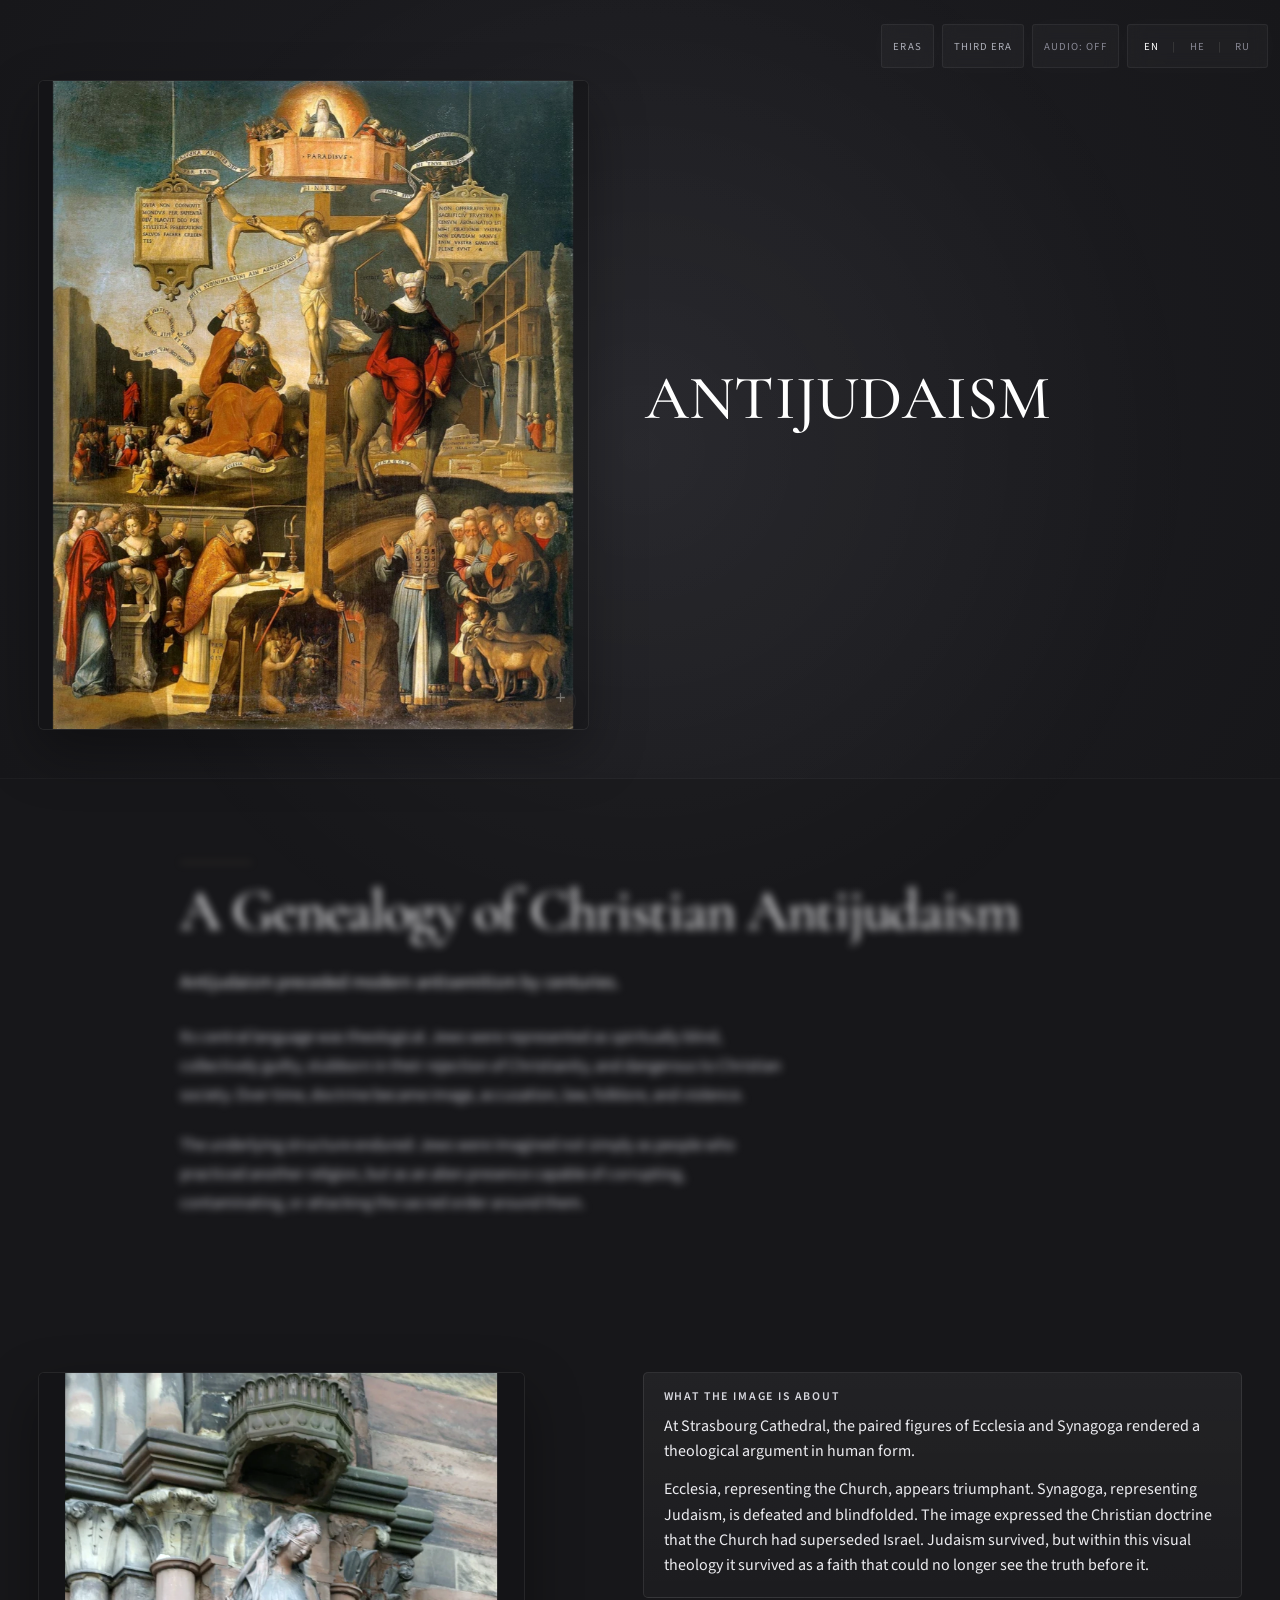
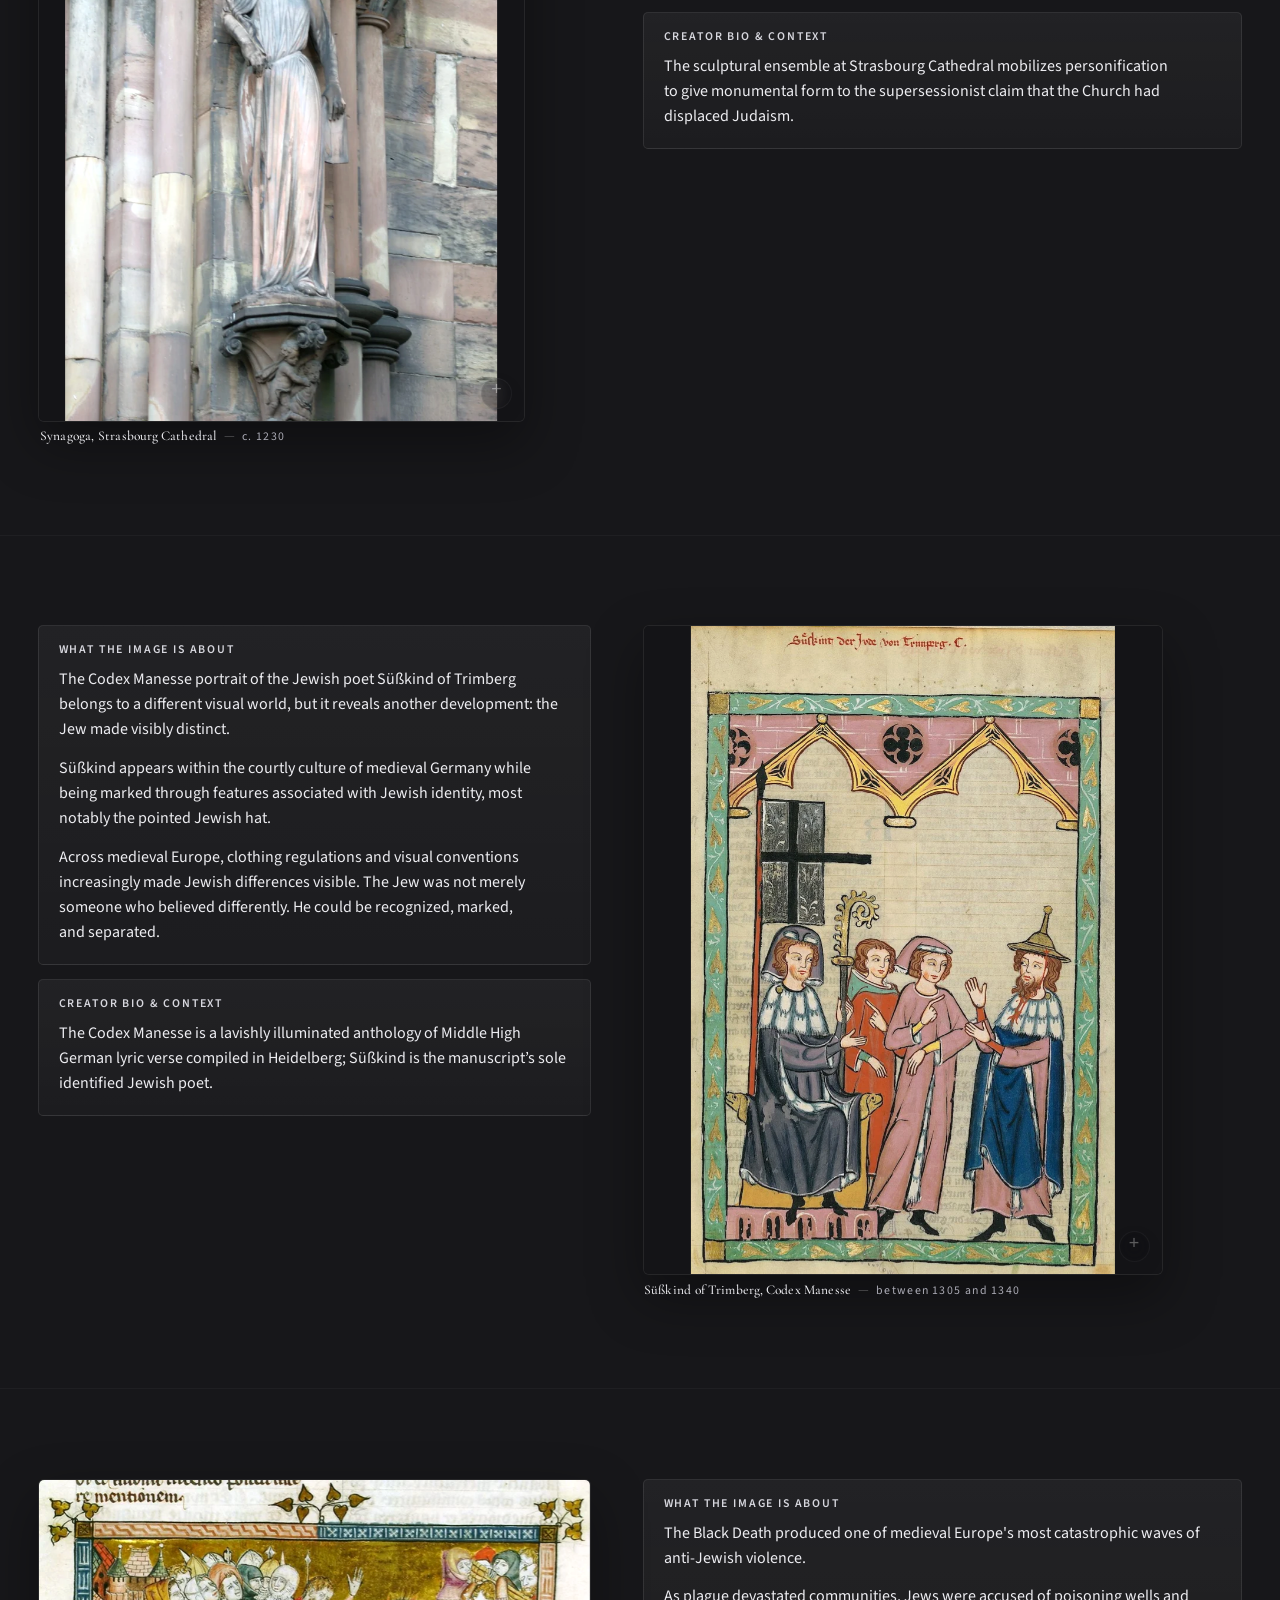
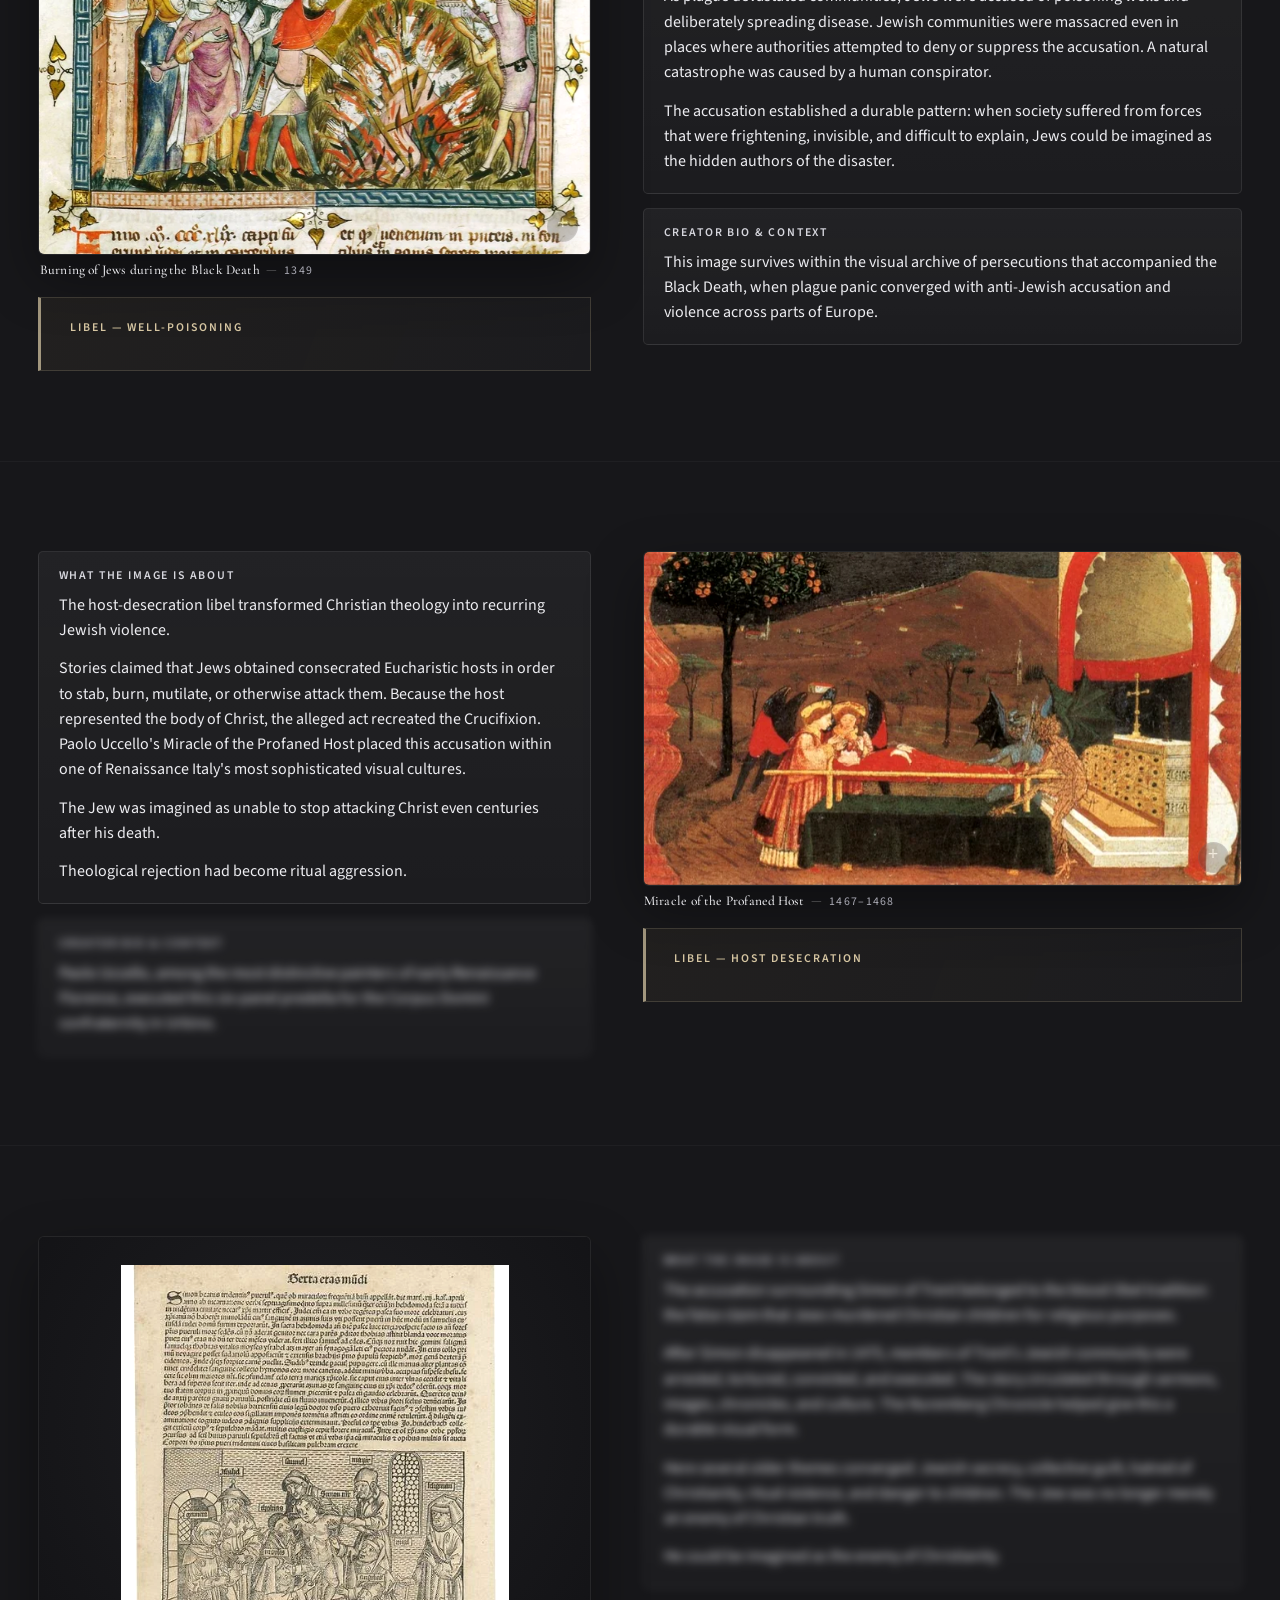
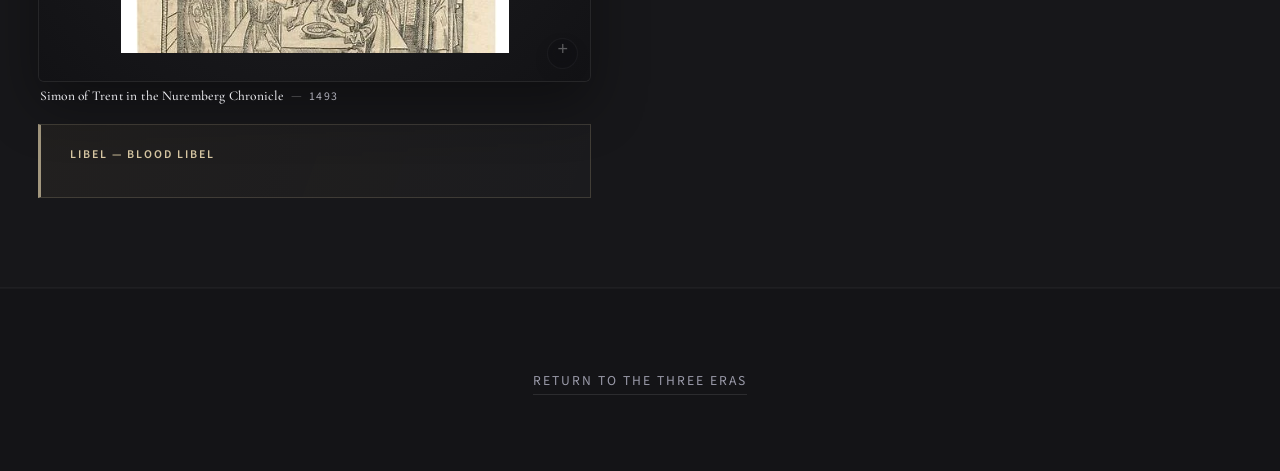
==== commit 8acf1ea9: "Add files via upload" ====
--- a/antijudaism.html
+++ b/antijudaism.html
@@ -6,22 +6,22 @@
 <meta content="width=device-width, initial-scale=1.0, viewport-fit=cover" name="viewport"/><meta content="dark" name="color-scheme"/>
 <title>Antijudaism | Jew-Hatred Exhibition</title>
 <!-- STOPAZ SEO START -->
-<meta name="description" content="A museum-style educational genealogy of Christian antijudaism, explored through primary-source images, historical context, and recurring libels."/>
-<meta name="robots" content="index,follow,max-image-preview:large"/>
-<meta name="theme-color" content="#17171a"/>
-<link rel="canonical" href="https://stopaz.org/antijudaism.html"/>
-<meta property="og:type" content="website"/>
-<meta property="og:site_name" content="Stop Antizionism"/>
-<meta property="og:title" content="Antijudaism | Jew-Hatred Exhibition"/>
-<meta property="og:description" content="A museum-style educational genealogy of Christian antijudaism, explored through primary-source images, historical context, and recurring libels."/>
-<meta property="og:url" content="https://stopaz.org/antijudaism.html"/>
-<meta property="og:image" content="https://stopaz.org/antijudaism-1.jpg"/>
-<meta property="og:image:alt" content="Antijudaism gallery — Stop Antizionism exhibition"/>
-<meta property="og:locale" content="en_US"/>
-<meta name="twitter:card" content="summary_large_image"/>
-<meta name="twitter:title" content="Antijudaism | Jew-Hatred Exhibition"/>
-<meta name="twitter:description" content="A museum-style educational genealogy of Christian antijudaism, explored through primary-source images, historical context, and recurring libels."/>
-<meta name="twitter:image" content="https://stopaz.org/antijudaism-1.jpg"/>
+<meta content="A museum-style educational genealogy of Christian antijudaism, explored through primary-source images, historical context, and recurring libels." name="description"/>
+<meta content="index,follow,max-image-preview:large" name="robots"/>
+<meta content="#17171a" name="theme-color"/>
+<link href="https://stopaz.org/antijudaism.html" rel="canonical"/>
+<meta content="website" property="og:type"/>
+<meta content="Stop Antizionism" property="og:site_name"/>
+<meta content="Antijudaism | Jew-Hatred Exhibition" property="og:title"/>
+<meta content="A museum-style educational genealogy of Christian antijudaism, explored through primary-source images, historical context, and recurring libels." property="og:description"/>
+<meta content="https://stopaz.org/antijudaism.html" property="og:url"/>
+<meta content="https://stopaz.org/antijudaism-1.jpg" property="og:image"/>
+<meta content="Antijudaism gallery — Stop Antizionism exhibition" property="og:image:alt"/>
+<meta content="en_US" property="og:locale"/>
+<meta content="summary_large_image" name="twitter:card"/>
+<meta content="Antijudaism | Jew-Hatred Exhibition" name="twitter:title"/>
+<meta content="A museum-style educational genealogy of Christian antijudaism, explored through primary-source images, historical context, and recurring libels." name="twitter:description"/>
+<meta content="https://stopaz.org/antijudaism-1.jpg" name="twitter:image"/>
 <!-- STOPAZ SEO END -->
 <link href="https://fonts.googleapis.com" rel="preconnect"/>
 <link crossorigin="" href="https://fonts.gstatic.com" rel="preconnect"/>
@@ -304,9 +304,6 @@
   .info-panel {height:auto !important;max-height:none !important;overflow:visible !important;}
 }
 </style>
-
-
-
 <style id="v6-gallery-layout-fixes">
 /* Keep the Antizionism hero title on one line on desktop. */
 @media (min-width: 851px) {
@@ -422,22 +419,22 @@
 <link href="final.css" rel="stylesheet"/>
 </head>
 <body>
-<a class="skip-link" href="#gallery" data-en="Skip to main content" data-he="דילוג לתוכן הראשי" data-ru="Перейти к основному содержанию">Skip to main content</a>
+<a class="skip-link" data-en="Skip to main content" data-he="דילוג לתוכן הראשי" data-ru="Перейти к основному содержанию" href="#gallery">Skip to main content</a>
 <!-- LAZY GLIDING AMBIENT LIGHT OVERLAY -->
 <div id="ambient-light"></div>
 <!-- BACKGROUND AUDIO ELEMENT -->
 <audio id="bg-audio" loop="" preload="none" src="The Seasons, Op. 37a - VI. June_ Barcarolle.mp3"></audio>
 <!-- MINIMALIST CONTROLS NAVBAR -->
-<nav aria-label="Page controls" data-aria-en="Page controls" data-aria-he="פקדי עמוד" data-aria-ru="Элементы управления страницей" class="controls-nav"><div class="nav-box"><a aria-label="Return to the three eras" data-aria-en="Return to the three eras" data-aria-he="חזרה לשלוש התקופות" data-aria-ru="Вернуться к трём эпохам" class="home-btn" data-en="ERAS" data-he="תקופות" data-ru="ЭПОХИ" href="index.html">ERAS</a></div><div class="nav-box third-era-nav-box"><a aria-label="The Third Era exhibition project" data-aria-en="The Third Era exhibition project" data-aria-he="פרויקט התערוכה של העידן השלישי" data-aria-ru="Выставочный проект «Третья эпоха»" class="home-btn third-era-nav-link" data-en="THIRD ERA" data-he="העידן השלישי" data-ru="ТРЕТЬЯ ЭПОХА" href="third-era.html">THIRD ERA</a></div>
+<nav aria-label="Page controls" class="controls-nav" data-aria-en="Page controls" data-aria-he="פקדי עמוד" data-aria-ru="Элементы управления страницей"><div class="nav-box"><a aria-label="Return to the three eras" class="home-btn" data-aria-en="Return to the three eras" data-aria-he="חזרה לשלוש התקופות" data-aria-ru="Вернуться к трём эпохам" data-en="ERAS" data-he="תקופות" data-ru="ЭПОХИ" href="index.html">ERAS</a></div><div class="nav-box third-era-nav-box"><a aria-label="The Third Era exhibition project" class="home-btn third-era-nav-link" data-aria-en="The Third Era exhibition project" data-aria-he="פרויקט התערוכה של העידן השלישי" data-aria-ru="Выставочный проект «Третья эпоха»" data-en="THIRD ERA" data-he="העידן השלישי" data-ru="ТРЕТЬЯ ЭПОХА" href="third-era.html">THIRD ERA</a></div>
 <div class="nav-box">
 <button aria-pressed="false" class="audio-btn" data-en="AUDIO: OFF" data-he="שמע: כבוי" data-ru="ЗВУК: ВЫКЛ" id="audio-btn" type="button">AUDIO: OFF</button>
 </div>
 <div class="nav-box">
-<button class="lang-btn active" aria-label="Switch language to English" data-aria-en="Switch language to English" data-aria-he="החלפת השפה לאנגלית" data-aria-ru="Переключить язык на английский" id="btn-en" type="button">EN</button>
+<button aria-label="Switch language to English" class="lang-btn active" data-aria-en="Switch language to English" data-aria-he="החלפת השפה לאנגלית" data-aria-ru="Переключить язык на английский" id="btn-en" type="button">EN</button>
 <span style="color:#444;">|</span>
-<button class="lang-btn" aria-label="Switch language to Hebrew" data-aria-en="Switch language to Hebrew" data-aria-he="החלפת השפה לעברית" data-aria-ru="Переключить язык на иврит" id="btn-he" type="button">HE</button>
+<button aria-label="Switch language to Hebrew" class="lang-btn" data-aria-en="Switch language to Hebrew" data-aria-he="החלפת השפה לעברית" data-aria-ru="Переключить язык на иврит" id="btn-he" type="button">HE</button>
 <span style="color:#444;">|</span>
-<button class="lang-btn" aria-label="Switch language to Russian" data-aria-en="Switch language to Russian" data-aria-he="החלפת השפה לרוסית" data-aria-ru="Переключить язык на русский" id="btn-ru" type="button">RU</button>
+<button aria-label="Switch language to Russian" class="lang-btn" data-aria-en="Switch language to Russian" data-aria-he="החלפת השפה לרוסית" data-aria-ru="Переключить язык на русский" id="btn-ru" type="button">RU</button>
 </div>
 </nav>
 <!-- FULLSCREEN LIGHTBOX MODAL -->
@@ -450,7 +447,7 @@
 <!-- HEADER / HERO SECTION -->
 <header class="hero-section">
 <div class="hero-container">
-<button aria-label="Enlarge Antijudaism gallery introduction" class="art-box interactive-target exhibit-image-button" type="button" aria-controls="lightbox" aria-haspopup="dialog">
+<button aria-controls="lightbox" aria-haspopup="dialog" aria-label="Enlarge Antijudaism gallery introduction" class="art-box interactive-target exhibit-image-button" type="button">
 <span class="museum-frame"><picture class="responsive-art-picture"><source sizes="(max-width: 850px) 94vw, 46vw" srcset="home-antijudaism-720.webp 720w, home-antijudaism-1280.webp 1280w" type="image/webp"/><img alt="Antijudaism gallery introduction" class="gallery-image quality-hires" data-native-height="3072" data-native-width="2048" decoding="async" fetchpriority="high" height="3072" loading="eager" sizes="(max-width: 850px) 94vw, 46vw" src="home-antijudaism.jpg" width="2048"/></picture></span>
 <span aria-hidden="true" class="click-hint">+</span>
 </button>
@@ -458,7 +455,7 @@
 <h1 class="hero-title wave-text" data-en="Antijudaism" data-he="אנטי-יהדות" data-ru="Антииудаизм">Antijudaism</h1>
 </div>
 </div>
-</header><section class="genealogy-script genealogy-intro script-right"><div class="genealogy-script-inner"><div class="genealogy-script-copy"><h3 role="heading" aria-level="2" data-en="A Genealogy of Christian Antijudaism" data-he="גנאלוגיה של אנטי־יהדות נוצרית" data-ru="Генеалогия христианского антииудаизма">A Genealogy of Christian Antijudaism</h3>
+</header><section class="genealogy-script genealogy-intro script-right"><div class="genealogy-script-inner"><div class="genealogy-script-copy"><h3 aria-level="2" data-en="A Genealogy of Christian Antijudaism" data-he="גנאלוגיה של אנטי־יהדות נוצרית" data-ru="Генеалогия христианского антииудаизма" role="heading">A Genealogy of Christian Antijudaism</h3>
 <p data-en="Antijudaism preceded modern antisemitism by centuries." data-he="האנטי־יהדות קדמה לאנטישמיות המודרנית במאות שנים." data-ru="Антииудаизм предшествовал современному антисемитизму на многие столетия.">Antijudaism preceded modern antisemitism by centuries.</p>
 <p data-en="Its central language was theological. Jews were represented as spiritually blind, collectively guilty, stubborn in their rejection of Christianity, and dangerous to Christian society. Over time, doctrine became image, accusation, law, folklore, and violence." data-he="שפתו המרכזית הייתה תיאולוגית. יהודים הוצגו כעיוורים מבחינה רוחנית, כאשמים קולקטיבית, כעקשנים בדחיית הנצרות וכמסוכנים לחברה הנוצרית. עם הזמן הפכה הדוקטרינה לדימוי, להאשמה, לחוק, לפולקלור ולאלימות." data-ru="Его основным языком был богословский. Евреев изображали духовно слепыми, коллективно виновными, упрямыми в отвержении христианства и опасными для христианского общества. Со временем доктрина превращалась в образ, обвинение, закон, фольклор и насилие.">Its central language was theological. Jews were represented as spiritually blind, collectively guilty, stubborn in their rejection of Christianity, and dangerous to Christian society. Over time, doctrine became image, accusation, law, folklore, and violence.</p>
 <p data-en="The underlying structure endured: Jews were imagined not simply as people who practiced another religion, but as an alien presence capable of corrupting, contaminating, or attacking the sacred order around them." data-he="המבנה הבסיסי נשמר: יהודים לא דומיינו רק כאנשים המקיימים דת אחרת, אלא כנוכחות זרה המסוגלת להשחית, לזהם או לתקוף את הסדר המקודש שסביבה." data-ru="Базовая структура сохранялась: евреев представляли не просто людьми иной религии, а чужеродным присутствием, способным развращать, заражать или атаковать окружающий священный порядок.">The underlying structure endured: Jews were imagined not simply as people who practiced another religion, but as an alien presence capable of corrupting, contaminating, or attacking the sacred order around them.</p>
@@ -466,96 +463,91 @@
 <!-- CHAPTER I: SOVIET ERA -->
 <section class="exhibition-section art-portrait">
 <div class="exhibition-container">
-<button aria-label="Examine Synagoga, Strasbourg Cathedral" class="art-box interactive-target exhibit-image-button" data-aria-en="Examine Synagoga, Strasbourg Cathedral" data-aria-he="בחינת היצירה: סינאגוגה, קתדרלת שטרסבורג" data-aria-ru="Рассмотреть: Синагога, Страсбургский собор" type="button" aria-controls="lightbox" aria-haspopup="dialog">
+<div class="exhibit-art-column"><button aria-controls="lightbox" aria-haspopup="dialog" aria-label="Examine Synagoga, Strasbourg Cathedral" class="art-box interactive-target exhibit-image-button" data-aria-en="Examine Synagoga, Strasbourg Cathedral" data-aria-he="בחינת היצירה: סינאגוגה, קתדרלת שטרסבורג" data-aria-ru="Рассмотреть: Синагога, Страсбургский собор" type="button">
 <span class="museum-frame"><picture class="responsive-art-picture"><source sizes="(max-width: 850px) 94vw, 46vw" srcset="antijudaism-1-720.webp 720w, antijudaism-1-1400.webp 1400w" type="image/webp"/><img alt="Synagoga, Strasbourg Cathedral" class="gallery-image quality-hires" data-native-height="3072" data-native-width="2048" decoding="async" height="3072" loading="lazy" sizes="(max-width: 850px) 94vw, 46vw" src="antijudaism-1.jpg" width="2048"/></picture></span>
 <span aria-hidden="true" class="click-hint">+</span>
-</button>
+</button><div class="art-caption-inline"><h3 aria-level="2" class="art-caption-title wave-text" data-en="Synagoga, Strasbourg Cathedral" data-he="סינאגוגה, קתדרלת שטרסבורג" data-ru="Синагога, Страсбургский собор" role="heading">Synagoga, Strasbourg Cathedral</h3><span aria-hidden="true" class="art-caption-separator">—</span><span class="art-caption-date wave-text" data-en="c. 1230" data-he="1230" data-ru="1230">c. 1230</span></div></div>
 <div class="info-panel">
 <div class="info-category wave-text" data-en="c. 1230 — Supersession" data-he="בקירוב 1230 — תיאולוגיית ההחלפה" data-ru="ок. 1230 — Теология замещения">c. 1230 — Supersession</div>
-<h3 role="heading" aria-level="2" class="info-title wave-text" data-en="Synagoga, Strasbourg Cathedral" data-he="סינאגוגה, קתדרלת שטרסבורג" data-ru="Синагога, Страсбургский собор">Synagoga, Strasbourg Cathedral</h3>
+<h3 aria-level="2" class="info-title wave-text" data-en="Synagoga, Strasbourg Cathedral" data-he="סינאגוגה, קתדרלת שטרסבורג" data-ru="Синагога, Страсбургский собор" role="heading">Synagoga, Strasbourg Cathedral</h3>
 <div class="info-meta">
 <div><strong data-en="Creator:" data-he="יוצר:" data-ru="Автор:">Creator:</strong> <span class="wave-text" data-en="Unknown Gothic sculptor; photograph by Rama" data-he="פסל גותי לא ידוע; צילום: ראמה" data-ru="Неизвестный готический скульптор; фотография Рамы">Unknown Gothic sculptor; photograph by Rama</span></div>
 <div><strong data-en="Date:" data-he="תאריך:" data-ru="Дата:">Date:</strong> <span class="wave-text" data-en="c. 1230 (sculpture); 2006 photograph" data-he="בקירוב 1230 (פסל); צילום מ־2006" data-ru="ок. 1230 (скульптура); фотография 2006 года">c. 1230 (sculpture); 2006 photograph</span></div>
 </div>
-<div class="info-block" data-catalogue-role="creator"><h4 role="heading" aria-level="3" data-en="Creator Bio &amp; Context" data-he="ביוגרפיה והקשר" data-ru="Биография и контекст">Creator Bio &amp; Context</h4><p class="wave-p wave-text" data-en="The sculptural ensemble at Strasbourg Cathedral mobilizes personification to give monumental form to the supersessionist claim that the Church had displaced Judaism." data-he="המכלול הפיסולי בקתדרלת שטרסבורג מגייס האנשה כדי להעניק צורה מונומנטלית לטענה הסופרססיוניסטית שלפיה הכנסייה דחקה את היהדות ממעמדה." data-ru="Скульптурный ансамбль Страсбургского собора обращается к персонификации, придавая монументальную форму супрессионистскому тезису о том, что Церковь вытеснила иудаизм.">The sculptural ensemble at Strasbourg Cathedral mobilizes personification to give monumental form to the supersessionist claim that the Church had displaced Judaism.</p></div>
-<div class="info-block" data-catalogue-role="object"><h4 role="heading" aria-level="3" data-en="What the Image Is About" data-he="על מה התמונה" data-ru="О чём это изображение">What the Image Is About</h4><p class="wave-p wave-text source-locked-copy" data-en="At Strasbourg Cathedral, the paired figures of Ecclesia and Synagoga rendered a theological argument in human form." data-he="בקתדרלת שטרסבורג, הדמויות המקבילות אקלזיה וסינאגוגה העניקו לטיעון תיאולוגי צורה אנושית." data-ru="В Страсбургском соборе парные фигуры Экклезии и Синагоги воплотили богословский аргумент в человеческой форме.">At Strasbourg Cathedral, the paired figures of Ecclesia and Synagoga rendered a theological argument in human form.</p><p class="wave-p wave-text source-locked-copy" data-en="Ecclesia, representing the Church, appears triumphant. Synagoga, representing Judaism, is defeated and blindfolded. The image expressed the Christian doctrine that the Church had superseded Israel. Judaism survived, but within this visual theology it survived as a faith that could no longer see the truth before it." data-he="אקלזיה, המייצגת את הכנסייה, נראית מנצחת. סינאגוגה, המייצגת את היהדות, מובסת ועיניה מכוסות. הדימוי ביטא את הדוקטרינה הנוצרית שלפיה הכנסייה החליפה את ישראל. היהדות שרדה, אך בתוך התיאולוגיה החזותית הזאת היא שרדה כאמונה שאינה מסוגלת עוד לראות את האמת הניצבת לפניה." data-ru="Экклезия, олицетворяющая Церковь, изображена победительницей. Синагога, олицетворяющая иудаизм, побеждена и с завязанными глазами. Образ выражал христианское учение о том, что Церковь заменила Израиль. Иудаизм сохранялся, но в этой визуальной теологии — как вера, уже неспособная увидеть истину перед собой.">Ecclesia, representing the Church, appears triumphant. Synagoga, representing Judaism, is defeated and blindfolded. The image expressed the Christian doctrine that the Church had superseded Israel. Judaism survived, but within this visual theology it survived as a faith that could no longer see the truth before it.</p></div>
-<div class="info-block" data-catalogue-role="archive"><h4 role="heading" aria-level="3" data-en="Archival Source" data-he="מקור ארכיוני" data-ru="Архивный источник">Archival Source</h4><p class="wave-p wave-text" data-en="Strasbourg Cathedral; digital photograph by Rama, Wikimedia Commons, CC BY-SA 2.0 France." data-he="קתדרלת שטרסבורג; תצלום דיגיטלי מאת ראמה, Wikimedia Commons, רישיון CC BY-SA 2.0 France." data-ru="Страсбургский собор; цифровая фотография Рамы, Wikimedia Commons, лицензия CC BY-SA 2.0 France.">Strasbourg Cathedral; digital photograph by Rama, Wikimedia Commons, CC BY-SA 2.0 France.</p></div>
+<div class="info-block" data-catalogue-role="creator"><h4 aria-level="3" data-en="Creator Bio &amp; Context" data-he="ביוגרפיה והקשר" data-ru="Биография и контекст" role="heading">Creator Bio &amp; Context</h4><p class="wave-p wave-text" data-en="The sculptural ensemble at Strasbourg Cathedral mobilizes personification to give monumental form to the supersessionist claim that the Church had displaced Judaism." data-he="המכלול הפיסולי בקתדרלת שטרסבורג מגייס האנשה כדי להעניק צורה מונומנטלית לטענה הסופרססיוניסטית שלפיה הכנסייה דחקה את היהדות ממעמדה." data-ru="Скульптурный ансамбль Страсбургского собора обращается к персонификации, придавая монументальную форму супрессионистскому тезису о том, что Церковь вытеснила иудаизм.">The sculptural ensemble at Strasbourg Cathedral mobilizes personification to give monumental form to the supersessionist claim that the Church had displaced Judaism.</p></div>
+<div class="info-block" data-catalogue-role="object"><h4 aria-level="3" data-en="What the Image Is About" data-he="על מה התמונה" data-ru="О чём это изображение" role="heading">What the Image Is About</h4><p class="wave-p wave-text source-locked-copy" data-en="At Strasbourg Cathedral, the paired figures of Ecclesia and Synagoga rendered a theological argument in human form." data-he="בקתדרלת שטרסבורג, הדמויות המקבילות אקלזיה וסינאגוגה העניקו לטיעון תיאולוגי צורה אנושית." data-ru="В Страсбургском соборе парные фигуры Экклезии и Синагоги воплотили богословский аргумент в человеческой форме.">At Strasbourg Cathedral, the paired figures of Ecclesia and Synagoga rendered a theological argument in human form.</p><p class="wave-p wave-text source-locked-copy" data-en="Ecclesia, representing the Church, appears triumphant. Synagoga, representing Judaism, is defeated and blindfolded. The image expressed the Christian doctrine that the Church had superseded Israel. Judaism survived, but within this visual theology it survived as a faith that could no longer see the truth before it." data-he="אקלזיה, המייצגת את הכנסייה, נראית מנצחת. סינאגוגה, המייצגת את היהדות, מובסת ועיניה מכוסות. הדימוי ביטא את הדוקטרינה הנוצרית שלפיה הכנסייה החליפה את ישראל. היהדות שרדה, אך בתוך התיאולוגיה החזותית הזאת היא שרדה כאמונה שאינה מסוגלת עוד לראות את האמת הניצבת לפניה." data-ru="Экклезия, олицетворяющая Церковь, изображена победительницей. Синагога, олицетворяющая иудаизм, побеждена и с завязанными глазами. Образ выражал христианское учение о том, что Церковь заменила Израиль. Иудаизм сохранялся, но в этой визуальной теологии — как вера, уже неспособная увидеть истину перед собой.">Ecclesia, representing the Church, appears triumphant. Synagoga, representing Judaism, is defeated and blindfolded. The image expressed the Christian doctrine that the Church had superseded Israel. Judaism survived, but within this visual theology it survived as a faith that could no longer see the truth before it.</p></div>
 </div>
 </div>
 </section>
 <section class="exhibition-section art-portrait">
 <div class="exhibition-container">
-<button aria-label="Examine Süßkind of Trimberg, Codex Manesse" class="art-box interactive-target exhibit-image-button" data-aria-en="Examine Süßkind of Trimberg, Codex Manesse" data-aria-he="בחינת היצירה: זיסקינד מטרימברג, קודקס מאנסה" data-aria-ru="Рассмотреть: Зюскинд фон Тримберг, Кодекс Манессе" type="button" aria-controls="lightbox" aria-haspopup="dialog">
+<div class="exhibit-art-column"><button aria-controls="lightbox" aria-haspopup="dialog" aria-label="Examine Süßkind of Trimberg, Codex Manesse" class="art-box interactive-target exhibit-image-button" data-aria-en="Examine Süßkind of Trimberg, Codex Manesse" data-aria-he="בחינת היצירה: זיסקינד מטרימברג, קודקס מאנסה" data-aria-ru="Рассмотреть: Зюскинд фон Тримберг, Кодекс Манессе" type="button">
 <span class="museum-frame"><picture class="responsive-art-picture"><source sizes="(max-width: 850px) 94vw, 46vw" srcset="antijudaism-2-720.webp 720w, antijudaism-2-1400.webp 1400w" type="image/webp"/><img alt="Süßkind of Trimberg, Codex Manesse" class="gallery-image quality-hires" data-native-height="1464" data-native-width="958" decoding="async" height="1464" loading="lazy" sizes="(max-width: 850px) 94vw, 46vw" src="antijudaism-2.jpg" width="958"/></picture></span>
 <span aria-hidden="true" class="click-hint">+</span>
-</button>
+</button><div class="art-caption-inline"><h3 aria-level="2" class="art-caption-title wave-text" data-en="Süßkind of Trimberg, Codex Manesse" data-he="זיסקינד מטרימברג, קודקס מאנסה" data-ru="Зюскинд фон Тримберг, Кодекс Манессе" role="heading">Süßkind of Trimberg, Codex Manesse</h3><span aria-hidden="true" class="art-caption-separator">—</span><span class="art-caption-date wave-text" data-en="between 1305 and 1340" data-he="בין 1305 ל־1340" data-ru="между 1305 и 1340 годами">between 1305 and 1340</span></div></div>
 <div class="info-panel">
 <div class="info-category wave-text" data-en="1305–1340 — Marked Difference" data-he="1305–1340 — שוני מסומן" data-ru="1305–1340 — Обозначенное различие">1305–1340 — Marked Difference</div>
-<h3 role="heading" aria-level="2" class="info-title wave-text" data-en="Süßkind of Trimberg, Codex Manesse" data-he="זיסקינד מטרימברג, קודקס מאנסה" data-ru="Зюскинд фон Тримберг, Кодекс Манессе">Süßkind of Trimberg, Codex Manesse</h3>
+<h3 aria-level="2" class="info-title wave-text" data-en="Süßkind of Trimberg, Codex Manesse" data-he="זיסקינד מטרימברג, קודקס מאנסה" data-ru="Зюскинд фон Тримберг, Кодекс Манессе" role="heading">Süßkind of Trimberg, Codex Manesse</h3>
 <div class="info-meta">
 <div><strong data-en="Creator:" data-he="יוצר:" data-ru="Автор:">Creator:</strong> <span class="wave-text" data-en="Master of the Codex Manesse, Additional Painter I" data-he="אמן קודקס מאנסה, הצייר הנוסף הראשון" data-ru="Мастер Кодекса Манессе, дополнительный художник I">Master of the Codex Manesse, Additional Painter I</span></div>
 <div><strong data-en="Date:" data-he="תאריך:" data-ru="Дата:">Date:</strong> <span class="wave-text" data-en="between 1305 and 1340" data-he="בין 1305 ל־1340" data-ru="между 1305 и 1340 годами">between 1305 and 1340</span></div>
 </div>
-<div class="info-block" data-catalogue-role="creator"><h4 role="heading" aria-level="3" data-en="Creator Bio &amp; Context" data-he="ביוגרפיה והקשר" data-ru="Биография и контекст">Creator Bio &amp; Context</h4><p class="wave-p wave-text" data-en="The Codex Manesse is a lavishly illuminated anthology of Middle High German lyric verse compiled in Heidelberg; Süßkind is the manuscript’s sole identified Jewish poet." data-he="קודקס מאנסה הוא אנתולוגיה מאוירת בפאר של שירה לירית בגרמנית עילית תיכונה, שנערכה בהיידלברג; זיסקינד הוא המשורר היהודי המזוהה היחיד בכתב היד." data-ru="Кодекс Манессе — роскошно иллюминированная антология средневерхненемецкой лирики, составленная в Гейдельберге; Зюскинд — единственный идентифицированный еврейский поэт рукописи.">The Codex Manesse is a lavishly illuminated anthology of Middle High German lyric verse compiled in Heidelberg; Süßkind is the manuscript’s sole identified Jewish poet.</p></div>
-<div class="info-block" data-catalogue-role="object"><h4 role="heading" aria-level="3" data-en="What the Image Is About" data-he="על מה התמונה" data-ru="О чём это изображение">What the Image Is About</h4><p class="wave-p wave-text source-locked-copy" data-en="The Codex Manesse portrait of the Jewish poet Süßkind of Trimberg belongs to a different visual world, but it reveals another development: the Jew made visibly distinct." data-he="דיוקנו של המשורר היהודי זיסקינד מטרימברג בקודקס מאנסה שייך לעולם חזותי אחר, אך הוא חושף התפתחות נוספת: הפיכת היהודי לשונה באופן הנראה לעין." data-ru="Портрет еврейского поэта Зюскинда фон Тримберга в Кодексе Манессе принадлежит иному визуальному миру, но показывает ещё одно развитие: еврей становится зримо отличимым.">The Codex Manesse portrait of the Jewish poet Süßkind of Trimberg belongs to a different visual world, but it reveals another development: the Jew made visibly distinct.</p><p class="wave-p wave-text source-locked-copy" data-en="Süßkind appears within the courtly culture of medieval Germany while being marked through features associated with Jewish identity, most notably the pointed Jewish hat." data-he="זיסקינד מופיע בתוך תרבות החצר של גרמניה בימי הביניים, ובו בזמן מסומן במאפיינים שנקשרו לזהות יהודית, ובראשם הכובע היהודי המחודד." data-ru="Зюскинд представлен внутри придворной культуры средневековой Германии и одновременно отмечен признаками, связанными с еврейской идентичностью, прежде всего остроконечной еврейской шляпой.">Süßkind appears within the courtly culture of medieval Germany while being marked through features associated with Jewish identity, most notably the pointed Jewish hat.</p><p class="wave-p wave-text source-locked-copy" data-en="Across medieval Europe, clothing regulations and visual conventions increasingly made Jewish differences visible. The Jew was not merely someone who believed differently. He could be recognized, marked, and separated." data-he="ברחבי אירופה של ימי הביניים, תקנות לבוש ומוסכמות חזותיות הפכו יותר ויותר את השוני היהודי לנראה. היהודי לא היה רק מי שהאמין אחרת. אפשר היה לזהותו, לסמנו ולהפרידו." data-ru="По всей средневековой Европе предписания об одежде и визуальные условности всё чаще делали еврейское отличие видимым. Еврей был не просто человеком иной веры. Его можно было распознать, пометить и отделить.">Across medieval Europe, clothing regulations and visual conventions increasingly made Jewish differences visible. The Jew was not merely someone who believed differently. He could be recognized, marked, and separated.</p></div>
-<div class="info-block" data-catalogue-role="archive"><h4 role="heading" aria-level="3" data-en="Archival Source" data-he="מקור ארכיוני" data-ru="Архивный источник">Archival Source</h4><p class="wave-p wave-text" data-en="Codex Manesse, fol. 355r; Heidelberg University Library, Cod. Pal. germ. 848; Wikimedia Commons reproduction." data-he="קודקס מאנסה, דף 355r; ספריית אוניברסיטת היידלברג, Cod. Pal. germ. 848; רפרודוקציה מ־Wikimedia Commons." data-ru="Кодекс Манессе, л. 355r; Библиотека Гейдельбергского университета, Cod. Pal. germ. 848; репродукция Wikimedia Commons.">Codex Manesse, fol. 355r; Heidelberg University Library, Cod. Pal. germ. 848; Wikimedia Commons reproduction.</p></div>
+<div class="info-block" data-catalogue-role="creator"><h4 aria-level="3" data-en="Creator Bio &amp; Context" data-he="ביוגרפיה והקשר" data-ru="Биография и контекст" role="heading">Creator Bio &amp; Context</h4><p class="wave-p wave-text" data-en="The Codex Manesse is a lavishly illuminated anthology of Middle High German lyric verse compiled in Heidelberg; Süßkind is the manuscript’s sole identified Jewish poet." data-he="קודקס מאנסה הוא אנתולוגיה מאוירת בפאר של שירה לירית בגרמנית עילית תיכונה, שנערכה בהיידלברג; זיסקינד הוא המשורר היהודי המזוהה היחיד בכתב היד." data-ru="Кодекс Манессе — роскошно иллюминированная антология средневерхненемецкой лирики, составленная в Гейдельберге; Зюскинд — единственный идентифицированный еврейский поэт рукописи.">The Codex Manesse is a lavishly illuminated anthology of Middle High German lyric verse compiled in Heidelberg; Süßkind is the manuscript’s sole identified Jewish poet.</p></div>
+<div class="info-block" data-catalogue-role="object"><h4 aria-level="3" data-en="What the Image Is About" data-he="על מה התמונה" data-ru="О чём это изображение" role="heading">What the Image Is About</h4><p class="wave-p wave-text source-locked-copy" data-en="The Codex Manesse portrait of the Jewish poet Süßkind of Trimberg belongs to a different visual world, but it reveals another development: the Jew made visibly distinct." data-he="דיוקנו של המשורר היהודי זיסקינד מטרימברג בקודקס מאנסה שייך לעולם חזותי אחר, אך הוא חושף התפתחות נוספת: הפיכת היהודי לשונה באופן הנראה לעין." data-ru="Портрет еврейского поэта Зюскинда фон Тримберга в Кодексе Манессе принадлежит иному визуальному миру, но показывает ещё одно развитие: еврей становится зримо отличимым.">The Codex Manesse portrait of the Jewish poet Süßkind of Trimberg belongs to a different visual world, but it reveals another development: the Jew made visibly distinct.</p><p class="wave-p wave-text source-locked-copy" data-en="Süßkind appears within the courtly culture of medieval Germany while being marked through features associated with Jewish identity, most notably the pointed Jewish hat." data-he="זיסקינד מופיע בתוך תרבות החצר של גרמניה בימי הביניים, ובו בזמן מסומן במאפיינים שנקשרו לזהות יהודית, ובראשם הכובע היהודי המחודד." data-ru="Зюскинд представлен внутри придворной культуры средневековой Германии и одновременно отмечен признаками, связанными с еврейской идентичностью, прежде всего остроконечной еврейской шляпой.">Süßkind appears within the courtly culture of medieval Germany while being marked through features associated with Jewish identity, most notably the pointed Jewish hat.</p><p class="wave-p wave-text source-locked-copy" data-en="Across medieval Europe, clothing regulations and visual conventions increasingly made Jewish differences visible. The Jew was not merely someone who believed differently. He could be recognized, marked, and separated." data-he="ברחבי אירופה של ימי הביניים, תקנות לבוש ומוסכמות חזותיות הפכו יותר ויותר את השוני היהודי לנראה. היהודי לא היה רק מי שהאמין אחרת. אפשר היה לזהותו, לסמנו ולהפרידו." data-ru="По всей средневековой Европе предписания об одежде и визуальные условности всё чаще делали еврейское отличие видимым. Еврей был не просто человеком иной веры. Его можно было распознать, пометить и отделить.">Across medieval Europe, clothing regulations and visual conventions increasingly made Jewish differences visible. The Jew was not merely someone who believed differently. He could be recognized, marked, and separated.</p></div>
 </div>
 </div>
 </section>
 <section class="exhibition-section art-standard">
 <div class="exhibition-container">
-<div class="exhibit-art-column"><button aria-label="Examine Burning of Jews during the Black Death" class="art-box interactive-target exhibit-image-button" data-aria-en="Examine Burning of Jews during the Black Death" data-aria-he="בחינת היצירה: שריפת יהודים בזמן המוות השחור" data-aria-ru="Рассмотреть: Сожжение евреев во время Чёрной смерти" type="button" aria-controls="lightbox" aria-haspopup="dialog">
+<div class="exhibit-art-column"><button aria-controls="lightbox" aria-haspopup="dialog" aria-label="Examine Burning of Jews during the Black Death" class="art-box interactive-target exhibit-image-button" data-aria-en="Examine Burning of Jews during the Black Death" data-aria-he="בחינת היצירה: שריפת יהודים בזמן המוות השחור" data-aria-ru="Рассмотреть: Сожжение евреев во время Чёрной смерти" type="button">
 <span class="museum-frame"><picture class="responsive-art-picture"><source sizes="(max-width: 850px) 94vw, 46vw" srcset="antijudaism-3-720.webp 720w, antijudaism-3-1400.webp 1400w" type="image/webp"/><img alt="Burning of Jews during the Black Death" class="gallery-image quality-hires" data-native-height="1001" data-native-width="1473" decoding="async" height="1001" loading="lazy" sizes="(max-width: 850px) 94vw, 46vw" src="antijudaism-3.jpg" width="1473"/></picture></span>
 <span aria-hidden="true" class="click-hint">+</span>
-</button><div aria-label="Libel annotation" data-aria-en="Libel annotation" data-aria-he="ביאור עלילה" data-aria-ru="Аннотация к клевете" role="note" class="exhibit-libel-below"><div class="timeline-libel-context"><div class="timeline-libel-kicker wave-text" data-en="LIBEL — WELL-POISONING" data-he="עלילה — הרעלת בארות" data-ru="КЛЕВЕТА — ОТРАВЛЕНИЕ КОЛОДЦЕВ">LIBEL — WELL-POISONING</div></div></div></div>
+</button><div class="art-caption-inline"><h3 aria-level="2" class="art-caption-title wave-text" data-en="Burning of Jews during the Black Death" data-he="שריפת יהודים בזמן המוות השחור" data-ru="Сожжение евреев во время Чёрной смерти" role="heading">Burning of Jews during the Black Death</h3><span aria-hidden="true" class="art-caption-separator">—</span><span class="art-caption-date wave-text" data-en="1349" data-he="1349" data-ru="1349">1349</span></div><div aria-label="Libel annotation" class="exhibit-libel-below" data-aria-en="Libel annotation" data-aria-he="ביאור עלילה" data-aria-ru="Аннотация к клевете" role="note"><div class="timeline-libel-context"><div class="timeline-libel-kicker wave-text" data-en="LIBEL — WELL-POISONING" data-he="עלילה — הרעלת בארות" data-ru="КЛЕВЕТА — ОТРАВЛЕНИЕ КОЛОДЦЕВ">LIBEL — WELL-POISONING</div></div></div></div>
 <div class="info-panel">
 <div class="info-category wave-text" data-en="1349 — Pestilence and Collective Guilt" data-he="1349 — מגפה ואשמה קולקטיבית" data-ru="1349 — Мор и коллективная вина">1349 — Pestilence and Collective Guilt</div>
-<h3 role="heading" aria-level="2" class="info-title wave-text title-long" data-en="Burning of Jews during the Black Death" data-he="שריפת יהודים בזמן המוות השחור" data-ru="Сожжение евреев во время Чёрной смерти">Burning of Jews during the Black Death</h3>
+<h3 aria-level="2" class="info-title wave-text title-long" data-en="Burning of Jews during the Black Death" data-he="שריפת יהודים בזמן המוות השחור" data-ru="Сожжение евреев во время Чёрной смерти" role="heading">Burning of Jews during the Black Death</h3>
 <div class="info-meta">
 <div><strong data-en="Creator:" data-he="יוצר:" data-ru="Автор:">Creator:</strong> <span class="wave-text" data-en="Medieval manuscript illuminator" data-he="מאייר כתב־יד מימי הביניים" data-ru="Средневековый миниатюрист">Medieval manuscript illuminator</span></div>
 <div><strong data-en="Date:" data-he="תאריך:" data-ru="Дата:">Date:</strong> <span class="wave-text" data-en="1349" data-he="1349" data-ru="1349">1349</span></div>
 </div>
-<div class="info-block" data-catalogue-role="creator"><h4 role="heading" aria-level="3" data-en="Creator Bio &amp; Context" data-he="ביוגרפיה והקשר" data-ru="Биография и контекст">Creator Bio &amp; Context</h4><p class="wave-p wave-text" data-en="This image survives within the visual archive of persecutions that accompanied the Black Death, when plague panic converged with anti-Jewish accusation and violence across parts of Europe." data-he="דימוי זה שרד בתוך הארכיון החזותי של הרדיפות שליוו את המוות השחור, כאשר בהלת המגפה הצטלבה עם האשמות ואלימות אנטי־יהודיות בחלקים מאירופה." data-ru="Это изображение сохранилось в визуальном архиве преследований эпохи Чёрной смерти, когда чумная паника сочеталась с антиеврейскими обвинениями и насилием в разных частях Европы.">This image survives within the visual archive of persecutions that accompanied the Black Death, when plague panic converged with anti-Jewish accusation and violence across parts of Europe.</p></div>
-<div class="info-block" data-catalogue-role="object"><h4 role="heading" aria-level="3" data-en="What the Image Is About" data-he="על מה התמונה" data-ru="О чём это изображение">What the Image Is About</h4><p class="wave-p wave-text source-locked-copy" data-en="The Black Death produced one of medieval Europe's most catastrophic waves of anti-Jewish violence." data-he="המוות השחור חולל אחד מגלי האלימות האנטי־יהודית הקטסטרופליים ביותר באירופה של ימי הביניים." data-ru="Чёрная смерть вызвала одну из самых катастрофических волн антиеврейского насилия в средневековой Европе.">The Black Death produced one of medieval Europe's most catastrophic waves of anti-Jewish violence.</p><p class="wave-p wave-text source-locked-copy" data-en="As plague devastated communities, Jews were accused of poisoning wells and deliberately spreading disease. Jewish communities were massacred even in places where authorities attempted to deny or suppress the accusation. A natural catastrophe was caused by a human conspirator." data-he="כאשר המגפה החריבה קהילות, יהודים הואשמו בהרעלת בארות ובהפצת המחלה במכוון. קהילות יהודיות נטבחו גם במקומות שבהם הרשויות ניסו להכחיש את ההאשמה או לדכאה. אסון טבע הוסבר באמצעות קושר אנושי." data-ru="Когда чума опустошала общины, евреев обвиняли в отравлении колодцев и преднамеренном распространении болезни. Еврейские общины уничтожали даже там, где власти пытались отрицать или подавлять обвинение. Природной катастрофе приписывали человеческого заговорщика.">As plague devastated communities, Jews were accused of poisoning wells and deliberately spreading disease. Jewish communities were massacred even in places where authorities attempted to deny or suppress the accusation. A natural catastrophe was caused by a human conspirator.</p><p class="wave-p wave-text source-locked-copy" data-en="The accusation established a durable pattern: when society suffered from forces that were frightening, invisible, and difficult to explain, Jews could be imagined as the hidden authors of the disaster." data-he="ההאשמה קבעה דפוס עמיד: כאשר החברה סבלה מכוחות מפחידים, בלתי נראים וקשים להסבר, ניתן היה לדמיין את היהודים כמחוללים הנסתרים של האסון." data-ru="Обвинение закрепило устойчивую схему: когда общество страдало от сил пугающих, невидимых и труднообъяснимых, евреев можно было представить скрытыми авторами бедствия.">The accusation established a durable pattern: when society suffered from forces that were frightening, invisible, and difficult to explain, Jews could be imagined as the hidden authors of the disaster.</p></div>
-<div class="info-block" data-catalogue-role="archive"><h4 role="heading" aria-level="3" data-en="Archival Source" data-he="מקור ארכיוני" data-ru="Архивный источник">Archival Source</h4><p class="wave-p wave-text" data-en="Medieval manuscript image; public-domain reproduction circulated through Wikimedia Commons." data-he="תמונת כתב־יד מימי הביניים; רפרודוקציה בנחלת הכלל שהופצה דרך Wikimedia Commons." data-ru="Изображение из средневековой рукописи; репродукция общественного достояния, распространяемая через Wikimedia Commons.">Medieval manuscript image; public-domain reproduction circulated through Wikimedia Commons.</p></div>
+<div class="info-block" data-catalogue-role="creator"><h4 aria-level="3" data-en="Creator Bio &amp; Context" data-he="ביוגרפיה והקשר" data-ru="Биография и контекст" role="heading">Creator Bio &amp; Context</h4><p class="wave-p wave-text" data-en="This image survives within the visual archive of persecutions that accompanied the Black Death, when plague panic converged with anti-Jewish accusation and violence across parts of Europe." data-he="דימוי זה שרד בתוך הארכיון החזותי של הרדיפות שליוו את המוות השחור, כאשר בהלת המגפה הצטלבה עם האשמות ואלימות אנטי־יהודיות בחלקים מאירופה." data-ru="Это изображение сохранилось в визуальном архиве преследований эпохи Чёрной смерти, когда чумная паника сочеталась с антиеврейскими обвинениями и насилием в разных частях Европы.">This image survives within the visual archive of persecutions that accompanied the Black Death, when plague panic converged with anti-Jewish accusation and violence across parts of Europe.</p></div>
+<div class="info-block" data-catalogue-role="object"><h4 aria-level="3" data-en="What the Image Is About" data-he="על מה התמונה" data-ru="О чём это изображение" role="heading">What the Image Is About</h4><p class="wave-p wave-text source-locked-copy" data-en="The Black Death produced one of medieval Europe's most catastrophic waves of anti-Jewish violence." data-he="המוות השחור חולל אחד מגלי האלימות האנטי־יהודית הקטסטרופליים ביותר באירופה של ימי הביניים." data-ru="Чёрная смерть вызвала одну из самых катастрофических волн антиеврейского насилия в средневековой Европе.">The Black Death produced one of medieval Europe's most catastrophic waves of anti-Jewish violence.</p><p class="wave-p wave-text source-locked-copy" data-en="As plague devastated communities, Jews were accused of poisoning wells and deliberately spreading disease. Jewish communities were massacred even in places where authorities attempted to deny or suppress the accusation. A natural catastrophe was caused by a human conspirator." data-he="כאשר המגפה החריבה קהילות, יהודים הואשמו בהרעלת בארות ובהפצת המחלה במכוון. קהילות יהודיות נטבחו גם במקומות שבהם הרשויות ניסו להכחיש את ההאשמה או לדכאה. אסון טבע הוסבר באמצעות קושר אנושי." data-ru="Когда чума опустошала общины, евреев обвиняли в отравлении колодцев и преднамеренном распространении болезни. Еврейские общины уничтожали даже там, где власти пытались отрицать или подавлять обвинение. Природной катастрофе приписывали человеческого заговорщика.">As plague devastated communities, Jews were accused of poisoning wells and deliberately spreading disease. Jewish communities were massacred even in places where authorities attempted to deny or suppress the accusation. A natural catastrophe was caused by a human conspirator.</p><p class="wave-p wave-text source-locked-copy" data-en="The accusation established a durable pattern: when society suffered from forces that were frightening, invisible, and difficult to explain, Jews could be imagined as the hidden authors of the disaster." data-he="ההאשמה קבעה דפוס עמיד: כאשר החברה סבלה מכוחות מפחידים, בלתי נראים וקשים להסבר, ניתן היה לדמיין את היהודים כמחוללים הנסתרים של האסון." data-ru="Обвинение закрепило устойчивую схему: когда общество страдало от сил пугающих, невидимых и труднообъяснимых, евреев можно было представить скрытыми авторами бедствия.">The accusation established a durable pattern: when society suffered from forces that were frightening, invisible, and difficult to explain, Jews could be imagined as the hidden authors of the disaster.</p></div>
 </div>
 </div>
 </section>
 <section class="exhibition-section art-standard">
 <div class="exhibition-container">
-<div class="exhibit-art-column"><button aria-label="Examine Miracle of the Profaned Host" class="art-box interactive-target exhibit-image-button" data-aria-en="Examine Miracle of the Profaned Host" data-aria-he="בחינת היצירה: נס חילול לחם הקודש" data-aria-ru="Рассмотреть: Чудо с осквернённой гостией" type="button" aria-controls="lightbox" aria-haspopup="dialog">
+<div class="exhibit-art-column"><button aria-controls="lightbox" aria-haspopup="dialog" aria-label="Examine Miracle of the Profaned Host" class="art-box interactive-target exhibit-image-button" data-aria-en="Examine Miracle of the Profaned Host" data-aria-he="בחינת היצירה: נס חילול לחם הקודש" data-aria-ru="Рассмотреть: Чудо с осквернённой гостией" type="button">
 <span class="museum-frame"><picture class="responsive-art-picture"><source sizes="(max-width: 850px) 94vw, 46vw" srcset="antijudaism-4-720.webp 720w, antijudaism-4-1400.webp 1400w" type="image/webp"/><img alt="Miracle of the Profaned Host" class="gallery-image quality-standard" data-native-height="647" data-native-width="1161" decoding="async" height="647" loading="lazy" sizes="(max-width: 850px) 94vw, 46vw" src="antijudaism-4.jpg" width="1161"/></picture></span>
 <span aria-hidden="true" class="click-hint">+</span>
-</button><div aria-label="Libel annotation" data-aria-en="Libel annotation" data-aria-he="ביאור עלילה" data-aria-ru="Аннотация к клевете" role="note" class="exhibit-libel-below"><div class="timeline-libel-context"><div class="timeline-libel-kicker wave-text" data-en="LIBEL — HOST DESECRATION" data-he="עלילה — חילול לחם הקודש" data-ru="КЛЕВЕТА — ОСКВЕРНЕНИЕ ГОСТИИ">LIBEL — HOST DESECRATION</div></div></div></div>
+</button><div class="art-caption-inline"><h3 aria-level="2" class="art-caption-title wave-text" data-en="Miracle of the Profaned Host" data-he="נס חילול לחם הקודש" data-ru="Чудо с осквернённой гостией" role="heading">Miracle of the Profaned Host</h3><span aria-hidden="true" class="art-caption-separator">—</span><span class="art-caption-date wave-text" data-en="1467–1468" data-he="1467–1468" data-ru="1467–1468">1467–1468</span></div><div aria-label="Libel annotation" class="exhibit-libel-below" data-aria-en="Libel annotation" data-aria-he="ביאור עלילה" data-aria-ru="Аннотация к клевете" role="note"><div class="timeline-libel-context"><div class="timeline-libel-kicker wave-text" data-en="LIBEL — HOST DESECRATION" data-he="עלילה — חילול לחם הקודש" data-ru="КЛЕВЕТА — ОСКВЕРНЕНИЕ ГОСТИИ">LIBEL — HOST DESECRATION</div></div></div></div>
 <div class="info-panel">
 <div class="info-category wave-text" data-en="1467–1468 — Host Desecration" data-he="1467–1468 — חילול לחם הקודש" data-ru="1467–1468 — Осквернение гостии">1467–1468 — Host Desecration</div>
-<h3 role="heading" aria-level="2" class="info-title wave-text" data-en="Miracle of the Profaned Host" data-he="נס חילול לחם הקודש" data-ru="Чудо с осквернённой гостией">Miracle of the Profaned Host</h3>
+<h3 aria-level="2" class="info-title wave-text" data-en="Miracle of the Profaned Host" data-he="נס חילול לחם הקודש" data-ru="Чудо с осквернённой гостией" role="heading">Miracle of the Profaned Host</h3>
 <div class="info-meta">
 <div><strong data-en="Creator:" data-he="יוצר:" data-ru="Автор:">Creator:</strong> <span class="wave-text" data-en="Paolo Uccello" data-he="פאולו אוצ׳לו" data-ru="Паоло Уччелло">Paolo Uccello</span></div>
 <div><strong data-en="Date:" data-he="תאריך:" data-ru="Дата:">Date:</strong> <span class="wave-text" data-en="1467–1468" data-he="1467–1468" data-ru="1467–1468">1467–1468</span></div>
 </div>
-<div class="info-block" data-catalogue-role="creator"><h4 role="heading" aria-level="3" data-en="Creator Bio &amp; Context" data-he="ביוגרפיה והקשר" data-ru="Биография и контекст">Creator Bio &amp; Context</h4><p class="wave-p wave-text" data-en="Paolo Uccello, among the most distinctive painters of early Renaissance Florence, executed this six-panel predella for the Corpus Domini confraternity in Urbino." data-he="פאולו אוצ'לו, מן הציירים הייחודיים של פירנצה בראשית הרנסנס, יצר את הפרדלה בת ששת הלוחות עבור אחוות קורפוס דומיני באורבינו." data-ru="Паоло Уччелло, один из наиболее самобытных мастеров раннего флорентийского Ренессанса, исполнил эту шестичастную пределлу для братства Corpus Domini в Урбино.">Paolo Uccello, among the most distinctive painters of early Renaissance Florence, executed this six-panel predella for the Corpus Domini confraternity in Urbino.</p></div>
-<div class="info-block" data-catalogue-role="object"><h4 role="heading" aria-level="3" data-en="What the Image Is About" data-he="על מה התמונה" data-ru="О чём это изображение">What the Image Is About</h4><p class="wave-p wave-text source-locked-copy" data-en="The host-desecration libel transformed Christian theology into recurring Jewish violence." data-he="עלילת חילול לחם הקודש הפכה תיאולוגיה נוצרית לסיפור חוזר של אלימות יהודית." data-ru="Клевета об осквернении гостии превратила христианское богословие в рассказ о повторяющемся еврейском насилии.">The host-desecration libel transformed Christian theology into recurring Jewish violence.</p><p class="wave-p wave-text source-locked-copy" data-en="Stories claimed that Jews obtained consecrated Eucharistic hosts in order to stab, burn, mutilate, or otherwise attack them. Because the host represented the body of Christ, the alleged act recreated the Crucifixion. Paolo Uccello's Miracle of the Profaned Host placed this accusation within one of Renaissance Italy's most sophisticated visual cultures." data-he="סיפורים טענו שיהודים השיגו לחמי קודש מקודשים כדי לדקור, לשרוף, להשחית או לתקוף אותם בדרכים אחרות. מאחר שלחם הקודש ייצג את גופו של ישו, המעשה הנטען שיחזר את הצליבה. ״נס חילול לחם הקודש״ של פאולו אוצ׳לו הציב את ההאשמה בתוך אחת התרבויות החזותיות המתוחכמות ביותר של איטליה הרנסנסית." data-ru="Рассказы утверждали, что евреи добывали освящённые евхаристические гостии, чтобы колоть, жечь, уродовать или иным образом нападать на них. Поскольку гостия олицетворяла тело Христа, предполагаемое действие воспроизводило Распятие. «Чудо с осквернённой гостией» Паоло Уччелло поместило это обвинение в одну из самых изощрённых визуальных культур итальянского Возрождения.">Stories claimed that Jews obtained consecrated Eucharistic hosts in order to stab, burn, mutilate, or otherwise attack them. Because the host represented the body of Christ, the alleged act recreated the Crucifixion. Paolo Uccello's Miracle of the Profaned Host placed this accusation within one of Renaissance Italy's most sophisticated visual cultures.</p><p class="wave-p wave-text source-locked-copy" data-en="The Jew was imagined as unable to stop attacking Christ even centuries after his death." data-he="היהודי דומיין כמי שאינו מסוגל להפסיק לתקוף את ישו גם מאות שנים לאחר מותו." data-ru="Еврея представляли неспособным прекратить нападать на Христа даже спустя столетия после его смерти.">The Jew was imagined as unable to stop attacking Christ even centuries after his death.</p><p class="wave-p wave-text source-locked-copy" data-en="Theological rejection had become ritual aggression." data-he="דחייה תיאולוגית הפכה לתוקפנות פולחנית." data-ru="Богословское отвержение превратилось в ритуальную агрессию.">Theological rejection had become ritual aggression.</p></div>
-<div class="info-block" data-catalogue-role="archive"><h4 role="heading" aria-level="3" data-en="Archival Source" data-he="מקור ארכיוני" data-ru="Архивный источник">Archival Source</h4><p class="wave-p wave-text" data-en="Paolo Uccello, Miracle of the Profaned Host, tempera on panel; public-domain reproduction via Wikimedia Commons / Web Gallery of Art." data-he="פאולו אוצ׳לו, ״נס חילול לחם הקודש״, טמפרה על לוח; רפרודוקציה בנחלת הכלל דרך Wikimedia Commons / Web Gallery of Art." data-ru="Паоло Уччелло, «Чудо с осквернённой гостией», темпера на доске; репродукция общественного достояния через Wikimedia Commons / Web Gallery of Art.">Paolo Uccello, Miracle of the Profaned Host, tempera on panel; public-domain reproduction via Wikimedia Commons / Web Gallery of Art.</p></div>
+<div class="info-block" data-catalogue-role="creator"><h4 aria-level="3" data-en="Creator Bio &amp; Context" data-he="ביוגרפיה והקשר" data-ru="Биография и контекст" role="heading">Creator Bio &amp; Context</h4><p class="wave-p wave-text" data-en="Paolo Uccello, among the most distinctive painters of early Renaissance Florence, executed this six-panel predella for the Corpus Domini confraternity in Urbino." data-he="פאולו אוצ'לו, מן הציירים הייחודיים של פירנצה בראשית הרנסנס, יצר את הפרדלה בת ששת הלוחות עבור אחוות קורפוס דומיני באורבינו." data-ru="Паоло Уччелло, один из наиболее самобытных мастеров раннего флорентийского Ренессанса, исполнил эту шестичастную пределлу для братства Corpus Domini в Урбино.">Paolo Uccello, among the most distinctive painters of early Renaissance Florence, executed this six-panel predella for the Corpus Domini confraternity in Urbino.</p></div>
+<div class="info-block" data-catalogue-role="object"><h4 aria-level="3" data-en="What the Image Is About" data-he="על מה התמונה" data-ru="О чём это изображение" role="heading">What the Image Is About</h4><p class="wave-p wave-text source-locked-copy" data-en="The host-desecration libel transformed Christian theology into recurring Jewish violence." data-he="עלילת חילול לחם הקודש הפכה תיאולוגיה נוצרית לסיפור חוזר של אלימות יהודית." data-ru="Клевета об осквернении гостии превратила христианское богословие в рассказ о повторяющемся еврейском насилии.">The host-desecration libel transformed Christian theology into recurring Jewish violence.</p><p class="wave-p wave-text source-locked-copy" data-en="Stories claimed that Jews obtained consecrated Eucharistic hosts in order to stab, burn, mutilate, or otherwise attack them. Because the host represented the body of Christ, the alleged act recreated the Crucifixion. Paolo Uccello's Miracle of the Profaned Host placed this accusation within one of Renaissance Italy's most sophisticated visual cultures." data-he="סיפורים טענו שיהודים השיגו לחמי קודש מקודשים כדי לדקור, לשרוף, להשחית או לתקוף אותם בדרכים אחרות. מאחר שלחם הקודש ייצג את גופו של ישו, המעשה הנטען שיחזר את הצליבה. ״נס חילול לחם הקודש״ של פאולו אוצ׳לו הציב את ההאשמה בתוך אחת התרבויות החזותיות המתוחכמות ביותר של איטליה הרנסנסית." data-ru="Рассказы утверждали, что евреи добывали освящённые евхаристические гостии, чтобы колоть, жечь, уродовать или иным образом нападать на них. Поскольку гостия олицетворяла тело Христа, предполагаемое действие воспроизводило Распятие. «Чудо с осквернённой гостией» Паоло Уччелло поместило это обвинение в одну из самых изощрённых визуальных культур итальянского Возрождения.">Stories claimed that Jews obtained consecrated Eucharistic hosts in order to stab, burn, mutilate, or otherwise attack them. Because the host represented the body of Christ, the alleged act recreated the Crucifixion. Paolo Uccello's Miracle of the Profaned Host placed this accusation within one of Renaissance Italy's most sophisticated visual cultures.</p><p class="wave-p wave-text source-locked-copy" data-en="The Jew was imagined as unable to stop attacking Christ even centuries after his death." data-he="היהודי דומיין כמי שאינו מסוגל להפסיק לתקוף את ישו גם מאות שנים לאחר מותו." data-ru="Еврея представляли неспособным прекратить нападать на Христа даже спустя столетия после его смерти.">The Jew was imagined as unable to stop attacking Christ even centuries after his death.</p><p class="wave-p wave-text source-locked-copy" data-en="Theological rejection had become ritual aggression." data-he="דחייה תיאולוגית הפכה לתוקפנות פולחנית." data-ru="Богословское отвержение превратилось в ритуальную агрессию.">Theological rejection had become ritual aggression.</p></div>
 </div>
 </div>
 </section>
 <section class="exhibition-section art-standard">
 <div class="exhibition-container">
-<div class="exhibit-art-column"><button aria-label="Examine Simon of Trent in the Nuremberg Chronicle" class="art-box interactive-target exhibit-image-button" data-aria-en="Examine Simon of Trent in the Nuremberg Chronicle" data-aria-he="בחינת היצירה: סימון מטרנטו בכרוניקת נירנברג" data-aria-ru="Рассмотреть: Симон Трентский в Нюрнбергской хронике" type="button" aria-controls="lightbox" aria-haspopup="dialog">
+<div class="exhibit-art-column"><button aria-controls="lightbox" aria-haspopup="dialog" aria-label="Examine Simon of Trent in the Nuremberg Chronicle" class="art-box interactive-target exhibit-image-button" data-aria-en="Examine Simon of Trent in the Nuremberg Chronicle" data-aria-he="בחינת היצירה: סימון מטרנטו בכרוניקת נירנברג" data-aria-ru="Рассмотреть: Симон Трентский в Нюрнбергской хронике" type="button">
 <span class="museum-frame"><picture class="responsive-art-picture"><source sizes="(max-width: 850px) 94vw, 46vw" srcset="antijudaism-5-720.webp 720w, antijudaism-5-1400.webp 1400w" type="image/webp"/><img alt="Simon of Trent in the Nuremberg Chronicle" class="gallery-image quality-source-limited" data-native-height="474" data-native-width="474" decoding="async" height="474" loading="lazy" sizes="(max-width: 850px) 94vw, 46vw" src="antijudaism-5.jpg" width="474"/></picture></span>
 <span aria-hidden="true" class="click-hint">+</span>
-</button><div aria-label="Libel annotation" data-aria-en="Libel annotation" data-aria-he="ביאור עלילה" data-aria-ru="Аннотация к клевете" role="note" class="exhibit-libel-below"><div class="timeline-libel-context"><div class="timeline-libel-kicker wave-text" data-en="LIBEL — BLOOD LIBEL" data-he="עלילה — עלילת הדם" data-ru="КЛЕВЕТА — КРОВАВЫЙ НАВЕТ">LIBEL — BLOOD LIBEL</div></div></div></div>
+</button><div class="art-caption-inline"><h3 aria-level="2" class="art-caption-title wave-text" data-en="Simon of Trent in the Nuremberg Chronicle" data-he="סימון מטרנטו בכרוניקת נירנברג" data-ru="Симон Трентский в Нюрнбергской хронике" role="heading">Simon of Trent in the Nuremberg Chronicle</h3><span aria-hidden="true" class="art-caption-separator">—</span><span class="art-caption-date wave-text" data-en="1493" data-he="1493" data-ru="1493">1493</span></div><div aria-label="Libel annotation" class="exhibit-libel-below" data-aria-en="Libel annotation" data-aria-he="ביאור עלילה" data-aria-ru="Аннотация к клевете" role="note"><div class="timeline-libel-context"><div class="timeline-libel-kicker wave-text" data-en="LIBEL — BLOOD LIBEL" data-he="עלילה — עלילת הדם" data-ru="КЛЕВЕТА — КРОВАВЫЙ НАВЕТ">LIBEL — BLOOD LIBEL</div></div></div></div>
 <div class="info-panel">
 <div class="info-category wave-text" data-en="1493 — Ritual Murder" data-he="1493 — רצח פולחני" data-ru="1493 — Ритуальное убийство">1493 — Ritual Murder</div>
-<h3 role="heading" aria-level="2" class="info-title wave-text title-long" data-en="Simon of Trent in the Nuremberg Chronicle" data-he="סימון מטרנטו בכרוניקת נירנברג" data-ru="Симон Трентский в Нюрнбергской хронике">Simon of Trent in the Nuremberg Chronicle</h3>
+<h3 aria-level="2" class="info-title wave-text title-long" data-en="Simon of Trent in the Nuremberg Chronicle" data-he="סימון מטרנטו בכרוניקת נירנברג" data-ru="Симон Трентский в Нюрнбергской хронике" role="heading">Simon of Trent in the Nuremberg Chronicle</h3>
 <div class="info-meta">
 <div><strong data-en="Creator:" data-he="יוצר:" data-ru="Автор:">Creator:</strong> <span class="wave-text" data-en="Workshop of Michael Wolgemut and Wilhelm Pleydenwurff" data-he="סדנת מיכאל וולגמוט ווילהלם פליידנוורף" data-ru="Мастерская Михаэля Вольгемута и Вильгельма Плейденвурфа">Workshop of Michael Wolgemut and Wilhelm Pleydenwurff</span></div>
 <div><strong data-en="Date:" data-he="תאריך:" data-ru="Дата:">Date:</strong> <span class="wave-text" data-en="1493" data-he="1493" data-ru="1493">1493</span></div>
 </div>
-<div class="info-block" data-catalogue-role="creator"><h4 role="heading" aria-level="3" data-en="Creator Bio &amp; Context" data-he="ביוגרפיה והקשר" data-ru="Биография и контекст">Creator Bio &amp; Context</h4><p class="wave-p wave-text" data-en="A landmark of early European print culture, the Nuremberg Chronicle was compiled by Hartmann Schedel and illustrated in the Wolgemut-Pleydenwurff workshop." data-he="כרוניקת נירנברג, אבן דרך בתרבות הדפוס האירופית המוקדמת, נערכה בידי הרטמן שדל ואוירה בסדנת וולגמוט־פליידנוורף." data-ru="«Нюрнбергская хроника», памятник ранней европейской печатной культуры, была составлена Хартманом Шеделем и иллюстрирована в мастерской Вольгемута—Плейденвурфа.">A landmark of early European print culture, the Nuremberg Chronicle was compiled by Hartmann Schedel and illustrated in the Wolgemut-Pleydenwurff workshop.</p></div>
-<div class="info-block" data-catalogue-role="object"><h4 role="heading" aria-level="3" data-en="What the Image Is About" data-he="על מה התמונה" data-ru="О чём это изображение">What the Image Is About</h4><p class="wave-p wave-text source-locked-copy" data-en="The accusation surrounding Simon of Trent belonged to the blood-libel tradition: the false claim that Jews murdered Christian children for religious purposes." data-he="ההאשמה סביב סימון מטרנטו השתייכה למסורת עלילת הדם: הטענה הכוזבת שיהודים רצחו ילדים נוצרים למטרות דתיות." data-ru="Обвинение вокруг Симона Трентского принадлежало традиции кровавого навета — ложному утверждению, будто евреи убивали христианских детей в религиозных целях.">The accusation surrounding Simon of Trent belonged to the blood-libel tradition: the false claim that Jews murdered Christian children for religious purposes.</p><p class="wave-p wave-text source-locked-copy" data-en="After Simon disappeared in 1475, members of Trent's Jewish community were arrested, tortured, convicted, and executed. The story circulated through sermons, images, chronicles, and culture. The Nuremberg Chronicle helped give this a durable visual form." data-he="לאחר שסימון נעלם ב־1475, בני הקהילה היהודית של טרנטו נעצרו, עונו, הורשעו והוצאו להורג. הסיפור הופץ בדרשות, בדימויים, בכרוניקות ובתרבות. כרוניקת נירנברג סייעה להעניק לו צורה חזותית עמידה." data-ru="После исчезновения Симона в 1475 году членов еврейской общины Тренто арестовали, пытали, осудили и казнили. История распространялась через проповеди, изображения, хроники и культуру. «Нюрнбергская хроника» помогла придать ей устойчивую визуальную форму.">After Simon disappeared in 1475, members of Trent's Jewish community were arrested, tortured, convicted, and executed. The story circulated through sermons, images, chronicles, and culture. The Nuremberg Chronicle helped give this a durable visual form.</p><p class="wave-p wave-text source-locked-copy" data-en="Here several older themes converged: Jewish secrecy, collective guilt, hatred of Christianity, ritual violence, and danger to children. The Jew was no longer merely an enemy of Christian truth." data-he="כאן התלכדו כמה נושאים ותיקים: חשאיות יהודית, אשמה קולקטיבית, שנאת הנצרות, אלימות פולחנית וסכנה לילדים. היהודי כבר לא היה רק אויב האמת הנוצרית." data-ru="Здесь сошлись несколько старых тем: еврейская скрытность, коллективная вина, ненависть к христианству, ритуальное насилие и угроза детям. Еврей был уже не просто врагом христианской истины.">Here several older themes converged: Jewish secrecy, collective guilt, hatred of Christianity, ritual violence, and danger to children. The Jew was no longer merely an enemy of Christian truth.</p><p class="wave-p wave-text source-locked-copy" data-en="He could be imagined as the enemy of Christianity." data-he="אפשר היה לדמיין אותו כאויב הנצרות." data-ru="Его можно было представить врагом самого христианства.">He could be imagined as the enemy of Christianity.</p></div>
-<div class="info-block" data-catalogue-role="archive"><h4 role="heading" aria-level="3" data-en="Archival Source" data-he="מקור ארכיוני" data-ru="Архивный источник">Archival Source</h4><p class="wave-p wave-text" data-en="Hartmann Schedel, Nuremberg Chronicle, 1493; public-domain reproduction via Wikimedia Commons." data-he="הרטמן שדל, כרוניקת נירנברג, 1493; רפרודוקציה בנחלת הכלל דרך Wikimedia Commons." data-ru="Хартман Шедель, «Нюрнбергская хроника», 1493; репродукция общественного достояния через Wikimedia Commons.">Hartmann Schedel, Nuremberg Chronicle, 1493; public-domain reproduction via Wikimedia Commons.</p></div>
+<div class="info-block" data-catalogue-role="creator"><h4 aria-level="3" data-en="Creator Bio &amp; Context" data-he="ביוגרפיה והקשר" data-ru="Биография и контекст" role="heading">Creator Bio &amp; Context</h4><p class="wave-p wave-text" data-en="A landmark of early European print culture, the Nuremberg Chronicle was compiled by Hartmann Schedel and illustrated in the Wolgemut-Pleydenwurff workshop." data-he="כרוניקת נירנברג, אבן דרך בתרבות הדפוס האירופית המוקדמת, נערכה בידי הרטמן שדל ואוירה בסדנת וולגמוט־פליידנוורף." data-ru="«Нюрнбергская хроника», памятник ранней европейской печатной культуры, была составлена Хартманом Шеделем и иллюстрирована в мастерской Вольгемута—Плейденвурфа.">A landmark of early European print culture, the Nuremberg Chronicle was compiled by Hartmann Schedel and illustrated in the Wolgemut-Pleydenwurff workshop.</p></div>
+<div class="info-block" data-catalogue-role="object"><h4 aria-level="3" data-en="What the Image Is About" data-he="על מה התמונה" data-ru="О чём это изображение" role="heading">What the Image Is About</h4><p class="wave-p wave-text source-locked-copy" data-en="The accusation surrounding Simon of Trent belonged to the blood-libel tradition: the false claim that Jews murdered Christian children for religious purposes." data-he="ההאשמה סביב סימון מטרנטו השתייכה למסורת עלילת הדם: הטענה הכוזבת שיהודים רצחו ילדים נוצרים למטרות דתיות." data-ru="Обвинение вокруг Симона Трентского принадлежало традиции кровавого навета — ложному утверждению, будто евреи убивали христианских детей в религиозных целях.">The accusation surrounding Simon of Trent belonged to the blood-libel tradition: the false claim that Jews murdered Christian children for religious purposes.</p><p class="wave-p wave-text source-locked-copy" data-en="After Simon disappeared in 1475, members of Trent's Jewish community were arrested, tortured, convicted, and executed. The story circulated through sermons, images, chronicles, and culture. The Nuremberg Chronicle helped give this a durable visual form." data-he="לאחר שסימון נעלם ב־1475, בני הקהילה היהודית של טרנטו נעצרו, עונו, הורשעו והוצאו להורג. הסיפור הופץ בדרשות, בדימויים, בכרוניקות ובתרבות. כרוניקת נירנברג סייעה להעניק לו צורה חזותית עמידה." data-ru="После исчезновения Симона в 1475 году членов еврейской общины Тренто арестовали, пытали, осудили и казнили. История распространялась через проповеди, изображения, хроники и культуру. «Нюрнбергская хроника» помогла придать ей устойчивую визуальную форму.">After Simon disappeared in 1475, members of Trent's Jewish community were arrested, tortured, convicted, and executed. The story circulated through sermons, images, chronicles, and culture. The Nuremberg Chronicle helped give this a durable visual form.</p><p class="wave-p wave-text source-locked-copy" data-en="Here several older themes converged: Jewish secrecy, collective guilt, hatred of Christianity, ritual violence, and danger to children. The Jew was no longer merely an enemy of Christian truth." data-he="כאן התלכדו כמה נושאים ותיקים: חשאיות יהודית, אשמה קולקטיבית, שנאת הנצרות, אלימות פולחנית וסכנה לילדים. היהודי כבר לא היה רק אויב האמת הנוצרית." data-ru="Здесь сошлись несколько старых тем: еврейская скрытность, коллективная вина, ненависть к христианству, ритуальное насилие и угроза детям. Еврей был уже не просто врагом христианской истины.">Here several older themes converged: Jewish secrecy, collective guilt, hatred of Christianity, ritual violence, and danger to children. The Jew was no longer merely an enemy of Christian truth.</p><p class="wave-p wave-text source-locked-copy" data-en="He could be imagined as the enemy of Christianity." data-he="אפשר היה לדמיין אותו כאויב הנצרות." data-ru="Его можно было представить врагом самого христианства.">He could be imagined as the enemy of Christianity.</p></div>
 </div>
 </div>
 </section>
--- a/final.css
+++ b/final.css
@@ -286,12 +286,12 @@
 .info-panel>.info-block:not(.wall-archive-hidden):not(.catalogue-empty).pop-in:active,
 .history-panel.archive-stagger-block.pop-in:hover,
 .history-panel.pop-in:hover{
-  transform:none!important;
-  z-index:auto!important;
-  background:linear-gradient(180deg,rgba(255,255,255,.072),rgba(255,255,255,.035))!important;
-  border-color:rgba(255,255,255,.19)!important;
-  box-shadow:0 18px 42px rgba(0,0,0,.22)!important;
-  filter:brightness(1.035)!important;
+  transform:translateY(-9px)!important;
+  z-index:4!important;
+  background:linear-gradient(180deg,rgba(255,255,255,.082),rgba(255,255,255,.04))!important;
+  border-color:rgba(255,255,255,.21)!important;
+  box-shadow:0 20px 42px rgba(0,0,0,.34)!important;
+  filter:brightness(1.055)!important;
 }
 .archive-provenance-block .archive-drawer{display:none!important}
 
@@ -402,12 +402,12 @@
   .info-panel>.info-block:not(.wall-archive-hidden):not(.catalogue-empty).archive-stagger-block.pop-in:hover,
   .info-panel>.info-block:not(.wall-archive-hidden):not(.catalogue-empty):hover{
     position:relative!important;
-    z-index:0!important;
-    transform:none!important;
-    background:linear-gradient(180deg,rgba(255,255,255,.078),rgba(255,255,255,.035))!important;
-    border-color:rgba(255,255,255,.2)!important;
-    box-shadow:none!important;
-    filter:brightness(1.025)!important;
+    z-index:4!important;
+    transform:translateY(-9px)!important;
+    background:linear-gradient(180deg,rgba(255,255,255,.082),rgba(255,255,255,.04))!important;
+    border-color:rgba(255,255,255,.21)!important;
+    box-shadow:0 20px 42px rgba(0,0,0,.34)!important;
+    filter:brightness(1.055)!important;
   }
 }
 @media(max-width:850px){
@@ -1178,3 +1178,485 @@
     overflow-wrap:anywhere;
   }
 }
+
+/* === POST-FINAL EDITORIAL READING SYSTEM · NON-TIMELINE ONLY · 2026-08-22 ===
+   Catalogue/timeline records, dates, image columns, libels and exhibit-card typography are intentionally untouched. */
+:root{
+  --editorial-copy:#c9c9d0;
+  --editorial-lead:#e6e6ea;
+  --editorial-heading:#f5f5f7;
+  --editorial-rule:rgba(188,165,109,.34);
+  --editorial-hairline:rgba(255,255,255,.085);
+}
+
+/* Genealogy / essay interludes: catalogue-style reading measure and hierarchy. */
+.genealogy-script{
+  padding-top:clamp(4.75rem,7vw,7rem)!important;
+  padding-bottom:clamp(4.75rem,7vw,7rem)!important;
+}
+.genealogy-script-inner{
+  max-width:1040px!important;
+}
+.genealogy-script-copy,
+html:not([dir="rtl"]) .genealogy-script-copy,
+html:not([dir="rtl"]) .genealogy-marker .genealogy-script-copy{
+  width:min(920px,100%)!important;
+  max-width:920px!important;
+  margin-inline:auto!important;
+  text-align:start!important;
+}
+.genealogy-script-copy h3{
+  position:relative;
+  max-width:900px;
+  margin:0 0 1.45rem!important;
+  font-family:var(--museum-serif,"Cormorant Garamond",serif)!important;
+  font-size:clamp(2.35rem,3.55vw,3.55rem)!important;
+  font-weight:500!important;
+  line-height:1.02!important;
+  letter-spacing:-.022em!important;
+  color:var(--editorial-heading)!important;
+  text-wrap:balance;
+}
+.genealogy-script-copy h3::before{
+  content:"";
+  display:block;
+  width:3.25rem;
+  height:1px;
+  margin:0 0 1.15rem;
+  background:var(--editorial-rule);
+}
+.genealogy-intro .genealogy-script-copy h3{
+  max-width:900px;
+  font-size:clamp(2.8rem,4.55vw,4.55rem)!important;
+  line-height:.98!important;
+  margin-bottom:1.75rem!important;
+}
+.genealogy-intro .genealogy-script-copy h3::before{
+  width:4.5rem;
+}
+.genealogy-script-copy p{
+  width:auto!important;
+  max-width:76ch!important;
+  margin:0 0 1.35rem!important;
+  font-family:var(--museum-sans,"Source Sans 3",sans-serif)!important;
+  font-size:clamp(1.04rem,1.13vw,1.14rem)!important;
+  line-height:1.74!important;
+  color:var(--editorial-copy)!important;
+  text-align:start!important;
+  text-wrap:pretty;
+  orphans:3;
+  widows:3;
+}
+.genealogy-script-copy h3 + p{
+  max-width:72ch!important;
+  font-size:clamp(1.16rem,1.38vw,1.28rem)!important;
+  line-height:1.68!important;
+  color:var(--editorial-lead)!important;
+  margin-bottom:1.55rem!important;
+}
+.genealogy-script-copy p:last-child{margin-bottom:0!important}
+.genealogy-intro{
+  padding-top:clamp(4.5rem,6.5vw,6.5rem)!important;
+  padding-bottom:clamp(3.5rem,5vw,5rem)!important;
+}
+.genealogy-intro + .genealogy-marker{
+  padding-top:clamp(4rem,5.5vw,5.5rem)!important;
+  padding-bottom:clamp(4.75rem,7vw,7rem)!important;
+}
+.genealogy-marker{
+  border-top:1px solid rgba(255,255,255,.035);
+}
+
+/* Homepage long-form context: remove the card feeling and typeset it as an essay. */
+.home-main .era-grid + .home-source-context{
+  width:min(1040px,calc(100% - 2rem))!important;
+  margin:clamp(4.5rem,7vw,7rem) auto clamp(4.5rem,7vw,7rem)!important;
+  padding:clamp(3.4rem,5.5vw,5.5rem) clamp(1.25rem,3.5vw,3rem)!important;
+  background:transparent!important;
+  border-top:1px solid var(--editorial-rule)!important;
+  border-bottom:0!important;
+  text-align:start!important;
+}
+.home-main .era-grid + .home-source-context h2{
+  max-width:900px!important;
+  margin:0 0 1.8rem!important;
+  font-size:clamp(2.8rem,4.8vw,4.75rem)!important;
+  line-height:.98!important;
+  letter-spacing:-.025em!important;
+  color:var(--editorial-heading)!important;
+  text-align:start!important;
+  text-wrap:balance;
+}
+.home-source-context .three-eras-intro,
+.home-source-context .era-source-section{
+  width:min(820px,100%)!important;
+  max-width:820px!important;
+  margin-inline:0 auto!important;
+  text-align:start!important;
+}
+.home-source-context .three-eras-intro p{
+  max-width:72ch!important;
+  margin:0!important;
+  font-size:clamp(1.16rem,1.4vw,1.3rem)!important;
+  line-height:1.7!important;
+  color:var(--editorial-lead)!important;
+}
+.home-source-context .era-source-section{
+  margin-top:clamp(3rem,4vw,4rem)!important;
+  padding-top:clamp(2.35rem,3vw,3rem)!important;
+  border-top:1px solid var(--editorial-hairline)!important;
+}
+.home-source-context .era-source-section h3{
+  margin:0 0 1.15rem!important;
+  font-size:clamp(2.15rem,3vw,3.05rem)!important;
+  line-height:1!important;
+  letter-spacing:-.018em!important;
+  color:var(--editorial-heading)!important;
+  text-align:start!important;
+}
+.home-main .era-grid + .home-source-context .era-source-section p{
+  max-width:76ch!important;
+  margin:0!important;
+  font-size:clamp(1.04rem,1.12vw,1.14rem)!important;
+  line-height:1.74!important;
+  color:var(--editorial-copy)!important;
+  text-align:start!important;
+  orphans:3;
+  widows:3;
+}
+
+/* Third Era and other non-timeline prospectus prose use the same reading rhythm. */
+.third-era-teaser p{
+  max-width:68ch!important;
+  font-size:clamp(1.04rem,1.2vw,1.12rem)!important;
+  line-height:1.72!important;
+  color:var(--editorial-copy)!important;
+}
+.third-era-hero-note{
+  max-width:68ch!important;
+  line-height:1.72!important;
+  color:#c4c4cc!important;
+}
+.prospectus-copy,
+.prospectus-copy-wide{
+  max-width:940px!important;
+}
+.prospectus-copy p,
+.prospectus-split p{
+  max-width:76ch;
+  font-size:clamp(1.04rem,1.22vw,1.14rem)!important;
+  line-height:1.76!important;
+  color:var(--editorial-copy)!important;
+  margin-bottom:1.45rem!important;
+  orphans:3;
+  widows:3;
+}
+.prospectus-copy .prospectus-lead{
+  max-width:68ch!important;
+  font-size:clamp(1.7rem,2.35vw,2.35rem)!important;
+  line-height:1.38!important;
+  color:var(--editorial-lead)!important;
+  margin-bottom:2rem!important;
+}
+.prospectus-copy h2,
+.prospectus-split h2,
+.streams-head h2,
+.partnership-section h2{
+  text-wrap:balance;
+}
+.prospectus-copy h2,
+.prospectus-split h2{
+  max-width:900px;
+  margin-bottom:1.7rem!important;
+  letter-spacing:-.03em!important;
+}
+.streams-head{
+  width:min(860px,100%)!important;
+}
+.streams-head p,
+.streams-outcome{
+  max-width:72ch!important;
+  line-height:1.74!important;
+  color:var(--editorial-copy)!important;
+}
+.inside-grid p,
+.stream-card p{
+  line-height:1.7!important;
+  color:#c6c6ce!important;
+}
+.partnership-inner{
+  width:min(980px,100%)!important;
+}
+.partnership-section>div>p,
+.partnership-contact-intro{
+  max-width:72ch!important;
+  line-height:1.76!important;
+  color:var(--editorial-copy)!important;
+}
+.partnership-section blockquote{
+  max-width:820px!important;
+  line-height:1.2!important;
+  text-wrap:balance;
+}
+.third-era-transition-content p{
+  max-width:68ch!important;
+  line-height:1.72!important;
+  color:var(--editorial-copy)!important;
+}
+
+/* Direction follows the active language while preserving the same measure. */
+html[dir="rtl"] .genealogy-script-copy,
+html[dir="rtl"] .genealogy-script-copy h3,
+html[dir="rtl"] .genealogy-script-copy p,
+html[dir="rtl"] .home-source-context,
+html[dir="rtl"] .home-source-context h2,
+html[dir="rtl"] .home-source-context h3,
+html[dir="rtl"] .home-source-context p{
+  text-align:start!important;
+}
+html[dir="rtl"] .home-source-context .three-eras-intro,
+html[dir="rtl"] .home-source-context .era-source-section{
+  margin-inline:auto 0!important;
+}
+
+@media(max-width:850px){
+  .genealogy-script{
+    padding-top:3.6rem!important;
+    padding-bottom:3.8rem!important;
+  }
+  .genealogy-intro{
+    padding-top:3.6rem!important;
+    padding-bottom:2.8rem!important;
+  }
+  .genealogy-intro + .genealogy-marker{
+    padding-top:3.4rem!important;
+    padding-bottom:3.8rem!important;
+  }
+  .genealogy-script-copy h3{
+    font-size:clamp(2.15rem,9.5vw,3rem)!important;
+    margin-bottom:1.25rem!important;
+  }
+  .genealogy-intro .genealogy-script-copy h3{
+    font-size:clamp(2.55rem,11vw,3.5rem)!important;
+  }
+  .genealogy-script-copy p,
+  .genealogy-script-copy h3 + p{
+    max-width:none!important;
+  }
+  .home-main .era-grid + .home-source-context{
+    width:calc(100% - 1rem)!important;
+    margin:3.5rem auto 4rem!important;
+    padding:2.65rem 1.2rem!important;
+  }
+  .home-source-context .three-eras-intro,
+  .home-source-context .era-source-section,
+  .home-source-context .three-eras-intro p,
+  .home-main .era-grid + .home-source-context .era-source-section p{
+    max-width:none!important;
+    width:100%!important;
+  }
+  .home-source-context .era-source-section{
+    margin-top:2.7rem!important;
+    padding-top:2rem!important;
+  }
+  .prospectus-copy p,
+  .prospectus-split p,
+  .prospectus-copy .prospectus-lead,
+  .streams-head p,
+  .streams-outcome,
+  .partnership-section>div>p,
+  .third-era-transition-content p{
+    max-width:none!important;
+  }
+}
+
+
+/* === ARTWORK LABEL / CATALOGUE ALIGNMENT / HOVER PASS · 2026-08-22 ===
+   Requested museum-wall behavior: artwork title + date under frame, two catalogue
+   labels aligned from the artwork top, no Archival Source cards, and a physical
+   lift on hover. Timeline prose/content is otherwise unchanged. */
+.exhibition-section .info-category,
+.exhibition-section .info-title,
+.exhibition-section .info-meta{
+  display:none!important;
+}
+.exhibition-container>.exhibit-art-column{
+  gap:0!important;
+}
+.art-caption-inline{
+  width:100%;
+  margin:.42rem 0 0!important;
+  padding:0 .12rem!important;
+  display:flex;
+  align-items:baseline;
+  justify-content:flex-start;
+  gap:.42rem;
+  min-width:0;
+  white-space:nowrap;
+  overflow:hidden;
+  color:#d6d6dc;
+  font-family:var(--museum-sans,"Source Sans 3",sans-serif);
+  font-size:clamp(.72rem,1.05vw,.86rem);
+  line-height:1.25;
+  letter-spacing:.035em;
+}
+.art-caption-title{
+  display:inline!important;
+  flex:0 1 auto;
+  min-width:0;
+  margin:0!important;
+  padding:0!important;
+  overflow:hidden;
+  text-overflow:ellipsis;
+  white-space:nowrap;
+  font:500 1em/1.25 var(--museum-serif,"Cormorant Garamond",serif)!important;
+  letter-spacing:.01em!important;
+  color:#eeeeF2!important;
+}
+.art-caption-separator{flex:0 0 auto;color:rgba(255,255,255,.34)}
+.art-caption-date{flex:0 0 auto;color:#aaaab4;font-size:.88em;letter-spacing:.11em}
+.exhibit-art-column>.exhibit-libel-below{margin-top:clamp(.95rem,1.45vw,1.2rem)!important}
+
+/* With catalogue identity moved beneath the artwork, the first wall label begins
+   exactly at the top edge of the framed work on desktop. */
+.timeline-art-left .info-panel,
+.timeline-art-right .info-panel{
+  align-self:start!important;
+  margin-top:0!important;
+  padding-top:0!important;
+}
+.info-panel{gap:.88rem!important}
+.info-panel>.info-block:not(.wall-archive-hidden):not(.catalogue-empty){
+  min-height:0!important;
+  padding:1.08rem 1.22rem 1.16rem!important;
+  margin:0!important;
+  transform:translateY(0)!important;
+  transition:transform .48s var(--final-ease),background .42s ease,border-color .42s ease,box-shadow .48s var(--final-ease),filter .42s ease!important;
+}
+.info-panel>.info-block:not(.wall-archive-hidden):not(.catalogue-empty) h4{
+  margin:0 0 .58rem!important;
+  font-size:.74rem!important;
+}
+.info-panel>.info-block:not(.wall-archive-hidden):not(.catalogue-empty) .wave-p,
+.info-panel>.info-block:not(.wall-archive-hidden):not(.catalogue-empty) p{
+  font-size:1rem!important;
+  line-height:1.58!important;
+}
+
+/* All card-like boxes regain a restrained museum lift on pointer hover. */
+@media(hover:hover) and (pointer:fine){
+  .info-panel>.info-block:not(.wall-archive-hidden):not(.catalogue-empty):hover,
+  .history-panel:hover,
+  .source-libel-card:hover,
+  .third-era-page .stream-card:hover,
+  .third-era-page .inside-grid article:hover{
+    position:relative!important;
+    z-index:4!important;
+    transform:translateY(-9px)!important;
+    border-color:rgba(255,255,255,.21)!important;
+    background-color:rgba(255,255,255,.055)!important;
+    box-shadow:0 20px 42px rgba(0,0,0,.34)!important;
+    filter:brightness(1.055)!important;
+  }
+  .history-panel,
+  .source-libel-card,
+  .third-era-page .stream-card,
+  .third-era-page .inside-grid article{
+    transition:transform .48s var(--final-ease),border-color .42s ease,box-shadow .48s var(--final-ease),background .42s ease,filter .42s ease!important;
+  }
+}
+
+/* Third Era sections now leave in the physical direction of scrolling and replay
+   when approached again from either direction. */
+.prospectus-reveal.exit-up{opacity:0;transform:translateY(-34px);filter:blur(4px)}
+.prospectus-reveal.exit-down{opacity:0;transform:translateY(34px);filter:blur(4px)}
+.prospectus-reveal.is-visible{opacity:1;transform:translateY(0);filter:none}
+
+@media(max-width:850px){
+  .art-caption-inline{
+    margin-top:.36rem!important;
+    padding:0 .08rem!important;
+    gap:.34rem;
+    font-size:clamp(.62rem,2.55vw,.78rem);
+  }
+  .timeline-art-left .info-panel,
+  .timeline-art-right .info-panel{margin-top:0!important}
+  .info-panel>.info-block:not(.wall-archive-hidden):not(.catalogue-empty){padding:1rem 1.08rem 1.08rem!important}
+}
+@media(prefers-reduced-motion:reduce){
+  .prospectus-reveal.exit-up,.prospectus-reveal.exit-down{opacity:1!important;transform:none!important;filter:none!important}
+}
+
+/* Hover specificity safeguard: gallery reveal classes previously overrode the lift. */
+@media(hover:hover) and (pointer:fine){
+  body .exhibition-section .info-panel>.info-block.archive-stagger-block.pop-in:hover,
+  body .exhibition-section .info-panel>.info-block.archive-stagger-block.pop-in:active,
+  body .exhibition-section .history-panel.archive-stagger-block.pop-in:hover,
+  body .exhibition-section .history-panel.archive-stagger-block.pop-in:active{
+    z-index:4!important;
+    transform:translateY(-9px)!important;
+    border-color:rgba(255,255,255,.21)!important;
+    background:linear-gradient(180deg,rgba(255,255,255,.082),rgba(255,255,255,.04))!important;
+    box-shadow:0 20px 42px rgba(0,0,0,.34)!important;
+    filter:brightness(1.055)!important;
+  }
+}
+
+
+/* Mobile artwork-column safeguard: alternating desktop columns must collapse to one. */
+@media(max-width:850px){
+  .timeline-art-left .exhibition-container>.exhibit-art-column,
+  .timeline-art-right .exhibition-container>.exhibit-art-column{
+    grid-column:1!important;
+    grid-row:1!important;
+    width:100%!important;
+    max-width:100%!important;
+  }
+  .timeline-art-left .info-panel,
+  .timeline-art-right .info-panel{
+    grid-column:1!important;
+    grid-row:2!important;
+    width:100%!important;
+    min-width:0!important;
+  }
+  .art-caption-inline{font-size:clamp(.68rem,2.7vw,.8rem)}
+}
+
+@media(hover:hover) and (pointer:fine){
+  .exhibit-libel-below .timeline-libel-context{
+    transition:transform .48s var(--final-ease),border-color .42s ease,box-shadow .48s var(--final-ease),background .42s ease,filter .42s ease!important;
+  }
+  .exhibit-libel-below .timeline-libel-context:hover{
+    position:relative!important;
+    z-index:4!important;
+    transform:translateY(-9px)!important;
+    border-color:rgba(215,199,163,.32)!important;
+    box-shadow:0 20px 42px rgba(0,0,0,.3)!important;
+    filter:brightness(1.045)!important;
+  }
+}
+
+.art-caption-inline.caption-long .art-caption-title{letter-spacing:0!important}
+@media(max-width:850px){.art-caption-inline.caption-long{font-size:.64rem!important;gap:.25rem!important}}
+
+/* === USER MOTION UPDATE · 2026-08-22 ===
+   Non-timeline prose on all three era pages replays as it enters/leaves the
+   viewport in either scroll direction. Timeline/exhibit records keep their
+   existing word-wave system. */
+.page-prose-reveal{
+  opacity:0;
+  transform:translateY(34px);
+  filter:blur(4px);
+  transition:opacity 1.05s ease,transform 1.05s var(--final-ease),filter 1.05s ease;
+  will-change:opacity,transform,filter;
+}
+.page-prose-reveal.is-visible{opacity:1;transform:translateY(0);filter:none}
+.page-prose-reveal.exit-up{opacity:0;transform:translateY(-34px);filter:blur(4px)}
+.page-prose-reveal.exit-down{opacity:0;transform:translateY(34px);filter:blur(4px)}
+
+
+@media(prefers-reduced-motion:reduce){
+  .page-prose-reveal,.page-prose-reveal.is-visible,.page-prose-reveal.exit-up,.page-prose-reveal.exit-down{
+    opacity:1!important;transform:none!important;filter:none!important;transition:none!important
+  }
+}
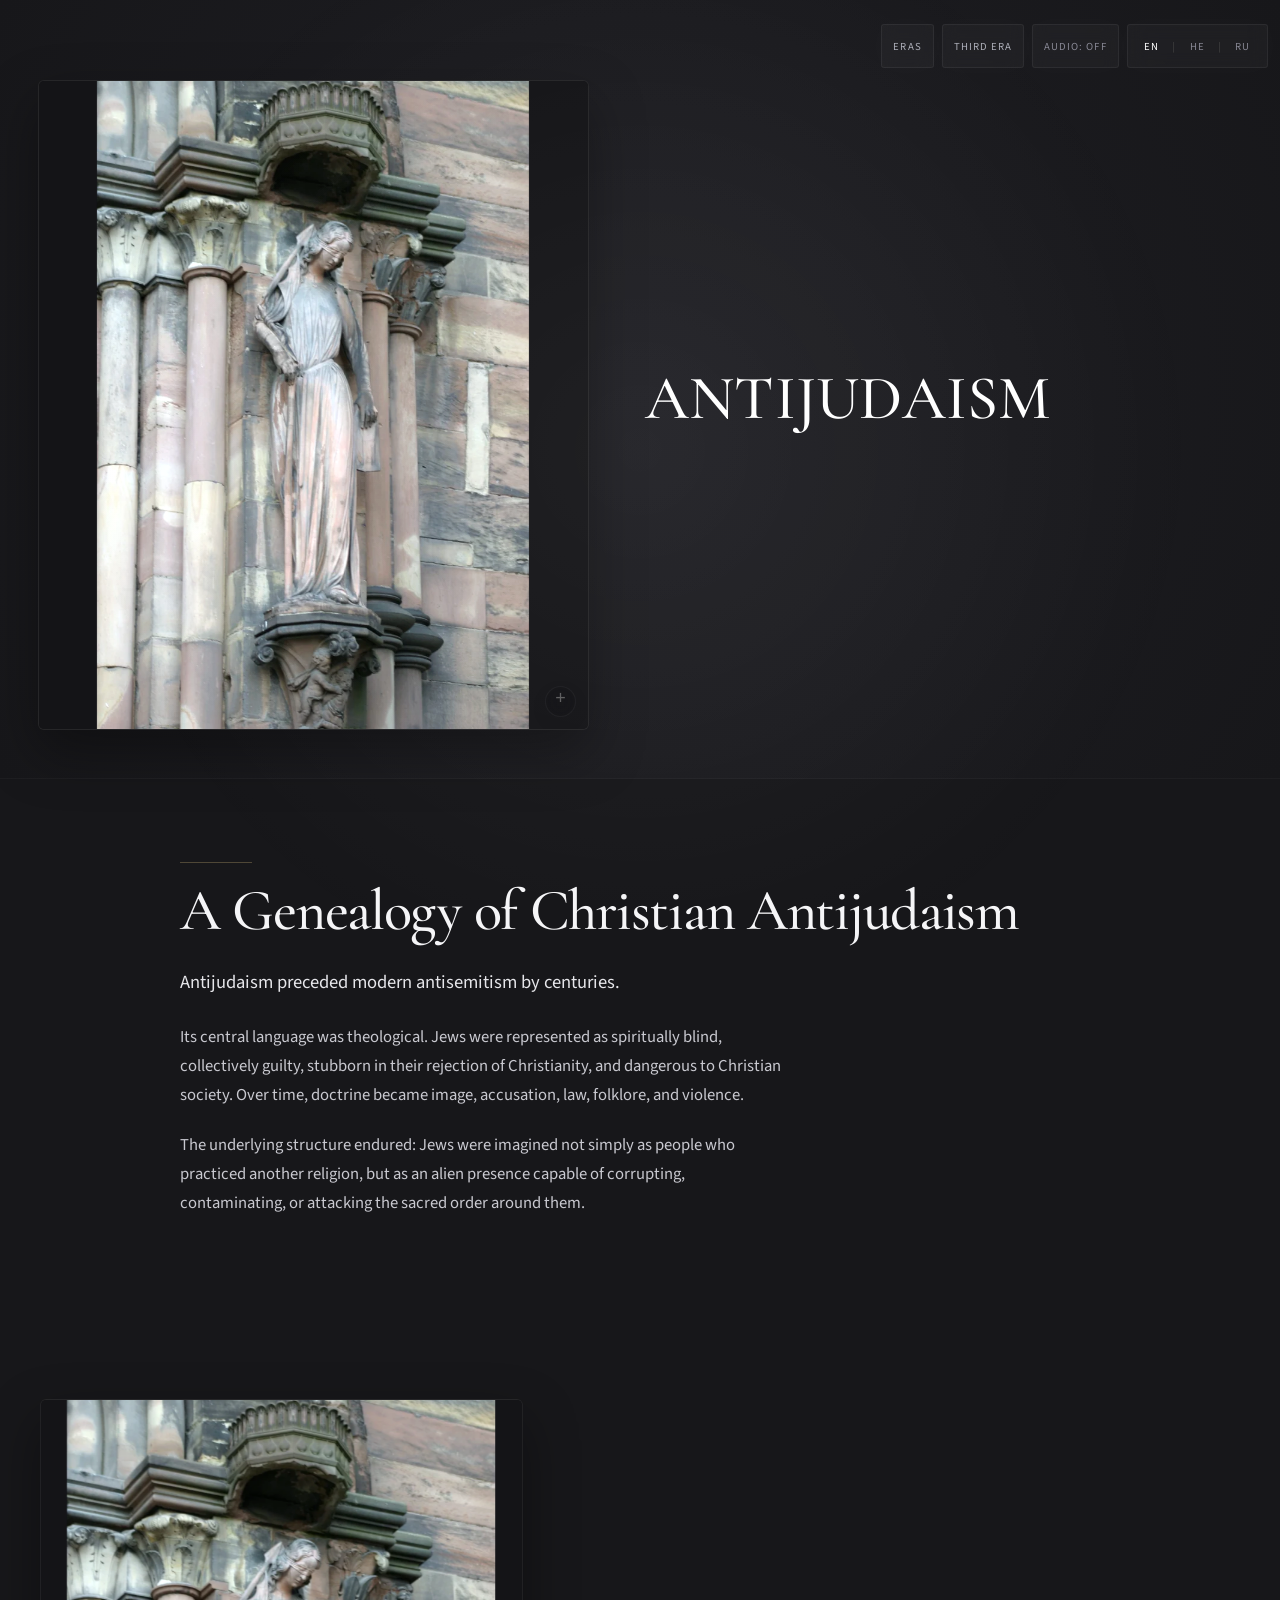
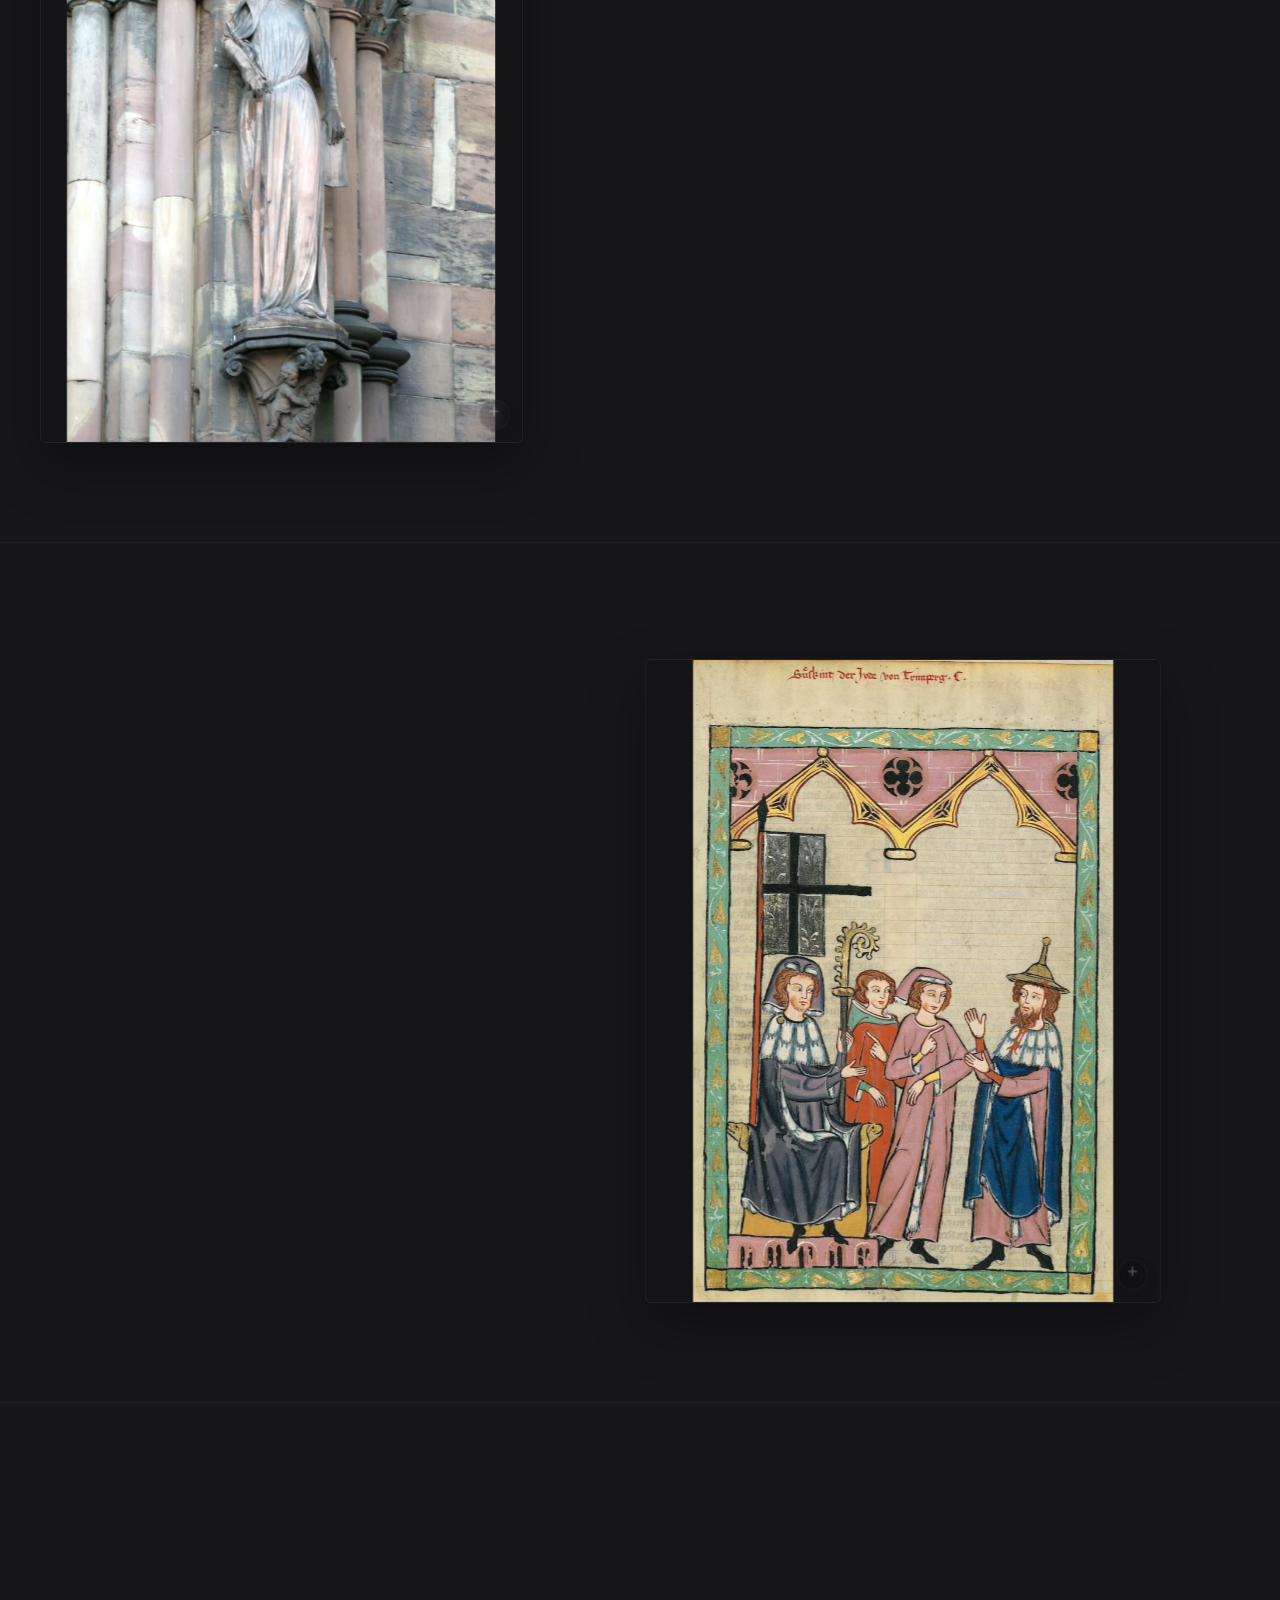
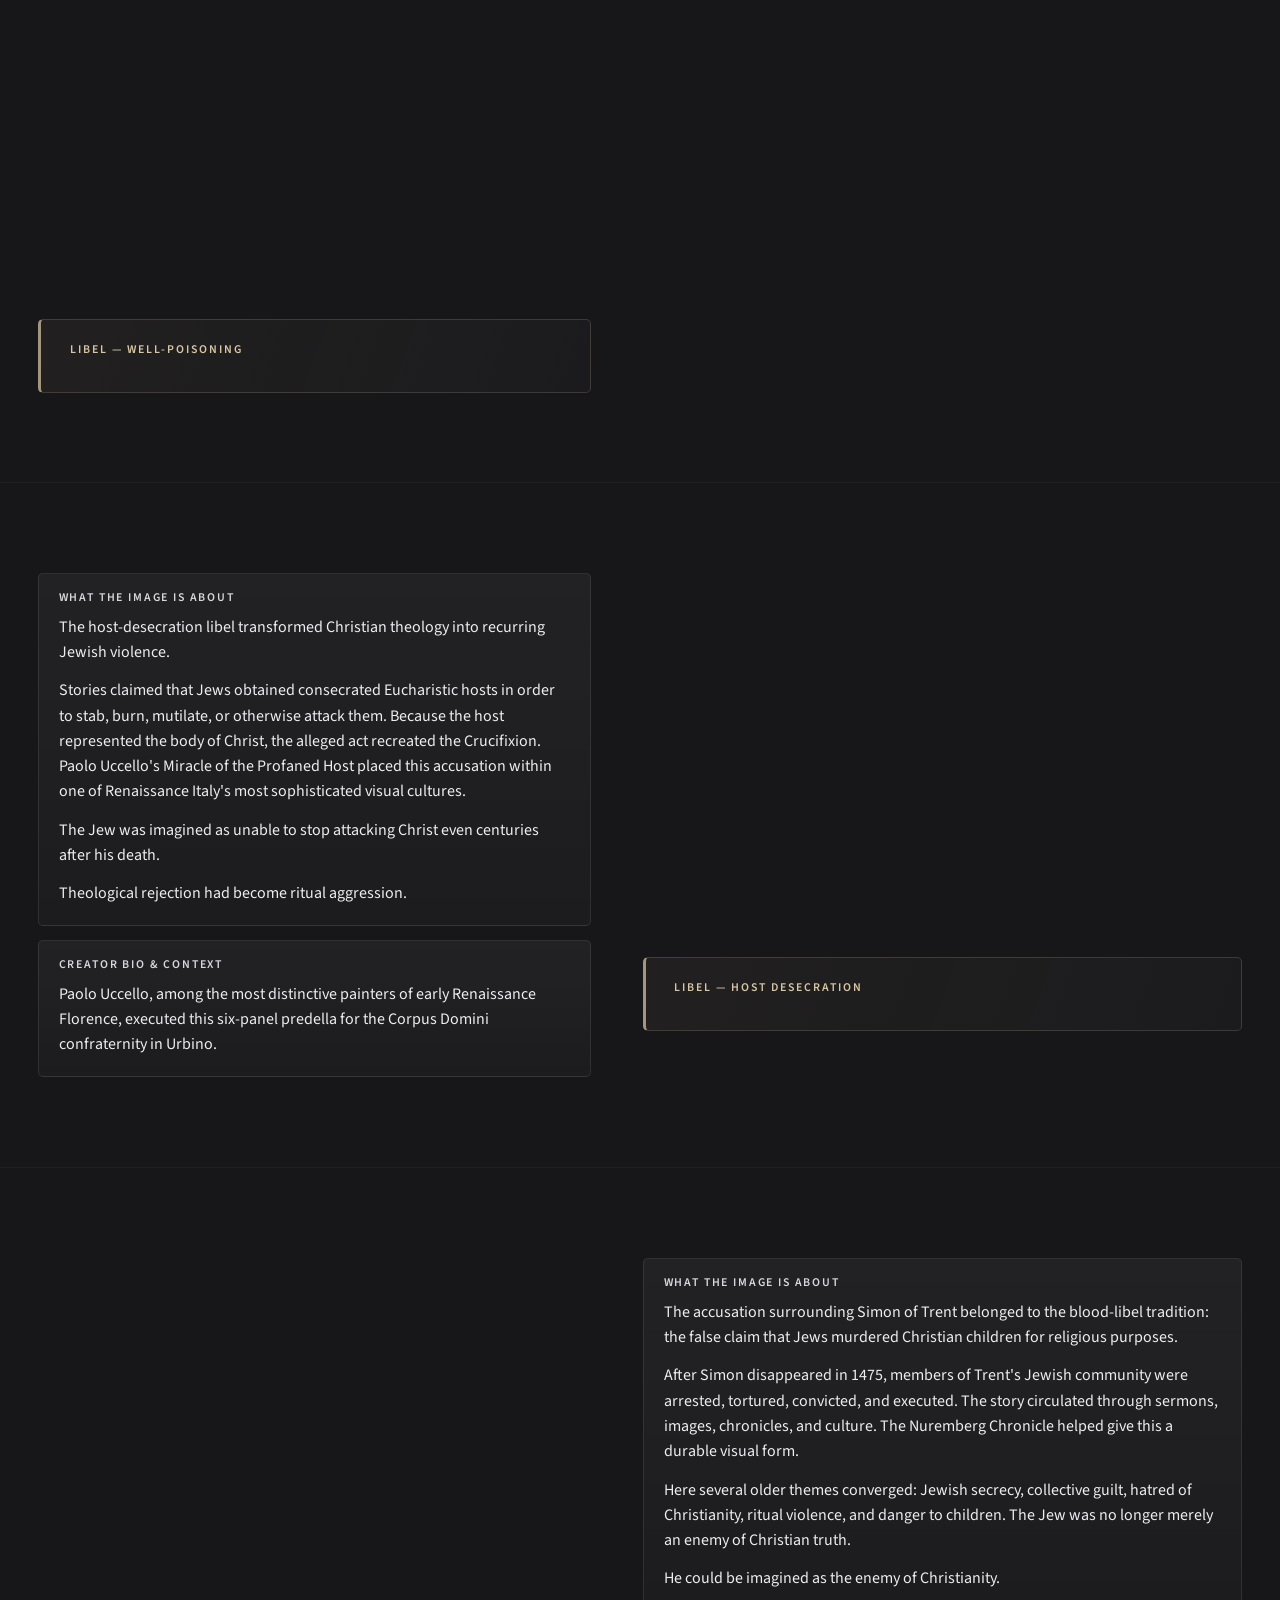
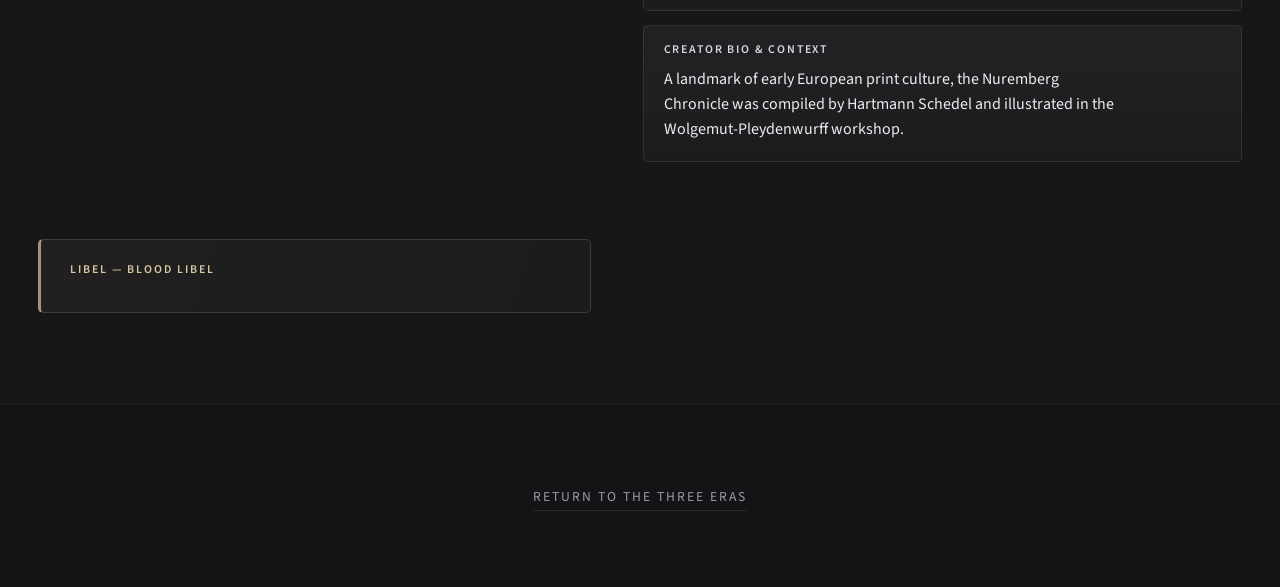
==== commit 6fc75402: "Add files via upload" ====
--- a/antijudaism.html
+++ b/antijudaism.html
@@ -28,7 +28,7 @@
 <link href="https://fonts.googleapis.com/css2?family=Cormorant+Garamond:wght@400;500;600&amp;family=Source+Sans+3:opsz,wght@8..60,300;8..60,400;8..60,500;8..60,600&amp;display=swap" rel="stylesheet"/>
 <!-- MINIMALIST GALLERY FAVICON -->
 <link href="data:image/svg+xml;utf8,&lt;svg xmlns='http://www.w3.org/2000/svg' viewBox='0 0 100 100'&gt;&lt;rect width='100' height='100' fill='%2317171a'/&gt;&lt;rect x='30' y='30' width='40' height='40' fill='%23ffffff'/&gt;&lt;/svg&gt;" rel="icon"/>
-<link as="image" fetchpriority="high" href="home-antijudaism-720.webp" imagesizes="(max-width: 850px) 94vw, 46vw" imagesrcset="home-antijudaism-720.webp 720w, home-antijudaism-1280.webp 1280w" rel="preload" type="image/webp"/>
+<link as="image" fetchpriority="high" href="antijudaism-1-720.webp" imagesizes="(max-width: 850px) 94vw, 46vw" imagesrcset="antijudaism-1-720.webp 720w, home-antijudaism-1280.webp 1280w" rel="preload" type="image/webp"/>
 <link href="gallery-core.css" rel="stylesheet"/>
 <style id="compact-controls-2026-08-15">
 /* Smaller, quieter language/audio controls. */
@@ -448,7 +448,7 @@
 <header class="hero-section">
 <div class="hero-container">
 <button aria-controls="lightbox" aria-haspopup="dialog" aria-label="Enlarge Antijudaism gallery introduction" class="art-box interactive-target exhibit-image-button" type="button">
-<span class="museum-frame"><picture class="responsive-art-picture"><source sizes="(max-width: 850px) 94vw, 46vw" srcset="home-antijudaism-720.webp 720w, home-antijudaism-1280.webp 1280w" type="image/webp"/><img alt="Antijudaism gallery introduction" class="gallery-image quality-hires" data-native-height="3072" data-native-width="2048" decoding="async" fetchpriority="high" height="3072" loading="eager" sizes="(max-width: 850px) 94vw, 46vw" src="home-antijudaism.jpg" width="2048"/></picture></span>
+<span class="museum-frame"><picture class="responsive-art-picture"><source sizes="(max-width: 850px) 94vw, 46vw" srcset="antijudaism-1-720.webp 720w, home-antijudaism-1280.webp 1280w" type="image/webp"/><img alt="Antijudaism gallery introduction" class="gallery-image quality-hires" data-native-height="3072" data-native-width="2048" decoding="async" fetchpriority="high" height="3072" loading="eager" sizes="(max-width: 850px) 94vw, 46vw" src="antijudaism-1.jpg" width="2048"/></picture></span>
 <span aria-hidden="true" class="click-hint">+</span>
 </button>
 <div class="hero-header-text">
@@ -536,7 +536,7 @@
 <section class="exhibition-section art-standard">
 <div class="exhibition-container">
 <div class="exhibit-art-column"><button aria-controls="lightbox" aria-haspopup="dialog" aria-label="Examine Simon of Trent in the Nuremberg Chronicle" class="art-box interactive-target exhibit-image-button" data-aria-en="Examine Simon of Trent in the Nuremberg Chronicle" data-aria-he="בחינת היצירה: סימון מטרנטו בכרוניקת נירנברג" data-aria-ru="Рассмотреть: Симон Трентский в Нюрнбергской хронике" type="button">
-<span class="museum-frame"><picture class="responsive-art-picture"><source sizes="(max-width: 850px) 94vw, 46vw" srcset="antijudaism-5-720.webp 720w, antijudaism-5-1400.webp 1400w" type="image/webp"/><img alt="Simon of Trent in the Nuremberg Chronicle" class="gallery-image quality-source-limited" data-native-height="474" data-native-width="474" decoding="async" height="474" loading="lazy" sizes="(max-width: 850px) 94vw, 46vw" src="antijudaism-5.jpg" width="474"/></picture></span>
+<span class="museum-frame"><picture class="responsive-art-picture"><source sizes="(max-width: 850px) 94vw, 46vw" srcset="antijudaism-5-720.webp 474w" type="image/webp"/><img alt="Simon of Trent in the Nuremberg Chronicle" class="gallery-image quality-source-limited" data-native-height="474" data-native-width="474" decoding="async" height="474" loading="lazy" sizes="(max-width: 850px) 94vw, 46vw" src="antijudaism-5.jpg" width="474"/></picture></span>
 <span aria-hidden="true" class="click-hint">+</span>
 </button><div class="art-caption-inline"><h3 aria-level="2" class="art-caption-title wave-text" data-en="Simon of Trent in the Nuremberg Chronicle" data-he="סימון מטרנטו בכרוניקת נירנברג" data-ru="Симон Трентский в Нюрнбергской хронике" role="heading">Simon of Trent in the Nuremberg Chronicle</h3><span aria-hidden="true" class="art-caption-separator">—</span><span class="art-caption-date wave-text" data-en="1493" data-he="1493" data-ru="1493">1493</span></div><div aria-label="Libel annotation" class="exhibit-libel-below" data-aria-en="Libel annotation" data-aria-he="ביאור עלילה" data-aria-ru="Аннотация к клевете" role="note"><div class="timeline-libel-context"><div class="timeline-libel-kicker wave-text" data-en="LIBEL — BLOOD LIBEL" data-he="עלילה — עלילת הדם" data-ru="КЛЕВЕТА — КРОВАВЫЙ НАВЕТ">LIBEL — BLOOD LIBEL</div></div></div></div>
 <div class="info-panel">
--- a/final.css
+++ b/final.css
@@ -1660,3 +1660,229 @@
     opacity:1!important;transform:none!important;filter:none!important;transition:none!important
   }
 }
+
+
+/* === CAPTION + FULL EXHIBIT REPLAY REFINEMENT · 2026-08-22 ===
+   Caption remains one line beneath the artwork, but reads more like a centered
+   museum label. Gallery artwork, captions and catalogue boxes all leave/re-enter
+   with the section so every exhibit—not only the first—has visible motion. */
+.art-caption-inline{
+  margin-top:.62rem!important;
+  justify-content:center!important;
+  text-align:center!important;
+  font-size:clamp(.8rem,1.12vw,.94rem)!important;
+  line-height:1.28!important;
+  transition:opacity .78s ease,transform .92s var(--final-ease),filter .78s ease!important;
+}
+.art-caption-date{font-size:.9em!important}
+
+.exhibition-section.archive-exit-up .art-caption-inline{
+  opacity:0!important;
+  transform:translateY(-18px)!important;
+  filter:blur(2px)!important;
+}
+.exhibition-section.archive-exit-down .art-caption-inline{
+  opacity:0!important;
+  transform:translateY(18px)!important;
+  filter:blur(2px)!important;
+}
+.exhibition-section.archive-exit-up .exhibit-art-column>.art-box:not(.pop-in),
+.exhibition-section.archive-exit-up>.exhibition-container>.art-box:not(.pop-in){
+  opacity:0!important;
+  transform:translateY(-28px) scale(.988)!important;
+}
+.exhibition-section.archive-exit-down .exhibit-art-column>.art-box:not(.pop-in),
+.exhibition-section.archive-exit-down>.exhibition-container>.art-box:not(.pop-in){
+  opacity:0!important;
+  transform:translateY(28px) scale(.988)!important;
+}
+.exhibition-section.archive-exit-up .info-panel>.info-block.archive-stagger-block:not(.pop-in),
+.exhibition-section.archive-exit-up .history-panel.archive-stagger-block:not(.pop-in){
+  opacity:0!important;
+  transform:translate(var(--archive-entry-x,0px),-42px) scale(.97)!important;
+  filter:blur(4px)!important;
+}
+.exhibition-section.archive-exit-down .info-panel>.info-block.archive-stagger-block:not(.pop-in),
+.exhibition-section.archive-exit-down .history-panel.archive-stagger-block:not(.pop-in){
+  opacity:0!important;
+  transform:translate(var(--archive-entry-x,0px),42px) scale(.97)!important;
+  filter:blur(4px)!important;
+}
+@media(max-width:850px){
+  .art-caption-inline{
+    margin-top:.52rem!important;
+    font-size:clamp(.74rem,2.9vw,.84rem)!important;
+    padding:0 .2rem!important;
+  }
+  .art-caption-inline.caption-long{font-size:.69rem!important}
+}
+@media(prefers-reduced-motion:reduce){
+  .exhibition-section.archive-exit-up .art-caption-inline,
+  .exhibition-section.archive-exit-down .art-caption-inline,
+  .exhibition-section.archive-exit-up .exhibit-art-column>.art-box:not(.pop-in),
+  .exhibition-section.archive-exit-down .exhibit-art-column>.art-box:not(.pop-in),
+  .exhibition-section.archive-exit-up .info-panel>.info-block.archive-stagger-block:not(.pop-in),
+  .exhibition-section.archive-exit-down .info-panel>.info-block.archive-stagger-block:not(.pop-in),
+  .exhibition-section.archive-exit-up .history-panel.archive-stagger-block:not(.pop-in),
+  .exhibition-section.archive-exit-down .history-panel.archive-stagger-block:not(.pop-in){
+    opacity:1!important;transform:none!important;filter:none!important
+  }
+}
+
+/* === FINAL EXCELLENCE MICRO-PASS · 2026-08-22 ===
+   One restrained panel-hover language, tighter curatorial motion, stable viewport
+   hysteresis, and final artwork-label spacing. No content or exhibition geometry. */
+:root{
+  --museum-panel-lift:-8px;
+  --museum-panel-border:rgba(255,255,255,.19);
+  --museum-panel-shadow:0 18px 38px rgba(0,0,0,.30);
+  --museum-panel-speed:.44s;
+}
+
+/* Secondary panels all use the same physical response. No scaling or z-axis jump. */
+.info-panel>.info-block:not(.wall-archive-hidden):not(.catalogue-empty),
+.history-panel,
+.source-libel-card,
+.third-era-page .stream-card,
+.third-era-page .inside-grid article,
+.exhibit-libel-below .timeline-libel-context{
+  border-radius:5px!important;
+  transition:
+    transform var(--museum-panel-speed) var(--final-ease),
+    border-color .38s ease,
+    box-shadow var(--museum-panel-speed) var(--final-ease),
+    background .38s ease,
+    filter .38s ease!important;
+}
+@media(hover:hover) and (pointer:fine){
+  body .info-panel>.info-block:not(.wall-archive-hidden):not(.catalogue-empty).pop-in:hover,
+  body .history-panel.pop-in:hover,
+  body .source-libel-card:hover,
+  body .third-era-page .stream-card:hover,
+  body .third-era-page .inside-grid article:hover,
+  body .exhibit-libel-below .timeline-libel-context:hover{
+    position:relative!important;
+    z-index:3!important;
+    transform:translateY(var(--museum-panel-lift))!important;
+    border-color:var(--museum-panel-border)!important;
+    box-shadow:var(--museum-panel-shadow)!important;
+    filter:brightness(1.045)!important;
+  }
+}
+
+/* Final museum-label cadence beneath every artwork frame. */
+.art-caption-inline{
+  margin-top:.72rem!important;
+  gap:.46rem!important;
+  font-size:clamp(.84rem,1.08vw,.96rem)!important;
+  line-height:1.3!important;
+}
+.art-caption-title{color:#f0f0f3!important}
+.art-caption-date{font-size:.89em!important;letter-spacing:.095em!important;color:#a9a9b2!important}
+.exhibit-art-column>.exhibit-libel-below{margin-top:clamp(1.05rem,1.5vw,1.25rem)!important}
+
+/* Timeline remains the cinematic layer, but exits are cleaner and less synthetic. */
+.exhibition-section.archive-exit-up .art-caption-inline{
+  transform:translateY(-15px)!important;filter:blur(1.5px)!important
+}
+.exhibition-section.archive-exit-down .art-caption-inline{
+  transform:translateY(15px)!important;filter:blur(1.5px)!important
+}
+.exhibition-section.archive-exit-up .exhibit-art-column>.art-box:not(.pop-in),
+.exhibition-section.archive-exit-up>.exhibition-container>.art-box:not(.pop-in){
+  transform:translateY(-24px) scale(.991)!important
+}
+.exhibition-section.archive-exit-down .exhibit-art-column>.art-box:not(.pop-in),
+.exhibition-section.archive-exit-down>.exhibition-container>.art-box:not(.pop-in){
+  transform:translateY(24px) scale(.991)!important
+}
+.exhibition-section.archive-exit-up .info-panel>.info-block.archive-stagger-block:not(.pop-in),
+.exhibition-section.archive-exit-up .history-panel.archive-stagger-block:not(.pop-in){
+  transform:translate(var(--archive-entry-x,0px),-32px) scale(.982)!important;
+  filter:blur(2px)!important
+}
+.exhibition-section.archive-exit-down .info-panel>.info-block.archive-stagger-block:not(.pop-in),
+.exhibition-section.archive-exit-down .history-panel.archive-stagger-block:not(.pop-in){
+  transform:translate(var(--archive-entry-x,0px),32px) scale(.982)!important;
+  filter:blur(2px)!important
+}
+
+/* Third Era / essay motion is intentionally quieter than the historical timeline. */
+.prospectus-reveal,
+.page-prose-reveal{
+  transform:translateY(24px)!important;
+  filter:blur(2px)!important;
+  transition:opacity .82s ease,transform .88s var(--final-ease),filter .72s ease!important;
+}
+.prospectus-reveal.exit-up,.page-prose-reveal.exit-up{transform:translateY(-24px)!important;filter:blur(2px)!important}
+.prospectus-reveal.exit-down,.page-prose-reveal.exit-down{transform:translateY(24px)!important;filter:blur(2px)!important}
+.prospectus-reveal.is-visible,.page-prose-reveal.is-visible{transform:translateY(0)!important;filter:none!important}
+
+/* Section seams: consistent breathing room where exhibition records hand off to essays. */
+.exhibition-section + .genealogy-script,
+.exhibition-section + .chronology-interlude,
+.genealogy-script + .exhibition-section,
+.chronology-interlude + .exhibition-section{
+  scroll-margin-top:clamp(3rem,6vw,5rem);
+}
+
+@media(max-width:850px){
+  .art-caption-inline{
+    margin-top:.6rem!important;
+    gap:.34rem!important;
+    font-size:clamp(.78rem,3vw,.86rem)!important;
+  }
+  .art-caption-inline.caption-long{font-size:.7rem!important}
+  .prospectus-reveal,.page-prose-reveal{transform:translateY(18px)!important;filter:blur(1.5px)!important}
+  .prospectus-reveal.exit-up,.page-prose-reveal.exit-up{transform:translateY(-18px)!important}
+  .prospectus-reveal.exit-down,.page-prose-reveal.exit-down{transform:translateY(18px)!important}
+}
+
+@media(prefers-reduced-motion:reduce){
+  .prospectus-reveal,.page-prose-reveal,
+  .prospectus-reveal.exit-up,.prospectus-reveal.exit-down,
+  .page-prose-reveal.exit-up,.page-prose-reveal.exit-down{
+    opacity:1!important;transform:none!important;filter:none!important;transition:none!important
+  }
+}
+
+/* Portrait labels align to the physical frame, not the wider grid column. */
+.art-portrait .art-caption-inline{
+  width:min(88%,520px)!important;
+  align-self:center!important;
+}
+
+/* Final reduced-motion safeguard comes after the excellence motion overrides. */
+@media(prefers-reduced-motion:reduce){
+  .exhibition-section.archive-exit-up .art-caption-inline,
+  .exhibition-section.archive-exit-down .art-caption-inline,
+  .exhibition-section.archive-exit-up .exhibit-art-column>.art-box:not(.pop-in),
+  .exhibition-section.archive-exit-down .exhibit-art-column>.art-box:not(.pop-in),
+  .exhibition-section.archive-exit-up>.exhibition-container>.art-box:not(.pop-in),
+  .exhibition-section.archive-exit-down>.exhibition-container>.art-box:not(.pop-in),
+  .exhibition-section.archive-exit-up .info-panel>.info-block.archive-stagger-block:not(.pop-in),
+  .exhibition-section.archive-exit-down .info-panel>.info-block.archive-stagger-block:not(.pop-in),
+  .exhibition-section.archive-exit-up .history-panel.archive-stagger-block:not(.pop-in),
+  .exhibition-section.archive-exit-down .history-panel.archive-stagger-block:not(.pop-in){
+    opacity:1!important;transform:none!important;filter:none!important;transition:none!important
+  }
+}
+/* Portrait captions follow the frame's actual left edge while centering the label text. */
+.art-portrait .art-caption-inline{align-self:flex-start!important}
+@media(max-width:850px){
+  .art-portrait .art-caption-inline{width:min(88vw,430px)!important}
+}
+/* Specificity lock: every secondary panel resolves to the same 8px lift. */
+@media(hover:hover) and (pointer:fine){
+  body .exhibition-section .info-panel>.info-block.archive-stagger-block.pop-in:hover,
+  body .exhibition-section .history-panel.archive-stagger-block.pop-in:hover,
+  body .exhibition-section .info-panel>.info-block:not(.wall-archive-hidden):not(.catalogue-empty).pop-in:hover,
+  body.third-era-page .stream-card:hover,
+  body.third-era-page .inside-grid article:hover{
+    transform:translateY(var(--museum-panel-lift))!important;
+    z-index:3!important;
+    border-color:var(--museum-panel-border)!important;
+    box-shadow:var(--museum-panel-shadow)!important;
+    filter:brightness(1.045)!important;
+  }
+}
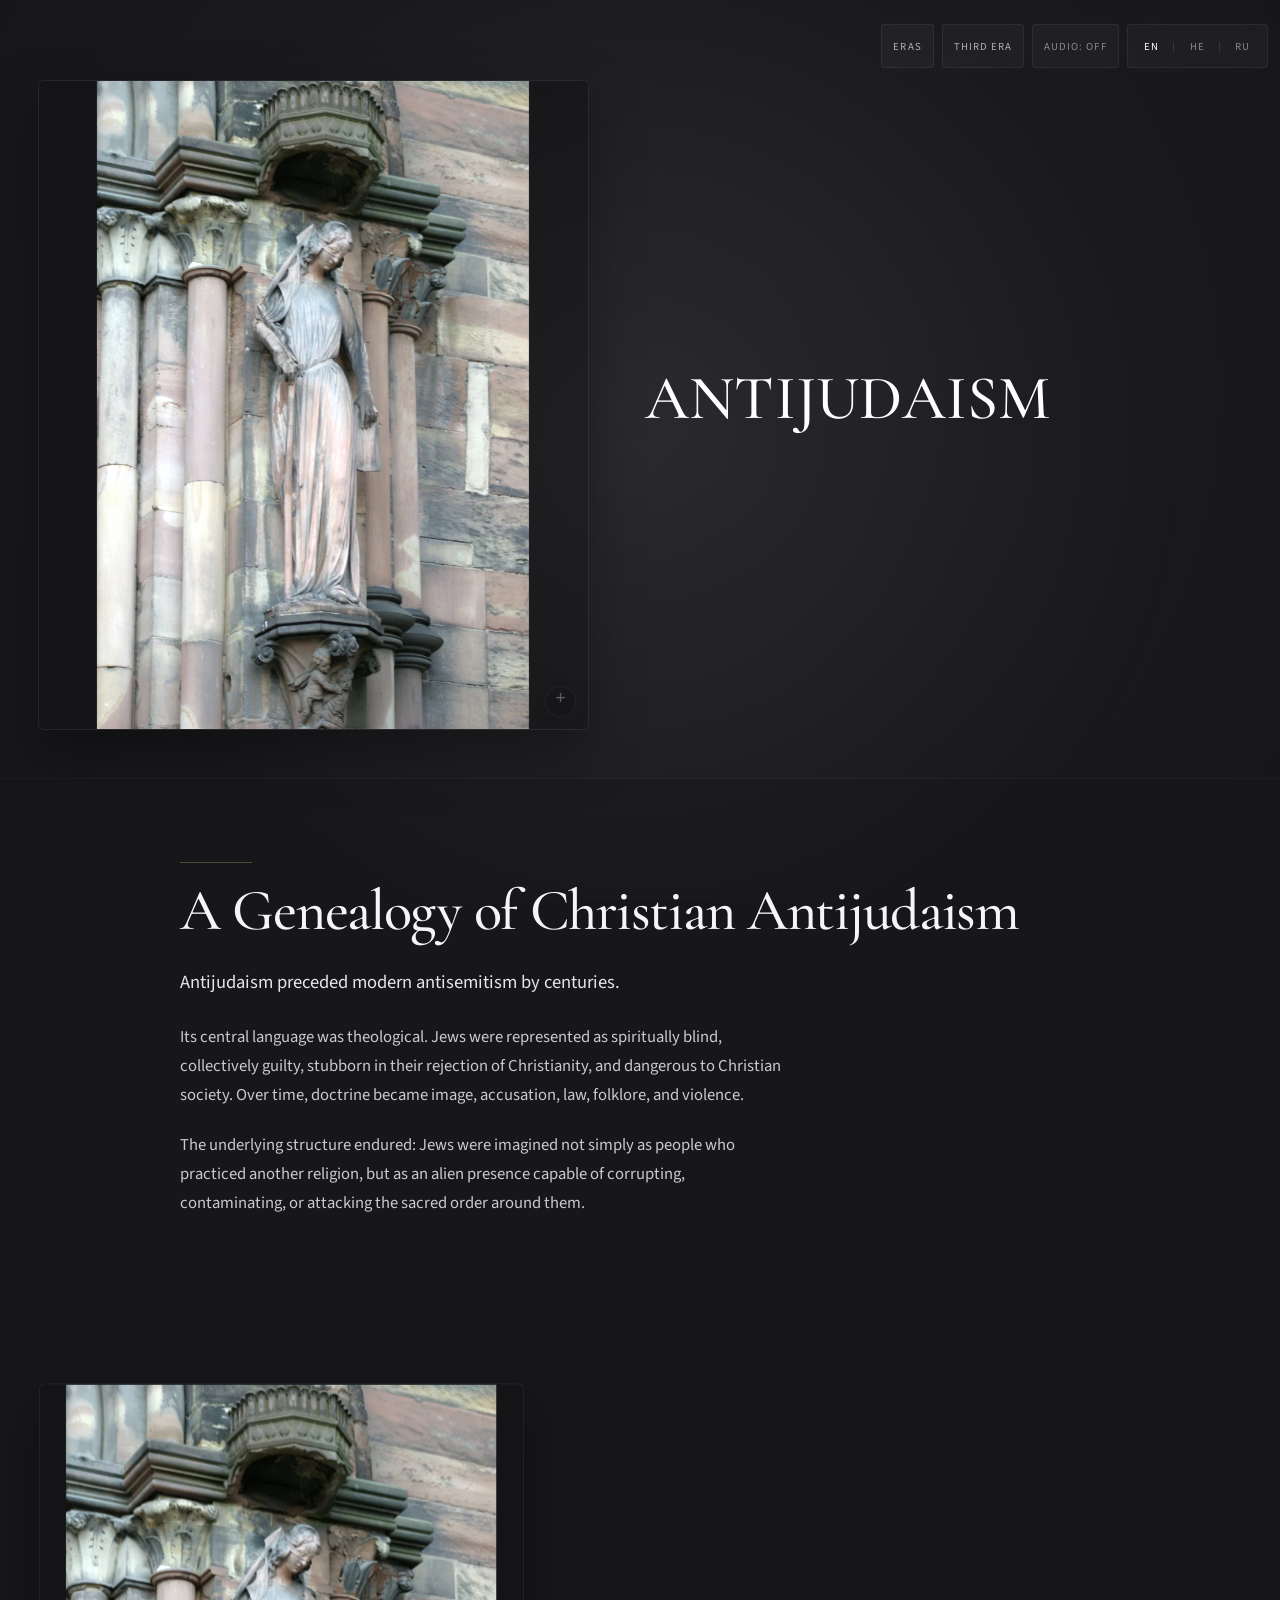
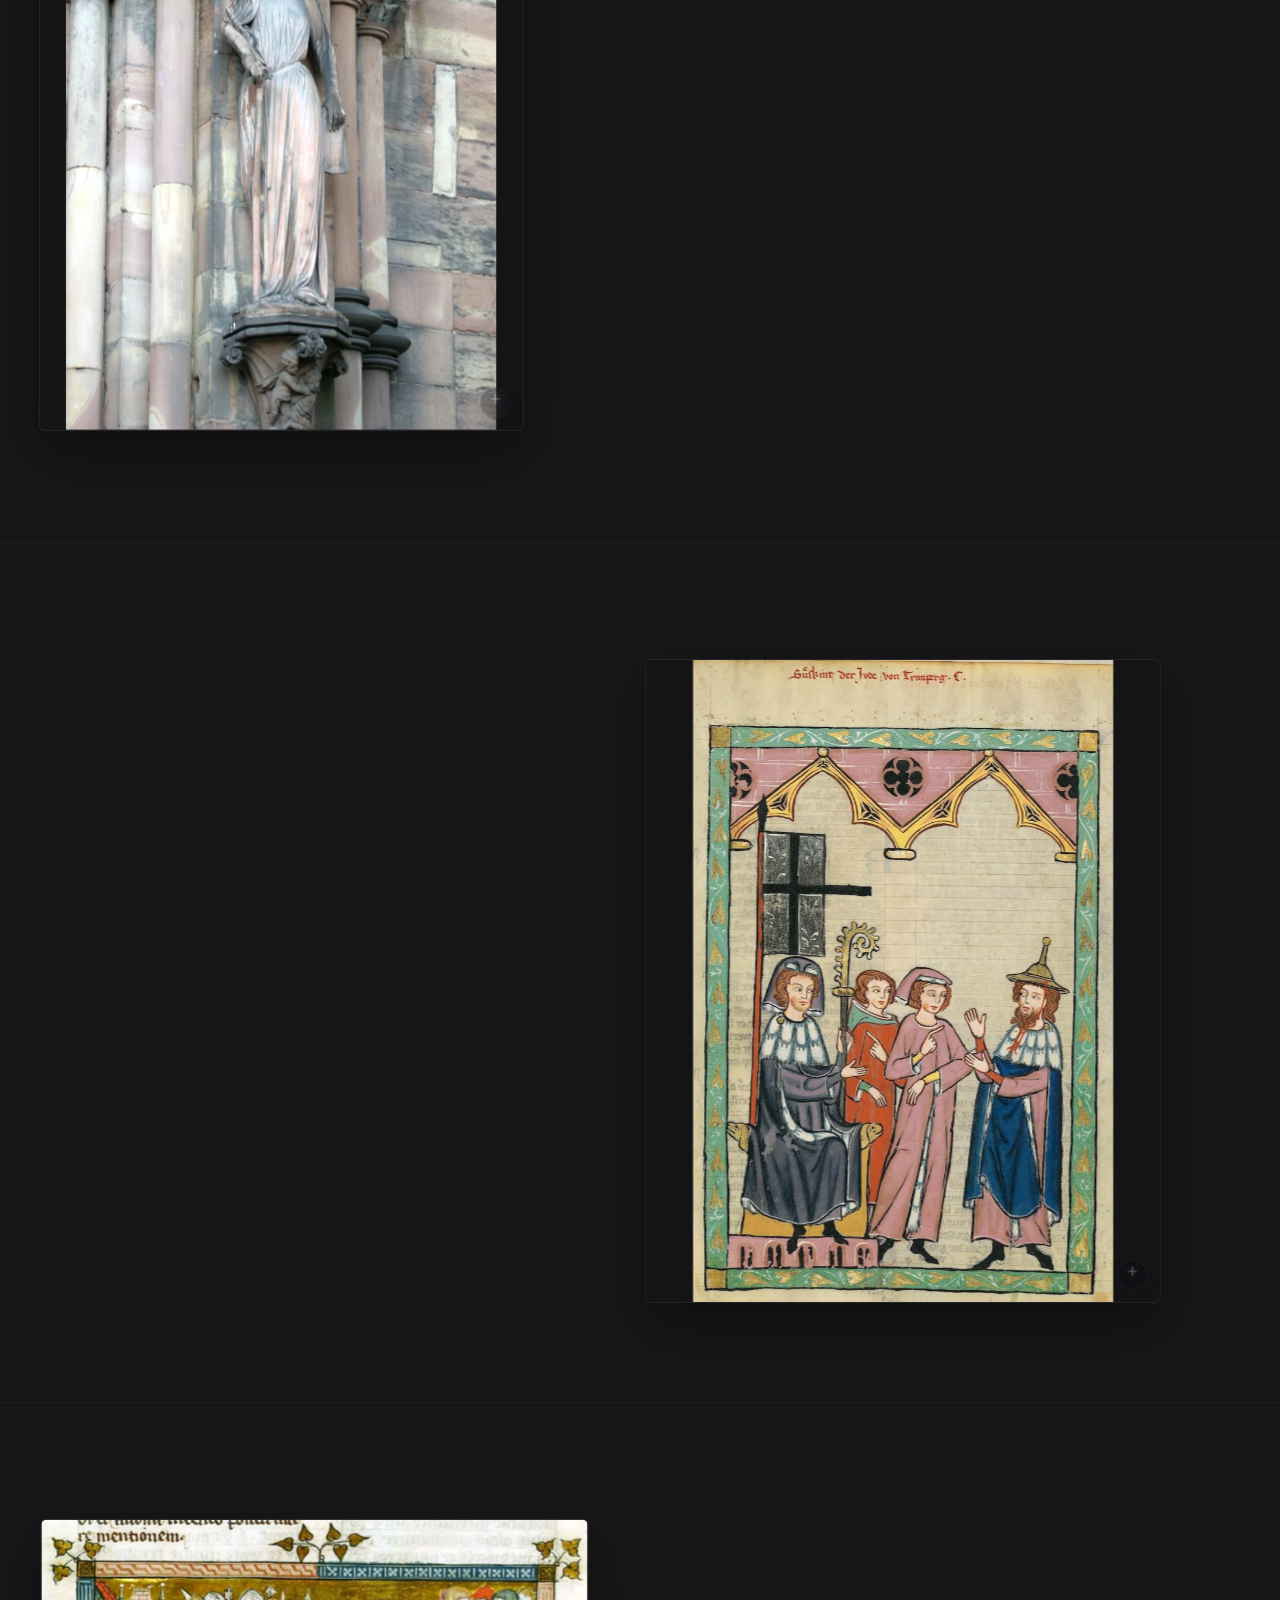
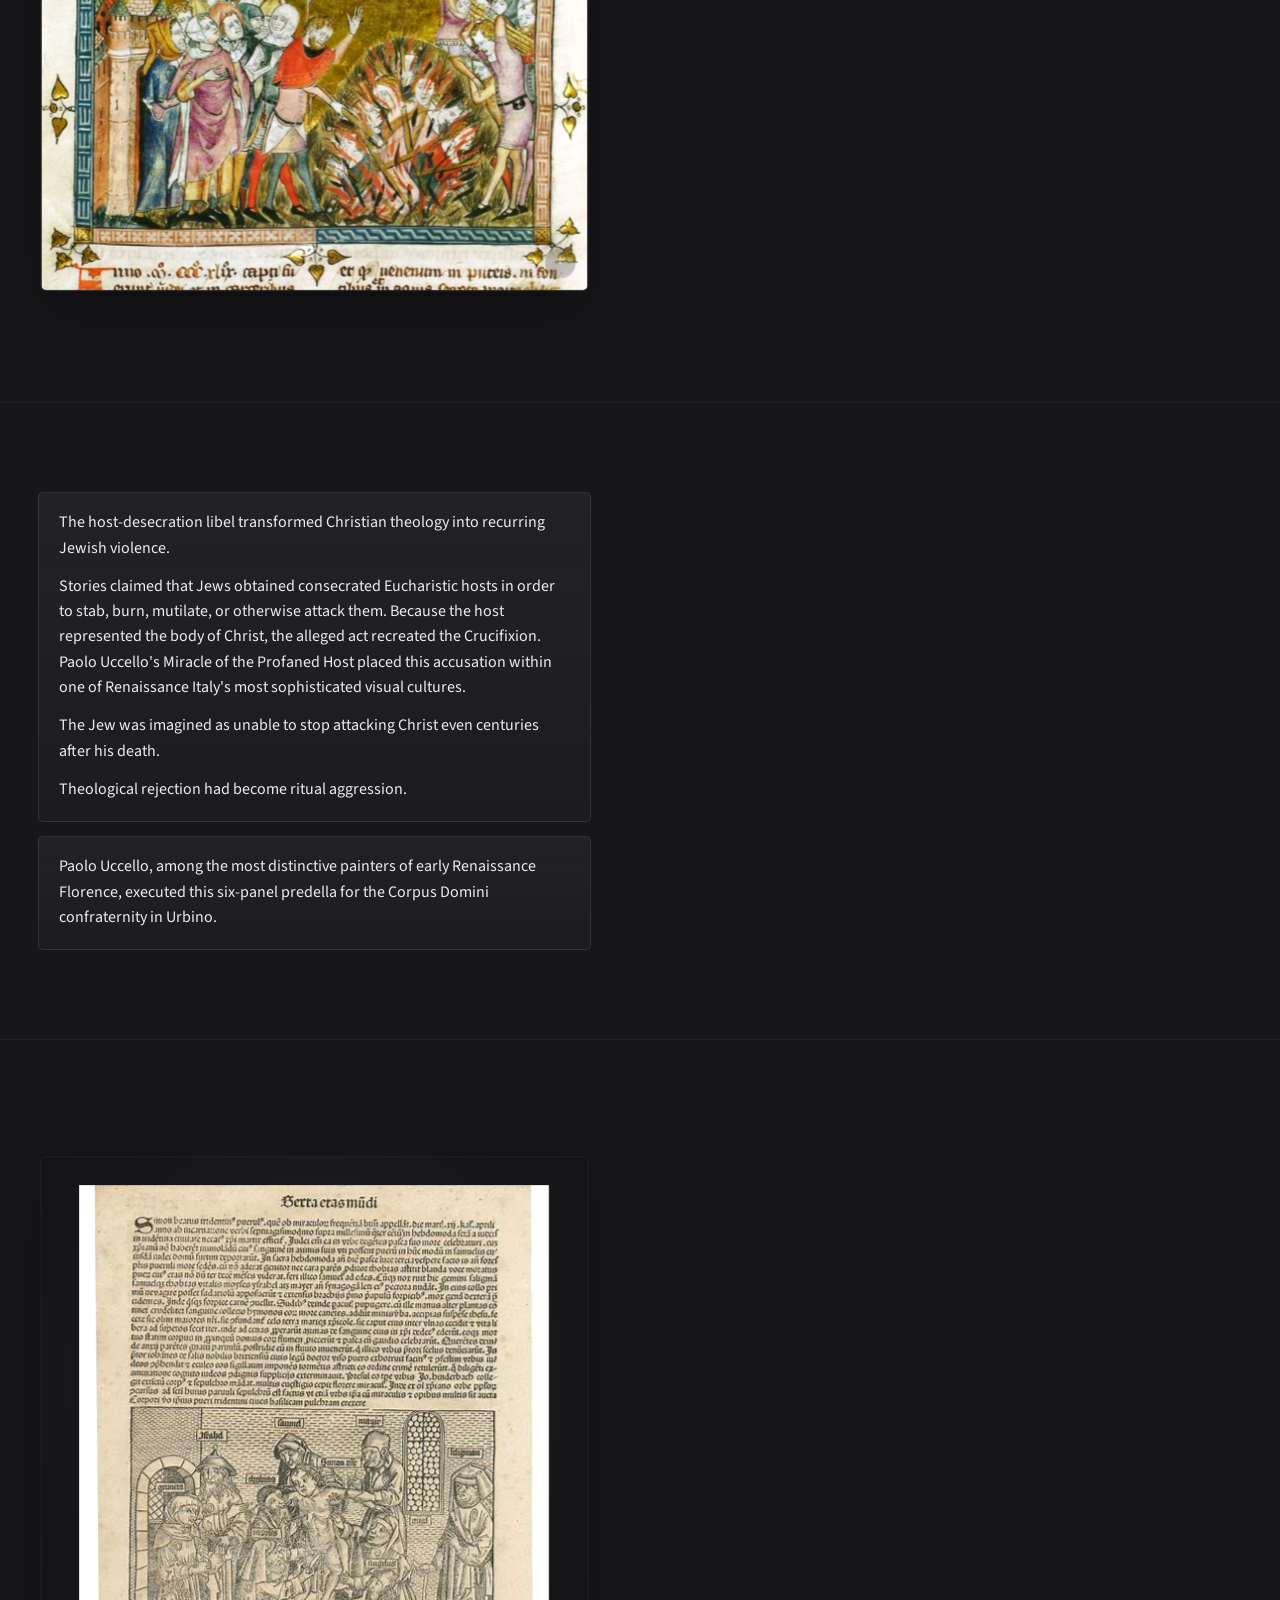
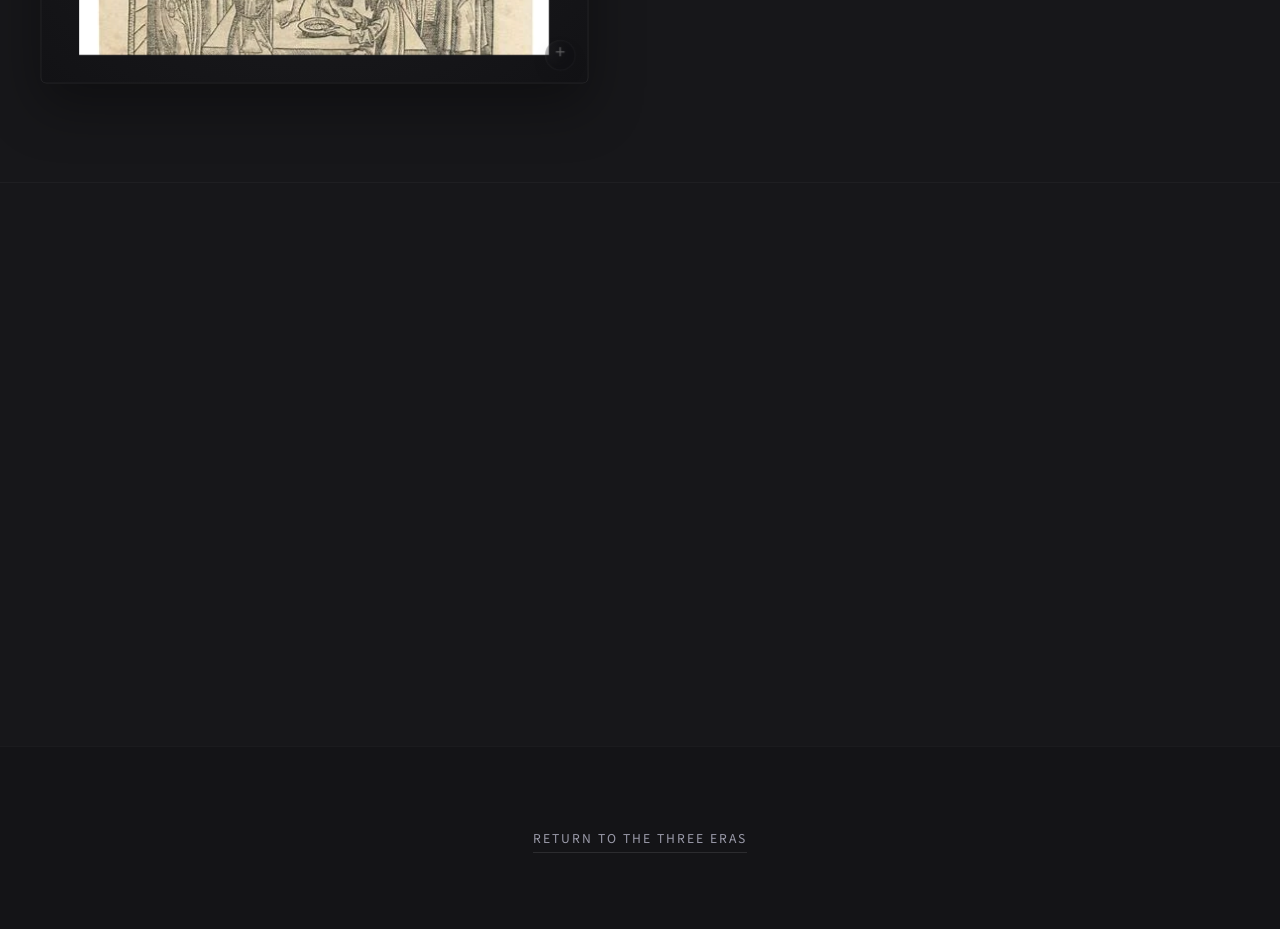
==== commit 64d49dc3: "Add files via upload" ====
--- a/antijudaism.html
+++ b/antijudaism.html
@@ -474,8 +474,8 @@
 <div><strong data-en="Creator:" data-he="יוצר:" data-ru="Автор:">Creator:</strong> <span class="wave-text" data-en="Unknown Gothic sculptor; photograph by Rama" data-he="פסל גותי לא ידוע; צילום: ראמה" data-ru="Неизвестный готический скульптор; фотография Рамы">Unknown Gothic sculptor; photograph by Rama</span></div>
 <div><strong data-en="Date:" data-he="תאריך:" data-ru="Дата:">Date:</strong> <span class="wave-text" data-en="c. 1230 (sculpture); 2006 photograph" data-he="בקירוב 1230 (פסל); צילום מ־2006" data-ru="ок. 1230 (скульптура); фотография 2006 года">c. 1230 (sculpture); 2006 photograph</span></div>
 </div>
-<div class="info-block" data-catalogue-role="creator"><h4 aria-level="3" data-en="Creator Bio &amp; Context" data-he="ביוגרפיה והקשר" data-ru="Биография и контекст" role="heading">Creator Bio &amp; Context</h4><p class="wave-p wave-text" data-en="The sculptural ensemble at Strasbourg Cathedral mobilizes personification to give monumental form to the supersessionist claim that the Church had displaced Judaism." data-he="המכלול הפיסולי בקתדרלת שטרסבורג מגייס האנשה כדי להעניק צורה מונומנטלית לטענה הסופרססיוניסטית שלפיה הכנסייה דחקה את היהדות ממעמדה." data-ru="Скульптурный ансамбль Страсбургского собора обращается к персонификации, придавая монументальную форму супрессионистскому тезису о том, что Церковь вытеснила иудаизм.">The sculptural ensemble at Strasbourg Cathedral mobilizes personification to give monumental form to the supersessionist claim that the Church had displaced Judaism.</p></div>
-<div class="info-block" data-catalogue-role="object"><h4 aria-level="3" data-en="What the Image Is About" data-he="על מה התמונה" data-ru="О чём это изображение" role="heading">What the Image Is About</h4><p class="wave-p wave-text source-locked-copy" data-en="At Strasbourg Cathedral, the paired figures of Ecclesia and Synagoga rendered a theological argument in human form." data-he="בקתדרלת שטרסבורג, הדמויות המקבילות אקלזיה וסינאגוגה העניקו לטיעון תיאולוגי צורה אנושית." data-ru="В Страсбургском соборе парные фигуры Экклезии и Синагоги воплотили богословский аргумент в человеческой форме.">At Strasbourg Cathedral, the paired figures of Ecclesia and Synagoga rendered a theological argument in human form.</p><p class="wave-p wave-text source-locked-copy" data-en="Ecclesia, representing the Church, appears triumphant. Synagoga, representing Judaism, is defeated and blindfolded. The image expressed the Christian doctrine that the Church had superseded Israel. Judaism survived, but within this visual theology it survived as a faith that could no longer see the truth before it." data-he="אקלזיה, המייצגת את הכנסייה, נראית מנצחת. סינאגוגה, המייצגת את היהדות, מובסת ועיניה מכוסות. הדימוי ביטא את הדוקטרינה הנוצרית שלפיה הכנסייה החליפה את ישראל. היהדות שרדה, אך בתוך התיאולוגיה החזותית הזאת היא שרדה כאמונה שאינה מסוגלת עוד לראות את האמת הניצבת לפניה." data-ru="Экклезия, олицетворяющая Церковь, изображена победительницей. Синагога, олицетворяющая иудаизм, побеждена и с завязанными глазами. Образ выражал христианское учение о том, что Церковь заменила Израиль. Иудаизм сохранялся, но в этой визуальной теологии — как вера, уже неспособная увидеть истину перед собой.">Ecclesia, representing the Church, appears triumphant. Synagoga, representing Judaism, is defeated and blindfolded. The image expressed the Christian doctrine that the Church had superseded Israel. Judaism survived, but within this visual theology it survived as a faith that could no longer see the truth before it.</p></div>
+<div class="info-block" data-catalogue-role="creator"><p class="wave-p wave-text" data-en="The sculptural ensemble at Strasbourg Cathedral mobilizes personification to give monumental form to the supersessionist claim that the Church had displaced Judaism." data-he="המכלול הפיסולי בקתדרלת שטרסבורג מגייס האנשה כדי להעניק צורה מונומנטלית לטענה הסופרססיוניסטית שלפיה הכנסייה דחקה את היהדות ממעמדה." data-ru="Скульптурный ансамбль Страсбургского собора обращается к персонификации, придавая монументальную форму супрессионистскому тезису о том, что Церковь вытеснила иудаизм.">The sculptural ensemble at Strasbourg Cathedral mobilizes personification to give monumental form to the supersessionist claim that the Church had displaced Judaism.</p></div>
+<div class="info-block" data-catalogue-role="object"><p class="wave-p wave-text source-locked-copy" data-en="At Strasbourg Cathedral, the paired figures of Ecclesia and Synagoga rendered a theological argument in human form." data-he="בקתדרלת שטרסבורג, הדמויות המקבילות אקלזיה וסינאגוגה העניקו לטיעון תיאולוגי צורה אנושית." data-ru="В Страсбургском соборе парные фигуры Экклезии и Синагоги воплотили богословский аргумент в человеческой форме.">At Strasbourg Cathedral, the paired figures of Ecclesia and Synagoga rendered a theological argument in human form.</p><p class="wave-p wave-text source-locked-copy" data-en="Ecclesia, representing the Church, appears triumphant. Synagoga, representing Judaism, is defeated and blindfolded. The image expressed the Christian doctrine that the Church had superseded Israel. Judaism survived, but within this visual theology it survived as a faith that could no longer see the truth before it." data-he="אקלזיה, המייצגת את הכנסייה, נראית מנצחת. סינאגוגה, המייצגת את היהדות, מובסת ועיניה מכוסות. הדימוי ביטא את הדוקטרינה הנוצרית שלפיה הכנסייה החליפה את ישראל. היהדות שרדה, אך בתוך התיאולוגיה החזותית הזאת היא שרדה כאמונה שאינה מסוגלת עוד לראות את האמת הניצבת לפניה." data-ru="Экклезия, олицетворяющая Церковь, изображена победительницей. Синагога, олицетворяющая иудаизм, побеждена и с завязанными глазами. Образ выражал христианское учение о том, что Церковь заменила Израиль. Иудаизм сохранялся, но в этой визуальной теологии — как вера, уже неспособная увидеть истину перед собой.">Ecclesia, representing the Church, appears triumphant. Synagoga, representing Judaism, is defeated and blindfolded. The image expressed the Christian doctrine that the Church had superseded Israel. Judaism survived, but within this visual theology it survived as a faith that could no longer see the truth before it.</p></div>
 </div>
 </div>
 </section>
@@ -492,8 +492,8 @@
 <div><strong data-en="Creator:" data-he="יוצר:" data-ru="Автор:">Creator:</strong> <span class="wave-text" data-en="Master of the Codex Manesse, Additional Painter I" data-he="אמן קודקס מאנסה, הצייר הנוסף הראשון" data-ru="Мастер Кодекса Манессе, дополнительный художник I">Master of the Codex Manesse, Additional Painter I</span></div>
 <div><strong data-en="Date:" data-he="תאריך:" data-ru="Дата:">Date:</strong> <span class="wave-text" data-en="between 1305 and 1340" data-he="בין 1305 ל־1340" data-ru="между 1305 и 1340 годами">between 1305 and 1340</span></div>
 </div>
-<div class="info-block" data-catalogue-role="creator"><h4 aria-level="3" data-en="Creator Bio &amp; Context" data-he="ביוגרפיה והקשר" data-ru="Биография и контекст" role="heading">Creator Bio &amp; Context</h4><p class="wave-p wave-text" data-en="The Codex Manesse is a lavishly illuminated anthology of Middle High German lyric verse compiled in Heidelberg; Süßkind is the manuscript’s sole identified Jewish poet." data-he="קודקס מאנסה הוא אנתולוגיה מאוירת בפאר של שירה לירית בגרמנית עילית תיכונה, שנערכה בהיידלברג; זיסקינד הוא המשורר היהודי המזוהה היחיד בכתב היד." data-ru="Кодекс Манессе — роскошно иллюминированная антология средневерхненемецкой лирики, составленная в Гейдельберге; Зюскинд — единственный идентифицированный еврейский поэт рукописи.">The Codex Manesse is a lavishly illuminated anthology of Middle High German lyric verse compiled in Heidelberg; Süßkind is the manuscript’s sole identified Jewish poet.</p></div>
-<div class="info-block" data-catalogue-role="object"><h4 aria-level="3" data-en="What the Image Is About" data-he="על מה התמונה" data-ru="О чём это изображение" role="heading">What the Image Is About</h4><p class="wave-p wave-text source-locked-copy" data-en="The Codex Manesse portrait of the Jewish poet Süßkind of Trimberg belongs to a different visual world, but it reveals another development: the Jew made visibly distinct." data-he="דיוקנו של המשורר היהודי זיסקינד מטרימברג בקודקס מאנסה שייך לעולם חזותי אחר, אך הוא חושף התפתחות נוספת: הפיכת היהודי לשונה באופן הנראה לעין." data-ru="Портрет еврейского поэта Зюскинда фон Тримберга в Кодексе Манессе принадлежит иному визуальному миру, но показывает ещё одно развитие: еврей становится зримо отличимым.">The Codex Manesse portrait of the Jewish poet Süßkind of Trimberg belongs to a different visual world, but it reveals another development: the Jew made visibly distinct.</p><p class="wave-p wave-text source-locked-copy" data-en="Süßkind appears within the courtly culture of medieval Germany while being marked through features associated with Jewish identity, most notably the pointed Jewish hat." data-he="זיסקינד מופיע בתוך תרבות החצר של גרמניה בימי הביניים, ובו בזמן מסומן במאפיינים שנקשרו לזהות יהודית, ובראשם הכובע היהודי המחודד." data-ru="Зюскинд представлен внутри придворной культуры средневековой Германии и одновременно отмечен признаками, связанными с еврейской идентичностью, прежде всего остроконечной еврейской шляпой.">Süßkind appears within the courtly culture of medieval Germany while being marked through features associated with Jewish identity, most notably the pointed Jewish hat.</p><p class="wave-p wave-text source-locked-copy" data-en="Across medieval Europe, clothing regulations and visual conventions increasingly made Jewish differences visible. The Jew was not merely someone who believed differently. He could be recognized, marked, and separated." data-he="ברחבי אירופה של ימי הביניים, תקנות לבוש ומוסכמות חזותיות הפכו יותר ויותר את השוני היהודי לנראה. היהודי לא היה רק מי שהאמין אחרת. אפשר היה לזהותו, לסמנו ולהפרידו." data-ru="По всей средневековой Европе предписания об одежде и визуальные условности всё чаще делали еврейское отличие видимым. Еврей был не просто человеком иной веры. Его можно было распознать, пометить и отделить.">Across medieval Europe, clothing regulations and visual conventions increasingly made Jewish differences visible. The Jew was not merely someone who believed differently. He could be recognized, marked, and separated.</p></div>
+<div class="info-block" data-catalogue-role="creator"><p class="wave-p wave-text" data-en="The Codex Manesse is a lavishly illuminated anthology of Middle High German lyric verse compiled in Heidelberg; Süßkind is the manuscript’s sole identified Jewish poet." data-he="קודקס מאנסה הוא אנתולוגיה מאוירת בפאר של שירה לירית בגרמנית עילית תיכונה, שנערכה בהיידלברג; זיסקינד הוא המשורר היהודי המזוהה היחיד בכתב היד." data-ru="Кодекс Манессе — роскошно иллюминированная антология средневерхненемецкой лирики, составленная в Гейдельберге; Зюскинд — единственный идентифицированный еврейский поэт рукописи.">The Codex Manesse is a lavishly illuminated anthology of Middle High German lyric verse compiled in Heidelberg; Süßkind is the manuscript’s sole identified Jewish poet.</p></div>
+<div class="info-block" data-catalogue-role="object"><p class="wave-p wave-text source-locked-copy" data-en="The Codex Manesse portrait of the Jewish poet Süßkind of Trimberg belongs to a different visual world, but it reveals another development: the Jew made visibly distinct." data-he="דיוקנו של המשורר היהודי זיסקינד מטרימברג בקודקס מאנסה שייך לעולם חזותי אחר, אך הוא חושף התפתחות נוספת: הפיכת היהודי לשונה באופן הנראה לעין." data-ru="Портрет еврейского поэта Зюскинда фон Тримберга в Кодексе Манессе принадлежит иному визуальному миру, но показывает ещё одно развитие: еврей становится зримо отличимым.">The Codex Manesse portrait of the Jewish poet Süßkind of Trimberg belongs to a different visual world, but it reveals another development: the Jew made visibly distinct.</p><p class="wave-p wave-text source-locked-copy" data-en="Süßkind appears within the courtly culture of medieval Germany while being marked through features associated with Jewish identity, most notably the pointed Jewish hat." data-he="זיסקינד מופיע בתוך תרבות החצר של גרמניה בימי הביניים, ובו בזמן מסומן במאפיינים שנקשרו לזהות יהודית, ובראשם הכובע היהודי המחודד." data-ru="Зюскинд представлен внутри придворной культуры средневековой Германии и одновременно отмечен признаками, связанными с еврейской идентичностью, прежде всего остроконечной еврейской шляпой.">Süßkind appears within the courtly culture of medieval Germany while being marked through features associated with Jewish identity, most notably the pointed Jewish hat.</p><p class="wave-p wave-text source-locked-copy" data-en="Across medieval Europe, clothing regulations and visual conventions increasingly made Jewish differences visible. The Jew was not merely someone who believed differently. He could be recognized, marked, and separated." data-he="ברחבי אירופה של ימי הביניים, תקנות לבוש ומוסכמות חזותיות הפכו יותר ויותר את השוני היהודי לנראה. היהודי לא היה רק מי שהאמין אחרת. אפשר היה לזהותו, לסמנו ולהפרידו." data-ru="По всей средневековой Европе предписания об одежде и визуальные условности всё чаще делали еврейское отличие видимым. Еврей был не просто человеком иной веры. Его можно было распознать, пометить и отделить.">Across medieval Europe, clothing regulations and visual conventions increasingly made Jewish differences visible. The Jew was not merely someone who believed differently. He could be recognized, marked, and separated.</p></div>
 </div>
 </div>
 </section>
@@ -502,7 +502,7 @@
 <div class="exhibit-art-column"><button aria-controls="lightbox" aria-haspopup="dialog" aria-label="Examine Burning of Jews during the Black Death" class="art-box interactive-target exhibit-image-button" data-aria-en="Examine Burning of Jews during the Black Death" data-aria-he="בחינת היצירה: שריפת יהודים בזמן המוות השחור" data-aria-ru="Рассмотреть: Сожжение евреев во время Чёрной смерти" type="button">
 <span class="museum-frame"><picture class="responsive-art-picture"><source sizes="(max-width: 850px) 94vw, 46vw" srcset="antijudaism-3-720.webp 720w, antijudaism-3-1400.webp 1400w" type="image/webp"/><img alt="Burning of Jews during the Black Death" class="gallery-image quality-hires" data-native-height="1001" data-native-width="1473" decoding="async" height="1001" loading="lazy" sizes="(max-width: 850px) 94vw, 46vw" src="antijudaism-3.jpg" width="1473"/></picture></span>
 <span aria-hidden="true" class="click-hint">+</span>
-</button><div class="art-caption-inline"><h3 aria-level="2" class="art-caption-title wave-text" data-en="Burning of Jews during the Black Death" data-he="שריפת יהודים בזמן המוות השחור" data-ru="Сожжение евреев во время Чёрной смерти" role="heading">Burning of Jews during the Black Death</h3><span aria-hidden="true" class="art-caption-separator">—</span><span class="art-caption-date wave-text" data-en="1349" data-he="1349" data-ru="1349">1349</span></div><div aria-label="Libel annotation" class="exhibit-libel-below" data-aria-en="Libel annotation" data-aria-he="ביאור עלילה" data-aria-ru="Аннотация к клевете" role="note"><div class="timeline-libel-context"><div class="timeline-libel-kicker wave-text" data-en="LIBEL — WELL-POISONING" data-he="עלילה — הרעלת בארות" data-ru="КЛЕВЕТА — ОТРАВЛЕНИЕ КОЛОДЦЕВ">LIBEL — WELL-POISONING</div></div></div></div>
+</button><div class="art-caption-inline"><h3 aria-level="2" class="art-caption-title wave-text" data-en="Burning of Jews during the Black Death" data-he="שריפת יהודים בזמן המוות השחור" data-ru="Сожжение евреев во время Чёрной смерти" role="heading">Burning of Jews during the Black Death</h3><span aria-hidden="true" class="art-caption-separator">—</span><span class="art-caption-date wave-text" data-en="1349" data-he="1349" data-ru="1349">1349</span></div></div>
 <div class="info-panel">
 <div class="info-category wave-text" data-en="1349 — Pestilence and Collective Guilt" data-he="1349 — מגפה ואשמה קולקטיבית" data-ru="1349 — Мор и коллективная вина">1349 — Pestilence and Collective Guilt</div>
 <h3 aria-level="2" class="info-title wave-text title-long" data-en="Burning of Jews during the Black Death" data-he="שריפת יהודים בזמן המוות השחור" data-ru="Сожжение евреев во время Чёрной смерти" role="heading">Burning of Jews during the Black Death</h3>
@@ -510,8 +510,8 @@
 <div><strong data-en="Creator:" data-he="יוצר:" data-ru="Автор:">Creator:</strong> <span class="wave-text" data-en="Medieval manuscript illuminator" data-he="מאייר כתב־יד מימי הביניים" data-ru="Средневековый миниатюрист">Medieval manuscript illuminator</span></div>
 <div><strong data-en="Date:" data-he="תאריך:" data-ru="Дата:">Date:</strong> <span class="wave-text" data-en="1349" data-he="1349" data-ru="1349">1349</span></div>
 </div>
-<div class="info-block" data-catalogue-role="creator"><h4 aria-level="3" data-en="Creator Bio &amp; Context" data-he="ביוגרפיה והקשר" data-ru="Биография и контекст" role="heading">Creator Bio &amp; Context</h4><p class="wave-p wave-text" data-en="This image survives within the visual archive of persecutions that accompanied the Black Death, when plague panic converged with anti-Jewish accusation and violence across parts of Europe." data-he="דימוי זה שרד בתוך הארכיון החזותי של הרדיפות שליוו את המוות השחור, כאשר בהלת המגפה הצטלבה עם האשמות ואלימות אנטי־יהודיות בחלקים מאירופה." data-ru="Это изображение сохранилось в визуальном архиве преследований эпохи Чёрной смерти, когда чумная паника сочеталась с антиеврейскими обвинениями и насилием в разных частях Европы.">This image survives within the visual archive of persecutions that accompanied the Black Death, when plague panic converged with anti-Jewish accusation and violence across parts of Europe.</p></div>
-<div class="info-block" data-catalogue-role="object"><h4 aria-level="3" data-en="What the Image Is About" data-he="על מה התמונה" data-ru="О чём это изображение" role="heading">What the Image Is About</h4><p class="wave-p wave-text source-locked-copy" data-en="The Black Death produced one of medieval Europe's most catastrophic waves of anti-Jewish violence." data-he="המוות השחור חולל אחד מגלי האלימות האנטי־יהודית הקטסטרופליים ביותר באירופה של ימי הביניים." data-ru="Чёрная смерть вызвала одну из самых катастрофических волн антиеврейского насилия в средневековой Европе.">The Black Death produced one of medieval Europe's most catastrophic waves of anti-Jewish violence.</p><p class="wave-p wave-text source-locked-copy" data-en="As plague devastated communities, Jews were accused of poisoning wells and deliberately spreading disease. Jewish communities were massacred even in places where authorities attempted to deny or suppress the accusation. A natural catastrophe was caused by a human conspirator." data-he="כאשר המגפה החריבה קהילות, יהודים הואשמו בהרעלת בארות ובהפצת המחלה במכוון. קהילות יהודיות נטבחו גם במקומות שבהם הרשויות ניסו להכחיש את ההאשמה או לדכאה. אסון טבע הוסבר באמצעות קושר אנושי." data-ru="Когда чума опустошала общины, евреев обвиняли в отравлении колодцев и преднамеренном распространении болезни. Еврейские общины уничтожали даже там, где власти пытались отрицать или подавлять обвинение. Природной катастрофе приписывали человеческого заговорщика.">As plague devastated communities, Jews were accused of poisoning wells and deliberately spreading disease. Jewish communities were massacred even in places where authorities attempted to deny or suppress the accusation. A natural catastrophe was caused by a human conspirator.</p><p class="wave-p wave-text source-locked-copy" data-en="The accusation established a durable pattern: when society suffered from forces that were frightening, invisible, and difficult to explain, Jews could be imagined as the hidden authors of the disaster." data-he="ההאשמה קבעה דפוס עמיד: כאשר החברה סבלה מכוחות מפחידים, בלתי נראים וקשים להסבר, ניתן היה לדמיין את היהודים כמחוללים הנסתרים של האסון." data-ru="Обвинение закрепило устойчивую схему: когда общество страдало от сил пугающих, невидимых и труднообъяснимых, евреев можно было представить скрытыми авторами бедствия.">The accusation established a durable pattern: when society suffered from forces that were frightening, invisible, and difficult to explain, Jews could be imagined as the hidden authors of the disaster.</p></div>
+<div class="info-block" data-catalogue-role="creator"><p class="wave-p wave-text" data-en="This image survives within the visual archive of persecutions that accompanied the Black Death, when plague panic converged with anti-Jewish accusation and violence across parts of Europe." data-he="דימוי זה שרד בתוך הארכיון החזותי של הרדיפות שליוו את המוות השחור, כאשר בהלת המגפה הצטלבה עם האשמות ואלימות אנטי־יהודיות בחלקים מאירופה." data-ru="Это изображение сохранилось в визуальном архиве преследований эпохи Чёрной смерти, когда чумная паника сочеталась с антиеврейскими обвинениями и насилием в разных частях Европы.">This image survives within the visual archive of persecutions that accompanied the Black Death, when plague panic converged with anti-Jewish accusation and violence across parts of Europe.</p></div>
+<div class="info-block" data-catalogue-role="object"><p class="wave-p wave-text source-locked-copy" data-en="The Black Death produced one of medieval Europe's most catastrophic waves of anti-Jewish violence." data-he="המוות השחור חולל אחד מגלי האלימות האנטי־יהודית הקטסטרופליים ביותר באירופה של ימי הביניים." data-ru="Чёрная смерть вызвала одну из самых катастрофических волн антиеврейского насилия в средневековой Европе.">The Black Death produced one of medieval Europe's most catastrophic waves of anti-Jewish violence.</p><p class="wave-p wave-text source-locked-copy" data-en="As plague devastated communities, Jews were accused of poisoning wells and deliberately spreading disease. Jewish communities were massacred even in places where authorities attempted to deny or suppress the accusation. A natural catastrophe was caused by a human conspirator." data-he="כאשר המגפה החריבה קהילות, יהודים הואשמו בהרעלת בארות ובהפצת המחלה במכוון. קהילות יהודיות נטבחו גם במקומות שבהם הרשויות ניסו להכחיש את ההאשמה או לדכאה. אסון טבע הוסבר באמצעות קושר אנושי." data-ru="Когда чума опустошала общины, евреев обвиняли в отравлении колодцев и преднамеренном распространении болезни. Еврейские общины уничтожали даже там, где власти пытались отрицать или подавлять обвинение. Природной катастрофе приписывали человеческого заговорщика.">As plague devastated communities, Jews were accused of poisoning wells and deliberately spreading disease. Jewish communities were massacred even in places where authorities attempted to deny or suppress the accusation. A natural catastrophe was caused by a human conspirator.</p><p class="wave-p wave-text source-locked-copy" data-en="The accusation established a durable pattern: when society suffered from forces that were frightening, invisible, and difficult to explain, Jews could be imagined as the hidden authors of the disaster." data-he="ההאשמה קבעה דפוס עמיד: כאשר החברה סבלה מכוחות מפחידים, בלתי נראים וקשים להסבר, ניתן היה לדמיין את היהודים כמחוללים הנסתרים של האסון." data-ru="Обвинение закрепило устойчивую схему: когда общество страдало от сил пугающих, невидимых и труднообъяснимых, евреев можно было представить скрытыми авторами бедствия.">The accusation established a durable pattern: when society suffered from forces that were frightening, invisible, and difficult to explain, Jews could be imagined as the hidden authors of the disaster.</p></div>
 </div>
 </div>
 </section>
@@ -520,16 +520,16 @@
 <div class="exhibit-art-column"><button aria-controls="lightbox" aria-haspopup="dialog" aria-label="Examine Miracle of the Profaned Host" class="art-box interactive-target exhibit-image-button" data-aria-en="Examine Miracle of the Profaned Host" data-aria-he="בחינת היצירה: נס חילול לחם הקודש" data-aria-ru="Рассмотреть: Чудо с осквернённой гостией" type="button">
 <span class="museum-frame"><picture class="responsive-art-picture"><source sizes="(max-width: 850px) 94vw, 46vw" srcset="antijudaism-4-720.webp 720w, antijudaism-4-1400.webp 1400w" type="image/webp"/><img alt="Miracle of the Profaned Host" class="gallery-image quality-standard" data-native-height="647" data-native-width="1161" decoding="async" height="647" loading="lazy" sizes="(max-width: 850px) 94vw, 46vw" src="antijudaism-4.jpg" width="1161"/></picture></span>
 <span aria-hidden="true" class="click-hint">+</span>
-</button><div class="art-caption-inline"><h3 aria-level="2" class="art-caption-title wave-text" data-en="Miracle of the Profaned Host" data-he="נס חילול לחם הקודש" data-ru="Чудо с осквернённой гостией" role="heading">Miracle of the Profaned Host</h3><span aria-hidden="true" class="art-caption-separator">—</span><span class="art-caption-date wave-text" data-en="1467–1468" data-he="1467–1468" data-ru="1467–1468">1467–1468</span></div><div aria-label="Libel annotation" class="exhibit-libel-below" data-aria-en="Libel annotation" data-aria-he="ביאור עלילה" data-aria-ru="Аннотация к клевете" role="note"><div class="timeline-libel-context"><div class="timeline-libel-kicker wave-text" data-en="LIBEL — HOST DESECRATION" data-he="עלילה — חילול לחם הקודש" data-ru="КЛЕВЕТА — ОСКВЕРНЕНИЕ ГОСТИИ">LIBEL — HOST DESECRATION</div></div></div></div>
+</button><div class="art-caption-inline"><h3 aria-level="2" class="art-caption-title wave-text" data-en="Miracle of the Profaned Host" data-he="נס חילול לחם הקודש" data-ru="Чудо с осквернённой гостией" role="heading">Miracle of the Profaned Host</h3><span aria-hidden="true" class="art-caption-separator">—</span><span class="art-caption-date wave-text" data-en="1467–1468" data-he="1467–1468" data-ru="1467–1468">1467–1468</span></div></div>
 <div class="info-panel">
-<div class="info-category wave-text" data-en="1467–1468 — Host Desecration" data-he="1467–1468 — חילול לחם הקודש" data-ru="1467–1468 — Осквернение гостии">1467–1468 — Host Desecration</div>
+<div class="info-category wave-text" data-en="1467–1468" data-he="1467–1468" data-ru="1467–1468">1467–1468</div>
 <h3 aria-level="2" class="info-title wave-text" data-en="Miracle of the Profaned Host" data-he="נס חילול לחם הקודש" data-ru="Чудо с осквернённой гостией" role="heading">Miracle of the Profaned Host</h3>
 <div class="info-meta">
 <div><strong data-en="Creator:" data-he="יוצר:" data-ru="Автор:">Creator:</strong> <span class="wave-text" data-en="Paolo Uccello" data-he="פאולו אוצ׳לו" data-ru="Паоло Уччелло">Paolo Uccello</span></div>
 <div><strong data-en="Date:" data-he="תאריך:" data-ru="Дата:">Date:</strong> <span class="wave-text" data-en="1467–1468" data-he="1467–1468" data-ru="1467–1468">1467–1468</span></div>
 </div>
-<div class="info-block" data-catalogue-role="creator"><h4 aria-level="3" data-en="Creator Bio &amp; Context" data-he="ביוגרפיה והקשר" data-ru="Биография и контекст" role="heading">Creator Bio &amp; Context</h4><p class="wave-p wave-text" data-en="Paolo Uccello, among the most distinctive painters of early Renaissance Florence, executed this six-panel predella for the Corpus Domini confraternity in Urbino." data-he="פאולו אוצ'לו, מן הציירים הייחודיים של פירנצה בראשית הרנסנס, יצר את הפרדלה בת ששת הלוחות עבור אחוות קורפוס דומיני באורבינו." data-ru="Паоло Уччелло, один из наиболее самобытных мастеров раннего флорентийского Ренессанса, исполнил эту шестичастную пределлу для братства Corpus Domini в Урбино.">Paolo Uccello, among the most distinctive painters of early Renaissance Florence, executed this six-panel predella for the Corpus Domini confraternity in Urbino.</p></div>
-<div class="info-block" data-catalogue-role="object"><h4 aria-level="3" data-en="What the Image Is About" data-he="על מה התמונה" data-ru="О чём это изображение" role="heading">What the Image Is About</h4><p class="wave-p wave-text source-locked-copy" data-en="The host-desecration libel transformed Christian theology into recurring Jewish violence." data-he="עלילת חילול לחם הקודש הפכה תיאולוגיה נוצרית לסיפור חוזר של אלימות יהודית." data-ru="Клевета об осквернении гостии превратила христианское богословие в рассказ о повторяющемся еврейском насилии.">The host-desecration libel transformed Christian theology into recurring Jewish violence.</p><p class="wave-p wave-text source-locked-copy" data-en="Stories claimed that Jews obtained consecrated Eucharistic hosts in order to stab, burn, mutilate, or otherwise attack them. Because the host represented the body of Christ, the alleged act recreated the Crucifixion. Paolo Uccello's Miracle of the Profaned Host placed this accusation within one of Renaissance Italy's most sophisticated visual cultures." data-he="סיפורים טענו שיהודים השיגו לחמי קודש מקודשים כדי לדקור, לשרוף, להשחית או לתקוף אותם בדרכים אחרות. מאחר שלחם הקודש ייצג את גופו של ישו, המעשה הנטען שיחזר את הצליבה. ״נס חילול לחם הקודש״ של פאולו אוצ׳לו הציב את ההאשמה בתוך אחת התרבויות החזותיות המתוחכמות ביותר של איטליה הרנסנסית." data-ru="Рассказы утверждали, что евреи добывали освящённые евхаристические гостии, чтобы колоть, жечь, уродовать или иным образом нападать на них. Поскольку гостия олицетворяла тело Христа, предполагаемое действие воспроизводило Распятие. «Чудо с осквернённой гостией» Паоло Уччелло поместило это обвинение в одну из самых изощрённых визуальных культур итальянского Возрождения.">Stories claimed that Jews obtained consecrated Eucharistic hosts in order to stab, burn, mutilate, or otherwise attack them. Because the host represented the body of Christ, the alleged act recreated the Crucifixion. Paolo Uccello's Miracle of the Profaned Host placed this accusation within one of Renaissance Italy's most sophisticated visual cultures.</p><p class="wave-p wave-text source-locked-copy" data-en="The Jew was imagined as unable to stop attacking Christ even centuries after his death." data-he="היהודי דומיין כמי שאינו מסוגל להפסיק לתקוף את ישו גם מאות שנים לאחר מותו." data-ru="Еврея представляли неспособным прекратить нападать на Христа даже спустя столетия после его смерти.">The Jew was imagined as unable to stop attacking Christ even centuries after his death.</p><p class="wave-p wave-text source-locked-copy" data-en="Theological rejection had become ritual aggression." data-he="דחייה תיאולוגית הפכה לתוקפנות פולחנית." data-ru="Богословское отвержение превратилось в ритуальную агрессию.">Theological rejection had become ritual aggression.</p></div>
+<div class="info-block" data-catalogue-role="creator"><p class="wave-p wave-text" data-en="Paolo Uccello, among the most distinctive painters of early Renaissance Florence, executed this six-panel predella for the Corpus Domini confraternity in Urbino." data-he="פאולו אוצ'לו, מן הציירים הייחודיים של פירנצה בראשית הרנסנס, יצר את הפרדלה בת ששת הלוחות עבור אחוות קורפוס דומיני באורבינו." data-ru="Паоло Уччелло, один из наиболее самобытных мастеров раннего флорентийского Ренессанса, исполнил эту шестичастную пределлу для братства Corpus Domini в Урбино.">Paolo Uccello, among the most distinctive painters of early Renaissance Florence, executed this six-panel predella for the Corpus Domini confraternity in Urbino.</p></div>
+<div class="info-block" data-catalogue-role="object"><p class="wave-p wave-text source-locked-copy" data-en="The host-desecration libel transformed Christian theology into recurring Jewish violence." data-he="עלילת חילול לחם הקודש הפכה תיאולוגיה נוצרית לסיפור חוזר של אלימות יהודית." data-ru="Клевета об осквернении гостии превратила христианское богословие в рассказ о повторяющемся еврейском насилии.">The host-desecration libel transformed Christian theology into recurring Jewish violence.</p><p class="wave-p wave-text source-locked-copy" data-en="Stories claimed that Jews obtained consecrated Eucharistic hosts in order to stab, burn, mutilate, or otherwise attack them. Because the host represented the body of Christ, the alleged act recreated the Crucifixion. Paolo Uccello's Miracle of the Profaned Host placed this accusation within one of Renaissance Italy's most sophisticated visual cultures." data-he="סיפורים טענו שיהודים השיגו לחמי קודש מקודשים כדי לדקור, לשרוף, להשחית או לתקוף אותם בדרכים אחרות. מאחר שלחם הקודש ייצג את גופו של ישו, המעשה הנטען שיחזר את הצליבה. ״נס חילול לחם הקודש״ של פאולו אוצ׳לו הציב את ההאשמה בתוך אחת התרבויות החזותיות המתוחכמות ביותר של איטליה הרנסנסית." data-ru="Рассказы утверждали, что евреи добывали освящённые евхаристические гостии, чтобы колоть, жечь, уродовать или иным образом нападать на них. Поскольку гостия олицетворяла тело Христа, предполагаемое действие воспроизводило Распятие. «Чудо с осквернённой гостией» Паоло Уччелло поместило это обвинение в одну из самых изощрённых визуальных культур итальянского Возрождения.">Stories claimed that Jews obtained consecrated Eucharistic hosts in order to stab, burn, mutilate, or otherwise attack them. Because the host represented the body of Christ, the alleged act recreated the Crucifixion. Paolo Uccello's Miracle of the Profaned Host placed this accusation within one of Renaissance Italy's most sophisticated visual cultures.</p><p class="wave-p wave-text source-locked-copy" data-en="The Jew was imagined as unable to stop attacking Christ even centuries after his death." data-he="היהודי דומיין כמי שאינו מסוגל להפסיק לתקוף את ישו גם מאות שנים לאחר מותו." data-ru="Еврея представляли неспособным прекратить нападать на Христа даже спустя столетия после его смерти.">The Jew was imagined as unable to stop attacking Christ even centuries after his death.</p><p class="wave-p wave-text source-locked-copy" data-en="Theological rejection had become ritual aggression." data-he="דחייה תיאולוגית הפכה לתוקפנות פולחנית." data-ru="Богословское отвержение превратилось в ритуальную агрессию.">Theological rejection had become ritual aggression.</p></div>
 </div>
 </div>
 </section>
@@ -538,7 +538,7 @@
 <div class="exhibit-art-column"><button aria-controls="lightbox" aria-haspopup="dialog" aria-label="Examine Simon of Trent in the Nuremberg Chronicle" class="art-box interactive-target exhibit-image-button" data-aria-en="Examine Simon of Trent in the Nuremberg Chronicle" data-aria-he="בחינת היצירה: סימון מטרנטו בכרוניקת נירנברג" data-aria-ru="Рассмотреть: Симон Трентский в Нюрнбергской хронике" type="button">
 <span class="museum-frame"><picture class="responsive-art-picture"><source sizes="(max-width: 850px) 94vw, 46vw" srcset="antijudaism-5-720.webp 474w" type="image/webp"/><img alt="Simon of Trent in the Nuremberg Chronicle" class="gallery-image quality-source-limited" data-native-height="474" data-native-width="474" decoding="async" height="474" loading="lazy" sizes="(max-width: 850px) 94vw, 46vw" src="antijudaism-5.jpg" width="474"/></picture></span>
 <span aria-hidden="true" class="click-hint">+</span>
-</button><div class="art-caption-inline"><h3 aria-level="2" class="art-caption-title wave-text" data-en="Simon of Trent in the Nuremberg Chronicle" data-he="סימון מטרנטו בכרוניקת נירנברג" data-ru="Симон Трентский в Нюрнбергской хронике" role="heading">Simon of Trent in the Nuremberg Chronicle</h3><span aria-hidden="true" class="art-caption-separator">—</span><span class="art-caption-date wave-text" data-en="1493" data-he="1493" data-ru="1493">1493</span></div><div aria-label="Libel annotation" class="exhibit-libel-below" data-aria-en="Libel annotation" data-aria-he="ביאור עלילה" data-aria-ru="Аннотация к клевете" role="note"><div class="timeline-libel-context"><div class="timeline-libel-kicker wave-text" data-en="LIBEL — BLOOD LIBEL" data-he="עלילה — עלילת הדם" data-ru="КЛЕВЕТА — КРОВАВЫЙ НАВЕТ">LIBEL — BLOOD LIBEL</div></div></div></div>
+</button><div class="art-caption-inline"><h3 aria-level="2" class="art-caption-title wave-text" data-en="Simon of Trent in the Nuremberg Chronicle" data-he="סימון מטרנטו בכרוניקת נירנברג" data-ru="Симон Трентский в Нюрнбергской хронике" role="heading">Simon of Trent in the Nuremberg Chronicle</h3><span aria-hidden="true" class="art-caption-separator">—</span><span class="art-caption-date wave-text" data-en="1493" data-he="1493" data-ru="1493">1493</span></div></div>
 <div class="info-panel">
 <div class="info-category wave-text" data-en="1493 — Ritual Murder" data-he="1493 — רצח פולחני" data-ru="1493 — Ритуальное убийство">1493 — Ritual Murder</div>
 <h3 aria-level="2" class="info-title wave-text title-long" data-en="Simon of Trent in the Nuremberg Chronicle" data-he="סימון מטרנטו בכרוניקת נירנברג" data-ru="Симон Трентский в Нюрнбергской хронике" role="heading">Simon of Trent in the Nuremberg Chronicle</h3>
@@ -546,12 +546,12 @@
 <div><strong data-en="Creator:" data-he="יוצר:" data-ru="Автор:">Creator:</strong> <span class="wave-text" data-en="Workshop of Michael Wolgemut and Wilhelm Pleydenwurff" data-he="סדנת מיכאל וולגמוט ווילהלם פליידנוורף" data-ru="Мастерская Михаэля Вольгемута и Вильгельма Плейденвурфа">Workshop of Michael Wolgemut and Wilhelm Pleydenwurff</span></div>
 <div><strong data-en="Date:" data-he="תאריך:" data-ru="Дата:">Date:</strong> <span class="wave-text" data-en="1493" data-he="1493" data-ru="1493">1493</span></div>
 </div>
-<div class="info-block" data-catalogue-role="creator"><h4 aria-level="3" data-en="Creator Bio &amp; Context" data-he="ביוגרפיה והקשר" data-ru="Биография и контекст" role="heading">Creator Bio &amp; Context</h4><p class="wave-p wave-text" data-en="A landmark of early European print culture, the Nuremberg Chronicle was compiled by Hartmann Schedel and illustrated in the Wolgemut-Pleydenwurff workshop." data-he="כרוניקת נירנברג, אבן דרך בתרבות הדפוס האירופית המוקדמת, נערכה בידי הרטמן שדל ואוירה בסדנת וולגמוט־פליידנוורף." data-ru="«Нюрнбергская хроника», памятник ранней европейской печатной культуры, была составлена Хартманом Шеделем и иллюстрирована в мастерской Вольгемута—Плейденвурфа.">A landmark of early European print culture, the Nuremberg Chronicle was compiled by Hartmann Schedel and illustrated in the Wolgemut-Pleydenwurff workshop.</p></div>
-<div class="info-block" data-catalogue-role="object"><h4 aria-level="3" data-en="What the Image Is About" data-he="על מה התמונה" data-ru="О чём это изображение" role="heading">What the Image Is About</h4><p class="wave-p wave-text source-locked-copy" data-en="The accusation surrounding Simon of Trent belonged to the blood-libel tradition: the false claim that Jews murdered Christian children for religious purposes." data-he="ההאשמה סביב סימון מטרנטו השתייכה למסורת עלילת הדם: הטענה הכוזבת שיהודים רצחו ילדים נוצרים למטרות דתיות." data-ru="Обвинение вокруг Симона Трентского принадлежало традиции кровавого навета — ложному утверждению, будто евреи убивали христианских детей в религиозных целях.">The accusation surrounding Simon of Trent belonged to the blood-libel tradition: the false claim that Jews murdered Christian children for religious purposes.</p><p class="wave-p wave-text source-locked-copy" data-en="After Simon disappeared in 1475, members of Trent's Jewish community were arrested, tortured, convicted, and executed. The story circulated through sermons, images, chronicles, and culture. The Nuremberg Chronicle helped give this a durable visual form." data-he="לאחר שסימון נעלם ב־1475, בני הקהילה היהודית של טרנטו נעצרו, עונו, הורשעו והוצאו להורג. הסיפור הופץ בדרשות, בדימויים, בכרוניקות ובתרבות. כרוניקת נירנברג סייעה להעניק לו צורה חזותית עמידה." data-ru="После исчезновения Симона в 1475 году членов еврейской общины Тренто арестовали, пытали, осудили и казнили. История распространялась через проповеди, изображения, хроники и культуру. «Нюрнбергская хроника» помогла придать ей устойчивую визуальную форму.">After Simon disappeared in 1475, members of Trent's Jewish community were arrested, tortured, convicted, and executed. The story circulated through sermons, images, chronicles, and culture. The Nuremberg Chronicle helped give this a durable visual form.</p><p class="wave-p wave-text source-locked-copy" data-en="Here several older themes converged: Jewish secrecy, collective guilt, hatred of Christianity, ritual violence, and danger to children. The Jew was no longer merely an enemy of Christian truth." data-he="כאן התלכדו כמה נושאים ותיקים: חשאיות יהודית, אשמה קולקטיבית, שנאת הנצרות, אלימות פולחנית וסכנה לילדים. היהודי כבר לא היה רק אויב האמת הנוצרית." data-ru="Здесь сошлись несколько старых тем: еврейская скрытность, коллективная вина, ненависть к христианству, ритуальное насилие и угроза детям. Еврей был уже не просто врагом христианской истины.">Here several older themes converged: Jewish secrecy, collective guilt, hatred of Christianity, ritual violence, and danger to children. The Jew was no longer merely an enemy of Christian truth.</p><p class="wave-p wave-text source-locked-copy" data-en="He could be imagined as the enemy of Christianity." data-he="אפשר היה לדמיין אותו כאויב הנצרות." data-ru="Его можно было представить врагом самого христианства.">He could be imagined as the enemy of Christianity.</p></div>
+<div class="info-block" data-catalogue-role="creator"><p class="wave-p wave-text" data-en="A landmark of early European print culture, the Nuremberg Chronicle was compiled by Hartmann Schedel and illustrated in the Wolgemut-Pleydenwurff workshop." data-he="כרוניקת נירנברג, אבן דרך בתרבות הדפוס האירופית המוקדמת, נערכה בידי הרטמן שדל ואוירה בסדנת וולגמוט־פליידנוורף." data-ru="«Нюрнбергская хроника», памятник ранней европейской печатной культуры, была составлена Хартманом Шеделем и иллюстрирована в мастерской Вольгемута—Плейденвурфа.">A landmark of early European print culture, the Nuremberg Chronicle was compiled by Hartmann Schedel and illustrated in the Wolgemut-Pleydenwurff workshop.</p></div>
+<div class="info-block" data-catalogue-role="object"><p class="wave-p wave-text source-locked-copy" data-en="The accusation surrounding Simon of Trent belonged to the blood-libel tradition: the false claim that Jews murdered Christian children for religious purposes." data-he="ההאשמה סביב סימון מטרנטו השתייכה למסורת עלילת הדם: הטענה הכוזבת שיהודים רצחו ילדים נוצרים למטרות דתיות." data-ru="Обвинение вокруг Симона Трентского принадлежало традиции кровавого навета — ложному утверждению, будто евреи убивали христианских детей в религиозных целях.">The accusation surrounding Simon of Trent belonged to the blood-libel tradition: the false claim that Jews murdered Christian children for religious purposes.</p><p class="wave-p wave-text source-locked-copy" data-en="After Simon disappeared in 1475, members of Trent's Jewish community were arrested, tortured, convicted, and executed. The story circulated through sermons, images, chronicles, and culture. The Nuremberg Chronicle helped give this a durable visual form." data-he="לאחר שסימון נעלם ב־1475, בני הקהילה היהודית של טרנטו נעצרו, עונו, הורשעו והוצאו להורג. הסיפור הופץ בדרשות, בדימויים, בכרוניקות ובתרבות. כרוניקת נירנברג סייעה להעניק לו צורה חזותית עמידה." data-ru="После исчезновения Симона в 1475 году членов еврейской общины Тренто арестовали, пытали, осудили и казнили. История распространялась через проповеди, изображения, хроники и культуру. «Нюрнбергская хроника» помогла придать ей устойчивую визуальную форму.">After Simon disappeared in 1475, members of Trent's Jewish community were arrested, tortured, convicted, and executed. The story circulated through sermons, images, chronicles, and culture. The Nuremberg Chronicle helped give this a durable visual form.</p><p class="wave-p wave-text source-locked-copy" data-en="Here several older themes converged: Jewish secrecy, collective guilt, hatred of Christianity, ritual violence, and danger to children. The Jew was no longer merely an enemy of Christian truth." data-he="כאן התלכדו כמה נושאים ותיקים: חשאיות יהודית, אשמה קולקטיבית, שנאת הנצרות, אלימות פולחנית וסכנה לילדים. היהודי כבר לא היה רק אויב האמת הנוצרית." data-ru="Здесь сошлись несколько старых тем: еврейская скрытность, коллективная вина, ненависть к христианству, ритуальное насилие и угроза детям. Еврей был уже не просто врагом христианской истины.">Here several older themes converged: Jewish secrecy, collective guilt, hatred of Christianity, ritual violence, and danger to children. The Jew was no longer merely an enemy of Christian truth.</p><p class="wave-p wave-text source-locked-copy" data-en="He could be imagined as the enemy of Christianity." data-he="אפשר היה לדמיין אותו כאויב הנצרות." data-ru="Его можно было представить врагом самого христианства.">He could be imagined as the enemy of Christianity.</p></div>
 </div>
 </div>
 </section>
-</main>
+<section aria-label="Libels" class="era-libels-section era-structure-section"><div class="era-structure-inner"><div class="era-structure-kicker" data-en="LIBELS" data-he="עלילות" data-ru="КЛЕВЕТНИЧЕСКИЕ ОБВИНЕНИЯ">LIBELS</div><div class="era-libels-grid era-structure-grid"><article class="era-libel-card"><span aria-hidden="true" class="era-structure-number">01</span><h3 data-en="Well-Poisoning" data-he="הרעלת בארות" data-ru="Отравление колодцев">Well-Poisoning</h3><p data-en="As plague devastated communities, Jews were accused of poisoning wells and deliberately spreading disease. Jewish communities were massacred even in places where authorities attempted to deny or suppress the accusation. A natural catastrophe was caused by a human conspirator." data-he="כאשר המגפה החריבה קהילות, יהודים הואשמו בהרעלת בארות ובהפצת מחלות במכוון. קהילות יהודיות נטבחו גם במקומות שבהם הרשויות ניסו להכחיש או לדכא את ההאשמה. אסון טבע הוסבר באמצעות קושר אנושי." data-ru="Когда чума опустошала общины, евреев обвиняли в отравлении колодцев и преднамеренном распространении болезни. Еврейские общины уничтожались даже там, где власти пытались отрицать или подавлять обвинение. Природная катастрофа объяснялась действиями человеческого заговорщика.">As plague devastated communities, Jews were accused of poisoning wells and deliberately spreading disease. Jewish communities were massacred even in places where authorities attempted to deny or suppress the accusation. A natural catastrophe was caused by a human conspirator.</p></article><article class="era-libel-card"><span aria-hidden="true" class="era-structure-number">02</span><h3 data-en="Deicide Libel" data-he="עלילת רצח ישו" data-ru="Обвинение в богоубийстве">Deicide Libel</h3><p data-en="The deicide libel held Jews collectively and hereditarily responsible for the death of Jesus. A Roman execution in first-century Judea was recast as an enduring Jewish crime, turning a theological accusation into collective guilt applied to Jews across generations." data-he="עלילת רצח ישו הטילה על היהודים אחריות קולקטיבית ותורשתית למותו של ישו. הוצאה להורג רומית ביהודה של המאה הראשונה עוצבה מחדש כפשע יהודי מתמשך, והפכה האשמה תיאולוגית לאשמה קולקטיבית שהוחלה על יהודים מדור לדור." data-ru="Обвинение в богоубийстве возлагало на евреев коллективную и наследуемую ответственность за смерть Иисуса. Римская казнь в Иудее I века была переосмыслена как непреходящее еврейское преступление, превращая богословское обвинение в коллективную вину, переносимую на евреев из поколения в поколение.">The deicide libel held Jews collectively and hereditarily responsible for the death of Jesus. A Roman execution in first-century Judea was recast as an enduring Jewish crime, turning a theological accusation into collective guilt applied to Jews across generations.</p></article><article class="era-libel-card"><span aria-hidden="true" class="era-structure-number">03</span><h3 data-en="Blood Libel" data-he="עלילת הדם" data-ru="Кровавый навет">Blood Libel</h3><p data-en="The accusation surrounding Simon of Trent belonged to the blood-libel tradition: the false claim that Jews murdered Christian children for religious purposes. After Simon disappeared in 1475, members of Trent's Jewish community were arrested, tortured, convicted, and executed." data-he="ההאשמה סביב סימון מטרנטו השתייכה למסורת עלילת הדם: הטענה הכוזבת שיהודים רצחו ילדים נוצרים למטרות דתיות. לאחר שסימון נעלם ב־1475, בני הקהילה היהודית של טרנטו נעצרו, עונו, הורשעו והוצאו להורג." data-ru="Обвинение вокруг Симона Трентского принадлежало традиции кровавого навета — ложному утверждению, будто евреи убивали христианских детей в религиозных целях. После исчезновения Симона в 1475 году членов еврейской общины Тренто арестовали, пытали, осудили и казнили.">The accusation surrounding Simon of Trent belonged to the blood-libel tradition: the false claim that Jews murdered Christian children for religious purposes. After Simon disappeared in 1475, members of Trent's Jewish community were arrested, tortured, convicted, and executed.</p></article></div></div></section></main>
 <!-- EXHIBITION FOOTER STATEMENT -->
 <footer class="exhibition-footer">
 <a class="statement-link wave-text" data-en="Return to the Three Eras" data-he="חזרה לשלוש התקופות" data-ru="Вернуться к трём эпохам" href="index.html">Return to the Three Eras</a>
--- a/final.css
+++ b/final.css
@@ -1886,3 +1886,65 @@
     filter:brightness(1.045)!important;
   }
 }
+
+
+/* === THREE-PART ERA STRUCTURE · 2026-08-23 ===
+   The genealogy leads into three influences; each era closes with exactly three
+   libels. These are exhibition plates, not timeline annotations. */
+.era-structure-section{
+  width:100%;padding:clamp(4.8rem,7vw,7.2rem) var(--final-side);
+  border-top:1px solid rgba(255,255,255,.055);border-bottom:1px solid rgba(255,255,255,.035);
+  background:linear-gradient(180deg,rgba(255,255,255,.012),rgba(255,255,255,.004));
+}
+.era-structure-inner{width:min(1220px,100%);margin-inline:auto}
+.era-structure-kicker{
+  font-family:"Source Sans 3",sans-serif;font-size:.72rem;line-height:1.2;letter-spacing:.2em;text-transform:uppercase;
+  color:#b8a77a;margin:0 0 1.8rem;display:flex;align-items:center;gap:1rem
+}
+.era-structure-kicker::after{content:"";height:1px;flex:1;background:linear-gradient(90deg,rgba(188,165,109,.28),transparent)}
+.era-structure-grid{display:grid;grid-template-columns:repeat(3,minmax(0,1fr));gap:clamp(.85rem,1.5vw,1.25rem)}
+.influence-card,.era-libel-card{
+  position:relative;min-width:0;padding:1.55rem 1.35rem 1.7rem;
+  background:linear-gradient(145deg,rgba(255,255,255,.035),rgba(15,15,18,.5));
+  border:1px solid rgba(255,255,255,.075);border-radius:4px;box-shadow:0 18px 42px rgba(0,0,0,.22);
+  transition:transform .46s var(--final-ease),border-color .38s ease,box-shadow .46s var(--final-ease),filter .38s ease
+}
+.era-libel-card{border-top-color:rgba(188,165,109,.23)}
+.era-structure-number{
+  display:block;font-family:"Source Sans 3",sans-serif;font-size:.68rem;letter-spacing:.18em;color:#b8a77a;margin-bottom:2.2rem
+}
+.influence-card h3,.era-libel-card h3{
+  font-family:"Cormorant Garamond",serif;font-size:clamp(1.85rem,2.5vw,2.6rem);font-weight:500;line-height:.98;
+  color:#f4f4f6;margin:0 0 1rem;text-wrap:balance
+}
+.influence-card p,.era-libel-card p{
+  font-family:"Source Sans 3",sans-serif;font-size:1rem;line-height:1.68;color:#c9c9d0;margin:0;text-wrap:pretty
+}
+@media(hover:hover) and (pointer:fine){
+  .influence-card:hover,.influence-card:focus-within,.era-libel-card:hover,.era-libel-card:focus-within{
+    transform:translateY(-8px);border-color:rgba(255,255,255,.19);box-shadow:0 22px 46px rgba(0,0,0,.34);filter:brightness(1.045)
+  }
+}
+@media(max-width:720px){
+  .era-structure-section{padding:4.5rem var(--final-mobile-side) 5rem}
+  .era-structure-kicker{margin-bottom:1.45rem}
+  .era-structure-grid{
+    display:grid;grid-template-columns:none;grid-auto-flow:column;grid-auto-columns:minmax(82vw,1fr);
+    gap:.85rem;overflow-x:auto;overscroll-behavior-inline:contain;scroll-snap-type:x mandatory;
+    padding:.5rem .15rem 1.1rem;scrollbar-width:none
+  }
+  .era-structure-grid::-webkit-scrollbar{display:none}
+  .influence-card,.era-libel-card{scroll-snap-align:start;min-height:310px;padding:1.5rem 1.22rem 1.65rem}
+  .influence-card h3,.era-libel-card h3{font-size:clamp(2.15rem,10vw,2.8rem)}
+  .influence-card p,.era-libel-card p{font-size:1rem;line-height:1.66}
+  .influence-card.panel-current,.era-libel-card.panel-current{
+    transform:translateY(-8px)!important;border-color:rgba(255,255,255,.19)!important;
+    box-shadow:0 20px 44px rgba(0,0,0,.34)!important;filter:brightness(1.045)!important
+  }
+}
+html[dir="rtl"] .era-structure-kicker{direction:rtl}
+html[dir="rtl"] .era-structure-kicker::after{background:linear-gradient(270deg,rgba(188,165,109,.28),transparent)}
+html[dir="rtl"] .influence-card,html[dir="rtl"] .era-libel-card{text-align:right}
+@media(prefers-reduced-motion:reduce){
+  .influence-card,.era-libel-card,.influence-card.panel-current,.era-libel-card.panel-current{transform:none!important;filter:none!important;transition:none!important}
+}
